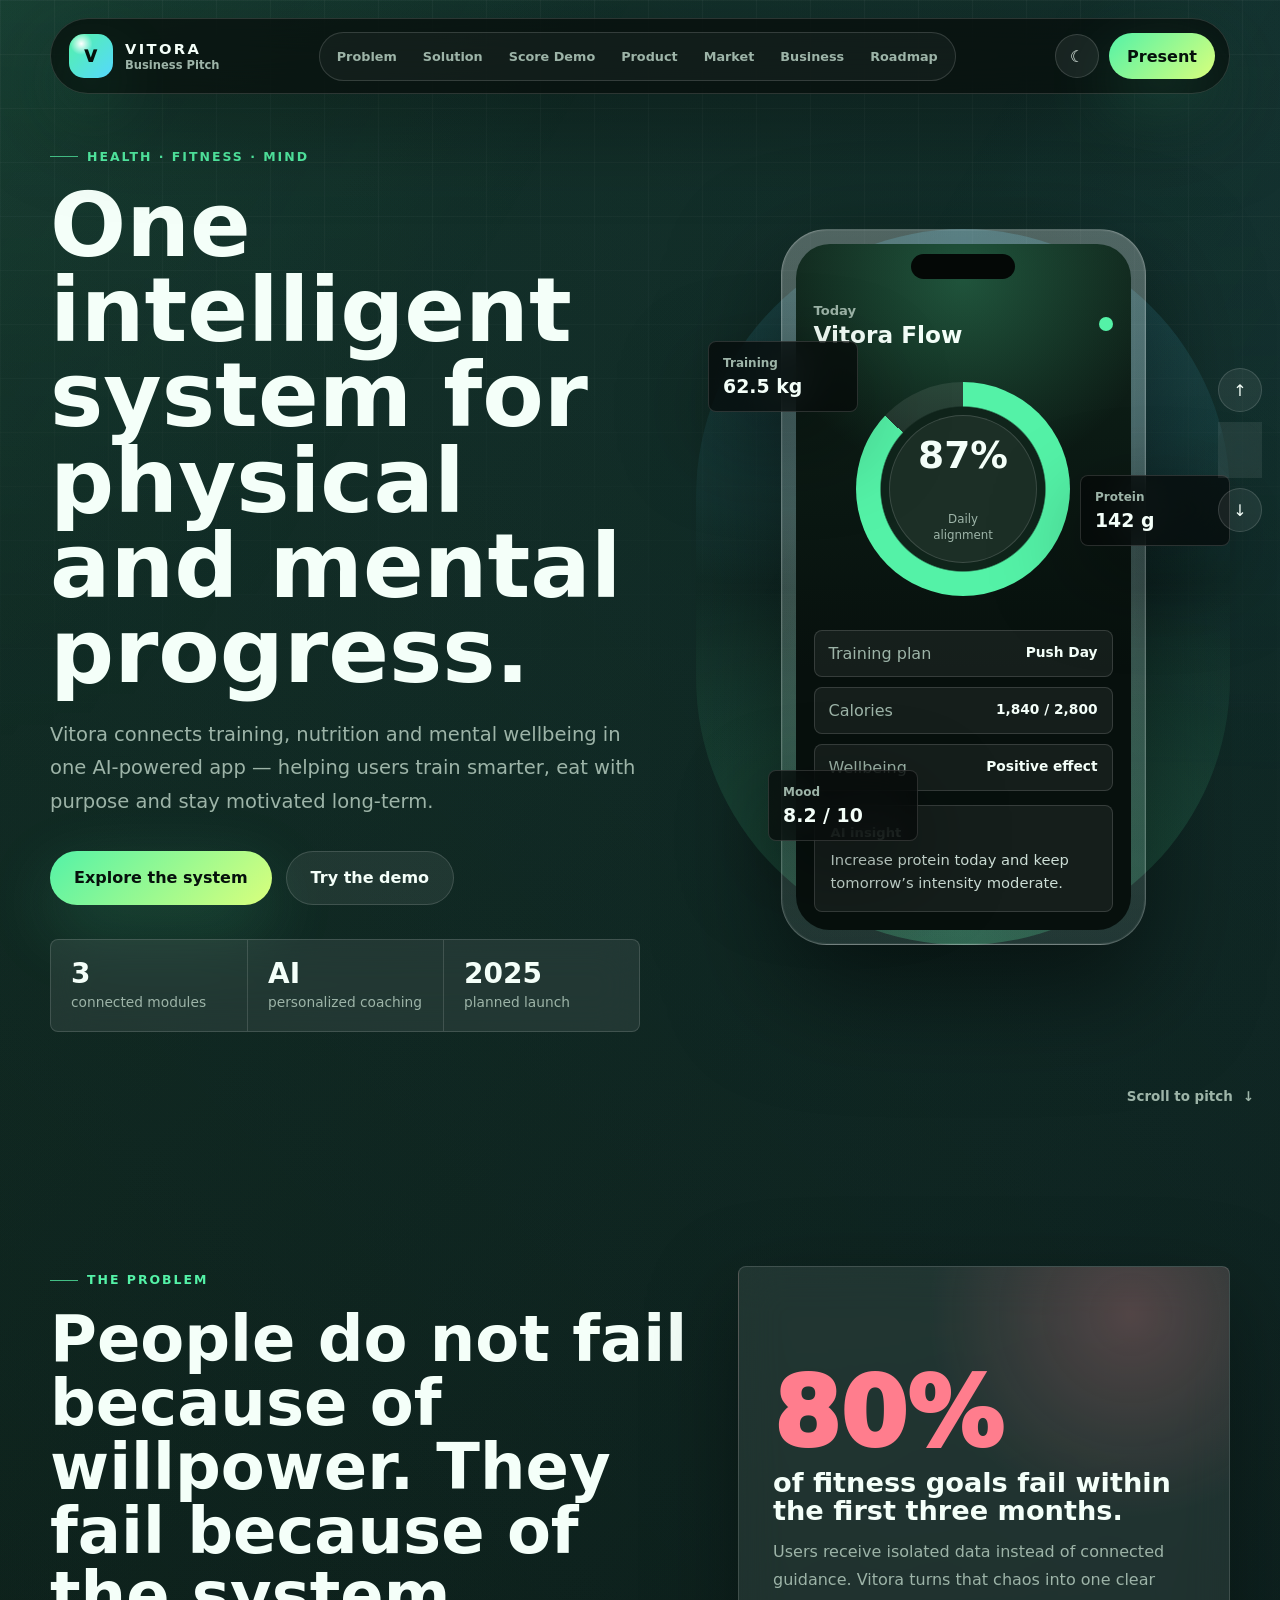
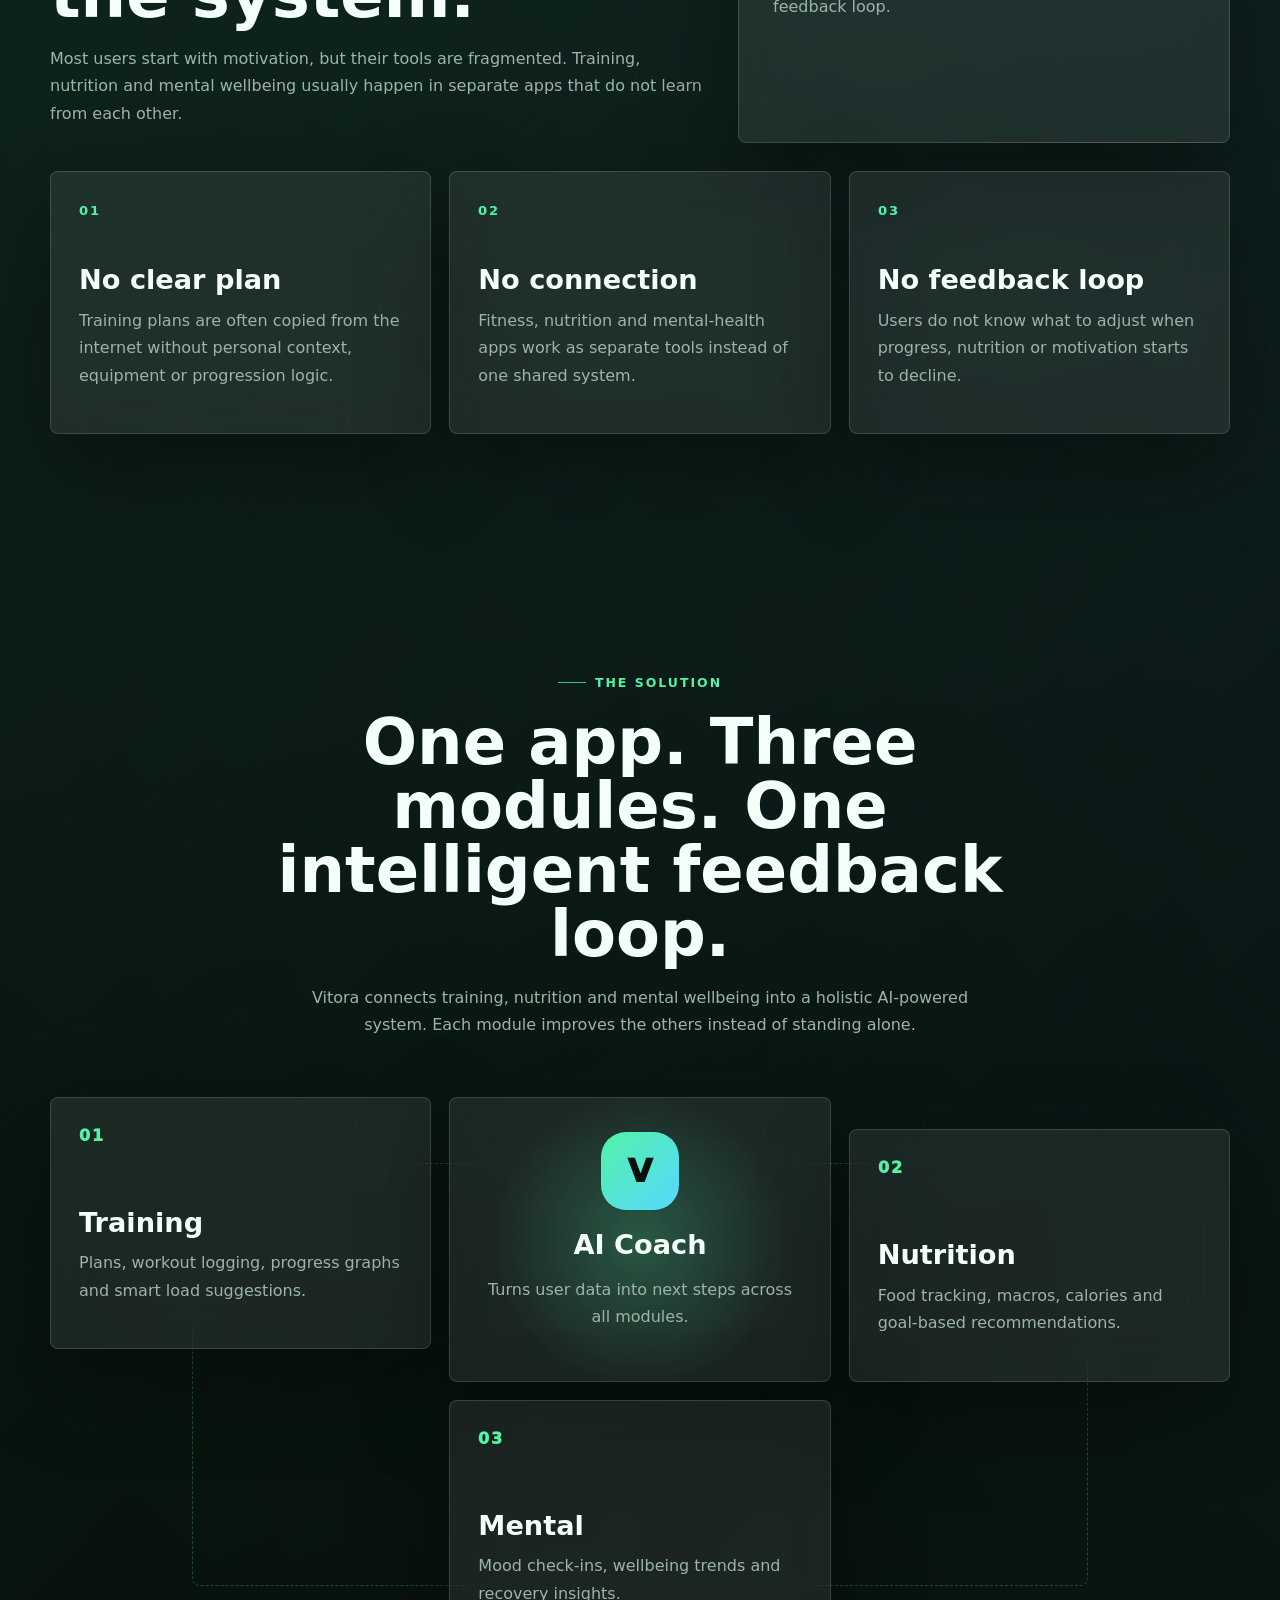
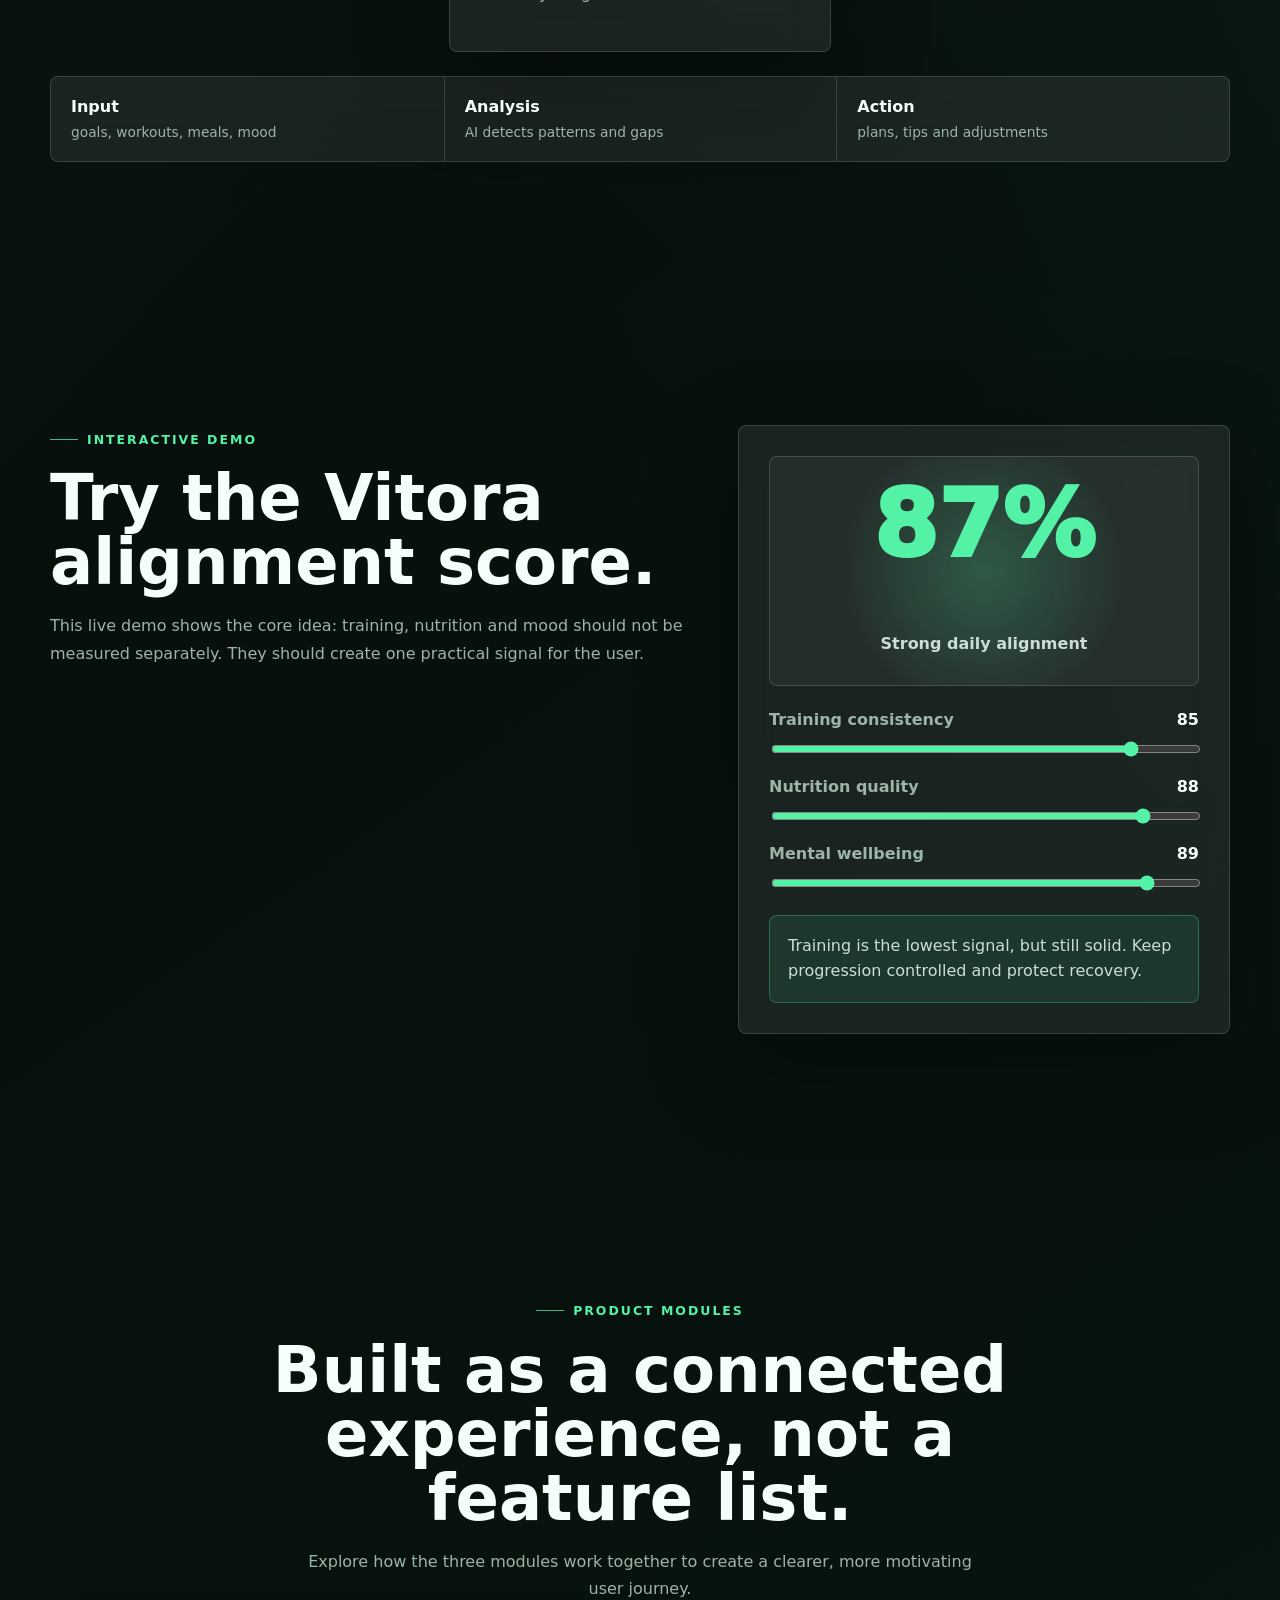
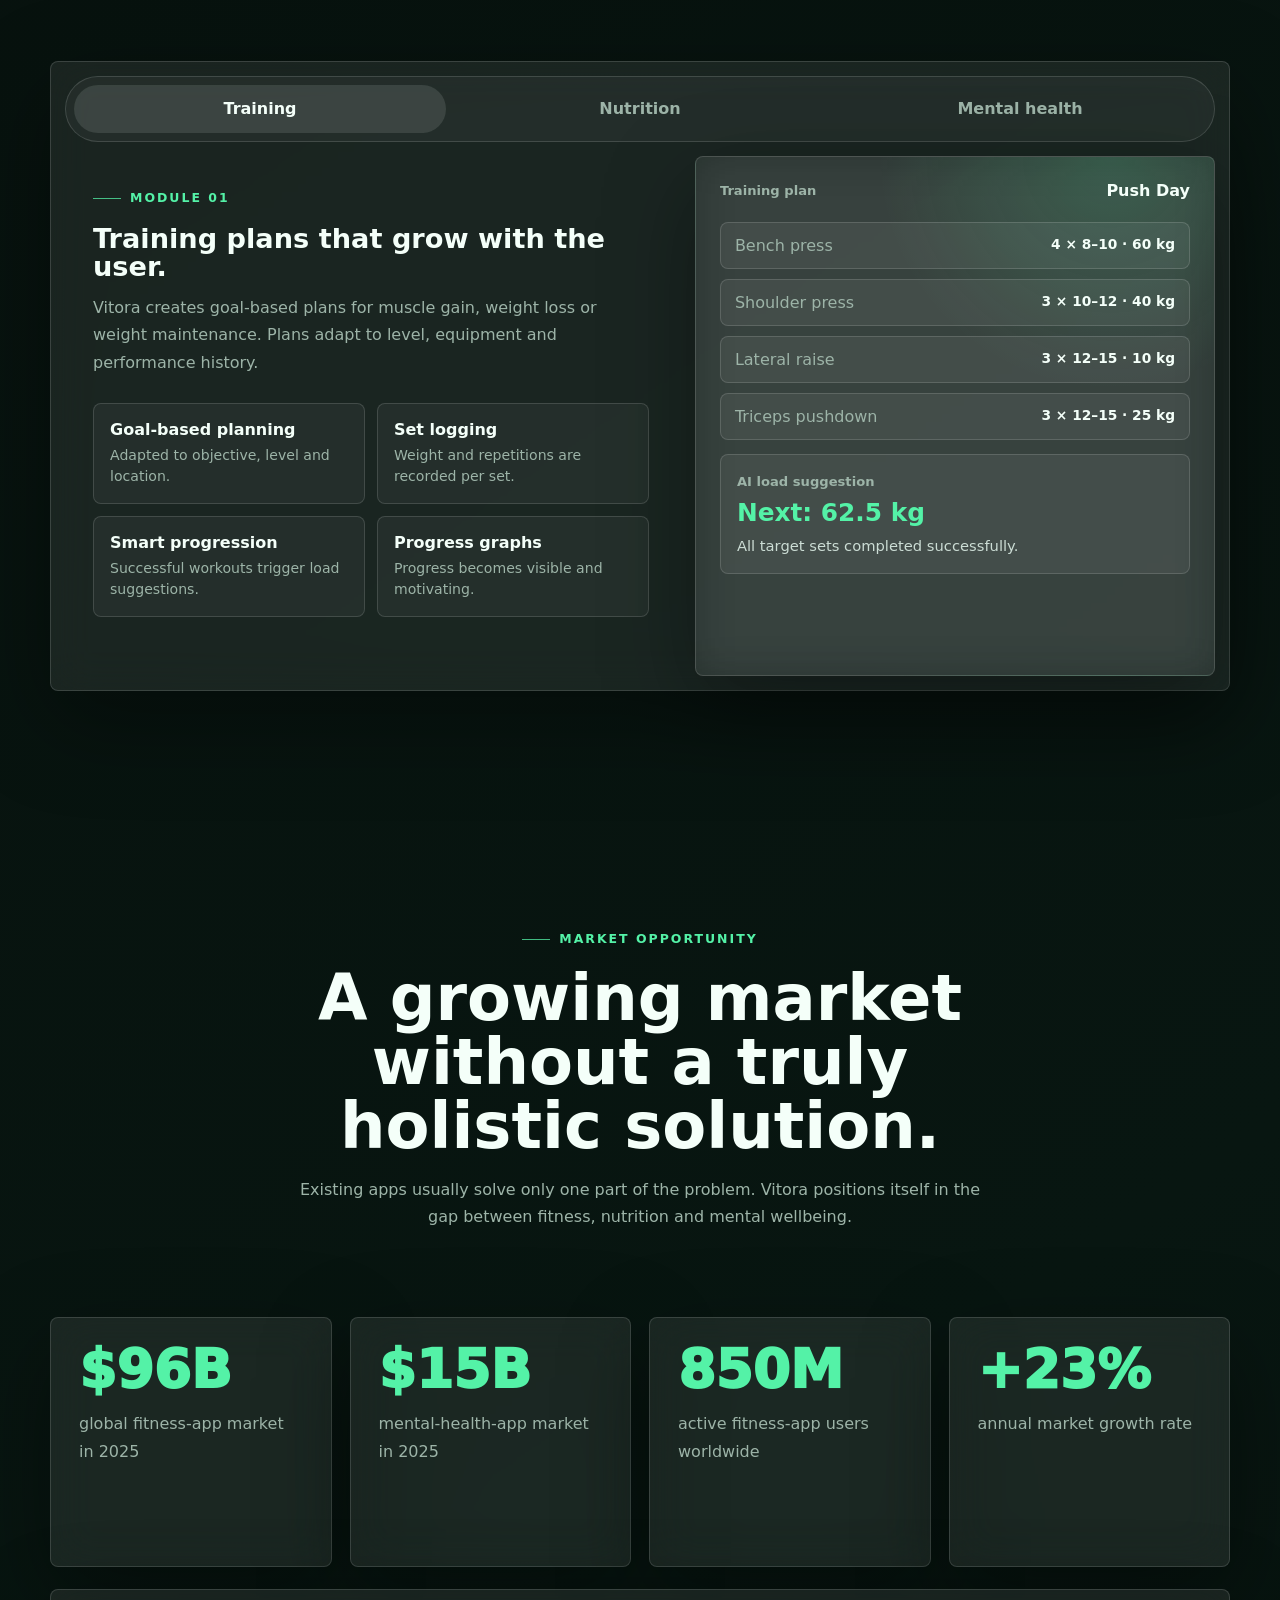
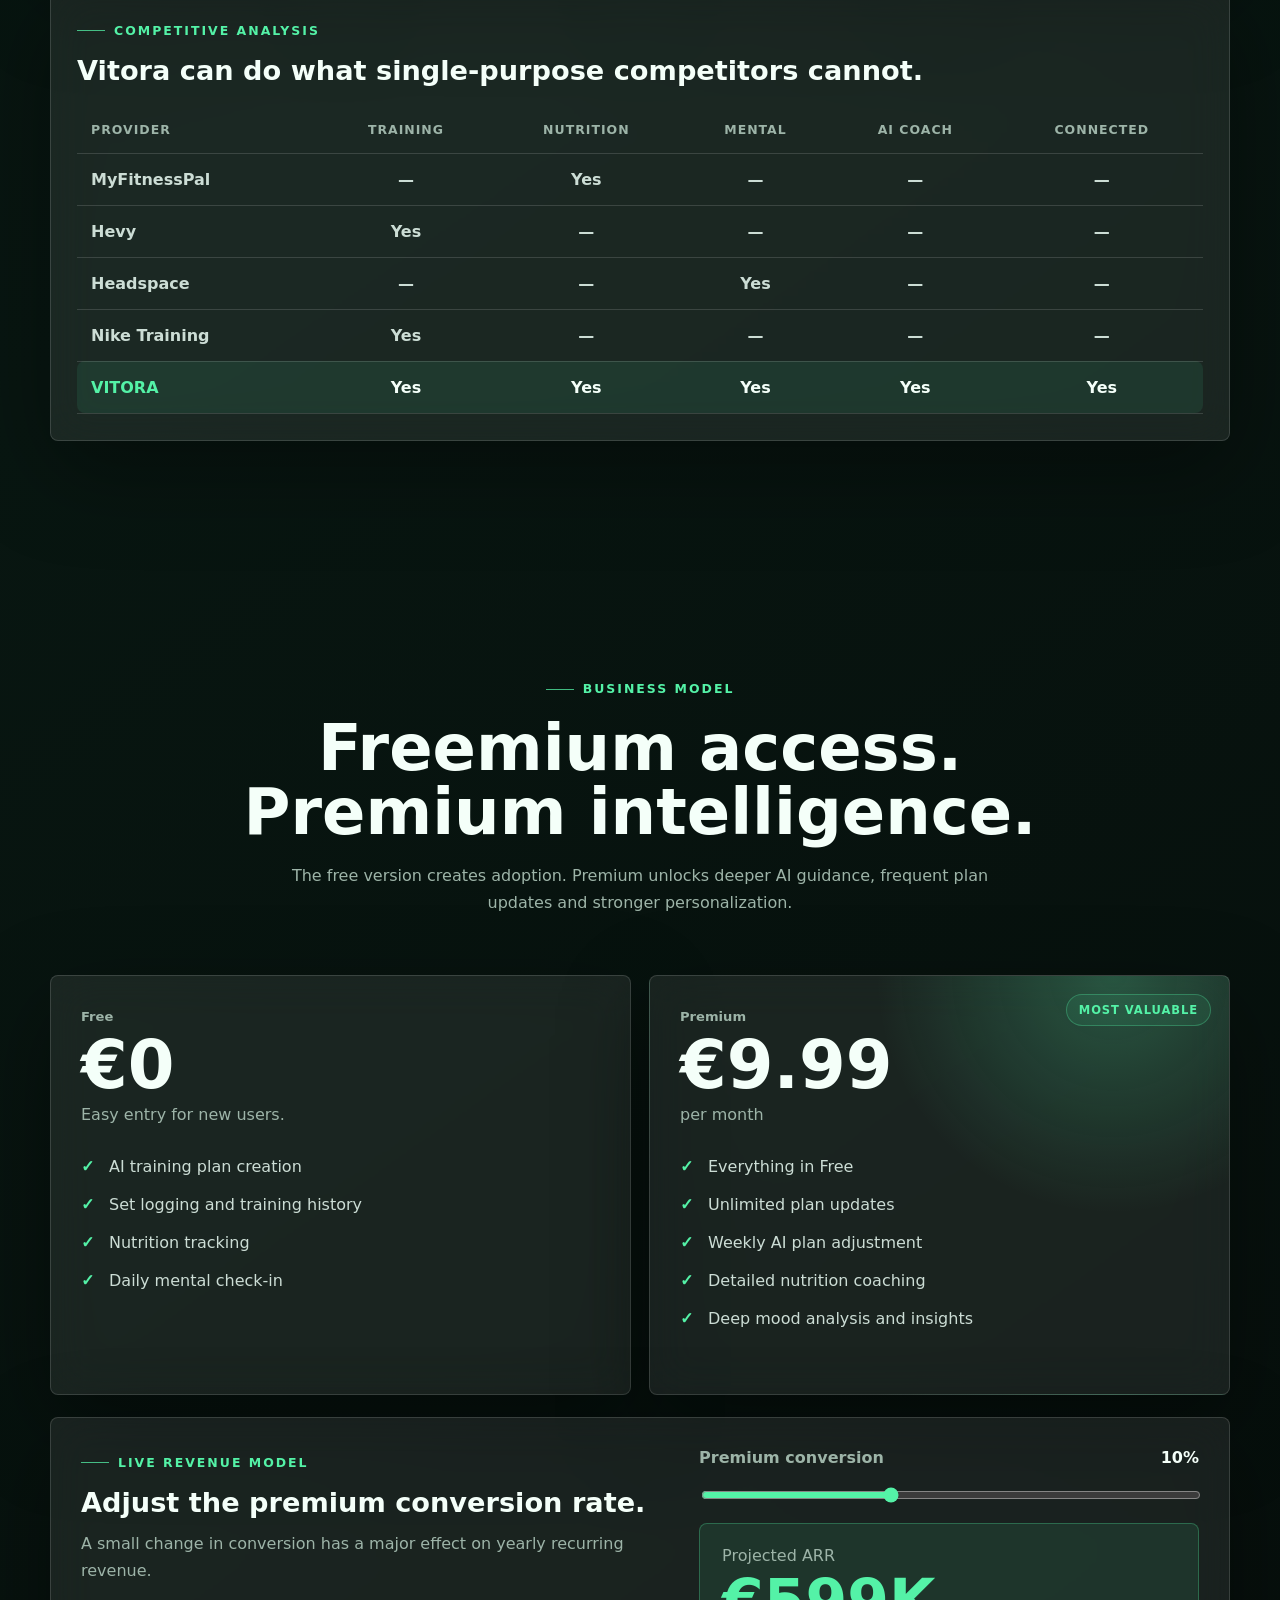
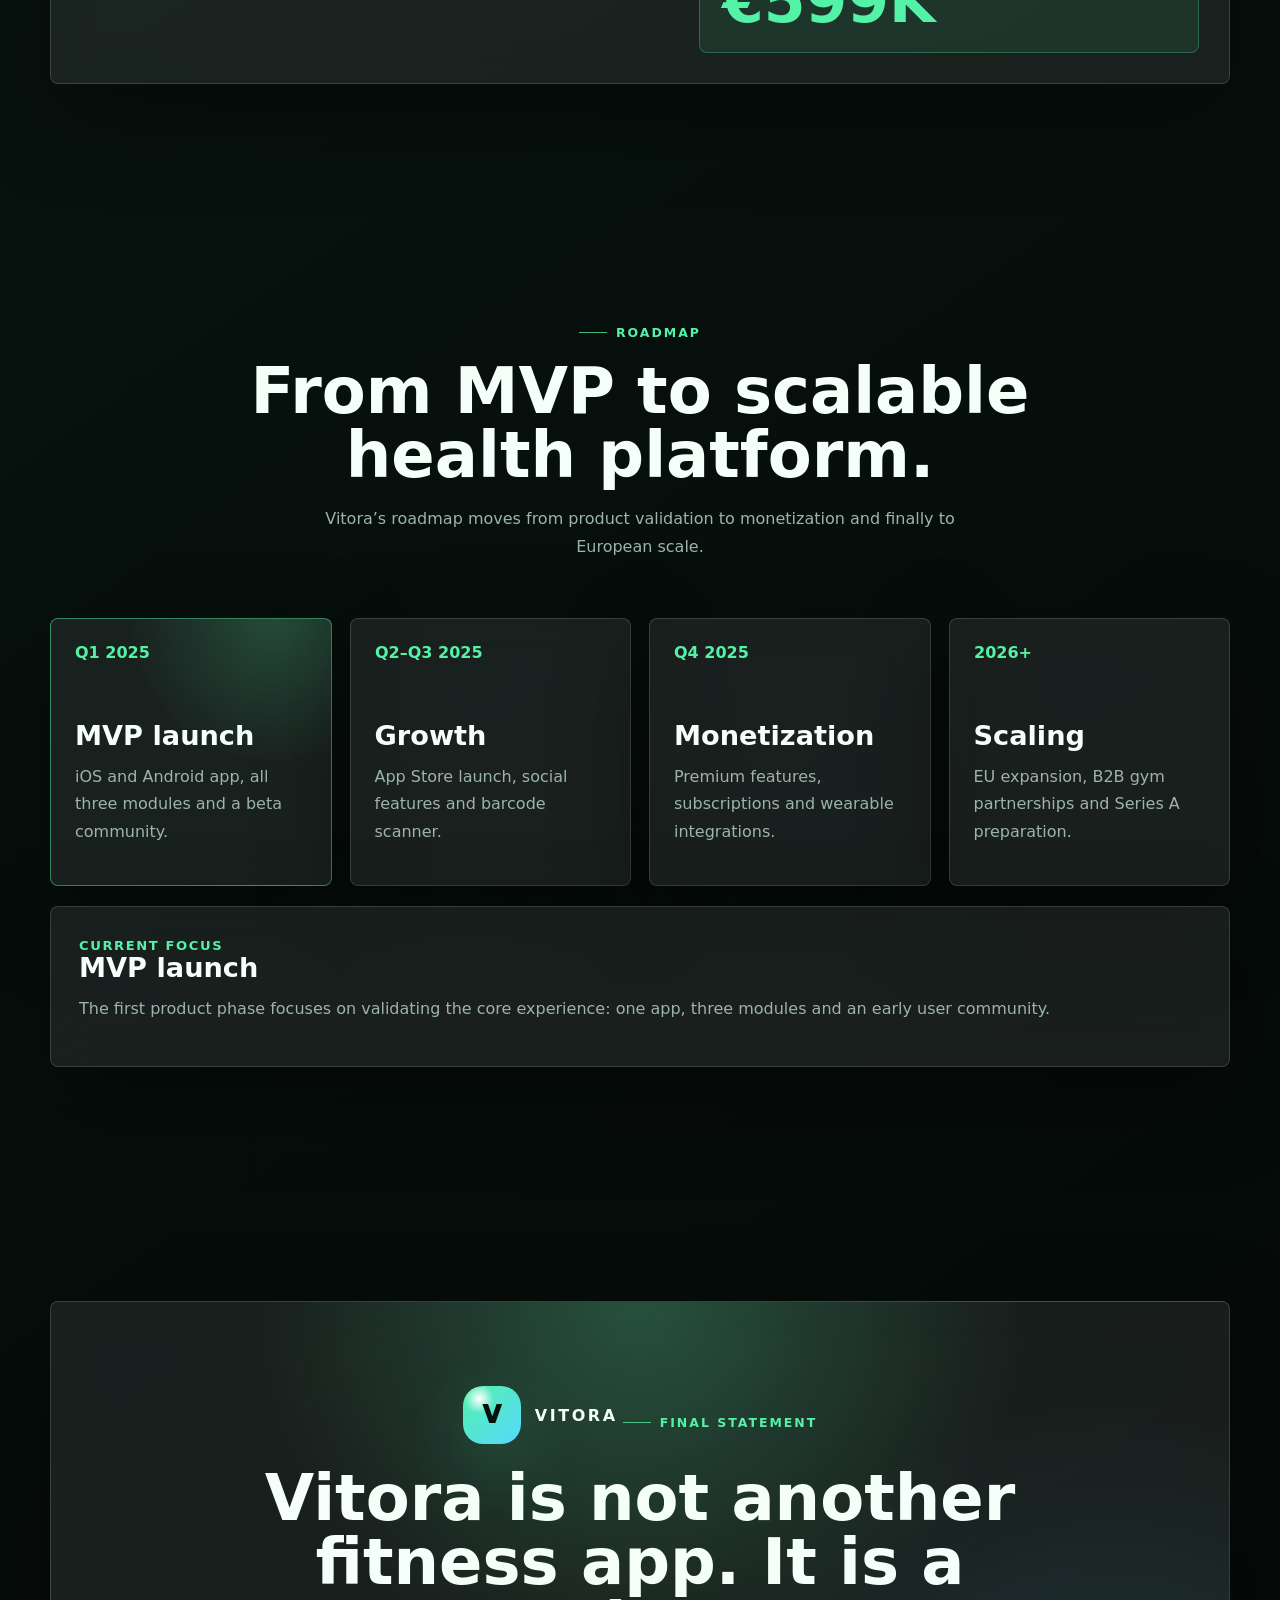
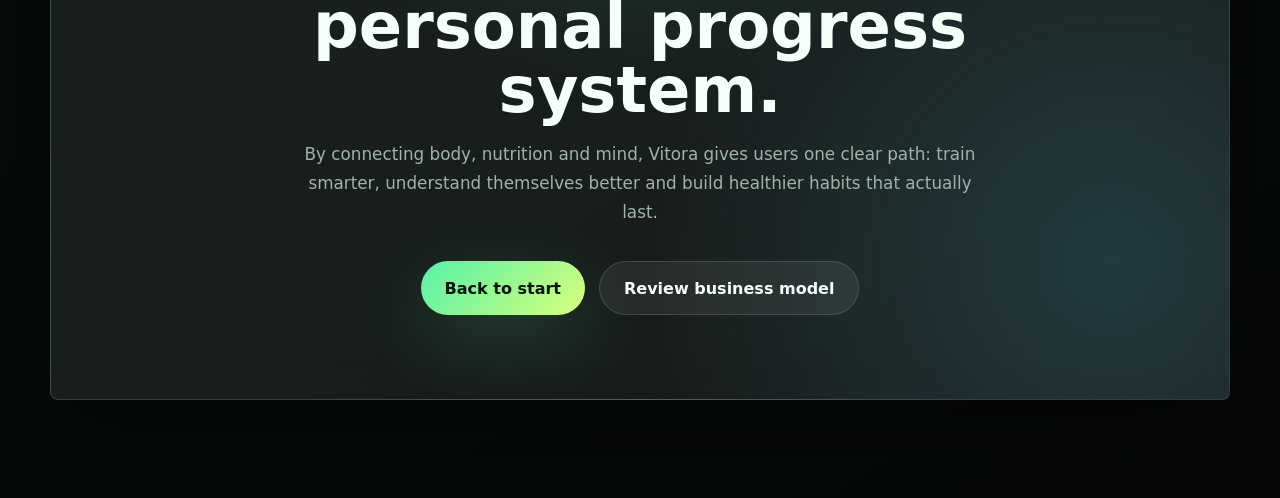
==== index.html @ c87c3556 "Merge pull request #2 from davidschultheiss3007-ship-it/Recactor-relume-AI Recactor relume ai" ====
<!DOCTYPE html>
<html lang="en" data-theme="dark">
<head>
  <meta charset="UTF-8" />
  <meta name="viewport" content="width=device-width, initial-scale=1.0" />
 
  <title>Vitora — Business English Pitch</title>
  <meta
    name="description"
    content="Vitora connects training, nutrition and mental wellbeing in one intelligent AI-powered health system."
  />

  <link rel="stylesheet" href="css/base.css" />
  <link rel="stylesheet" href="css/theme.css" />
  <link rel="stylesheet" href="css/layout.css" />
  <link rel="stylesheet" href="css/sections.css" />

  <script src="js/navigation.js" defer></script>
  <script src="js/interactions.js" defer></script>
  <script src="js/app.js" defer></script>
</head>

<body>
  <div class="scroll-progress" id="scrollProgress"></div>
  <div class="background-grid"></div>

  <header class="site-header" id="siteHeader">
    <a class="brand" href="#home" aria-label="Vitora home">
      <span class="brand-mark">V</span>
      <span class="brand-copy">
        <strong>VITORA</strong>
        <small>Business Pitch</small>
      </span>
    </a>

    <nav class="main-nav" aria-label="Main navigation">
      <a href="#problem">Problem</a>
      <a href="#solution">Solution</a>
      <a href="#simulator">Score Demo</a>
      <a href="#product">Product</a>
      <a href="#market">Market</a>
      <a href="#business">Business</a>
      <a href="#roadmap">Roadmap</a>
    </nav>
 
    <div class="header-actions">
      <button class="icon-button" id="themeToggle" type="button" aria-label="Toggle theme">☾</button>
      <button class="nav-cta" id="fullscreenToggle" type="button">Present</button>
    </div>
  </header>

  <main>
    <!-- SECTION: Home -->
    <section class="section hero-section active-section" id="home" data-section>
      <div class="section-inner hero-grid">
        <div class="hero-copy reveal">
          <p class="eyebrow">Health · Fitness · Mind</p>
          <h1>One intelligent system for physical and mental progress.</h1>
          <p class="lead">
            Vitora connects training, nutrition and mental wellbeing in one AI-powered app —
            helping users train smarter, eat with purpose and stay motivated long-term.
          </p>

          <div class="hero-actions">
            <a class="primary-button" href="#solution">Explore the system</a>
            <a class="secondary-button" href="#simulator">Try the demo</a>
          </div>

          <div class="stat-strip">
            <div><strong>3</strong><span>connected modules</span></div>
            <div><strong>AI</strong><span>personalized coaching</span></div>
            <div><strong>2025</strong><span>planned launch</span></div>
          </div>
        </div>

        <div class="hero-visual reveal delay-1">
          <div class="orbit-ring"></div>

          <div class="floating-chip chip-one">
            <span>Training</span>
            <strong>62.5 kg</strong>
          </div>

          <div class="floating-chip chip-two">
            <span>Protein</span>
            <strong>142 g</strong>
          </div>

          <div class="floating-chip chip-three">
            <span>Mood</span>
            <strong>8.2 / 10</strong>
          </div>

          <div class="phone-frame">
            <div class="phone-notch"></div>

            <div class="app-screen">
              <div class="app-header">
                <div>
                  <small>Today</small>
                  <strong>Vitora Flow</strong>
                </div>
                <span class="pulse-dot"></span>
              </div>

              <div class="score-ring">
                <div>
                  <strong id="heroScore">87%</strong>
                  <span>Daily alignment</span>
                </div>
              </div>

              <div class="mini-stack">
                <div><span>Training plan</span><strong>Push Day</strong></div>
                <div><span>Calories</span><strong>1,840 / 2,800</strong></div>
                <div><span>Wellbeing</span><strong>Positive effect</strong></div>
              </div>

              <div class="ai-card">
                <span>AI insight</span>
                <p>Increase protein today and keep tomorrow’s intensity moderate.</p>
              </div>
            </div>
          </div>
        </div>
      </div>

      <a class="next-section" href="#problem">Scroll to pitch <span>↓</span></a>
    </section>

    <!-- SECTION: Problem -->
    <section class="section problem-section" id="problem" data-section>
      <div class="section-inner split-layout">
        <div class="section-heading left reveal">
          <p class="eyebrow">The problem</p>
          <h2>People do not fail because of willpower. They fail because of the system.</h2>
          <p>
            Most users start with motivation, but their tools are fragmented.
            Training, nutrition and mental wellbeing usually happen in separate apps that do not learn from each other.
          </p>
        </div>

        <div class="impact-panel reveal delay-1">
          <span class="mega-number">80%</span>
          <h3>of fitness goals fail within the first three months.</h3>
          <p>
            Users receive isolated data instead of connected guidance. Vitora turns that chaos into one clear feedback loop.
          </p>
        </div>
      </div>

      <div class="section-inner card-grid three">
        <article class="glass-card reveal">
          <span class="card-number">01</span>
          <h3>No clear plan</h3>
          <p>Training plans are often copied from the internet without personal context, equipment or progression logic.</p>
        </article>

        <article class="glass-card reveal delay-1">
          <span class="card-number">02</span>
          <h3>No connection</h3>
          <p>Fitness, nutrition and mental-health apps work as separate tools instead of one shared system.</p>
        </article>

        <article class="glass-card reveal delay-2">
          <span class="card-number">03</span>
          <h3>No feedback loop</h3>
          <p>Users do not know what to adjust when progress, nutrition or motivation starts to decline.</p>
        </article>
      </div>
    </section>

    <!-- SECTION: Solution -->
    <section class="section solution-section" id="solution" data-section>
      <div class="section-heading reveal">
        <p class="eyebrow">The solution</p>
        <h2>One app. Three modules. One intelligent feedback loop.</h2>
        <p>
          Vitora connects training, nutrition and mental wellbeing into a holistic AI-powered system.
          Each module improves the others instead of standing alone.
        </p>
      </div>

      <div class="section-inner system-map reveal delay-1">
        <article class="system-node node-training">
          <span>01</span>
          <h3>Training</h3>
          <p>Plans, workout logging, progress graphs and smart load suggestions.</p>
        </article>

        <article class="system-core">
          <span>V</span>
          <h3>AI Coach</h3>
          <p>Turns user data into next steps across all modules.</p>
        </article>

        <article class="system-node node-nutrition">
          <span>02</span>
          <h3>Nutrition</h3>
          <p>Food tracking, macros, calories and goal-based recommendations.</p>
        </article>

        <article class="system-node node-mental">
          <span>03</span>
          <h3>Mental</h3>
          <p>Mood check-ins, wellbeing trends and recovery insights.</p>
        </article>
      </div>

      <div class="section-inner flow-strip reveal">
        <div><strong>Input</strong><span>goals, workouts, meals, mood</span></div>
        <div><strong>Analysis</strong><span>AI detects patterns and gaps</span></div>
        <div><strong>Action</strong><span>plans, tips and adjustments</span></div>
      </div>
    </section>

    <!-- SECTION: Interactive Score -->
    <section class="section simulator-section" id="simulator" data-section>
      <div class="section-inner split-layout">
        <div class="section-heading left reveal">
          <p class="eyebrow">Interactive demo</p>
          <h2>Try the Vitora alignment score.</h2>
          <p>
            This live demo shows the core idea: training, nutrition and mood should not be measured separately.
            They should create one practical signal for the user.
          </p>
        </div>

        <div class="simulator-card reveal delay-1">
          <div class="simulator-score">
            <span id="scoreValue">87%</span>
            <p id="scoreLabel">Strong daily alignment</p>
          </div>

          <div class="slider-group">
            <label for="trainingSlider">
              <span>Training consistency</span>
              <strong id="trainingValue">85</strong>
            </label>
            <input id="trainingSlider" type="range" min="0" max="100" value="85" />
          </div>

          <div class="slider-group">
            <label for="nutritionSlider">
              <span>Nutrition quality</span>
              <strong id="nutritionValue">88</strong>
            </label>
            <input id="nutritionSlider" type="range" min="0" max="100" value="88" />
          </div>

          <div class="slider-group">
            <label for="moodSlider">
              <span>Mental wellbeing</span>
              <strong id="moodValue">89</strong>
            </label>
            <input id="moodSlider" type="range" min="0" max="100" value="89" />
          </div>

          <div class="ai-recommendation" id="scoreRecommendation">
            Increase protein today and keep tomorrow’s training intensity moderate.
          </div>
        </div>
      </div>
    </section>

    <!-- SECTION: Product -->
    <section class="section product-section" id="product" data-section>
      <div class="section-heading reveal">
        <p class="eyebrow">Product modules</p>
        <h2>Built as a connected experience, not a feature list.</h2>
        <p>
          Explore how the three modules work together to create a clearer, more motivating user journey.
        </p>
      </div>

      <div class="section-inner tabs reveal delay-1">
        <div class="tab-buttons" role="tablist" aria-label="Vitora modules">
          <button class="tab-button active" type="button" data-tab="training">Training</button>
          <button class="tab-button" type="button" data-tab="nutrition">Nutrition</button>
          <button class="tab-button" type="button" data-tab="mental">Mental health</button>
        </div>

        <div class="tab-panel active" id="training">
          <div class="module-layout">
            <div class="module-copy">
              <p class="eyebrow">Module 01</p>
              <h3>Training plans that grow with the user.</h3>
              <p>
                Vitora creates goal-based plans for muscle gain, weight loss or weight maintenance.
                Plans adapt to level, equipment and performance history.
              </p>

              <div class="feature-list">
                <div><strong>Goal-based planning</strong><span>Adapted to objective, level and location.</span></div>
                <div><strong>Set logging</strong><span>Weight and repetitions are recorded per set.</span></div>
                <div><strong>Smart progression</strong><span>Successful workouts trigger load suggestions.</span></div>
                <div><strong>Progress graphs</strong><span>Progress becomes visible and motivating.</span></div>
              </div>
            </div>

            <div class="module-demo">
              <div class="demo-header"><span>Training plan</span><strong>Push Day</strong></div>
              <div class="workout-list">
                <div><span>Bench press</span><strong>4 × 8–10 · 60 kg</strong></div>
                <div><span>Shoulder press</span><strong>3 × 10–12 · 40 kg</strong></div>
                <div><span>Lateral raise</span><strong>3 × 12–15 · 10 kg</strong></div>
                <div><span>Triceps pushdown</span><strong>3 × 12–15 · 25 kg</strong></div>
              </div>
              <div class="suggestion-card">
                <span>AI load suggestion</span>
                <strong>Next: 62.5 kg</strong>
                <p>All target sets completed successfully.</p>
              </div>
            </div>
          </div>
        </div>

        <div class="tab-panel" id="nutrition">
          <div class="module-layout">
            <div class="module-copy">
              <p class="eyebrow">Module 02</p>
              <h3>Nutrition tracking that supports the training goal.</h3>
              <p>
                Users track food, calories and macros while Vitora gives AI feedback based on their body goal and training plan.
              </p>

              <div class="feature-list">
                <div><strong>Food search</strong><span>Nutrition values for selected amounts.</span></div>
                <div><strong>Macro tracking</strong><span>Calories, protein, carbs and fat against targets.</span></div>
                <div><strong>AI feedback</strong><span>Concrete recommendations aligned with user goals.</span></div>
                <div><strong>Training connection</strong><span>Targets adjust to workout intensity.</span></div>
              </div>
            </div>

            <div class="module-demo">
              <div class="demo-header"><span>Daily overview</span><strong>1,840 / 2,800 kcal</strong></div>

              <div class="macro-bars">
                <div>
                  <div class="macro-label"><span>Protein</span><strong>142g / 160g</strong></div>
                  <div class="bar"><span style="--value: 89%"></span></div>
                </div>
                <div>
                  <div class="macro-label"><span>Carbs</span><strong>198g / 250g</strong></div>
                  <div class="bar"><span style="--value: 79%"></span></div>
                </div>
                <div>
                  <div class="macro-label"><span>Fat</span><strong>55g / 70g</strong></div>
                  <div class="bar"><span style="--value: 78%"></span></div>
                </div>
              </div>

              <div class="suggestion-card">
                <span>AI nutrition tip</span>
                <strong>More protein</strong>
                <p>18g remaining to reach today’s target.</p>
              </div>
            </div>
          </div>
        </div>

        <div class="tab-panel" id="mental">
          <div class="module-layout">
            <div class="module-copy">
              <p class="eyebrow">Module 03</p>
              <h3>The underestimated key to long-term progress.</h3>
              <p>
                Vitora connects mood check-ins, workout history and recovery insights to show how movement affects wellbeing.
              </p>

              <div class="feature-list">
                <div><strong>Mood check-ins</strong><span>Users rate how they feel after training.</span></div>
                <div><strong>Mood history</strong><span>Weekly patterns become visible.</span></div>
                <div><strong>Training connection</strong><span>Sport and wellbeing are measured together.</span></div>
                <div><strong>Recovery insights</strong><span>AI recommends intensity, recovery and self-care.</span></div>
              </div>
            </div>

            <div class="module-demo">
              <div class="demo-header"><span>Mood trend</span><strong>Last 10 days</strong></div>
              <div class="mood-chart" aria-label="Mood trend from 1 to 10">
                <span style="--height: 60%">6</span>
                <span style="--height: 70%">7</span>
                <span style="--height: 50%">5</span>
                <span style="--height: 80%">8</span>
                <span style="--height: 80%">8</span>
                <span style="--height: 70%">7</span>
                <span style="--height: 90%">9</span>
                <span style="--height: 80%">8</span>
                <span style="--height: 70%">7</span>
                <span style="--height: 80%">8</span>
              </div>

              <div class="mental-stats">
                <div><strong>8.2</strong><span>average mood</span></div>
                <div><strong>78%</strong><span>positive effect</span></div>
              </div>
            </div>
          </div>
        </div>
      </div>
    </section>

    <!-- SECTION: Market -->
    <section class="section market-section" id="market" data-section>
      <div class="section-heading reveal">
        <p class="eyebrow">Market opportunity</p>
        <h2>A growing market without a truly holistic solution.</h2>
        <p>
          Existing apps usually solve only one part of the problem.
          Vitora positions itself in the gap between fitness, nutrition and mental wellbeing.
        </p>
      </div>

      <div class="section-inner card-grid four">
        <article class="metric-card reveal"><span>$96B</span><p>global fitness-app market in 2025</p></article>
        <article class="metric-card reveal delay-1"><span>$15B</span><p>mental-health-app market in 2025</p></article>
        <article class="metric-card reveal delay-2"><span>850M</span><p>active fitness-app users worldwide</p></article>
        <article class="metric-card reveal delay-3"><span>+23%</span><p>annual market growth rate</p></article>
      </div>

      <div class="section-inner comparison-card reveal">
        <div class="comparison-header">
          <p class="eyebrow">Competitive analysis</p>
          <h3>Vitora can do what single-purpose competitors cannot.</h3>
        </div>

        <div class="table-wrap">
          <table>
            <thead>
              <tr>
                <th>Provider</th>
                <th>Training</th>
                <th>Nutrition</th>
                <th>Mental</th>
                <th>AI Coach</th>
                <th>Connected</th>
              </tr>
            </thead>
            <tbody>
              <tr><td>MyFitnessPal</td><td>—</td><td>Yes</td><td>—</td><td>—</td><td>—</td></tr>
              <tr><td>Hevy</td><td>Yes</td><td>—</td><td>—</td><td>—</td><td>—</td></tr>
              <tr><td>Headspace</td><td>—</td><td>—</td><td>Yes</td><td>—</td><td>—</td></tr>
              <tr><td>Nike Training</td><td>Yes</td><td>—</td><td>—</td><td>—</td><td>—</td></tr>
              <tr class="vitora-row"><td>VITORA</td><td>Yes</td><td>Yes</td><td>Yes</td><td>Yes</td><td>Yes</td></tr>
            </tbody>
          </table>
        </div>
      </div>
    </section>

    <!-- SECTION: Business -->
    <section class="section business-section" id="business" data-section>
      <div class="section-heading reveal">
        <p class="eyebrow">Business model</p>
        <h2>Freemium access. Premium intelligence.</h2>
        <p>
          The free version creates adoption. Premium unlocks deeper AI guidance,
          frequent plan updates and stronger personalization.
        </p>
      </div>

      <div class="section-inner pricing-grid">
        <article class="pricing-card reveal">
          <div class="pricing-top">
            <span>Free</span>
            <strong>€0</strong>
            <p>Easy entry for new users.</p>
          </div>

          <ul>
            <li>AI training plan creation</li>
            <li>Set logging and training history</li>
            <li>Nutrition tracking</li>
            <li>Daily mental check-in</li>
          </ul>
        </article>

        <article class="pricing-card premium reveal delay-1">
          <div class="pricing-badge">Most valuable</div>
          <div class="pricing-top">
            <span>Premium</span>
            <strong>€9.99</strong>
            <p>per month</p>
          </div>

          <ul>
            <li>Everything in Free</li>
            <li>Unlimited plan updates</li>
            <li>Weekly AI plan adjustment</li>
            <li>Detailed nutrition coaching</li>
            <li>Deep mood analysis and insights</li>
          </ul>
        </article>
      </div>

      <div class="section-inner calculator-card reveal">
        <div>
          <p class="eyebrow">Live revenue model</p>
          <h3>Adjust the premium conversion rate.</h3>
          <p>
            A small change in conversion has a major effect on yearly recurring revenue.
          </p>
        </div>

        <div class="calculator-controls">
          <label for="conversionSlider">
            <span>Premium conversion</span>
            <strong id="conversionValue">10%</strong>
          </label>
          <input id="conversionSlider" type="range" min="1" max="25" value="10" />

          <div class="revenue-output">
            <span>Projected ARR</span>
            <strong id="revenueValue">€599K</strong>
          </div>
        </div>
      </div>
    </section>

    <!-- SECTION: Roadmap -->
    <section class="section roadmap-section" id="roadmap" data-section>
      <div class="section-heading reveal">
        <p class="eyebrow">Roadmap</p>
        <h2>From MVP to scalable health platform.</h2>
        <p>
          Vitora’s roadmap moves from product validation to monetization and finally to European scale.
        </p>
      </div>

      <div class="section-inner roadmap" id="roadmapCards">
        <article class="roadmap-card active reveal" data-roadmap="0">
          <span>Q1 2025</span>
          <h3>MVP launch</h3>
          <p>iOS and Android app, all three modules and a beta community.</p>
        </article>

        <article class="roadmap-card reveal delay-1" data-roadmap="1">
          <span>Q2–Q3 2025</span>
          <h3>Growth</h3>
          <p>App Store launch, social features and barcode scanner.</p>
        </article>

        <article class="roadmap-card reveal delay-2" data-roadmap="2">
          <span>Q4 2025</span>
          <h3>Monetization</h3>
          <p>Premium features, subscriptions and wearable integrations.</p>
        </article>

        <article class="roadmap-card reveal delay-3" data-roadmap="3">
          <span>2026+</span>
          <h3>Scaling</h3>
          <p>EU expansion, B2B gym partnerships and Series A preparation.</p>
        </article>
      </div>

      <div class="section-inner roadmap-detail reveal">
        <span id="roadmapStage">Current focus</span>
        <h3 id="roadmapTitle">MVP launch</h3>
        <p id="roadmapText">
          The first product phase focuses on validating the core experience:
          one app, three modules and an early user community.
        </p>
      </div>
    </section>

    <!-- SECTION: Finale -->
    <section class="section finale-section" id="finale" data-section>
      <div class="section-inner finale-card reveal">
        <div class="brand-large">
          <span>V</span>
          <strong>VITORA</strong>
        </div>

        <p class="eyebrow">Final statement</p>
        <h2>Vitora is not another fitness app. It is a personal progress system.</h2>
        <p>
          By connecting body, nutrition and mind, Vitora gives users one clear path:
          train smarter, understand themselves better and build healthier habits that actually last.
        </p>

        <div class="finale-actions">
          <a class="primary-button" href="#home">Back to start</a>
          <a class="secondary-button" href="#business">Review business model</a>
        </div>
      </div>
    </section>
  </main>

  <aside class="presentation-controls" aria-label="Presentation controls">
    <button id="prevSection" type="button" aria-label="Previous section">↑</button>
    <div>
      <strong id="sectionCounter">1</strong>
      <span id="sectionTotal">9</span>
    </div>
    <button id="nextSection" type="button" aria-label="Next section">↓</button>
  </aside>
</body>
</html>
---- css/base.css ----
*,
*::before,
*::after {
  box-sizing: border-box;
}

html {
  scroll-behavior: smooth;
  min-width: 320px;
  color-scheme: dark;
}

body {
  margin: 0;
  min-height: 100vh;
  font-family:
    Inter,
    ui-sans-serif,
    system-ui,
    -apple-system,
    BlinkMacSystemFont,
    "Segoe UI",
    sans-serif;
  color: var(--text);
  background:
    linear-gradient(135deg, rgba(84, 242, 167, 0.12), transparent 34%),
    linear-gradient(225deg, rgba(85, 216, 255, 0.1), transparent 38%),
    linear-gradient(145deg, var(--bg), var(--bg-soft) 62%, var(--bg));
  overflow-x: hidden;
}

html[data-theme="light"] {
  color-scheme: light;
}

::selection {
  color: #06110c;
  background: var(--primary);
}

a {
  color: inherit;
  text-decoration: none;
}

button,
input {
  font: inherit;
}

button {
  cursor: pointer;
}

img,
svg {
  display: block;
  max-width: 100%;
}

h1,
h2,
h3,
p {
  margin-top: 0;
}

h1 {
  margin-bottom: 24px;
  font-size: 5.6rem;
  line-height: 0.95;
  letter-spacing: 0;
}

h2 {
  margin-bottom: 18px;
  font-size: 4rem;
  line-height: 1;
  letter-spacing: 0;
}

h3 {
  margin-bottom: 12px;
  font-size: 1.7rem;
  line-height: 1.05;
  letter-spacing: 0;
}

p {
  color: var(--muted);
  line-height: 1.72;
}

table {
  width: 100%;
  min-width: 760px;
  border-collapse: collapse;
}

th,
td {
  padding: 16px 14px;
  border-bottom: 1px solid var(--line);
  text-align: center;
  white-space: nowrap;
}

th:first-child,
td:first-child {
  text-align: left;
}

th {
  color: var(--muted);
  font-size: 0.78rem;
  letter-spacing: 0.08em;
  text-transform: uppercase;
}

td {
  color: var(--muted-strong);
  font-weight: 720;
}

input[type="range"] {
  width: 100%;
  accent-color: var(--primary);
}

:focus-visible {
  outline: 2px solid var(--secondary);
  outline-offset: 4px;
}

@media (max-width: 1020px) {
  h1 {
    font-size: 4.5rem;
  }

  h2 {
    font-size: 3.2rem;
  }
}

@media (max-width: 720px) {
  h1 {
    font-size: 3.25rem;
  }

  h2 {
    font-size: 2.45rem;
  }

  h3 {
    font-size: 1.35rem;
  }
}
---- css/theme.css ----
:root {
  --bg: #050807;
  --bg-soft: #081611;
  --surface: rgba(255, 255, 255, 0.07);
  --surface-strong: rgba(255, 255, 255, 0.11);
  --glass: rgba(255, 255, 255, 0.08);
  --glass-strong: rgba(255, 255, 255, 0.14);

  --text: #f4fff9;
  --muted: #9db4a8;
  --muted-strong: #ccddd5;
  --line: rgba(255, 255, 255, 0.14);

  --primary: #54f2a7;
  --primary-strong: #20d17b;
  --secondary: #55d8ff;
  --accent: #d9ff7c;
  --danger: #ff7d8d;

  --shadow: 0 30px 90px rgba(0, 0, 0, 0.36);
  --shadow-bright: 0 24px 70px rgba(84, 242, 167, 0.18);

  --radius-xl: 8px;
  --radius-lg: 8px;
  --radius-md: 8px;
  --radius-sm: 8px;

  --max-width: 1180px;
  --header-height: 76px;
  --ease: cubic-bezier(0.22, 1, 0.36, 1);
  --panel-blur: 22px;
  --ring: rgba(84, 242, 167, 0.36);
}

html[data-theme="light"] {
  --bg: #f5fbf7;
  --bg-soft: #ffffff;
  --surface: rgba(5, 40, 26, 0.06);
  --surface-strong: rgba(5, 40, 26, 0.1);
  --glass: rgba(255, 255, 255, 0.72);
  --glass-strong: rgba(255, 255, 255, 0.88);

  --text: #07100d;
  --muted: #53675c;
  --muted-strong: #263c31;
  --line: rgba(8, 45, 29, 0.13);

  --primary: #09b96d;
  --primary-strong: #06884f;
  --secondary: #0587b5;
  --accent: #7c9d00;
  --danger: #d4485d;

  --shadow: 0 30px 80px rgba(17, 74, 48, 0.14);
  --shadow-bright: 0 24px 70px rgba(9, 185, 109, 0.13);
  --ring: rgba(9, 185, 109, 0.26);
}
---- css/layout.css ----
.scroll-progress {
  position: fixed;
  inset: 0 auto auto 0;
  z-index: 9999;
  width: 0%;
  height: 3px;
  background: linear-gradient(90deg, var(--primary), var(--secondary), var(--accent));
  box-shadow: 0 0 24px rgba(84, 242, 167, 0.75);
}

.background-grid {
  position: fixed;
  inset: 0;
  z-index: -3;
  pointer-events: none;
  background:
    linear-gradient(rgba(255, 255, 255, 0.035) 1px, transparent 1px),
    linear-gradient(90deg, rgba(255, 255, 255, 0.035) 1px, transparent 1px),
    linear-gradient(120deg, rgba(84, 242, 167, 0.08), transparent 36%),
    linear-gradient(300deg, rgba(85, 216, 255, 0.07), transparent 42%);
  background-size: 54px 54px, 54px 54px, 100% 100%, 100% 100%;
  mask-image: linear-gradient(to bottom, black, transparent 88%);
}

.site-header {
  position: fixed;
  top: 18px;
  left: 50%;
  z-index: 1000;
  display: flex;
  align-items: center;
  justify-content: space-between;
  width: min(calc(100% - 32px), var(--max-width));
  min-height: var(--header-height);
  padding: 12px 14px 12px 18px;
  border: 1px solid var(--line);
  border-radius: 999px;
  background: rgba(5, 8, 7, 0.68);
  backdrop-filter: blur(24px);
  box-shadow: var(--shadow);
  transform: translateX(-50%);
  transition:
    min-height 0.28s var(--ease),
    background 0.28s var(--ease),
    border-color 0.28s var(--ease);
}

html[data-theme="light"] .site-header {
  background: rgba(255, 255, 255, 0.78);
}

.site-header.compact {
  min-height: 64px;
  background: rgba(5, 8, 7, 0.82);
}

html[data-theme="light"] .site-header.compact {
  background: rgba(255, 255, 255, 0.88);
}

.brand {
  display: inline-flex;
  align-items: center;
  gap: 12px;
  min-width: max-content;
}

.brand-mark,
.brand-large span {
  display: grid;
  place-items: center;
  width: 44px;
  height: 44px;
  border-radius: 15px;
  color: #06110c;
  background:
    radial-gradient(circle at 28% 22%, #ffffff, transparent 24%),
    linear-gradient(135deg, var(--primary), var(--secondary));
  box-shadow: var(--shadow-bright);
  font-weight: 950;
  letter-spacing: 0;
}

.brand-copy {
  display: grid;
  gap: 1px;
}

.brand-copy strong {
  font-size: 0.92rem;
  letter-spacing: 0.16em;
}

.brand-copy small {
  color: var(--muted);
  font-size: 0.72rem;
  font-weight: 700;
}

.main-nav {
  display: flex;
  align-items: center;
  gap: 4px;
  padding: 6px;
  border: 1px solid var(--line);
  border-radius: 999px;
  background: rgba(255, 255, 255, 0.04);
}

.main-nav a {
  padding: 10px 11px;
  border-radius: 999px;
  color: var(--muted);
  font-size: 0.8rem;
  font-weight: 760;
  transition:
    color 0.2s var(--ease),
    background 0.2s var(--ease);
}

.main-nav a:hover,
.main-nav a.active {
  color: var(--text);
  background: var(--surface);
}

.header-actions {
  display: flex;
  align-items: center;
  gap: 10px;
}

.icon-button,
.presentation-controls button {
  display: grid;
  place-items: center;
  width: 44px;
  height: 44px;
  border: 1px solid var(--line);
  border-radius: 999px;
  color: var(--text);
  background: var(--surface);
  transition:
    transform 0.22s var(--ease),
    background 0.22s var(--ease);
}

.icon-button:hover,
.presentation-controls button:hover {
  transform: translateY(-2px);
  background: rgba(84, 242, 167, 0.14);
}

.nav-cta,
.primary-button,
.secondary-button {
  display: inline-flex;
  align-items: center;
  justify-content: center;
  min-height: 46px;
  border-radius: 999px;
  font-weight: 850;
  transition:
    transform 0.22s var(--ease),
    box-shadow 0.22s var(--ease),
    background 0.22s var(--ease);
}

.nav-cta {
  border: 0;
  padding: 0 18px;
  color: #06110c;
  background: linear-gradient(135deg, var(--primary), var(--accent));
  box-shadow: var(--shadow-bright);
}

.primary-button {
  min-height: 54px;
  padding: 0 24px;
  color: #06110c;
  background: linear-gradient(135deg, var(--primary), var(--accent));
  box-shadow: var(--shadow-bright);
}

.secondary-button {
  min-height: 54px;
  padding: 0 24px;
  border: 1px solid var(--line);
  color: var(--text);
  background: var(--surface);
}

.nav-cta:hover,
.primary-button:hover,
.secondary-button:hover {
  transform: translateY(-3px);
}

.section {
  position: relative;
  min-height: 100vh;
  padding: 136px 20px 98px;
  scroll-margin-top: 86px;
}

.section:not(.hero-section) {
  display: flex;
  flex-direction: column;
  justify-content: center;
}

.section-inner {
  width: min(var(--max-width), 100%);
  margin-inline: auto;
}

.section-heading {
  width: min(800px, 100%);
  margin: 0 auto 42px;
  text-align: center;
}

.section-heading.left {
  margin: 0;
  text-align: left;
}

.section-heading p {
  max-width: 700px;
  margin-inline: auto;
}

.section-heading.left p {
  margin-inline: 0;
}

.eyebrow {
  display: inline-flex;
  align-items: center;
  gap: 9px;
  margin-bottom: 16px;
  color: var(--primary);
  font-size: 0.78rem;
  font-weight: 900;
  letter-spacing: 0.16em;
  text-transform: uppercase;
}

.eyebrow::before {
  content: "";
  width: 28px;
  height: 1px;
  background: currentColor;
  opacity: 0.75;
}

.lead {
  max-width: 720px;
  margin-bottom: 32px;
  font-size: 1.22rem;
}

.reveal {
  opacity: 0;
  transform: translateY(28px);
  transition:
    opacity 0.8s var(--ease),
    transform 0.8s var(--ease);
}

.reveal.visible {
  opacity: 1;
  transform: translateY(0);
}

.delay-1 {
  transition-delay: 0.08s;
}

.delay-2 {
  transition-delay: 0.16s;
}

.delay-3 {
  transition-delay: 0.24s;
}

.presentation-controls {
  position: fixed;
  right: 18px;
  top: 50%;
  z-index: 900;
  display: grid;
  gap: 10px;
  transform: translateY(-50%);
}

.presentation-controls div {
  display: grid;
  place-items: center;
  width: 44px;
  min-height: 56px;
  border: 1px solid var(--line);
  border-radius: 999px;
  color: var(--text);
  background: var(--glass);
  backdrop-filter: blur(20px);
}

.presentation-controls strong {
  font-size: 0.95rem;
}

.presentation-controls span {
  color: var(--muted);
  font-size: 0.72rem;
}

.presentation-controls span::before {
  content: "/";
}

@media (max-width: 1160px) {
  .main-nav {
    display: none;
  }

  .site-header {
    width: min(calc(100% - 22px), var(--max-width));
  }
}

@media (max-width: 760px) {
  .section {
    min-height: auto;
    padding: 118px 16px 78px;
  }

  .brand-copy small {
    display: none;
  }

  .nav-cta {
    display: none;
  }

  .presentation-controls {
    right: 12px;
    bottom: 12px;
    top: auto;
    grid-template-columns: 44px 44px 44px;
    transform: none;
  }
}
---- css/sections.css ----
.hero-section {
  display: grid;
  align-items: center;
  padding-top: 142px;
}

.hero-grid {
  display: grid;
  grid-template-columns: minmax(0, 1.05fr) minmax(360px, 0.95fr);
  gap: 56px;
  align-items: center;
}

.hero-actions {
  display: flex;
  flex-wrap: wrap;
  gap: 14px;
  margin-bottom: 34px;
}

.stat-strip,
.flow-strip {
  display: grid;
  overflow: hidden;
  border: 1px solid var(--line);
  border-radius: var(--radius-lg);
  background: var(--glass);
  backdrop-filter: blur(20px);
}

.stat-strip {
  grid-template-columns: repeat(3, minmax(0, 1fr));
  width: min(640px, 100%);
}

.stat-strip div,
.flow-strip div {
  padding: 20px;
}

.stat-strip div + div,
.flow-strip div + div {
  border-left: 1px solid var(--line);
}

.stat-strip strong {
  display: block;
  margin-bottom: 4px;
  font-size: 1.75rem;
  line-height: 1;
  letter-spacing: 0;
}

.stat-strip span,
.flow-strip span {
  color: var(--muted);
  font-size: 0.86rem;
}

.hero-visual {
  position: relative;
  display: grid;
  place-items: center;
  min-height: 660px;
}

.orbit-ring {
  position: absolute;
  inset: 0;
  border-radius: 999px;
  background:
    radial-gradient(circle at center, rgba(84, 242, 167, 0.16), transparent 42%),
    conic-gradient(from 90deg, transparent, rgba(84, 242, 167, 0.26), transparent, rgba(85, 216, 255, 0.22), transparent);
  animation: slowSpin 18s linear infinite;
}

@keyframes slowSpin {
  to {
    transform: rotate(360deg);
  }
}

.floating-chip {
  position: absolute;
  z-index: 4;
  width: 150px;
  padding: 14px;
  border: 1px solid var(--line);
  border-radius: var(--radius-lg);
  background: rgba(5, 8, 7, 0.72);
  backdrop-filter: blur(20px);
  box-shadow: var(--shadow);
  animation: floatCard 4s var(--ease) infinite alternate;
}

html[data-theme="light"] .floating-chip {
  background: rgba(255, 255, 255, 0.8);
}

.floating-chip span {
  display: block;
  margin-bottom: 5px;
  color: var(--muted);
  font-size: 0.75rem;
  font-weight: 760;
}

.floating-chip strong {
  font-size: 1.18rem;
}

.chip-one {
  top: 112px;
  left: 12px;
}

.chip-two {
  right: 0;
  top: 246px;
  animation-delay: 0.7s;
}

.chip-three {
  left: 72px;
  bottom: 104px;
  animation-delay: 1.2s;
}

@keyframes floatCard {
  from {
    transform: translateY(0);
  }

  to {
    transform: translateY(-14px);
  }
}

.phone-frame {
  position: relative;
  z-index: 3;
  width: min(365px, 88vw);
  padding: 14px;
  border: 1px solid rgba(255, 255, 255, 0.22);
  border-radius: 46px;
  background:
    linear-gradient(180deg, rgba(255, 255, 255, 0.2), transparent),
    rgba(255, 255, 255, 0.08);
  box-shadow:
    inset 0 0 0 1px rgba(255, 255, 255, 0.06),
    0 42px 110px rgba(0, 0, 0, 0.52);
}

.phone-notch {
  position: absolute;
  top: 24px;
  left: 50%;
  z-index: 4;
  width: 104px;
  height: 25px;
  border-radius: 999px;
  background: #040806;
  transform: translateX(-50%);
}

.app-screen {
  min-height: 640px;
  padding: 56px 18px 18px;
  border-radius: 34px;
  background:
    radial-gradient(circle at 50% 5%, rgba(84, 242, 167, 0.24), transparent 30%),
    linear-gradient(180deg, #10241b, #07100d 62%);
  overflow: hidden;
}

.app-header,
.demo-header,
.macro-label {
  display: flex;
  align-items: center;
  justify-content: space-between;
  gap: 16px;
}

.app-header small,
.demo-header span,
.suggestion-card span,
.ai-card span {
  color: var(--muted);
  font-size: 0.82rem;
  font-weight: 760;
}

.app-header strong {
  display: block;
  margin-top: 2px;
  font-size: 1.45rem;
}

.pulse-dot {
  width: 14px;
  height: 14px;
  border-radius: 999px;
  background: var(--primary);
  box-shadow: 0 0 0 0 rgba(84, 242, 167, 0.6);
  animation: pulse 2s infinite;
}

@keyframes pulse {
  70% {
    box-shadow: 0 0 0 18px rgba(84, 242, 167, 0);
  }
}

.score-ring {
  display: grid;
  place-items: center;
  width: 214px;
  height: 214px;
  margin: 34px auto;
  border-radius: 50%;
  background:
    radial-gradient(circle at center, #10241b 0 54%, transparent 55%),
    conic-gradient(var(--primary) 0 var(--score-percent, 87%), rgba(255, 255, 255, 0.09) var(--score-percent, 87%) 100%);
}

.score-ring div {
  display: grid;
  place-items: center;
  width: 148px;
  height: 148px;
  border: 1px solid var(--line);
  border-radius: 50%;
  background: rgba(255, 255, 255, 0.05);
  text-align: center;
}

.score-ring strong {
  font-size: 2.35rem;
  letter-spacing: 0;
}

.score-ring span {
  width: min-content;
  color: var(--muted);
  font-size: 0.74rem;
  line-height: 1.35;
}

.mini-stack {
  display: grid;
  gap: 10px;
}

.mini-stack div,
.workout-list div {
  display: flex;
  justify-content: space-between;
  gap: 16px;
  padding: 13px 14px;
  border: 1px solid var(--line);
  border-radius: var(--radius-md);
  background: rgba(255, 255, 255, 0.06);
}

.mini-stack span,
.workout-list span {
  color: var(--muted);
}

.mini-stack strong,
.workout-list strong {
  text-align: right;
  font-size: 0.86rem;
}

.ai-card,
.suggestion-card {
  margin-top: 14px;
  padding: 16px;
  border: 1px solid var(--line);
  border-radius: var(--radius-md);
  background: rgba(255, 255, 255, 0.06);
}

.ai-card p,
.suggestion-card p {
  margin: 8px 0 0;
  color: var(--muted-strong);
  font-size: 0.92rem;
  line-height: 1.55;
}

.next-section {
  position: absolute;
  right: 26px;
  bottom: 26px;
  display: inline-flex;
  gap: 10px;
  color: var(--muted);
  font-size: 0.84rem;
  font-weight: 780;
}

.split-layout {
  display: grid;
  grid-template-columns: 1fr 0.75fr;
  gap: 32px;
  align-items: stretch;
}

.impact-panel,
.glass-card,
.system-node,
.system-core,
.simulator-card,
.tabs,
.module-demo,
.metric-card,
.comparison-card,
.pricing-card,
.calculator-card,
.roadmap-card,
.roadmap-detail,
.finale-card {
  border: 1px solid var(--line);
  background: var(--glass);
  backdrop-filter: blur(22px);
  box-shadow: var(--shadow);
}

.impact-panel {
  display: flex;
  flex-direction: column;
  justify-content: center;
  min-height: 330px;
  padding: 34px;
  border-radius: var(--radius-xl);
  background:
    radial-gradient(circle at 80% 10%, rgba(255, 125, 141, 0.22), transparent 35%),
    var(--glass);
}

.mega-number {
  display: block;
  margin-bottom: 12px;
  color: var(--danger);
  font-size: 6rem;
  font-weight: 950;
  line-height: 0.88;
  letter-spacing: 0;
}

.card-grid {
  display: grid;
  gap: 18px;
  margin-top: 28px;
}

.card-grid.three {
  grid-template-columns: repeat(3, minmax(0, 1fr));
}

.card-grid.four {
  grid-template-columns: repeat(4, minmax(0, 1fr));
}

.glass-card,
.metric-card {
  position: relative;
  overflow: hidden;
  min-height: 250px;
  padding: 28px;
  border-radius: var(--radius-lg);
  transition:
    transform 0.25s var(--ease),
    border-color 0.25s var(--ease);
}

.glass-card::after,
.metric-card::after,
.pricing-card::after {
  content: "";
  position: absolute;
  inset: auto -30% -60% -30%;
  height: 190px;
  background: radial-gradient(circle, rgba(84, 242, 167, 0.18), transparent 70%);
  opacity: 0;
  transition: opacity 0.3s var(--ease);
}

.glass-card:hover,
.metric-card:hover,
.pricing-card:hover,
.roadmap-card:hover {
  transform: translateY(-6px);
  border-color: rgba(84, 242, 167, 0.36);
}

.glass-card:hover::after,
.metric-card:hover::after,
.pricing-card:hover::after {
  opacity: 1;
}

.card-number {
  display: inline-flex;
  margin-bottom: 48px;
  color: var(--primary);
  font-size: 0.82rem;
  font-weight: 900;
  letter-spacing: 0.14em;
}

.system-map {
  position: relative;
  display: grid;
  grid-template-columns: repeat(3, minmax(0, 1fr));
  min-height: 520px;
  gap: 18px;
  align-items: center;
}

.system-map::before {
  content: "";
  position: absolute;
  inset: 12%;
  border: 1px dashed rgba(84, 242, 167, 0.26);
  border-radius: var(--radius-xl);
}

.system-node,
.system-core {
  position: relative;
  z-index: 1;
  border-radius: var(--radius-xl);
}

.system-node {
  padding: 28px;
}

.system-node span {
  display: inline-flex;
  margin-bottom: 64px;
  color: var(--primary);
  font-weight: 950;
  letter-spacing: 0.12em;
}

.system-core {
  display: grid;
  place-items: center;
  min-height: 285px;
  padding: 32px;
  text-align: center;
  background:
    radial-gradient(circle at center, rgba(84, 242, 167, 0.24), transparent 62%),
    var(--glass);
}

.system-core span {
  display: grid;
  place-items: center;
  width: 78px;
  height: 78px;
  margin-bottom: 18px;
  border-radius: 25px;
  color: #06110c;
  background: linear-gradient(135deg, var(--primary), var(--secondary));
  font-size: 2rem;
  font-weight: 950;
  letter-spacing: 0;
}

.node-training {
  align-self: start;
}

.node-nutrition {
  align-self: end;
}

.node-mental {
  grid-column: 2 / 3;
  align-self: start;
}

.flow-strip {
  grid-template-columns: repeat(3, minmax(0, 1fr));
  margin-top: 24px;
}

.flow-strip strong {
  display: block;
  margin-bottom: 6px;
}

.simulator-card {
  padding: 30px;
  border-radius: var(--radius-xl);
}

.simulator-score {
  display: grid;
  place-items: center;
  min-height: 230px;
  margin-bottom: 24px;
  border: 1px solid var(--line);
  border-radius: var(--radius-xl);
  background:
    radial-gradient(circle at center, rgba(84, 242, 167, 0.22), transparent 58%),
    rgba(255, 255, 255, 0.05);
  text-align: center;
}

.simulator-score span {
  color: var(--primary);
  font-size: 5.8rem;
  font-weight: 950;
  line-height: 0.9;
  letter-spacing: 0;
}

.simulator-score p {
  margin: 8px 0 0;
  color: var(--muted-strong);
  font-weight: 800;
}

.slider-group {
  display: grid;
  gap: 10px;
  margin-top: 18px;
}

.slider-group label,
.calculator-controls label {
  display: flex;
  justify-content: space-between;
  gap: 18px;
  color: var(--muted);
  font-weight: 780;
}

.slider-group strong,
.calculator-controls strong {
  color: var(--text);
}

.ai-recommendation {
  margin-top: 22px;
  padding: 18px;
  border: 1px solid rgba(84, 242, 167, 0.28);
  border-radius: var(--radius-lg);
  color: var(--muted-strong);
  background: rgba(84, 242, 167, 0.09);
  line-height: 1.55;
}

.tabs {
  padding: 14px;
  border-radius: var(--radius-xl);
}

.tab-buttons {
  display: grid;
  grid-template-columns: repeat(3, 1fr);
  gap: 8px;
  margin-bottom: 14px;
  padding: 8px;
  border: 1px solid var(--line);
  border-radius: 999px;
  background: rgba(255, 255, 255, 0.04);
}

.tab-button {
  min-height: 48px;
  border: 0;
  border-radius: 999px;
  color: var(--muted);
  background: transparent;
  font-weight: 850;
  transition:
    color 0.2s var(--ease),
    background 0.2s var(--ease);
}

.tab-button:hover,
.tab-button.active {
  color: var(--text);
  background: var(--surface-strong);
}

.tab-panel {
  display: none;
}

.tab-panel.active {
  display: block;
  animation: panelIn 0.45s var(--ease);
}

@keyframes panelIn {
  from {
    opacity: 0;
    transform: translateY(12px);
  }

  to {
    opacity: 1;
    transform: translateY(0);
  }
}

.module-layout {
  display: grid;
  grid-template-columns: minmax(0, 1fr) minmax(360px, 0.85fr);
  gap: 18px;
}

.module-copy {
  padding: 28px;
}

.feature-list {
  display: grid;
  grid-template-columns: repeat(2, minmax(0, 1fr));
  gap: 12px;
  margin-top: 26px;
}

.feature-list div {
  padding: 16px;
  border: 1px solid var(--line);
  border-radius: var(--radius-md);
  background: rgba(255, 255, 255, 0.045);
}

.feature-list strong,
.feature-list span {
  display: block;
}

.feature-list strong {
  margin-bottom: 6px;
}

.feature-list span {
  color: var(--muted);
  font-size: 0.88rem;
  line-height: 1.5;
}

.module-demo {
  min-height: 520px;
  padding: 24px;
  border-radius: var(--radius-xl);
  background:
    radial-gradient(circle at 80% 0%, rgba(84, 242, 167, 0.16), transparent 35%),
    rgba(255, 255, 255, 0.06);
}

.workout-list {
  display: grid;
  gap: 10px;
  margin-top: 22px;
}

.suggestion-card strong {
  display: block;
  margin: 8px 0;
  color: var(--primary);
  font-size: 1.55rem;
  letter-spacing: 0;
}

.macro-bars {
  display: grid;
  gap: 22px;
  margin-top: 34px;
}

.bar {
  height: 12px;
  overflow: hidden;
  border-radius: 999px;
  background: rgba(255, 255, 255, 0.09);
}

.bar span {
  display: block;
  width: var(--value);
  height: 100%;
  border-radius: inherit;
  background: linear-gradient(90deg, var(--primary), var(--secondary));
  animation: growBar 1.1s var(--ease) both;
}

@keyframes growBar {
  from {
    width: 0;
  }
}

.mood-chart {
  display: grid;
  grid-template-columns: repeat(10, 1fr);
  align-items: end;
  gap: 8px;
  height: 260px;
  margin: 34px 0;
  padding: 18px;
  border: 1px solid var(--line);
  border-radius: var(--radius-xl);
  background: rgba(255, 255, 255, 0.045);
}

.mood-chart span {
  display: flex;
  align-items: flex-start;
  justify-content: center;
  height: var(--height);
  min-height: 28px;
  padding-top: 8px;
  border-radius: 999px 999px 8px 8px;
  color: #06110c;
  background: linear-gradient(180deg, var(--primary), var(--secondary));
  font-size: 0.72rem;
  font-weight: 950;
}

.mental-stats {
  display: grid;
  grid-template-columns: repeat(2, 1fr);
  gap: 12px;
}

.mental-stats div {
  padding: 18px;
  border: 1px solid var(--line);
  border-radius: var(--radius-md);
  background: rgba(255, 255, 255, 0.045);
}

.mental-stats strong {
  display: block;
  margin-bottom: 5px;
  color: var(--primary);
  font-size: 2rem;
  letter-spacing: 0;
}

.metric-card span {
  display: block;
  margin-bottom: 16px;
  color: var(--primary);
  font-size: 3.35rem;
  font-weight: 950;
  line-height: 0.9;
  letter-spacing: 0;
}

.comparison-card {
  margin-top: 22px;
  padding: 26px;
  border-radius: var(--radius-xl);
}

.comparison-header h3 {
  margin-bottom: 20px;
}

.table-wrap {
  overflow-x: auto;
}

.vitora-row td {
  color: var(--text);
  background: rgba(84, 242, 167, 0.09);
}

.vitora-row td:first-child {
  border-radius: var(--radius-md) 0 0 var(--radius-md);
  color: var(--primary);
}

.vitora-row td:last-child {
  border-radius: 0 var(--radius-md) var(--radius-md) 0;
}

.pricing-grid {
  display: grid;
  grid-template-columns: repeat(2, minmax(0, 1fr));
  gap: 18px;
}

.pricing-card {
  position: relative;
  overflow: hidden;
  min-height: 420px;
  padding: 30px;
  border-radius: var(--radius-lg);
  transition:
    transform 0.25s var(--ease),
    border-color 0.25s var(--ease);
}

.pricing-card.premium {
  background:
    radial-gradient(circle at 80% 0%, rgba(84, 242, 167, 0.24), transparent 38%),
    var(--glass);
}

.pricing-badge {
  position: absolute;
  top: 18px;
  right: 18px;
  padding: 8px 12px;
  border: 1px solid rgba(84, 242, 167, 0.3);
  border-radius: 999px;
  color: var(--primary);
  background: rgba(84, 242, 167, 0.08);
  font-size: 0.72rem;
  font-weight: 850;
  letter-spacing: 0.08em;
  text-transform: uppercase;
}

.pricing-top {
  margin-bottom: 26px;
}

.pricing-top span {
  color: var(--muted);
  font-size: 0.82rem;
  font-weight: 760;
}

.pricing-top strong {
  display: block;
  margin: 10px 0 6px;
  font-size: 4.2rem;
  line-height: 0.9;
  letter-spacing: 0;
}

.pricing-card ul {
  display: grid;
  gap: 14px;
  margin: 0;
  padding: 0;
  list-style: none;
}

.pricing-card li {
  position: relative;
  padding-left: 28px;
  color: var(--muted-strong);
  line-height: 1.5;
}

.pricing-card li::before {
  content: "\2713";
  position: absolute;
  left: 0;
  color: var(--primary);
  font-weight: 950;
}

.calculator-card {
  display: grid;
  grid-template-columns: 1fr 0.85fr;
  gap: 30px;
  margin-top: 22px;
  padding: 30px;
  border-radius: var(--radius-xl);
}

.calculator-controls {
  display: grid;
  align-content: center;
  gap: 18px;
}

.revenue-output {
  padding: 22px;
  border: 1px solid rgba(84, 242, 167, 0.28);
  border-radius: var(--radius-xl);
  background: rgba(84, 242, 167, 0.09);
}

.revenue-output span {
  display: block;
  margin-bottom: 8px;
  color: var(--muted);
}

.revenue-output strong {
  color: var(--primary);
  font-size: 3.75rem;
  line-height: 0.95;
  letter-spacing: 0;
}

.roadmap {
  display: grid;
  grid-template-columns: repeat(4, minmax(0, 1fr));
  gap: 18px;
}

.roadmap-card {
  min-height: 250px;
  padding: 24px;
  border-radius: var(--radius-lg);
  transition:
    transform 0.25s var(--ease),
    border-color 0.25s var(--ease),
    background 0.25s var(--ease);
  cursor: pointer;
}

.roadmap-card.active {
  border-color: rgba(84, 242, 167, 0.48);
  background:
    radial-gradient(circle at 80% 0%, rgba(84, 242, 167, 0.2), transparent 42%),
    var(--glass);
}

.roadmap-card span {
  display: inline-flex;
  margin-bottom: 60px;
  color: var(--primary);
  font-weight: 800;
}

.roadmap-detail {
  margin-top: 20px;
  padding: 28px;
  border-radius: var(--radius-xl);
}

.roadmap-detail span {
  color: var(--primary);
  font-size: 0.82rem;
  font-weight: 850;
  letter-spacing: 0.12em;
  text-transform: uppercase;
}

.finale-section {
  min-height: 92vh;
}

.finale-card {
  margin: auto;
  padding: clamp(34px, 7vw, 84px);
  border-radius: var(--radius-xl);
  text-align: center;
  background:
    radial-gradient(circle at 50% 0%, rgba(84, 242, 167, 0.24), transparent 42%),
    radial-gradient(circle at 90% 80%, rgba(85, 216, 255, 0.16), transparent 38%),
    var(--glass);
}

.brand-large {
  display: inline-flex;
  align-items: center;
  gap: 14px;
  margin-bottom: 22px;
}

.brand-large span {
  width: 58px;
  height: 58px;
  border-radius: 20px;
  font-size: 1.5rem;
}

.brand-large strong {
  letter-spacing: 0.16em;
}

.finale-card h2 {
  max-width: 840px;
  margin-inline: auto;
}

.finale-card p:not(.eyebrow) {
  max-width: 680px;
  margin-inline: auto;
  font-size: 1.05rem;
}

.finale-actions {
  display: flex;
  flex-wrap: wrap;
  justify-content: center;
  gap: 14px;
  margin-top: 34px;
}

@media (max-width: 1020px) {
  .hero-grid,
  .split-layout,
  .module-layout,
  .calculator-card {
    grid-template-columns: 1fr;
  }

  .hero-visual {
    min-height: 600px;
  }

  .card-grid.three,
  .card-grid.four,
  .roadmap,
  .pricing-grid {
    grid-template-columns: repeat(2, minmax(0, 1fr));
  }

  .system-map {
    grid-template-columns: 1fr;
    min-height: auto;
  }

  .system-map::before {
    display: none;
  }

  .node-training,
  .node-nutrition,
  .node-mental {
    grid-column: auto;
    align-self: auto;
  }
}

@media (max-width: 720px) {
  .hero-visual {
    min-height: 540px;
  }

  .floating-chip {
    display: none;
  }

  .app-screen {
    min-height: 590px;
  }

  .stat-strip,
  .flow-strip,
  .tab-buttons,
  .feature-list,
  .card-grid.three,
  .card-grid.four,
  .roadmap,
  .pricing-grid {
    grid-template-columns: 1fr;
  }

  .stat-strip div + div,
  .flow-strip div + div {
    border-left: 0;
    border-top: 1px solid var(--line);
  }

  .impact-panel,
  .simulator-card,
  .tabs,
  .comparison-card,
  .calculator-card,
  .roadmap-detail {
    padding: 22px;
    border-radius: var(--radius-xl);
  }

  .mega-number {
    font-size: 4.25rem;
  }

  .simulator-score span {
    font-size: 4rem;
  }

  .metric-card span,
  .pricing-top strong,
  .revenue-output strong {
    font-size: 2.9rem;
  }

  .roadmap-card {
    min-height: auto;
  }

  .roadmap-card span {
    margin-bottom: 28px;
  }
}
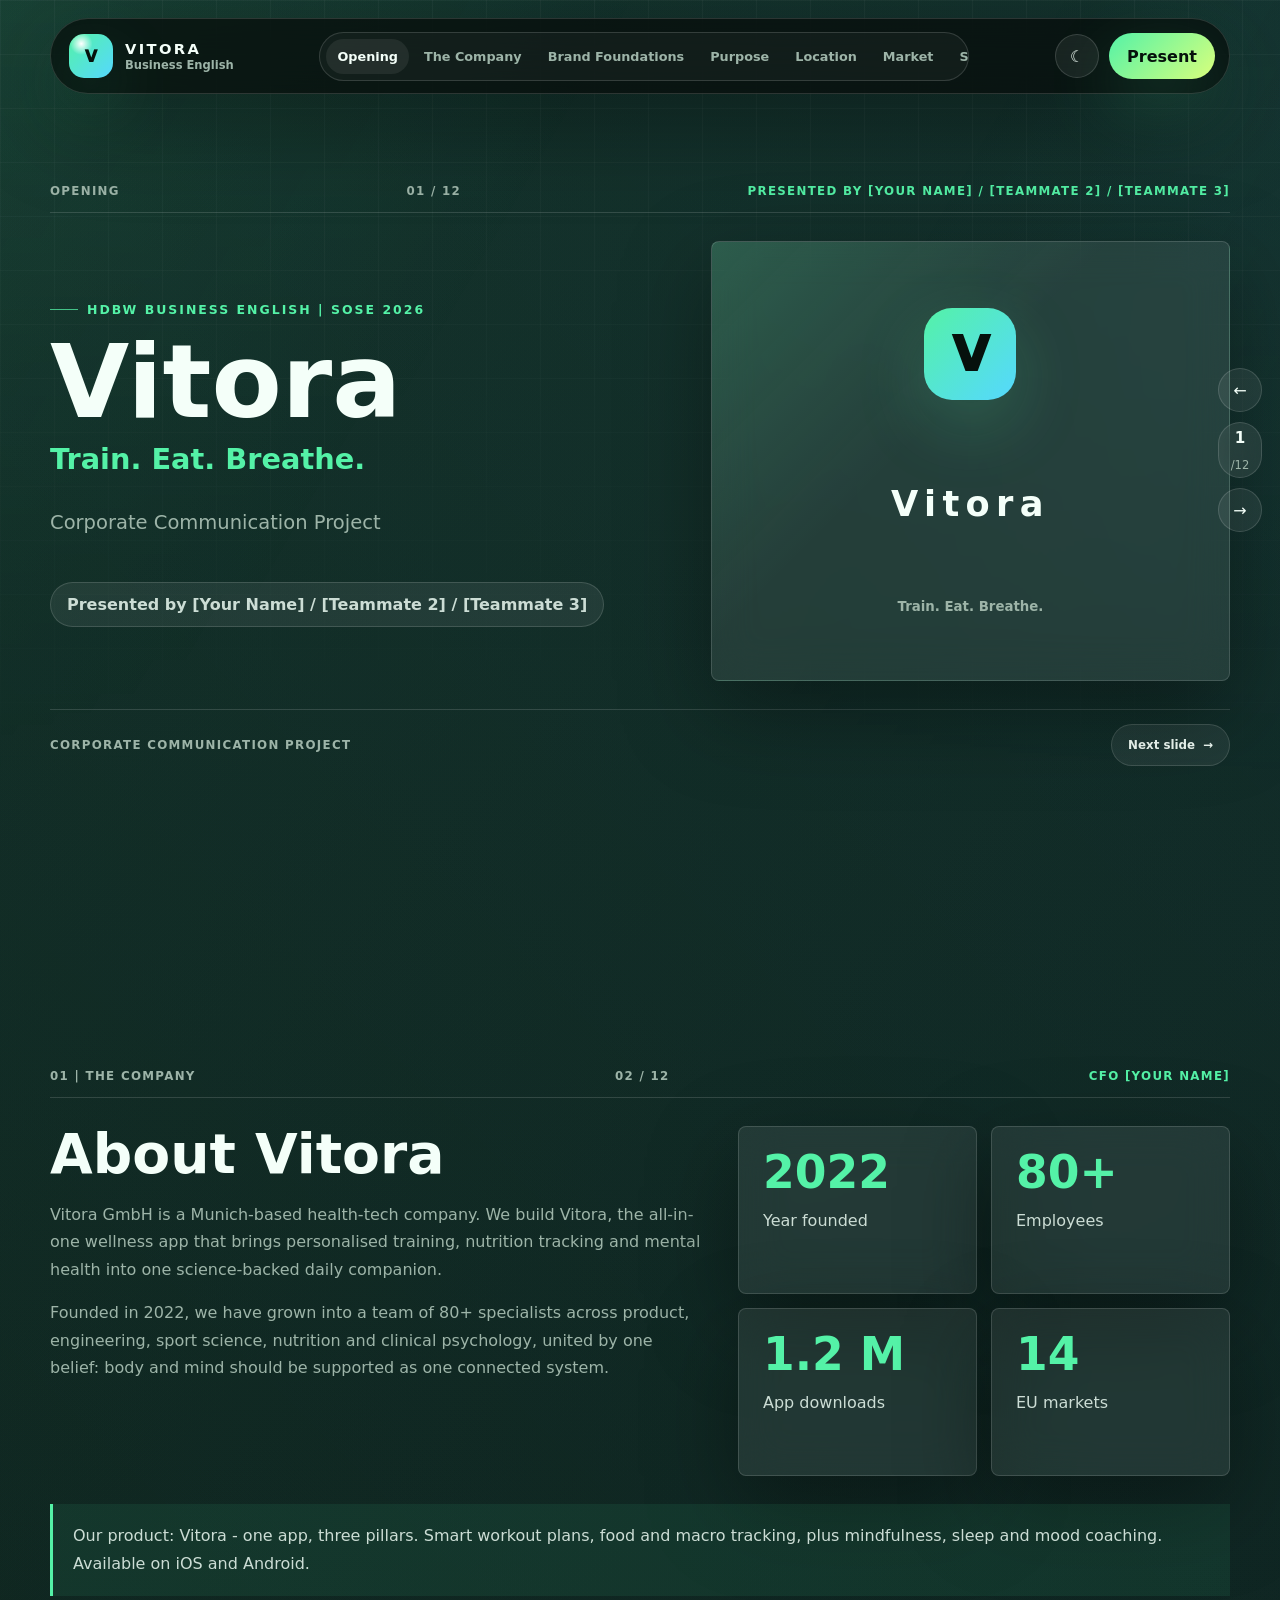
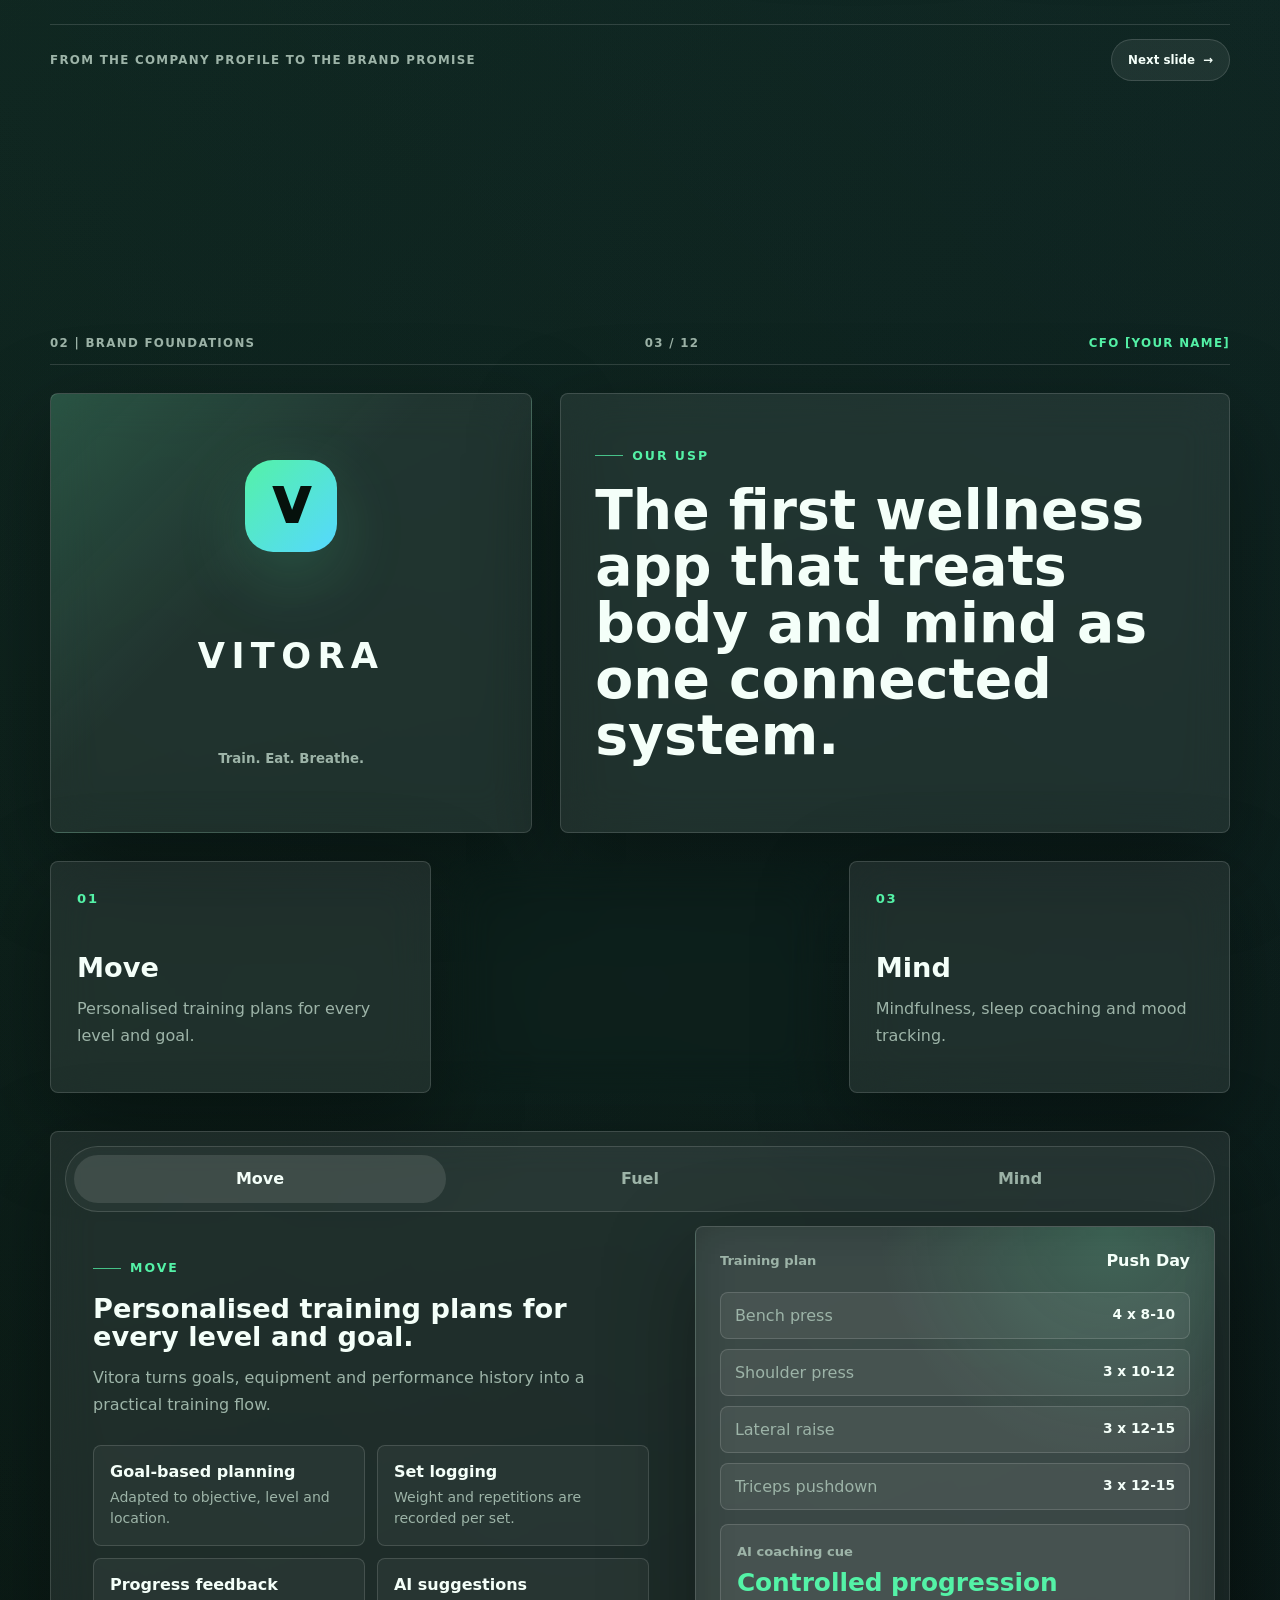
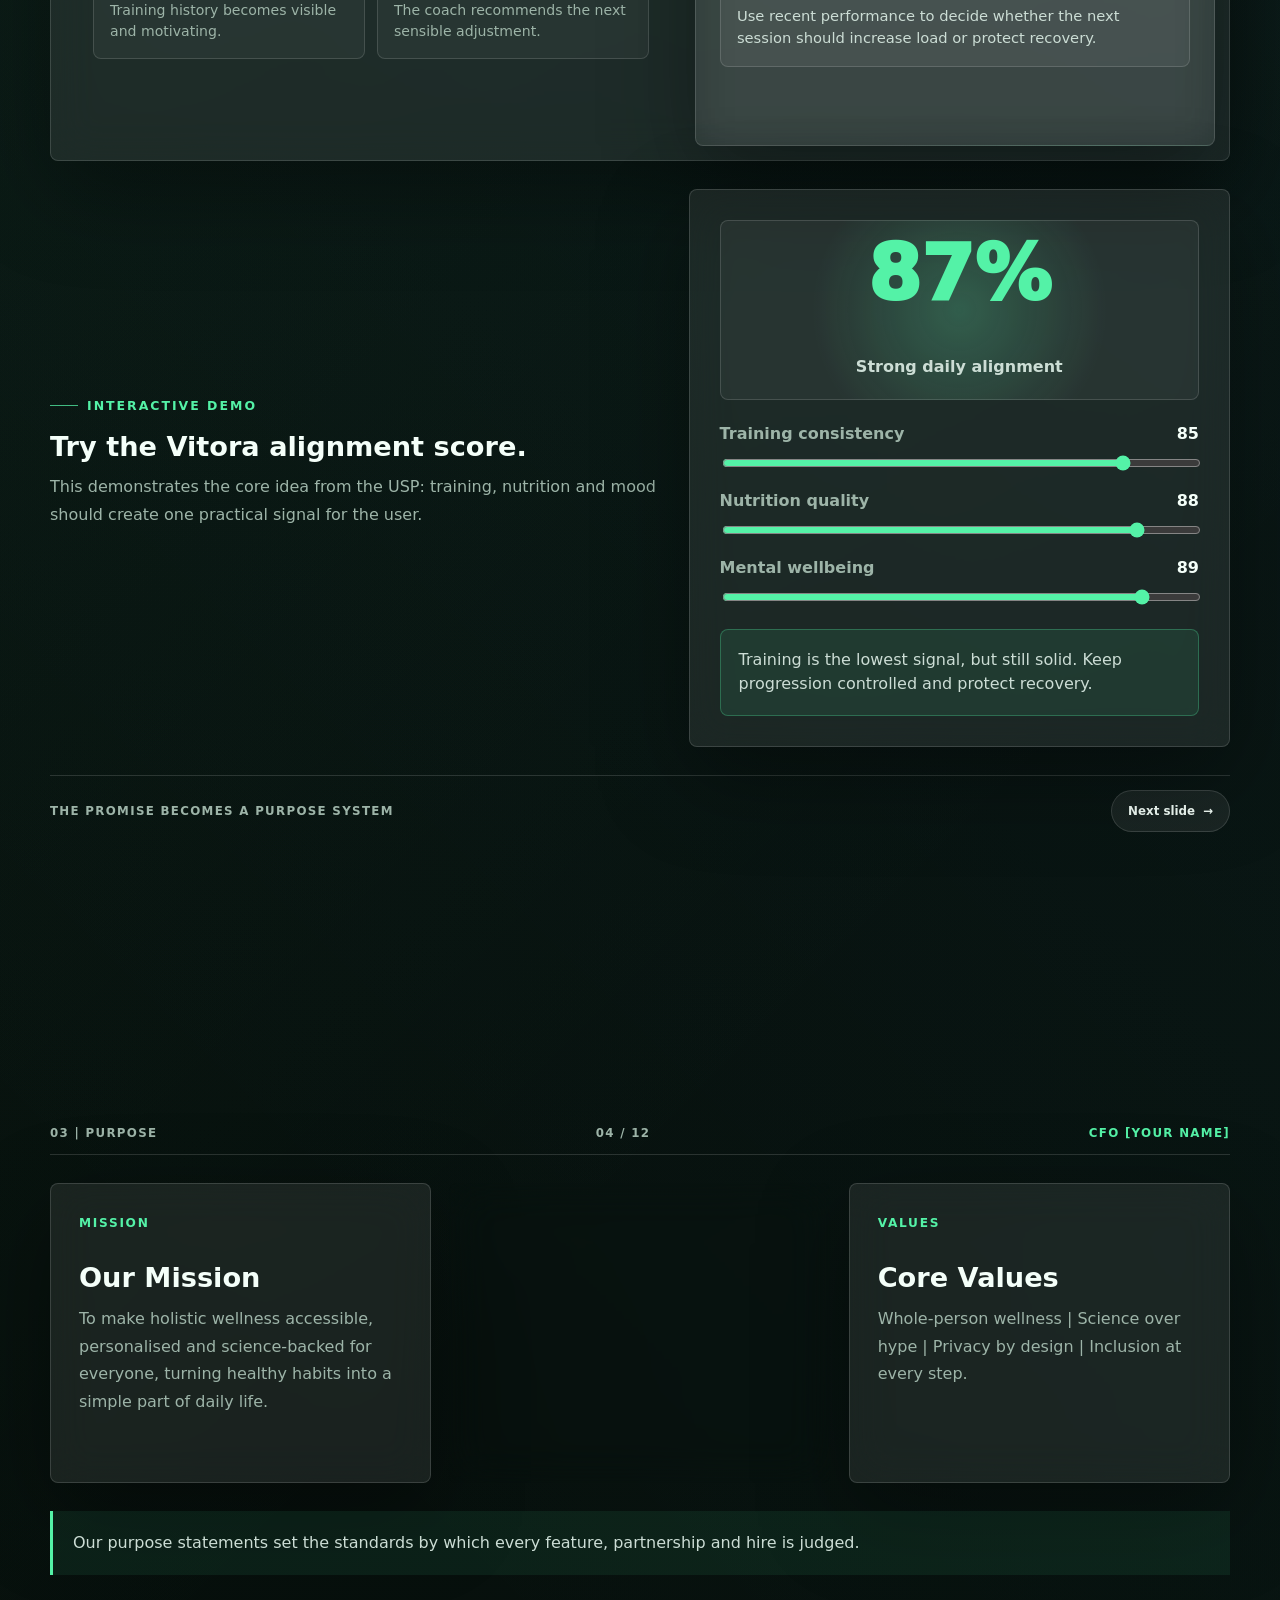
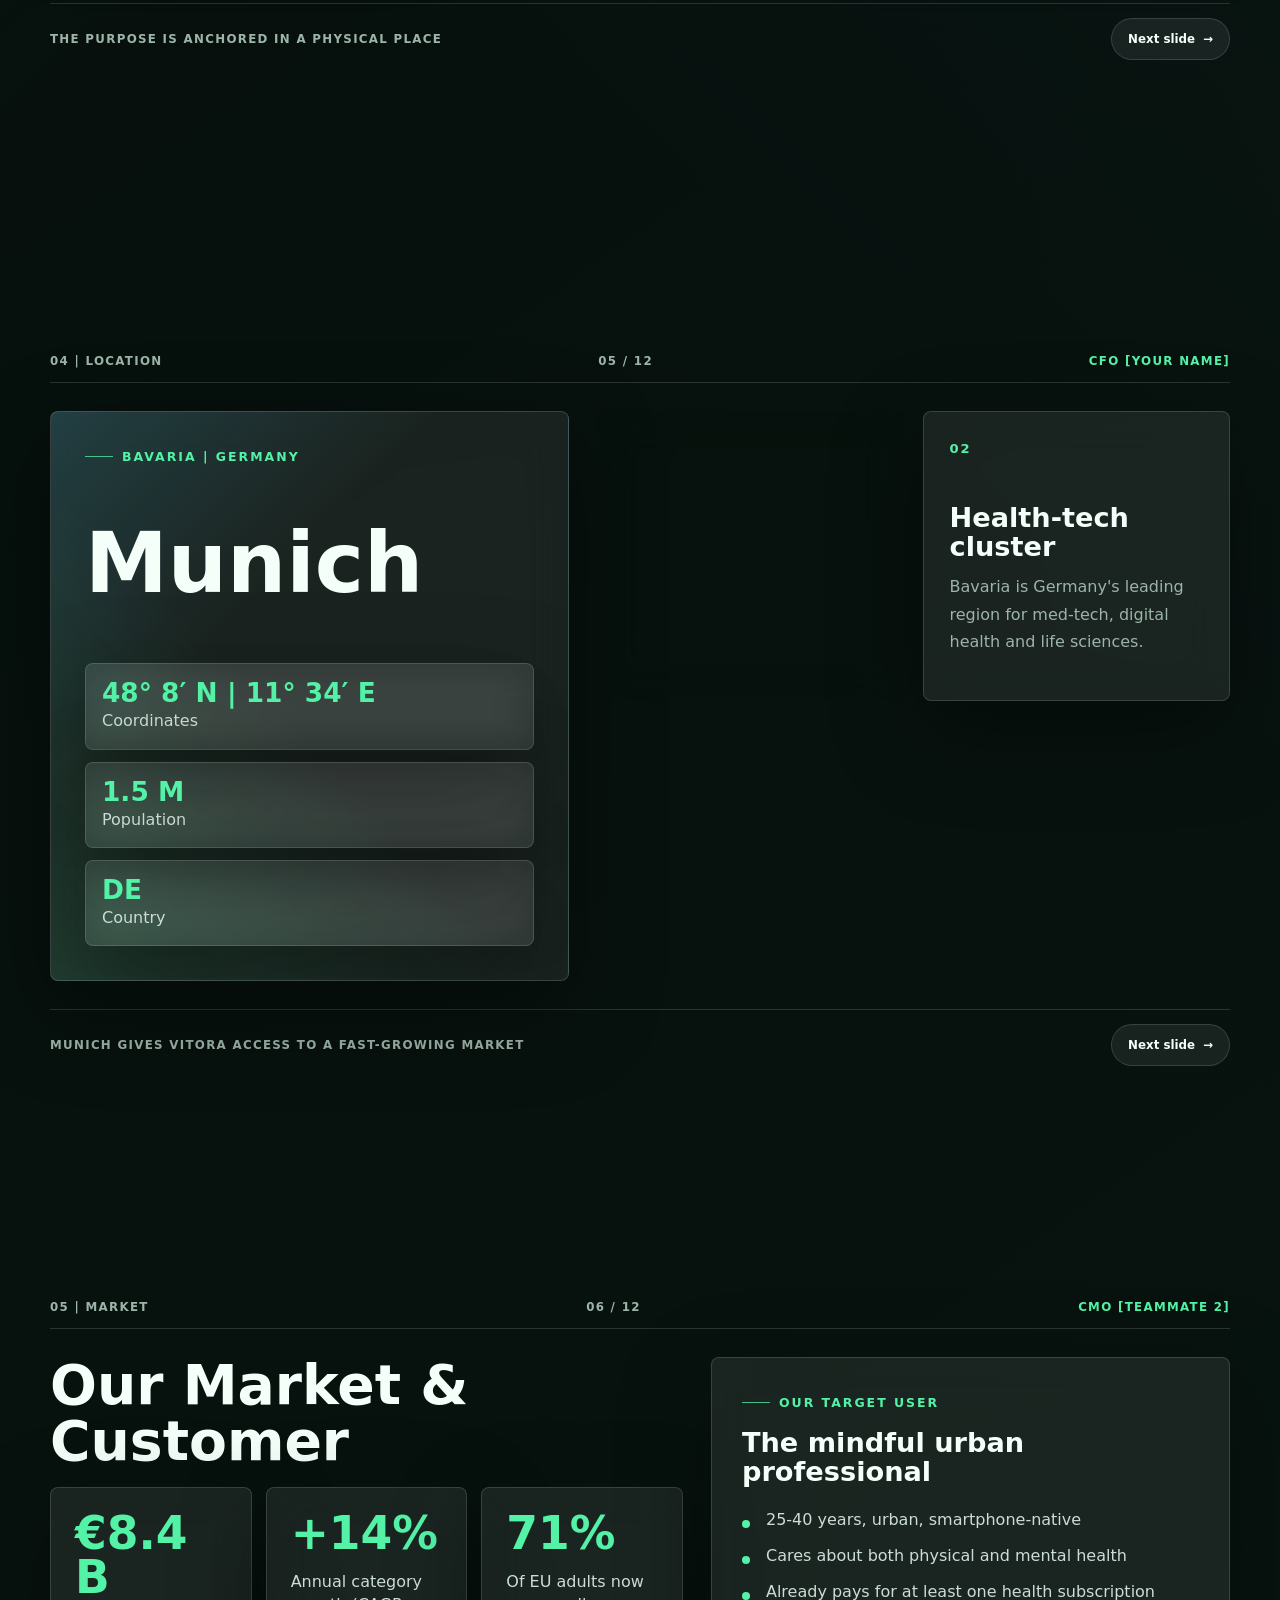
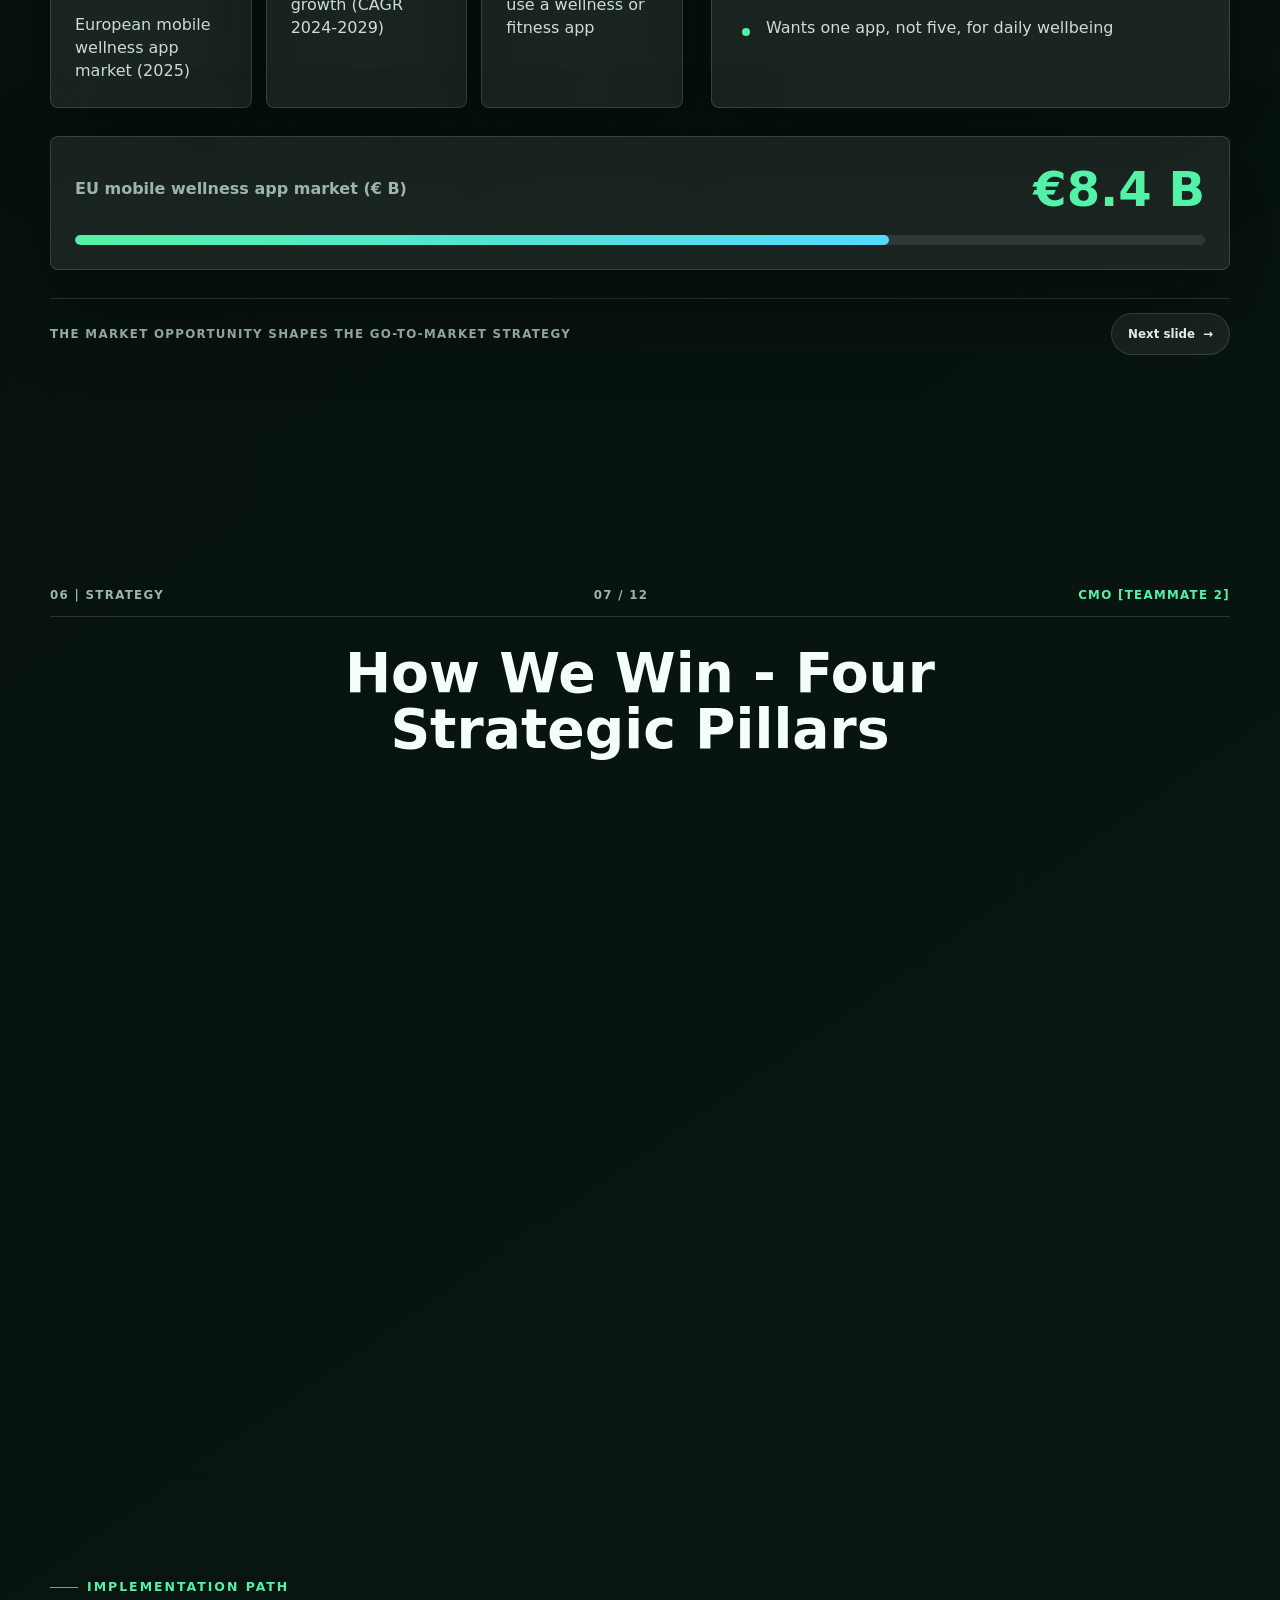
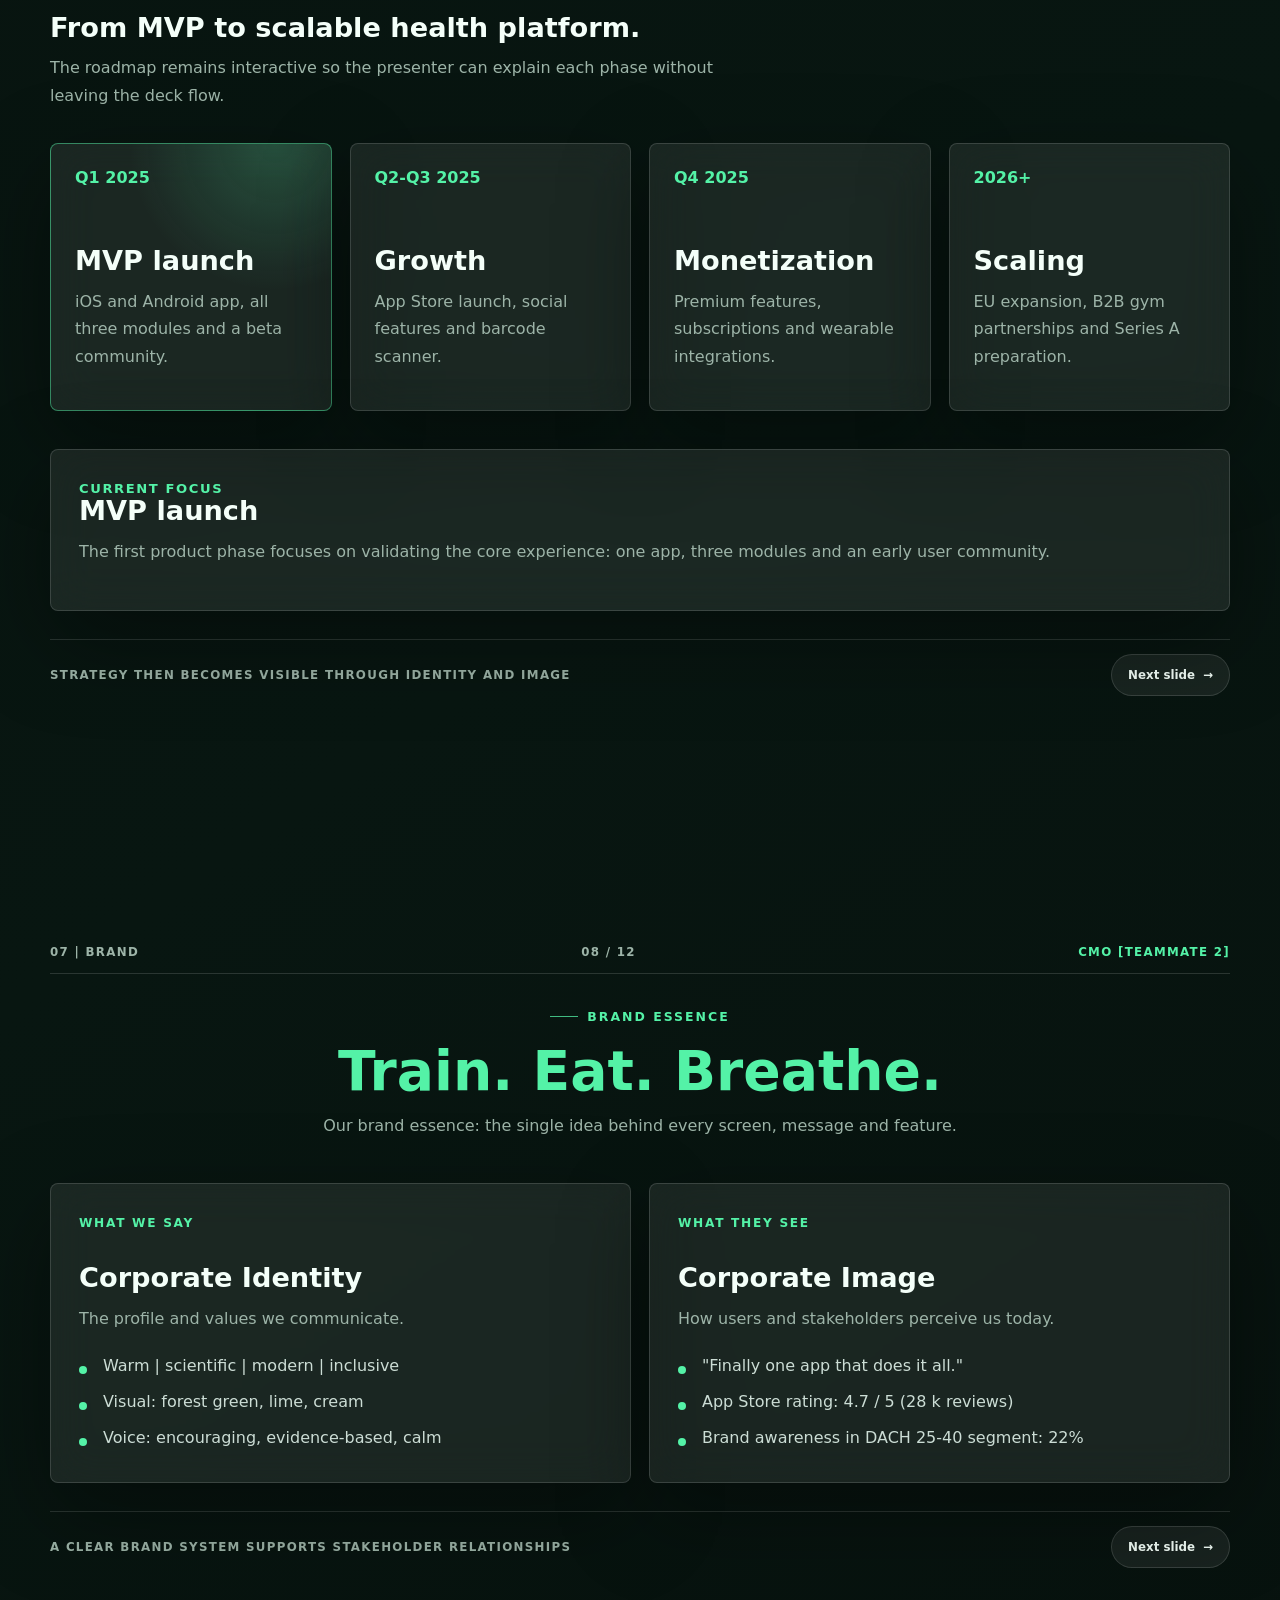
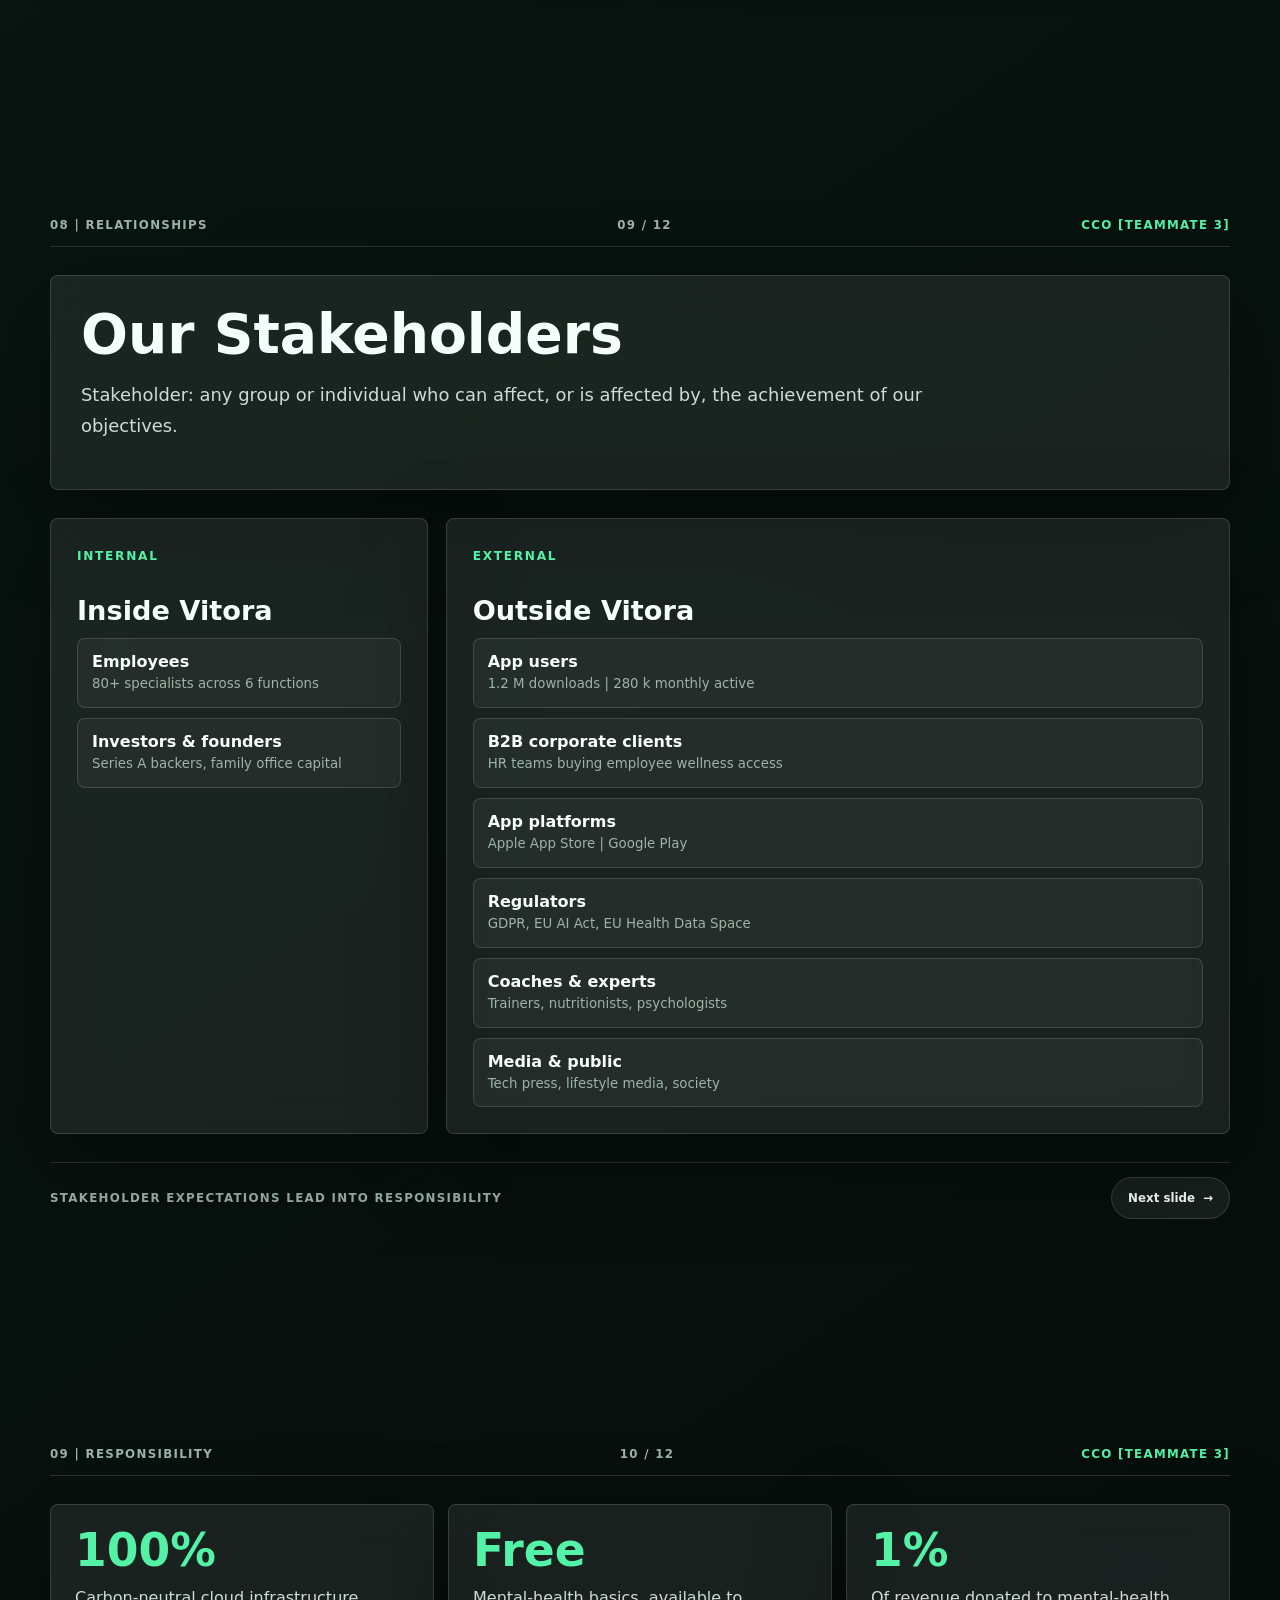
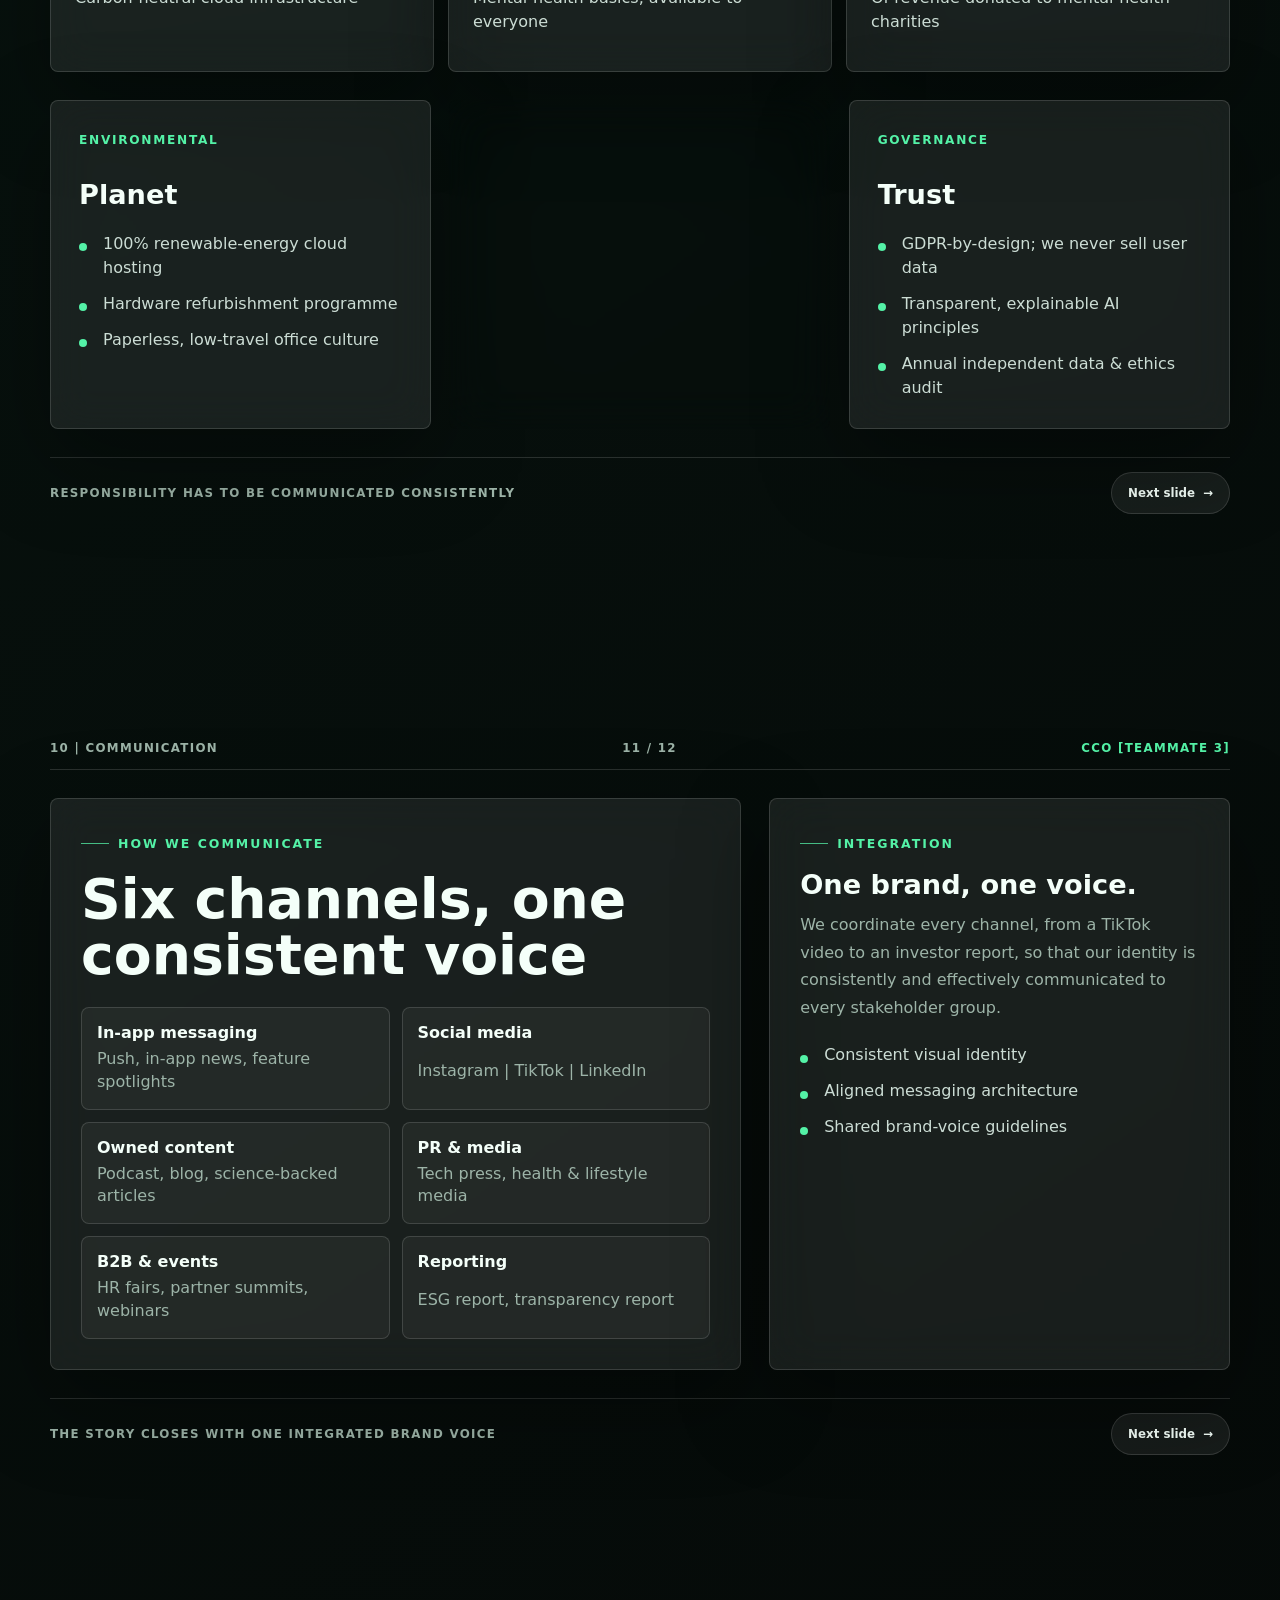
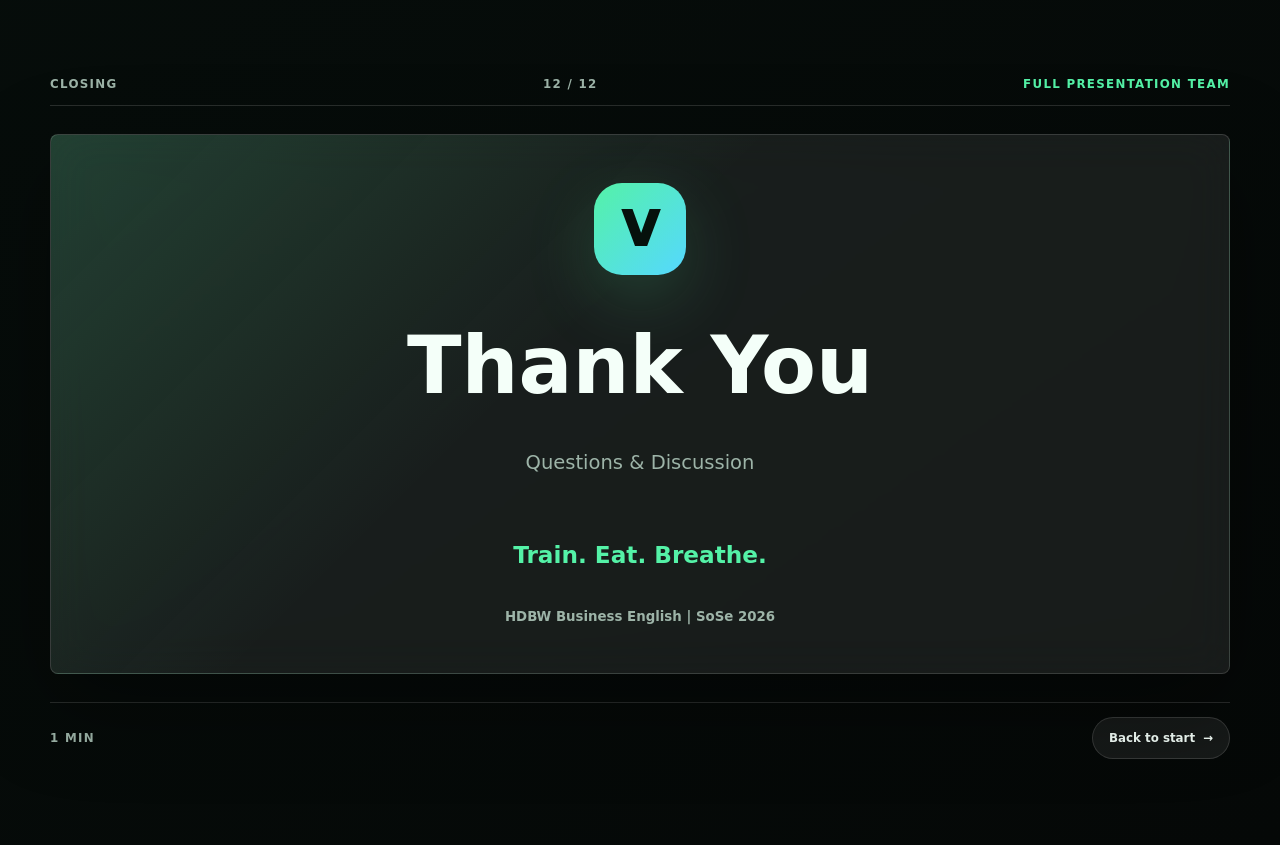
==== commit 676f7726: "Refine presentation deck and restore interactive features" ====
--- a/index.html
+++ b/index.html
@@ -3,11 +3,11 @@
 <head>
   <meta charset="UTF-8" />
   <meta name="viewport" content="width=device-width, initial-scale=1.0" />
- 
-  <title>Vitora — Business English Pitch</title>
+
+  <title>Vitora - Business English Presentation</title>
   <meta
     name="description"
-    content="Vitora connects training, nutrition and mental wellbeing in one intelligent AI-powered health system."
+    content="Vitora corporate communication presentation rebuilt as an interactive web deck."
   />
 
   <link rel="stylesheet" href="css/base.css" />
@@ -15,6 +15,8 @@
   <link rel="stylesheet" href="css/layout.css" />
   <link rel="stylesheet" href="css/sections.css" />
 
+  <script src="data/slides.js" defer></script>
+  <script src="js/presentation.js" defer></script>
   <script src="js/navigation.js" defer></script>
   <script src="js/interactions.js" defer></script>
   <script src="js/app.js" defer></script>
@@ -25,575 +27,40 @@
   <div class="background-grid"></div>
 
   <header class="site-header" id="siteHeader">
-    <a class="brand" href="#home" aria-label="Vitora home">
+    <a class="brand" href="#slide-01" aria-label="Vitora home">
       <span class="brand-mark">V</span>
       <span class="brand-copy">
         <strong>VITORA</strong>
-        <small>Business Pitch</small>
+        <small>Business English</small>
       </span>
     </a>
 
-    <nav class="main-nav" aria-label="Main navigation">
-      <a href="#problem">Problem</a>
-      <a href="#solution">Solution</a>
-      <a href="#simulator">Score Demo</a>
-      <a href="#product">Product</a>
-      <a href="#market">Market</a>
-      <a href="#business">Business</a>
-      <a href="#roadmap">Roadmap</a>
-    </nav>
- 
+    <nav class="main-nav" id="mainNav" aria-label="Presentation navigation"></nav>
+
     <div class="header-actions">
-      <button class="icon-button" id="themeToggle" type="button" aria-label="Toggle theme">☾</button>
+      <button class="icon-button" id="themeToggle" type="button" aria-label="Toggle theme">&#9790;</button>
       <button class="nav-cta" id="fullscreenToggle" type="button">Present</button>
     </div>
   </header>
 
-  <main>
-    <!-- SECTION: Home -->
-    <section class="section hero-section active-section" id="home" data-section>
-      <div class="section-inner hero-grid">
-        <div class="hero-copy reveal">
-          <p class="eyebrow">Health · Fitness · Mind</p>
-          <h1>One intelligent system for physical and mental progress.</h1>
-          <p class="lead">
-            Vitora connects training, nutrition and mental wellbeing in one AI-powered app —
-            helping users train smarter, eat with purpose and stay motivated long-term.
-          </p>
-
-          <div class="hero-actions">
-            <a class="primary-button" href="#solution">Explore the system</a>
-            <a class="secondary-button" href="#simulator">Try the demo</a>
-          </div>
-
-          <div class="stat-strip">
-            <div><strong>3</strong><span>connected modules</span></div>
-            <div><strong>AI</strong><span>personalized coaching</span></div>
-            <div><strong>2025</strong><span>planned launch</span></div>
-          </div>
+  <main class="slide-deck" id="slideDeck" aria-label="Vitora presentation">
+    <noscript>
+      <section class="section">
+        <div class="section-inner">
+          <h1>Vitora</h1>
+          <p>This interactive presentation requires JavaScript.</p>
         </div>
-
-        <div class="hero-visual reveal delay-1">
-          <div class="orbit-ring"></div>
-
-          <div class="floating-chip chip-one">
-            <span>Training</span>
-            <strong>62.5 kg</strong>
-          </div>
-
-          <div class="floating-chip chip-two">
-            <span>Protein</span>
-            <strong>142 g</strong>
-          </div>
-
-          <div class="floating-chip chip-three">
-            <span>Mood</span>
-            <strong>8.2 / 10</strong>
-          </div>
-
-          <div class="phone-frame">
-            <div class="phone-notch"></div>
-
-            <div class="app-screen">
-              <div class="app-header">
-                <div>
-                  <small>Today</small>
-                  <strong>Vitora Flow</strong>
-                </div>
-                <span class="pulse-dot"></span>
-              </div>
-
-              <div class="score-ring">
-                <div>
-                  <strong id="heroScore">87%</strong>
-                  <span>Daily alignment</span>
-                </div>
-              </div>
-
-              <div class="mini-stack">
-                <div><span>Training plan</span><strong>Push Day</strong></div>
-                <div><span>Calories</span><strong>1,840 / 2,800</strong></div>
-                <div><span>Wellbeing</span><strong>Positive effect</strong></div>
-              </div>
-
-              <div class="ai-card">
-                <span>AI insight</span>
-                <p>Increase protein today and keep tomorrow’s intensity moderate.</p>
-              </div>
-            </div>
-          </div>
-        </div>
-      </div>
-
-      <a class="next-section" href="#problem">Scroll to pitch <span>↓</span></a>
-    </section>
-
-    <!-- SECTION: Problem -->
-    <section class="section problem-section" id="problem" data-section>
-      <div class="section-inner split-layout">
-        <div class="section-heading left reveal">
-          <p class="eyebrow">The problem</p>
-          <h2>People do not fail because of willpower. They fail because of the system.</h2>
-          <p>
-            Most users start with motivation, but their tools are fragmented.
-            Training, nutrition and mental wellbeing usually happen in separate apps that do not learn from each other.
-          </p>
-        </div>
-
-        <div class="impact-panel reveal delay-1">
-          <span class="mega-number">80%</span>
-          <h3>of fitness goals fail within the first three months.</h3>
-          <p>
-            Users receive isolated data instead of connected guidance. Vitora turns that chaos into one clear feedback loop.
-          </p>
-        </div>
-      </div>
-
-      <div class="section-inner card-grid three">
-        <article class="glass-card reveal">
-          <span class="card-number">01</span>
-          <h3>No clear plan</h3>
-          <p>Training plans are often copied from the internet without personal context, equipment or progression logic.</p>
-        </article>
-
-        <article class="glass-card reveal delay-1">
-          <span class="card-number">02</span>
-          <h3>No connection</h3>
-          <p>Fitness, nutrition and mental-health apps work as separate tools instead of one shared system.</p>
-        </article>
-
-        <article class="glass-card reveal delay-2">
-          <span class="card-number">03</span>
-          <h3>No feedback loop</h3>
-          <p>Users do not know what to adjust when progress, nutrition or motivation starts to decline.</p>
-        </article>
-      </div>
-    </section>
-
-    <!-- SECTION: Solution -->
-    <section class="section solution-section" id="solution" data-section>
-      <div class="section-heading reveal">
-        <p class="eyebrow">The solution</p>
-        <h2>One app. Three modules. One intelligent feedback loop.</h2>
-        <p>
-          Vitora connects training, nutrition and mental wellbeing into a holistic AI-powered system.
-          Each module improves the others instead of standing alone.
-        </p>
-      </div>
-
-      <div class="section-inner system-map reveal delay-1">
-        <article class="system-node node-training">
-          <span>01</span>
-          <h3>Training</h3>
-          <p>Plans, workout logging, progress graphs and smart load suggestions.</p>
-        </article>
-
-        <article class="system-core">
-          <span>V</span>
-          <h3>AI Coach</h3>
-          <p>Turns user data into next steps across all modules.</p>
-        </article>
-
-        <article class="system-node node-nutrition">
-          <span>02</span>
-          <h3>Nutrition</h3>
-          <p>Food tracking, macros, calories and goal-based recommendations.</p>
-        </article>
-
-        <article class="system-node node-mental">
-          <span>03</span>
-          <h3>Mental</h3>
-          <p>Mood check-ins, wellbeing trends and recovery insights.</p>
-        </article>
-      </div>
-
-      <div class="section-inner flow-strip reveal">
-        <div><strong>Input</strong><span>goals, workouts, meals, mood</span></div>
-        <div><strong>Analysis</strong><span>AI detects patterns and gaps</span></div>
-        <div><strong>Action</strong><span>plans, tips and adjustments</span></div>
-      </div>
-    </section>
-
-    <!-- SECTION: Interactive Score -->
-    <section class="section simulator-section" id="simulator" data-section>
-      <div class="section-inner split-layout">
-        <div class="section-heading left reveal">
-          <p class="eyebrow">Interactive demo</p>
-          <h2>Try the Vitora alignment score.</h2>
-          <p>
-            This live demo shows the core idea: training, nutrition and mood should not be measured separately.
-            They should create one practical signal for the user.
-          </p>
-        </div>
-
-        <div class="simulator-card reveal delay-1">
-          <div class="simulator-score">
-            <span id="scoreValue">87%</span>
-            <p id="scoreLabel">Strong daily alignment</p>
-          </div>
-
-          <div class="slider-group">
-            <label for="trainingSlider">
-              <span>Training consistency</span>
-              <strong id="trainingValue">85</strong>
-            </label>
-            <input id="trainingSlider" type="range" min="0" max="100" value="85" />
-          </div>
-
-          <div class="slider-group">
-            <label for="nutritionSlider">
-              <span>Nutrition quality</span>
-              <strong id="nutritionValue">88</strong>
-            </label>
-            <input id="nutritionSlider" type="range" min="0" max="100" value="88" />
-          </div>
-
-          <div class="slider-group">
-            <label for="moodSlider">
-              <span>Mental wellbeing</span>
-              <strong id="moodValue">89</strong>
-            </label>
-            <input id="moodSlider" type="range" min="0" max="100" value="89" />
-          </div>
-
-          <div class="ai-recommendation" id="scoreRecommendation">
-            Increase protein today and keep tomorrow’s training intensity moderate.
-          </div>
-        </div>
-      </div>
-    </section>
-
-    <!-- SECTION: Product -->
-    <section class="section product-section" id="product" data-section>
-      <div class="section-heading reveal">
-        <p class="eyebrow">Product modules</p>
-        <h2>Built as a connected experience, not a feature list.</h2>
-        <p>
-          Explore how the three modules work together to create a clearer, more motivating user journey.
-        </p>
-      </div>
-
-      <div class="section-inner tabs reveal delay-1">
-        <div class="tab-buttons" role="tablist" aria-label="Vitora modules">
-          <button class="tab-button active" type="button" data-tab="training">Training</button>
-          <button class="tab-button" type="button" data-tab="nutrition">Nutrition</button>
-          <button class="tab-button" type="button" data-tab="mental">Mental health</button>
-        </div>
-
-        <div class="tab-panel active" id="training">
-          <div class="module-layout">
-            <div class="module-copy">
-              <p class="eyebrow">Module 01</p>
-              <h3>Training plans that grow with the user.</h3>
-              <p>
-                Vitora creates goal-based plans for muscle gain, weight loss or weight maintenance.
-                Plans adapt to level, equipment and performance history.
-              </p>
-
-              <div class="feature-list">
-                <div><strong>Goal-based planning</strong><span>Adapted to objective, level and location.</span></div>
-                <div><strong>Set logging</strong><span>Weight and repetitions are recorded per set.</span></div>
-                <div><strong>Smart progression</strong><span>Successful workouts trigger load suggestions.</span></div>
-                <div><strong>Progress graphs</strong><span>Progress becomes visible and motivating.</span></div>
-              </div>
-            </div>
-
-            <div class="module-demo">
-              <div class="demo-header"><span>Training plan</span><strong>Push Day</strong></div>
-              <div class="workout-list">
-                <div><span>Bench press</span><strong>4 × 8–10 · 60 kg</strong></div>
-                <div><span>Shoulder press</span><strong>3 × 10–12 · 40 kg</strong></div>
-                <div><span>Lateral raise</span><strong>3 × 12–15 · 10 kg</strong></div>
-                <div><span>Triceps pushdown</span><strong>3 × 12–15 · 25 kg</strong></div>
-              </div>
-              <div class="suggestion-card">
-                <span>AI load suggestion</span>
-                <strong>Next: 62.5 kg</strong>
-                <p>All target sets completed successfully.</p>
-              </div>
-            </div>
-          </div>
-        </div>
-
-        <div class="tab-panel" id="nutrition">
-          <div class="module-layout">
-            <div class="module-copy">
-              <p class="eyebrow">Module 02</p>
-              <h3>Nutrition tracking that supports the training goal.</h3>
-              <p>
-                Users track food, calories and macros while Vitora gives AI feedback based on their body goal and training plan.
-              </p>
-
-              <div class="feature-list">
-                <div><strong>Food search</strong><span>Nutrition values for selected amounts.</span></div>
-                <div><strong>Macro tracking</strong><span>Calories, protein, carbs and fat against targets.</span></div>
-                <div><strong>AI feedback</strong><span>Concrete recommendations aligned with user goals.</span></div>
-                <div><strong>Training connection</strong><span>Targets adjust to workout intensity.</span></div>
-              </div>
-            </div>
-
-            <div class="module-demo">
-              <div class="demo-header"><span>Daily overview</span><strong>1,840 / 2,800 kcal</strong></div>
-
-              <div class="macro-bars">
-                <div>
-                  <div class="macro-label"><span>Protein</span><strong>142g / 160g</strong></div>
-                  <div class="bar"><span style="--value: 89%"></span></div>
-                </div>
-                <div>
-                  <div class="macro-label"><span>Carbs</span><strong>198g / 250g</strong></div>
-                  <div class="bar"><span style="--value: 79%"></span></div>
-                </div>
-                <div>
-                  <div class="macro-label"><span>Fat</span><strong>55g / 70g</strong></div>
-                  <div class="bar"><span style="--value: 78%"></span></div>
-                </div>
-              </div>
-
-              <div class="suggestion-card">
-                <span>AI nutrition tip</span>
-                <strong>More protein</strong>
-                <p>18g remaining to reach today’s target.</p>
-              </div>
-            </div>
-          </div>
-        </div>
-
-        <div class="tab-panel" id="mental">
-          <div class="module-layout">
-            <div class="module-copy">
-              <p class="eyebrow">Module 03</p>
-              <h3>The underestimated key to long-term progress.</h3>
-              <p>
-                Vitora connects mood check-ins, workout history and recovery insights to show how movement affects wellbeing.
-              </p>
-
-              <div class="feature-list">
-                <div><strong>Mood check-ins</strong><span>Users rate how they feel after training.</span></div>
-                <div><strong>Mood history</strong><span>Weekly patterns become visible.</span></div>
-                <div><strong>Training connection</strong><span>Sport and wellbeing are measured together.</span></div>
-                <div><strong>Recovery insights</strong><span>AI recommends intensity, recovery and self-care.</span></div>
-              </div>
-            </div>
-
-            <div class="module-demo">
-              <div class="demo-header"><span>Mood trend</span><strong>Last 10 days</strong></div>
-              <div class="mood-chart" aria-label="Mood trend from 1 to 10">
-                <span style="--height: 60%">6</span>
-                <span style="--height: 70%">7</span>
-                <span style="--height: 50%">5</span>
-                <span style="--height: 80%">8</span>
-                <span style="--height: 80%">8</span>
-                <span style="--height: 70%">7</span>
-                <span style="--height: 90%">9</span>
-                <span style="--height: 80%">8</span>
-                <span style="--height: 70%">7</span>
-                <span style="--height: 80%">8</span>
-              </div>
-
-              <div class="mental-stats">
-                <div><strong>8.2</strong><span>average mood</span></div>
-                <div><strong>78%</strong><span>positive effect</span></div>
-              </div>
-            </div>
-          </div>
-        </div>
-      </div>
-    </section>
-
-    <!-- SECTION: Market -->
-    <section class="section market-section" id="market" data-section>
-      <div class="section-heading reveal">
-        <p class="eyebrow">Market opportunity</p>
-        <h2>A growing market without a truly holistic solution.</h2>
-        <p>
-          Existing apps usually solve only one part of the problem.
-          Vitora positions itself in the gap between fitness, nutrition and mental wellbeing.
-        </p>
-      </div>
-
-      <div class="section-inner card-grid four">
-        <article class="metric-card reveal"><span>$96B</span><p>global fitness-app market in 2025</p></article>
-        <article class="metric-card reveal delay-1"><span>$15B</span><p>mental-health-app market in 2025</p></article>
-        <article class="metric-card reveal delay-2"><span>850M</span><p>active fitness-app users worldwide</p></article>
-        <article class="metric-card reveal delay-3"><span>+23%</span><p>annual market growth rate</p></article>
-      </div>
-
-      <div class="section-inner comparison-card reveal">
-        <div class="comparison-header">
-          <p class="eyebrow">Competitive analysis</p>
-          <h3>Vitora can do what single-purpose competitors cannot.</h3>
-        </div>
-
-        <div class="table-wrap">
-          <table>
-            <thead>
-              <tr>
-                <th>Provider</th>
-                <th>Training</th>
-                <th>Nutrition</th>
-                <th>Mental</th>
-                <th>AI Coach</th>
-                <th>Connected</th>
-              </tr>
-            </thead>
-            <tbody>
-              <tr><td>MyFitnessPal</td><td>—</td><td>Yes</td><td>—</td><td>—</td><td>—</td></tr>
-              <tr><td>Hevy</td><td>Yes</td><td>—</td><td>—</td><td>—</td><td>—</td></tr>
-              <tr><td>Headspace</td><td>—</td><td>—</td><td>Yes</td><td>—</td><td>—</td></tr>
-              <tr><td>Nike Training</td><td>Yes</td><td>—</td><td>—</td><td>—</td><td>—</td></tr>
-              <tr class="vitora-row"><td>VITORA</td><td>Yes</td><td>Yes</td><td>Yes</td><td>Yes</td><td>Yes</td></tr>
-            </tbody>
-          </table>
-        </div>
-      </div>
-    </section>
-
-    <!-- SECTION: Business -->
-    <section class="section business-section" id="business" data-section>
-      <div class="section-heading reveal">
-        <p class="eyebrow">Business model</p>
-        <h2>Freemium access. Premium intelligence.</h2>
-        <p>
-          The free version creates adoption. Premium unlocks deeper AI guidance,
-          frequent plan updates and stronger personalization.
-        </p>
-      </div>
-
-      <div class="section-inner pricing-grid">
-        <article class="pricing-card reveal">
-          <div class="pricing-top">
-            <span>Free</span>
-            <strong>€0</strong>
-            <p>Easy entry for new users.</p>
-          </div>
-
-          <ul>
-            <li>AI training plan creation</li>
-            <li>Set logging and training history</li>
-            <li>Nutrition tracking</li>
-            <li>Daily mental check-in</li>
-          </ul>
-        </article>
-
-        <article class="pricing-card premium reveal delay-1">
-          <div class="pricing-badge">Most valuable</div>
-          <div class="pricing-top">
-            <span>Premium</span>
-            <strong>€9.99</strong>
-            <p>per month</p>
-          </div>
-
-          <ul>
-            <li>Everything in Free</li>
-            <li>Unlimited plan updates</li>
-            <li>Weekly AI plan adjustment</li>
-            <li>Detailed nutrition coaching</li>
-            <li>Deep mood analysis and insights</li>
-          </ul>
-        </article>
-      </div>
-
-      <div class="section-inner calculator-card reveal">
-        <div>
-          <p class="eyebrow">Live revenue model</p>
-          <h3>Adjust the premium conversion rate.</h3>
-          <p>
-            A small change in conversion has a major effect on yearly recurring revenue.
-          </p>
-        </div>
-
-        <div class="calculator-controls">
-          <label for="conversionSlider">
-            <span>Premium conversion</span>
-            <strong id="conversionValue">10%</strong>
-          </label>
-          <input id="conversionSlider" type="range" min="1" max="25" value="10" />
-
-          <div class="revenue-output">
-            <span>Projected ARR</span>
-            <strong id="revenueValue">€599K</strong>
-          </div>
-        </div>
-      </div>
-    </section>
-
-    <!-- SECTION: Roadmap -->
-    <section class="section roadmap-section" id="roadmap" data-section>
-      <div class="section-heading reveal">
-        <p class="eyebrow">Roadmap</p>
-        <h2>From MVP to scalable health platform.</h2>
-        <p>
-          Vitora’s roadmap moves from product validation to monetization and finally to European scale.
-        </p>
-      </div>
-
-      <div class="section-inner roadmap" id="roadmapCards">
-        <article class="roadmap-card active reveal" data-roadmap="0">
-          <span>Q1 2025</span>
-          <h3>MVP launch</h3>
-          <p>iOS and Android app, all three modules and a beta community.</p>
-        </article>
-
-        <article class="roadmap-card reveal delay-1" data-roadmap="1">
-          <span>Q2–Q3 2025</span>
-          <h3>Growth</h3>
-          <p>App Store launch, social features and barcode scanner.</p>
-        </article>
-
-        <article class="roadmap-card reveal delay-2" data-roadmap="2">
-          <span>Q4 2025</span>
-          <h3>Monetization</h3>
-          <p>Premium features, subscriptions and wearable integrations.</p>
-        </article>
-
-        <article class="roadmap-card reveal delay-3" data-roadmap="3">
-          <span>2026+</span>
-          <h3>Scaling</h3>
-          <p>EU expansion, B2B gym partnerships and Series A preparation.</p>
-        </article>
-      </div>
-
-      <div class="section-inner roadmap-detail reveal">
-        <span id="roadmapStage">Current focus</span>
-        <h3 id="roadmapTitle">MVP launch</h3>
-        <p id="roadmapText">
-          The first product phase focuses on validating the core experience:
-          one app, three modules and an early user community.
-        </p>
-      </div>
-    </section>
-
-    <!-- SECTION: Finale -->
-    <section class="section finale-section" id="finale" data-section>
-      <div class="section-inner finale-card reveal">
-        <div class="brand-large">
-          <span>V</span>
-          <strong>VITORA</strong>
-        </div>
-
-        <p class="eyebrow">Final statement</p>
-        <h2>Vitora is not another fitness app. It is a personal progress system.</h2>
-        <p>
-          By connecting body, nutrition and mind, Vitora gives users one clear path:
-          train smarter, understand themselves better and build healthier habits that actually last.
-        </p>
-
-        <div class="finale-actions">
-          <a class="primary-button" href="#home">Back to start</a>
-          <a class="secondary-button" href="#business">Review business model</a>
-        </div>
-      </div>
-    </section>
+      </section>
+    </noscript>
   </main>
 
   <aside class="presentation-controls" aria-label="Presentation controls">
-    <button id="prevSection" type="button" aria-label="Previous section">↑</button>
+    <button id="prevSection" type="button" aria-label="Previous slide">&#8592;</button>
     <div>
       <strong id="sectionCounter">1</strong>
-      <span id="sectionTotal">9</span>
+      <span id="sectionTotal">12</span>
     </div>
-    <button id="nextSection" type="button" aria-label="Next section">↓</button>
+    <button id="nextSection" type="button" aria-label="Next slide">&#8594;</button>
   </aside>
 </body>
 </html>
--- a/css/layout.css
+++ b/css/layout.css
@@ -101,13 +101,21 @@
   display: flex;
   align-items: center;
   gap: 4px;
+  max-width: min(650px, 56vw);
+  overflow-x: auto;
   padding: 6px;
   border: 1px solid var(--line);
   border-radius: 999px;
   background: rgba(255, 255, 255, 0.04);
+  scrollbar-width: none;
+}
+
+.main-nav::-webkit-scrollbar {
+  display: none;
 }
 
 .main-nav a {
+  flex: 0 0 auto;
   padding: 10px 11px;
   border-radius: 999px;
   color: var(--muted);
--- a/css/sections.css
+++ b/css/sections.css
@@ -1098,3 +1098,594 @@
     margin-bottom: 28px;
   }
 }
+
+/* Interactive web-presentation layer generated from data/slides.js. */
+.web-slide {
+  display: flex;
+  min-height: 100vh;
+  padding-bottom: 86px;
+}
+
+.web-slide > .section-inner {
+  display: grid;
+  align-content: center;
+  gap: 28px;
+}
+
+.web-slide h1,
+.web-slide h2,
+.web-slide h3 {
+  letter-spacing: 0;
+}
+
+.web-slide h2 {
+  font-size: 3.45rem;
+  line-height: 1.02;
+}
+
+.slide-meta,
+.slide-footer {
+  display: flex;
+  align-items: center;
+  justify-content: space-between;
+  gap: 14px;
+  color: var(--muted);
+  font-size: 0.74rem;
+  font-weight: 850;
+  letter-spacing: 0.11em;
+  text-transform: uppercase;
+}
+
+.slide-meta {
+  padding-bottom: 14px;
+  border-bottom: 1px solid var(--line);
+}
+
+.slide-meta span:last-child {
+  color: var(--primary);
+}
+
+.slide-footer {
+  padding-top: 14px;
+  border-top: 1px solid var(--line);
+}
+
+.slide-footer a {
+  display: inline-flex;
+  align-items: center;
+  gap: 8px;
+  min-height: 42px;
+  padding: 0 16px;
+  border: 1px solid var(--line);
+  border-radius: 999px;
+  color: var(--text);
+  background: var(--surface);
+  letter-spacing: 0;
+  text-transform: none;
+  transition:
+    transform 0.22s var(--ease),
+    background 0.22s var(--ease);
+}
+
+.slide-footer a:hover {
+  transform: translateY(-2px);
+  background: rgba(84, 242, 167, 0.14);
+}
+
+.presentation-card,
+.purpose-panel,
+.identity-panel,
+.stakeholder-panel,
+.responsibility-lane,
+.channel-panel,
+.integration-panel,
+.definition-panel,
+.persona-panel,
+.market-signal,
+.brand-stage,
+.brand-lockup,
+.usp-panel,
+.location-map,
+.thanks-panel,
+.strategy-card {
+  border: 1px solid var(--line);
+  border-radius: var(--radius-lg);
+  background: var(--glass);
+  backdrop-filter: blur(22px);
+  box-shadow: var(--shadow);
+}
+
+.cover-layout,
+.brand-foundation,
+.market-layout,
+.communication-layout,
+.location-layout {
+  display: grid;
+  grid-template-columns: minmax(0, 1fr) minmax(360px, 0.82fr);
+  gap: 28px;
+  align-items: stretch;
+}
+
+.cover-copy {
+  align-self: center;
+}
+
+.cover-copy h1 {
+  margin-bottom: 8px;
+  font-size: 6.4rem;
+  line-height: 0.88;
+}
+
+.tagline {
+  margin-bottom: 22px;
+  color: var(--primary);
+  font-size: 1.8rem;
+  font-weight: 900;
+}
+
+.presenter-line {
+  display: inline-flex;
+  margin-top: 10px;
+  padding: 12px 16px;
+  border: 1px solid var(--line);
+  border-radius: 999px;
+  color: var(--muted-strong);
+  background: var(--surface);
+  font-weight: 760;
+}
+
+.brand-stage,
+.brand-lockup,
+.thanks-panel {
+  display: grid;
+  place-items: center;
+  min-height: 440px;
+  padding: 34px;
+  text-align: center;
+  background:
+    linear-gradient(135deg, rgba(84, 242, 167, 0.16), transparent 42%),
+    var(--glass);
+}
+
+.stage-mark {
+  display: grid;
+  place-items: center;
+  width: 92px;
+  height: 92px;
+  margin-bottom: 20px;
+  border-radius: 28px;
+  color: #06110c;
+  background: linear-gradient(135deg, var(--primary), var(--secondary));
+  box-shadow: var(--shadow-bright);
+  font-size: 3rem;
+  font-weight: 950;
+}
+
+.brand-stage strong,
+.brand-lockup strong {
+  font-size: 2.2rem;
+  letter-spacing: 0.18em;
+}
+
+.brand-stage small,
+.brand-lockup small,
+.thanks-panel small {
+  margin-top: 12px;
+  color: var(--muted);
+  font-weight: 760;
+}
+
+.metric-grid {
+  display: grid;
+  grid-template-columns: repeat(3, minmax(0, 1fr));
+  gap: 14px;
+}
+
+.metric-grid.two {
+  grid-template-columns: repeat(2, minmax(0, 1fr));
+}
+
+.metric-tile {
+  min-height: 168px;
+  padding: 24px;
+}
+
+.metric-tile strong {
+  display: block;
+  margin-bottom: 14px;
+  color: var(--primary);
+  font-size: 2.85rem;
+  line-height: 0.95;
+}
+
+.metric-tile span {
+  color: var(--muted-strong);
+  line-height: 1.45;
+}
+
+.slide-note {
+  margin: 0;
+  padding: 18px 20px;
+  border-left: 3px solid var(--primary);
+  color: var(--muted-strong);
+  background: rgba(84, 242, 167, 0.08);
+}
+
+.brand-foundation {
+  grid-template-columns: 0.72fr 1fr;
+}
+
+.usp-panel {
+  display: grid;
+  align-content: center;
+  padding: 34px;
+}
+
+.pillar-row,
+.statement-grid,
+.strategy-grid,
+.identity-grid,
+.responsibility-grid {
+  display: grid;
+  grid-template-columns: repeat(3, minmax(0, 1fr));
+  gap: 18px;
+}
+
+.presentation-tabs,
+.presentation-calculator,
+.presentation-roadmap {
+  margin-top: 10px;
+}
+
+.presentation-roadmap {
+  display: grid;
+  gap: 18px;
+}
+
+.presentation-demo-grid {
+  display: grid;
+  grid-template-columns: minmax(0, 0.82fr) minmax(360px, 0.72fr);
+  gap: 22px;
+  align-items: center;
+}
+
+.presentation-demo-grid .section-heading {
+  margin: 0;
+}
+
+.presentation-demo-grid .simulator-score {
+  min-height: 180px;
+}
+
+.presentation-demo-grid .simulator-score span {
+  font-size: 4.8rem;
+}
+
+.pillar-row .presentation-card,
+.reason-grid .presentation-card,
+.strategy-card {
+  min-height: 230px;
+  padding: 26px;
+}
+
+.purpose-panel,
+.identity-panel,
+.responsibility-lane {
+  min-height: 300px;
+  padding: 28px;
+}
+
+.purpose-panel span,
+.identity-panel > span,
+.responsibility-lane > span,
+.stakeholder-panel > span,
+.strategy-card span {
+  display: inline-flex;
+  margin-bottom: 34px;
+  color: var(--primary);
+  font-size: 0.76rem;
+  font-weight: 900;
+  letter-spacing: 0.14em;
+  text-transform: uppercase;
+}
+
+.location-layout {
+  grid-template-columns: 0.82fr 1fr;
+}
+
+.location-map {
+  display: grid;
+  align-content: space-between;
+  min-height: 570px;
+  padding: 34px;
+  overflow: hidden;
+  background:
+    linear-gradient(135deg, rgba(85, 216, 255, 0.16), transparent 36%),
+    linear-gradient(45deg, rgba(84, 242, 167, 0.12), transparent 46%),
+    var(--glass);
+}
+
+.location-map h2 {
+  font-size: 5.2rem;
+}
+
+.location-facts {
+  display: grid;
+  gap: 12px;
+}
+
+.location-facts .metric-tile {
+  min-height: auto;
+  padding: 16px;
+}
+
+.location-facts .metric-tile strong {
+  margin-bottom: 4px;
+  font-size: 1.65rem;
+}
+
+.reason-grid {
+  display: grid;
+  grid-template-columns: repeat(2, minmax(0, 1fr));
+  gap: 18px;
+}
+
+.persona-panel {
+  padding: 30px;
+}
+
+.clean-list {
+  display: grid;
+  gap: 12px;
+  margin: 22px 0 0;
+  padding: 0;
+  list-style: none;
+}
+
+.clean-list li {
+  position: relative;
+  padding-left: 24px;
+  color: var(--muted-strong);
+  line-height: 1.5;
+}
+
+.clean-list li::before {
+  content: "";
+  position: absolute;
+  top: 0.72em;
+  left: 0;
+  width: 8px;
+  height: 8px;
+  border-radius: 999px;
+  background: var(--primary);
+}
+
+.market-signal {
+  display: grid;
+  grid-template-columns: 1fr auto;
+  gap: 18px;
+  align-items: center;
+  padding: 24px;
+}
+
+.market-signal span {
+  color: var(--muted);
+  font-weight: 780;
+}
+
+.market-signal strong {
+  color: var(--primary);
+  font-size: 3rem;
+}
+
+.market-line {
+  grid-column: 1 / -1;
+  height: 10px;
+  overflow: hidden;
+  border-radius: 999px;
+  background: rgba(255, 255, 255, 0.09);
+}
+
+.market-line span {
+  display: block;
+  width: 72%;
+  height: 100%;
+  border-radius: inherit;
+  background: linear-gradient(90deg, var(--primary), var(--secondary));
+}
+
+.strategy-grid {
+  grid-template-columns: repeat(4, minmax(0, 1fr));
+}
+
+.identity-hero {
+  width: min(860px, 100%);
+  margin-inline: auto;
+  text-align: center;
+}
+
+.identity-hero h2 {
+  margin-bottom: 12px;
+  color: var(--primary);
+}
+
+.identity-grid {
+  grid-template-columns: repeat(2, minmax(0, 1fr));
+}
+
+.definition-panel {
+  padding: 30px;
+}
+
+.definition-panel p {
+  max-width: 880px;
+  color: var(--muted-strong);
+  font-size: 1.12rem;
+}
+
+.stakeholder-grid {
+  display: grid;
+  grid-template-columns: 0.65fr 1.35fr;
+  gap: 18px;
+}
+
+.stakeholder-panel {
+  padding: 26px;
+}
+
+.stakeholder-list {
+  display: grid;
+  gap: 10px;
+}
+
+.stakeholder-list div {
+  display: grid;
+  gap: 4px;
+  padding: 13px 14px;
+  border: 1px solid var(--line);
+  border-radius: var(--radius-md);
+  background: rgba(255, 255, 255, 0.045);
+}
+
+.stakeholder-list small,
+.channel-grid span {
+  color: var(--muted);
+  line-height: 1.42;
+}
+
+.three-wide {
+  grid-template-columns: repeat(3, minmax(0, 1fr));
+}
+
+.communication-layout {
+  grid-template-columns: 1.2fr 0.8fr;
+}
+
+.channel-panel,
+.integration-panel {
+  padding: 30px;
+}
+
+.channel-grid {
+  display: grid;
+  grid-template-columns: repeat(2, minmax(0, 1fr));
+  gap: 12px;
+  margin-top: 24px;
+}
+
+.channel-grid div {
+  display: grid;
+  gap: 6px;
+  padding: 15px;
+  border: 1px solid var(--line);
+  border-radius: var(--radius-md);
+  background: rgba(255, 255, 255, 0.045);
+}
+
+.thanks-panel {
+  min-height: 540px;
+}
+
+.thanks-panel h2 {
+  margin-bottom: 10px;
+  font-size: 5rem;
+}
+
+.thanks-panel strong {
+  color: var(--primary);
+  font-size: 1.45rem;
+}
+
+@media (max-width: 1020px) {
+  .cover-layout,
+  .brand-foundation,
+  .market-layout,
+  .communication-layout,
+  .location-layout,
+  .stakeholder-grid {
+    grid-template-columns: 1fr;
+  }
+
+  .metric-grid,
+  .metric-grid.two,
+  .pillar-row,
+  .statement-grid,
+  .strategy-grid,
+  .responsibility-grid,
+  .presentation-demo-grid {
+    grid-template-columns: repeat(2, minmax(0, 1fr));
+  }
+
+  .brand-stage,
+  .brand-lockup,
+  .location-map,
+  .thanks-panel {
+    min-height: 360px;
+  }
+
+  .location-map h2 {
+    font-size: 4rem;
+  }
+}
+
+@media (max-width: 720px) {
+  .web-slide {
+    padding-bottom: 92px;
+  }
+
+  .web-slide h2 {
+    font-size: 2.25rem;
+  }
+
+  .slide-meta,
+  .slide-footer {
+    align-items: flex-start;
+    flex-direction: column;
+  }
+
+  .market-signal {
+    grid-template-columns: 1fr;
+  }
+
+  .cover-copy h1,
+  .thanks-panel h2 {
+    font-size: 3.45rem;
+  }
+
+  .tagline {
+    font-size: 1.35rem;
+  }
+
+  .metric-grid,
+  .metric-grid.two,
+  .three-wide,
+  .pillar-row,
+  .statement-grid,
+  .strategy-grid,
+  .identity-grid,
+  .responsibility-grid,
+  .presentation-demo-grid,
+  .reason-grid,
+  .channel-grid {
+    grid-template-columns: 1fr;
+  }
+
+  .metric-tile,
+  .purpose-panel,
+  .identity-panel,
+  .responsibility-lane,
+  .pillar-row .presentation-card,
+  .reason-grid .presentation-card,
+  .strategy-card {
+    min-height: auto;
+  }
+
+  .metric-tile strong,
+  .market-signal strong {
+    font-size: 2.35rem;
+  }
+
+  .location-map h2 {
+    font-size: 3rem;
+  }
+}
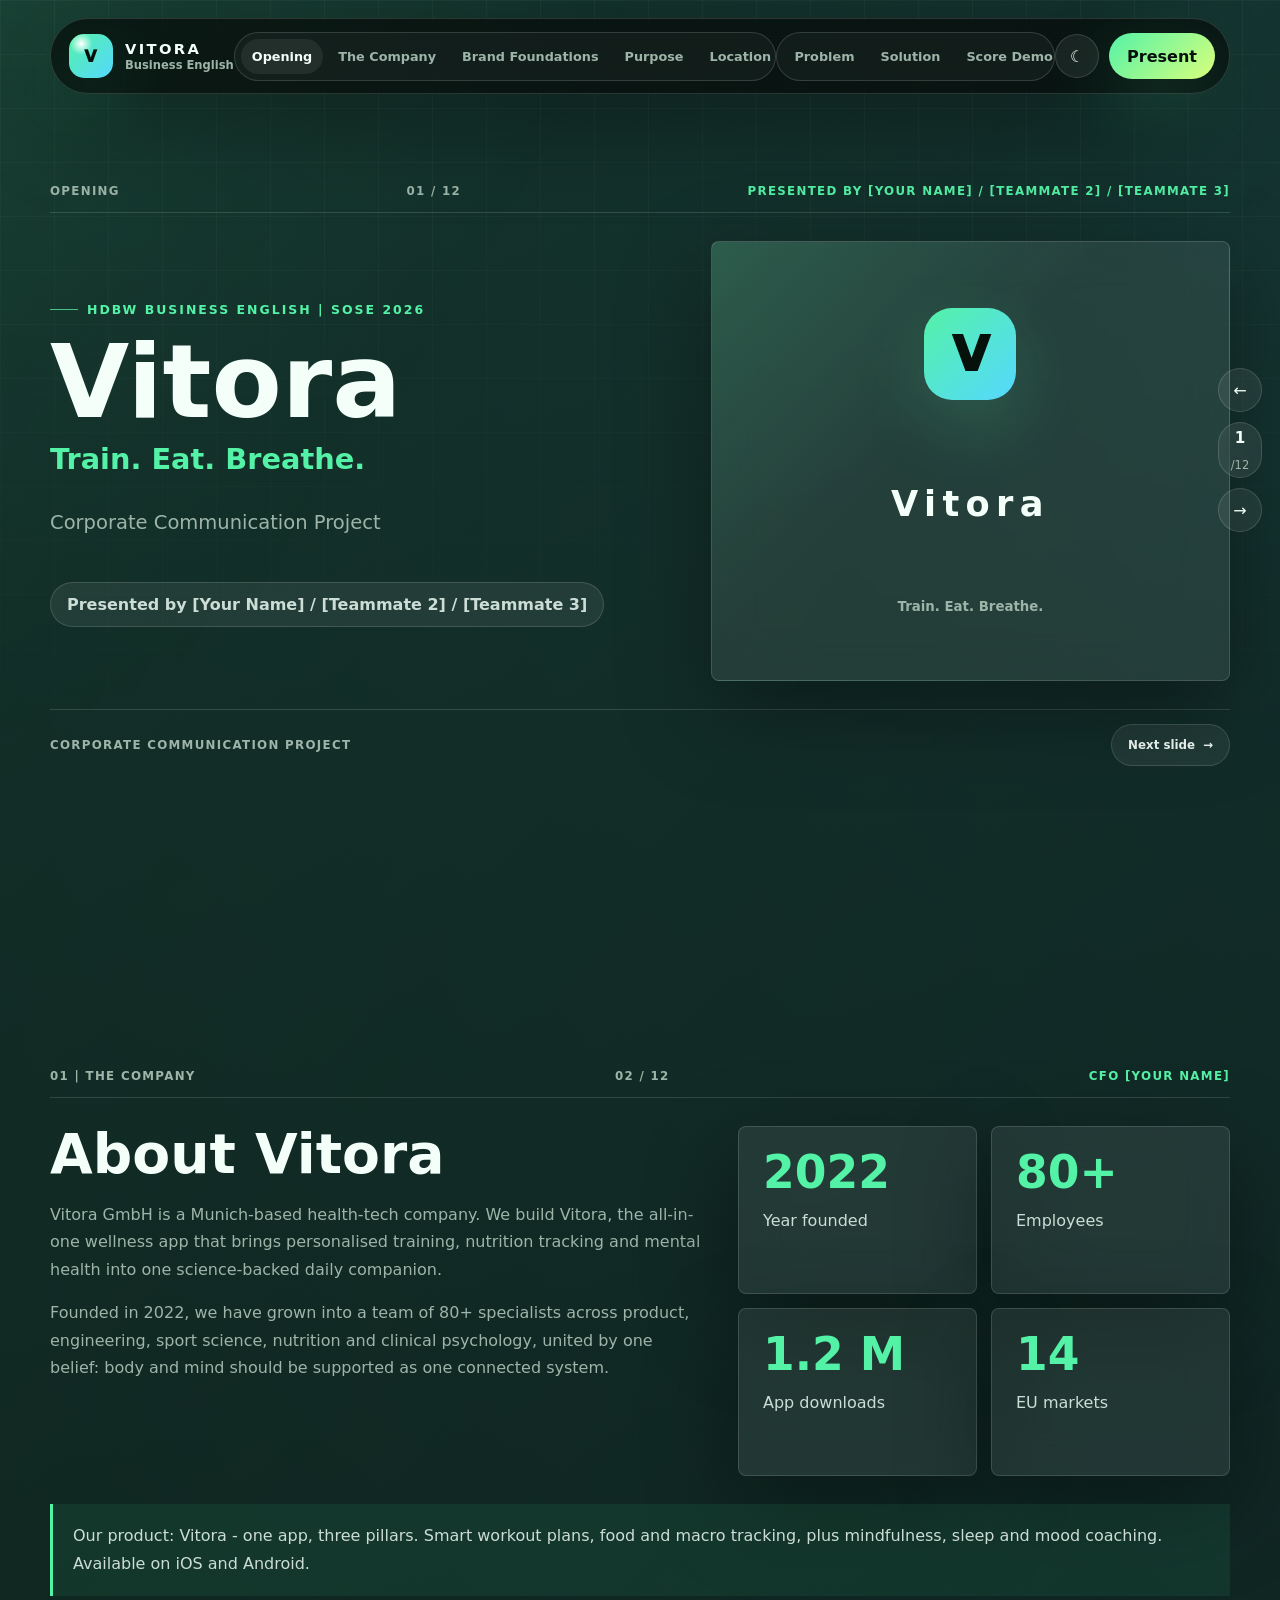
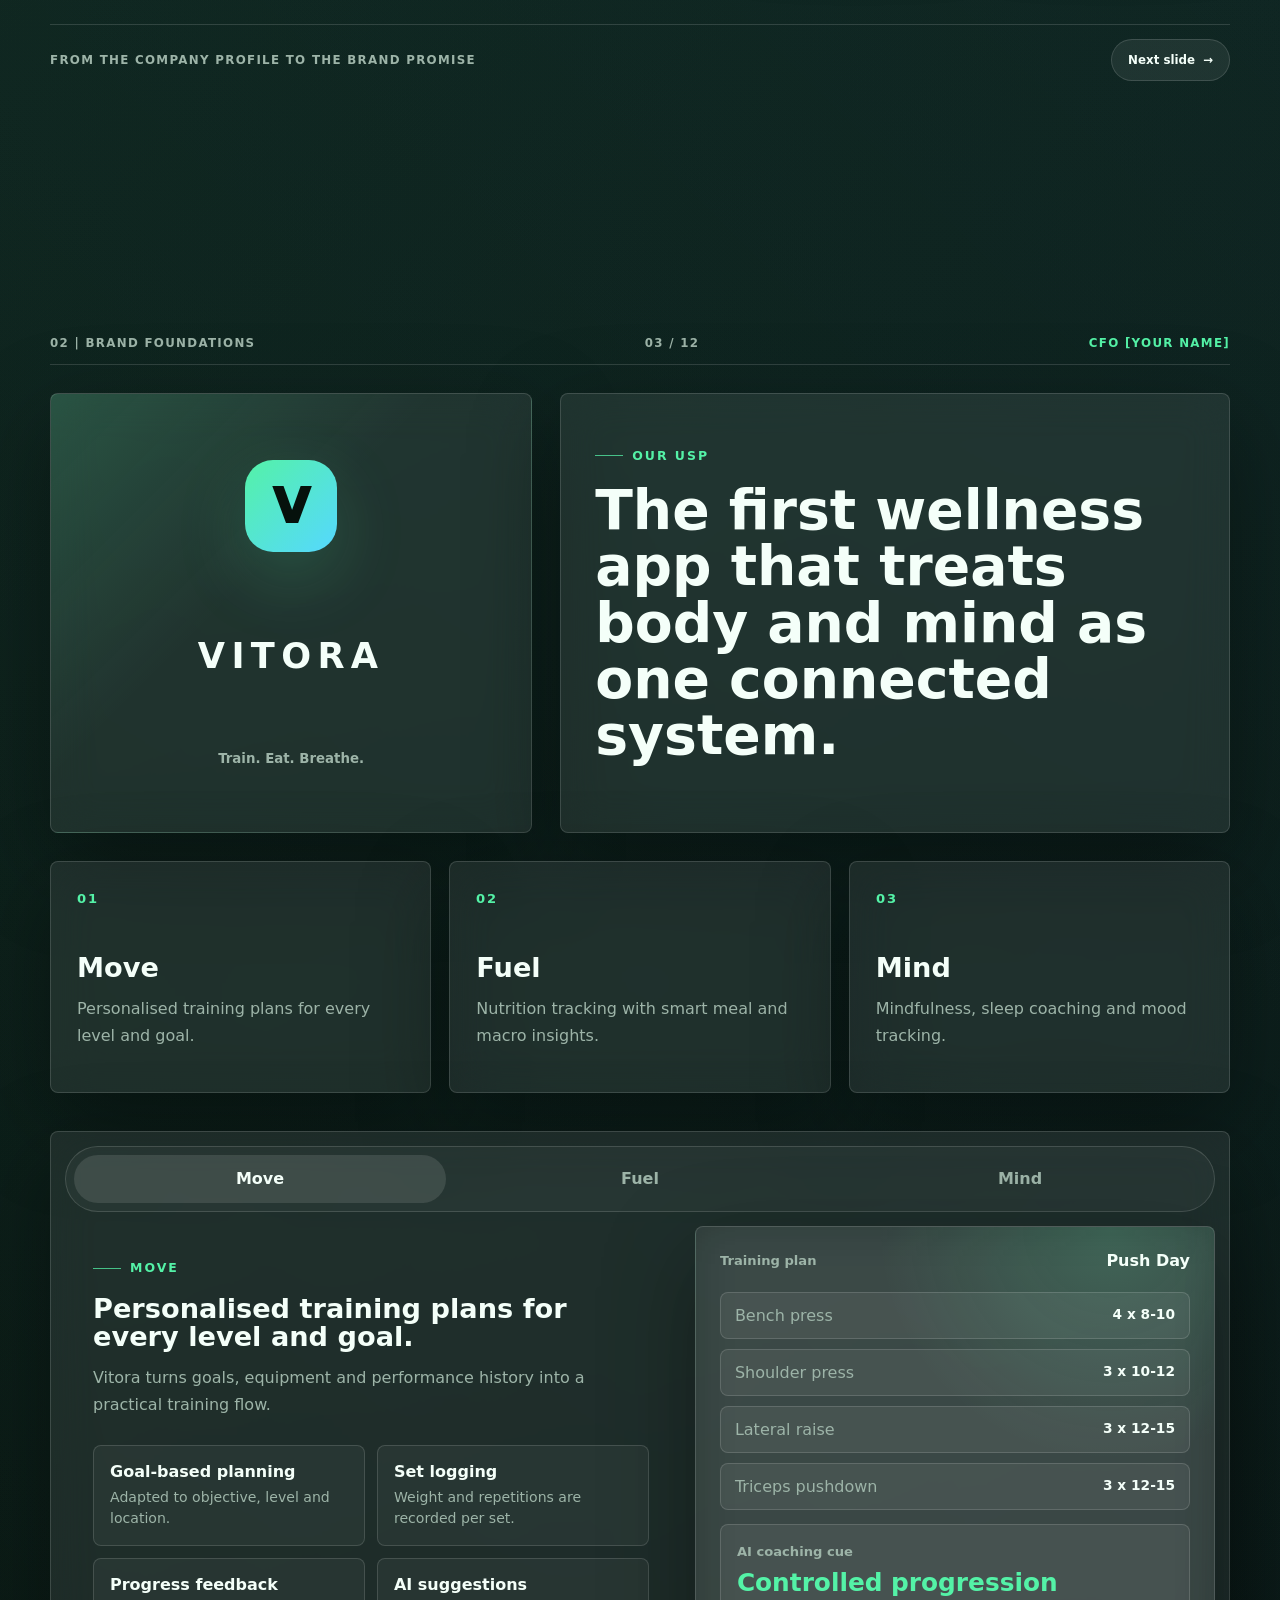
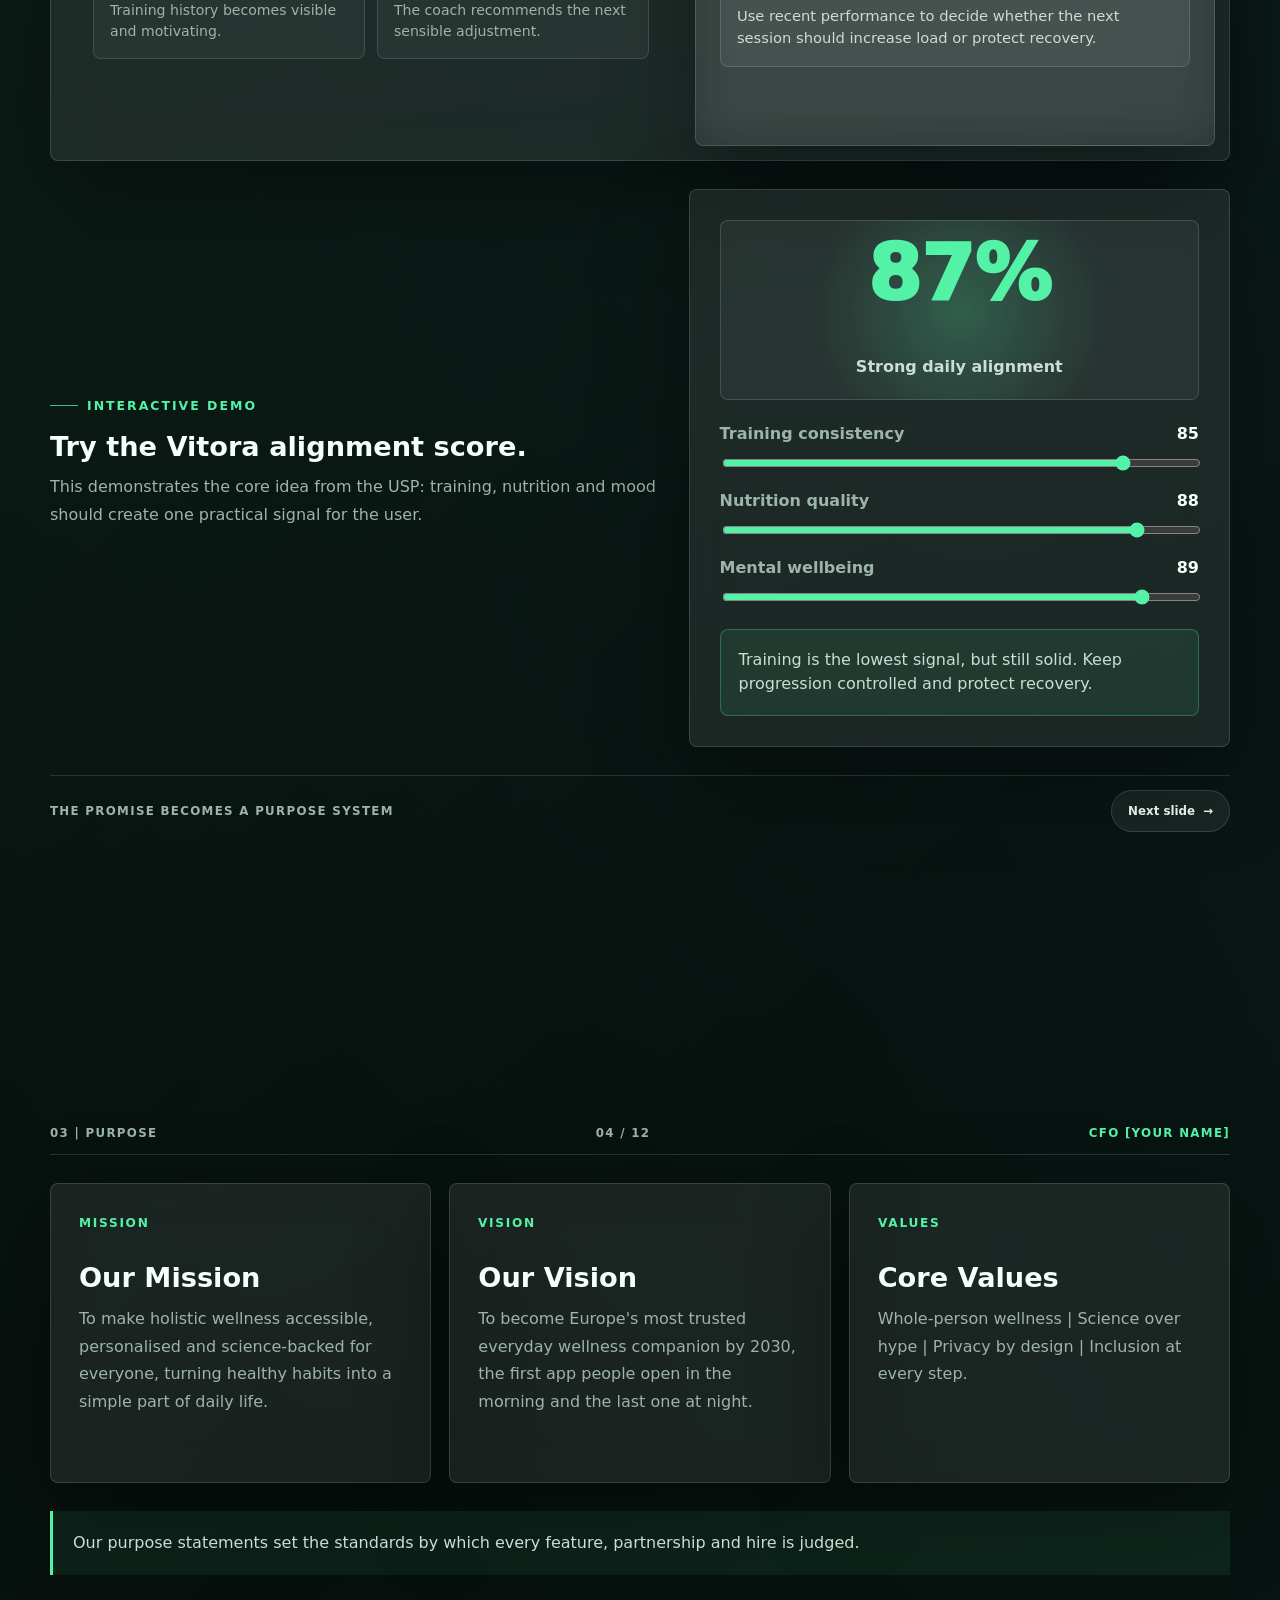
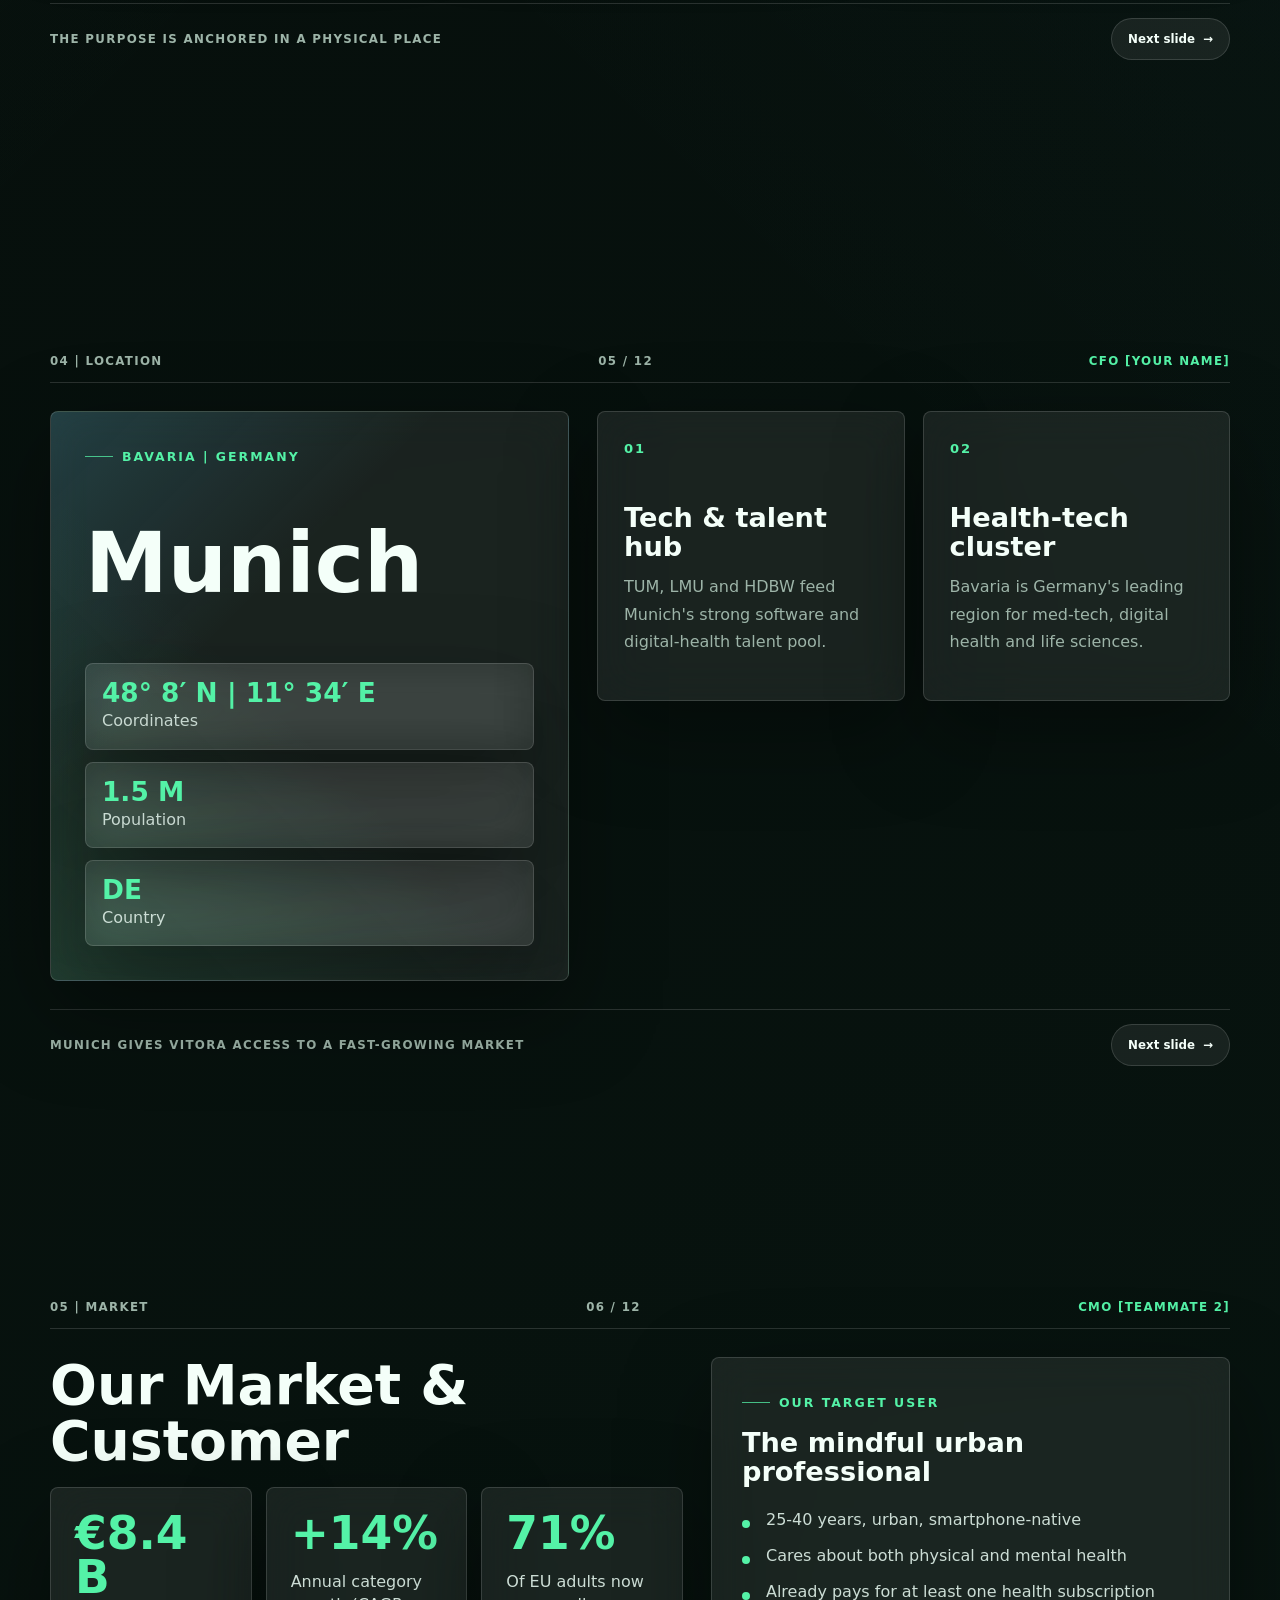
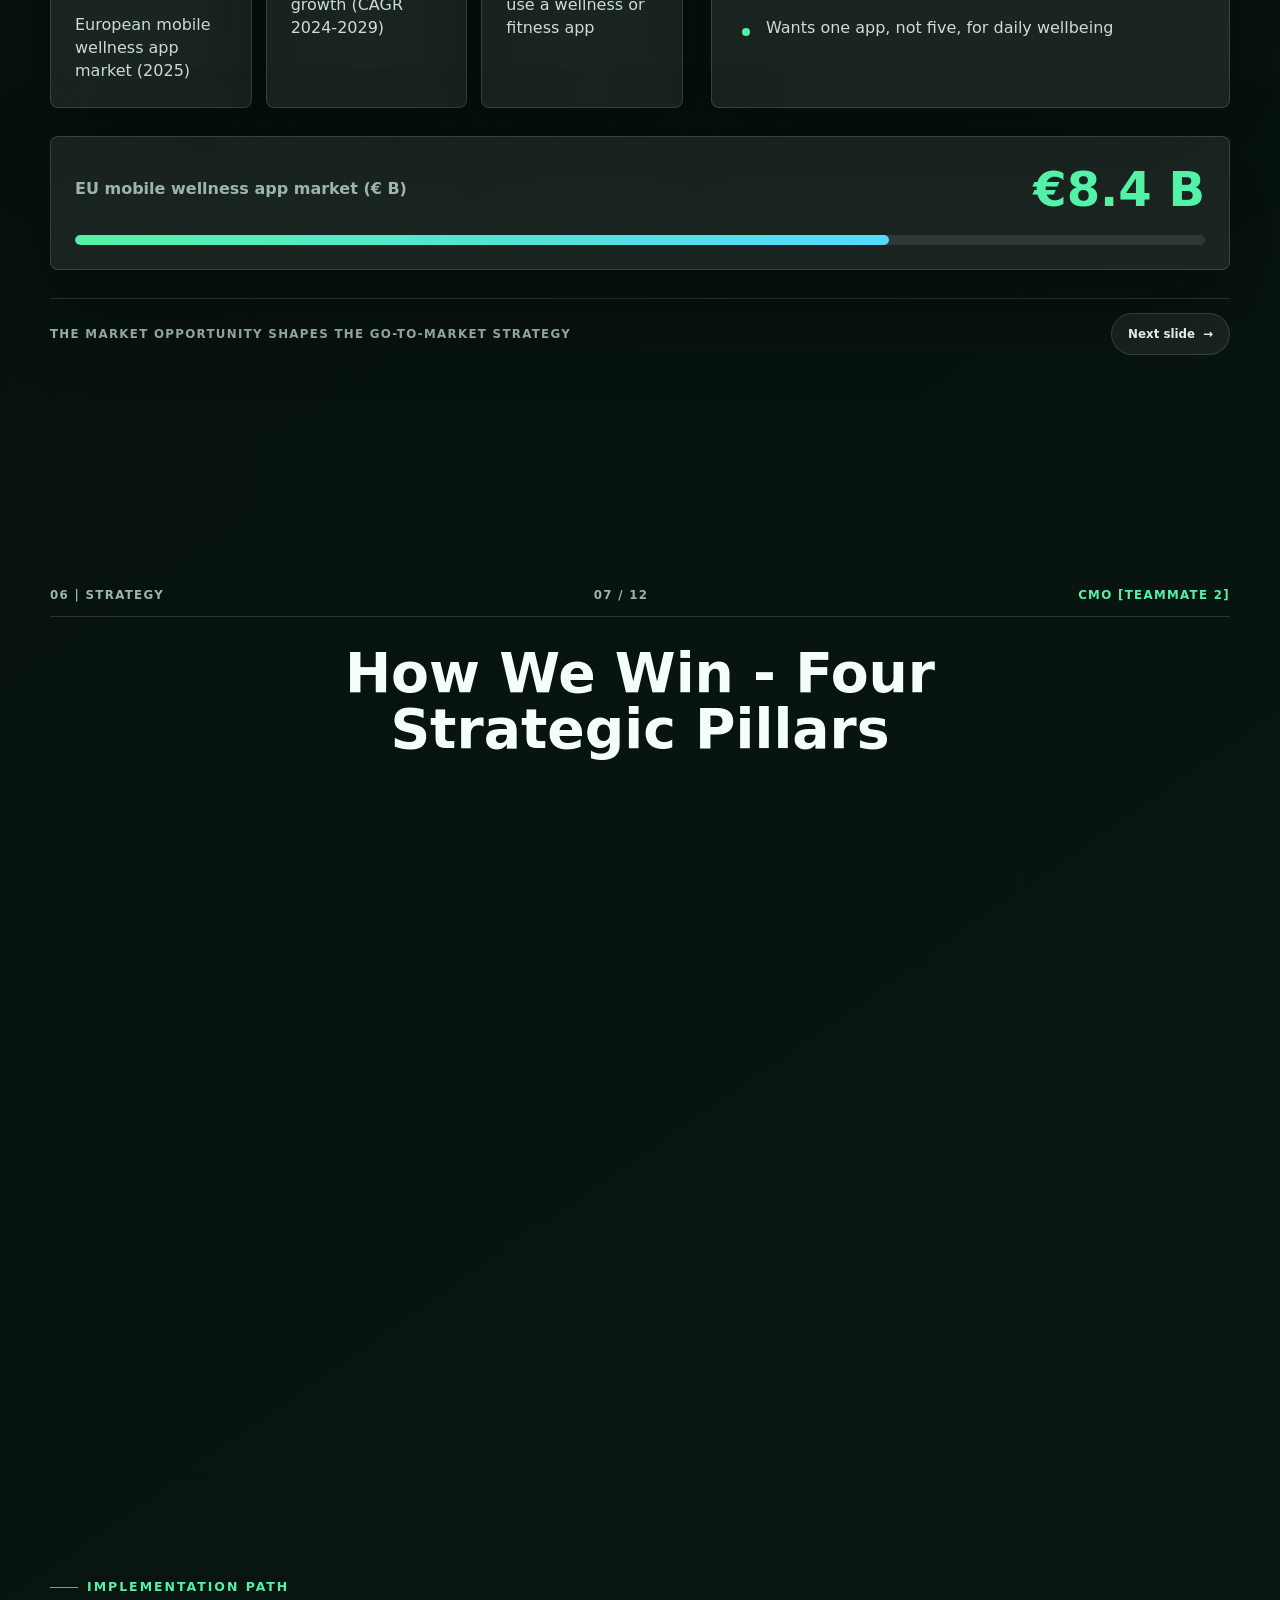
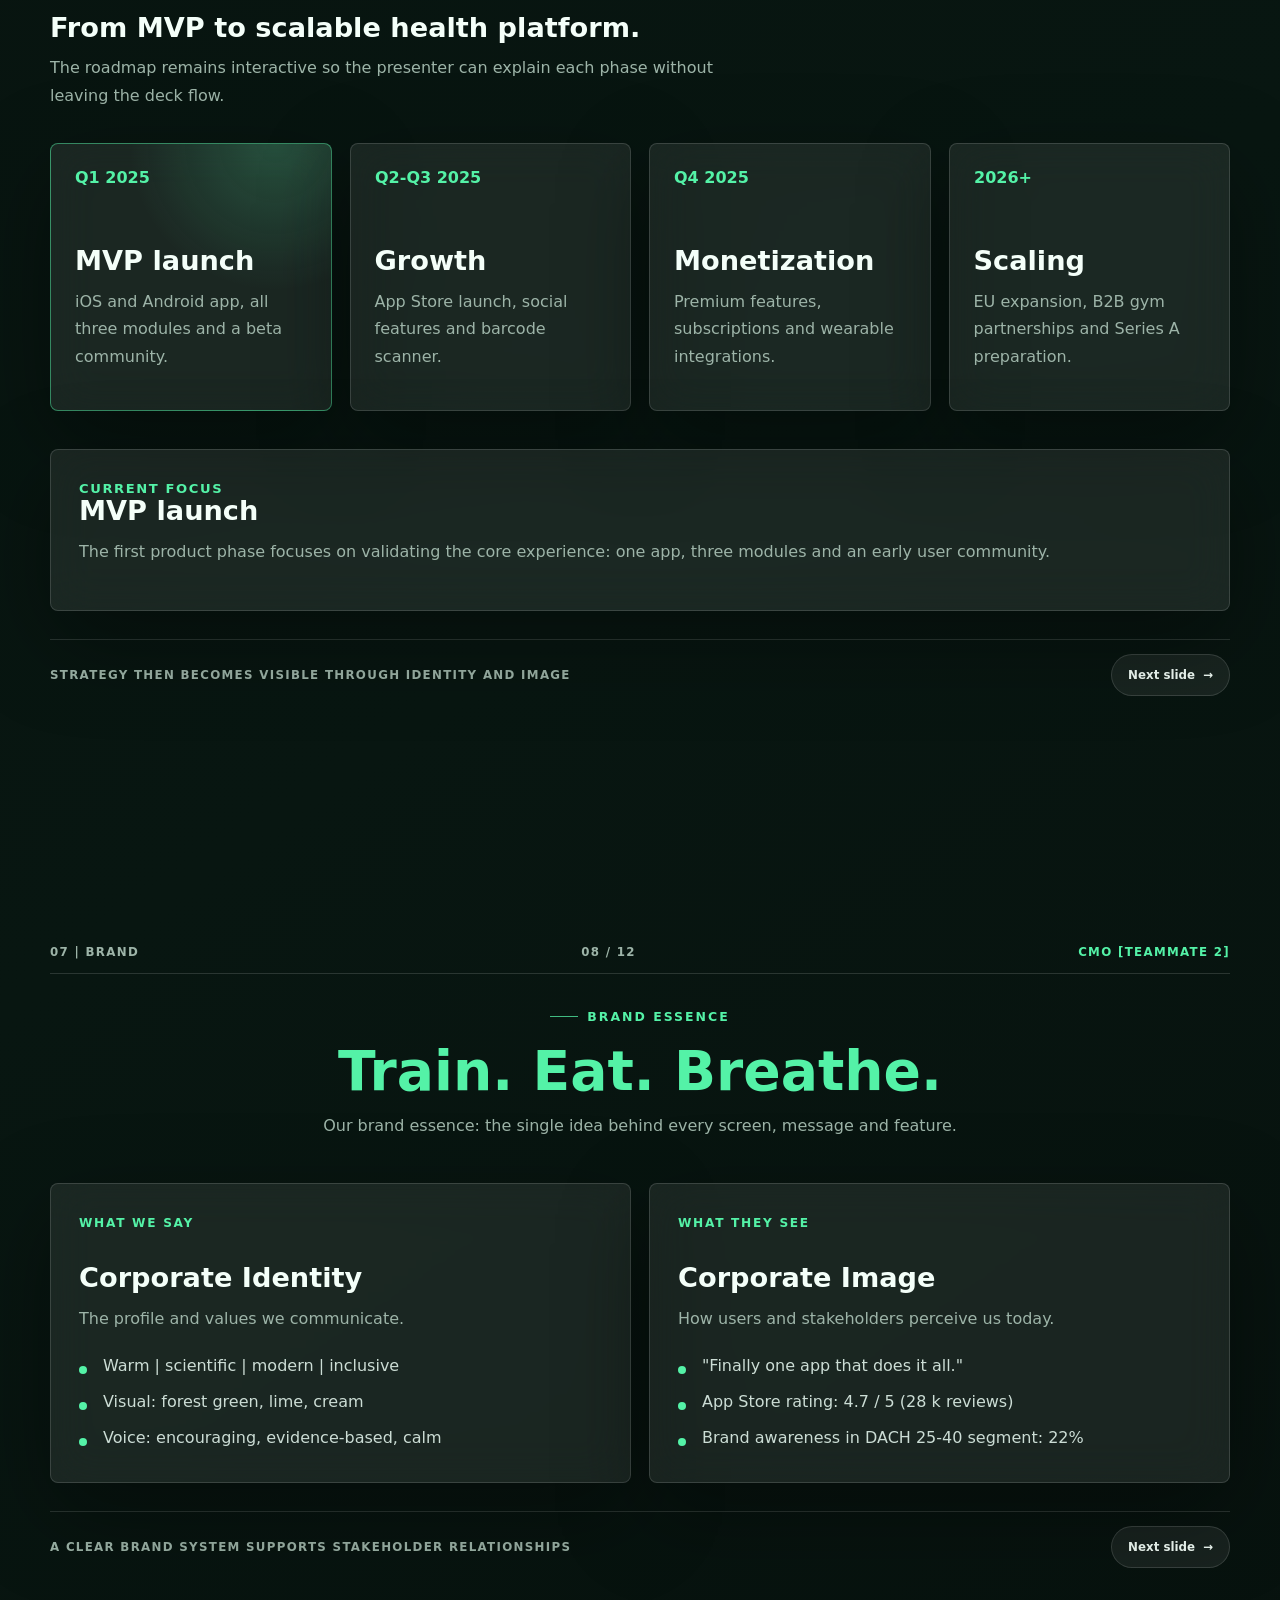
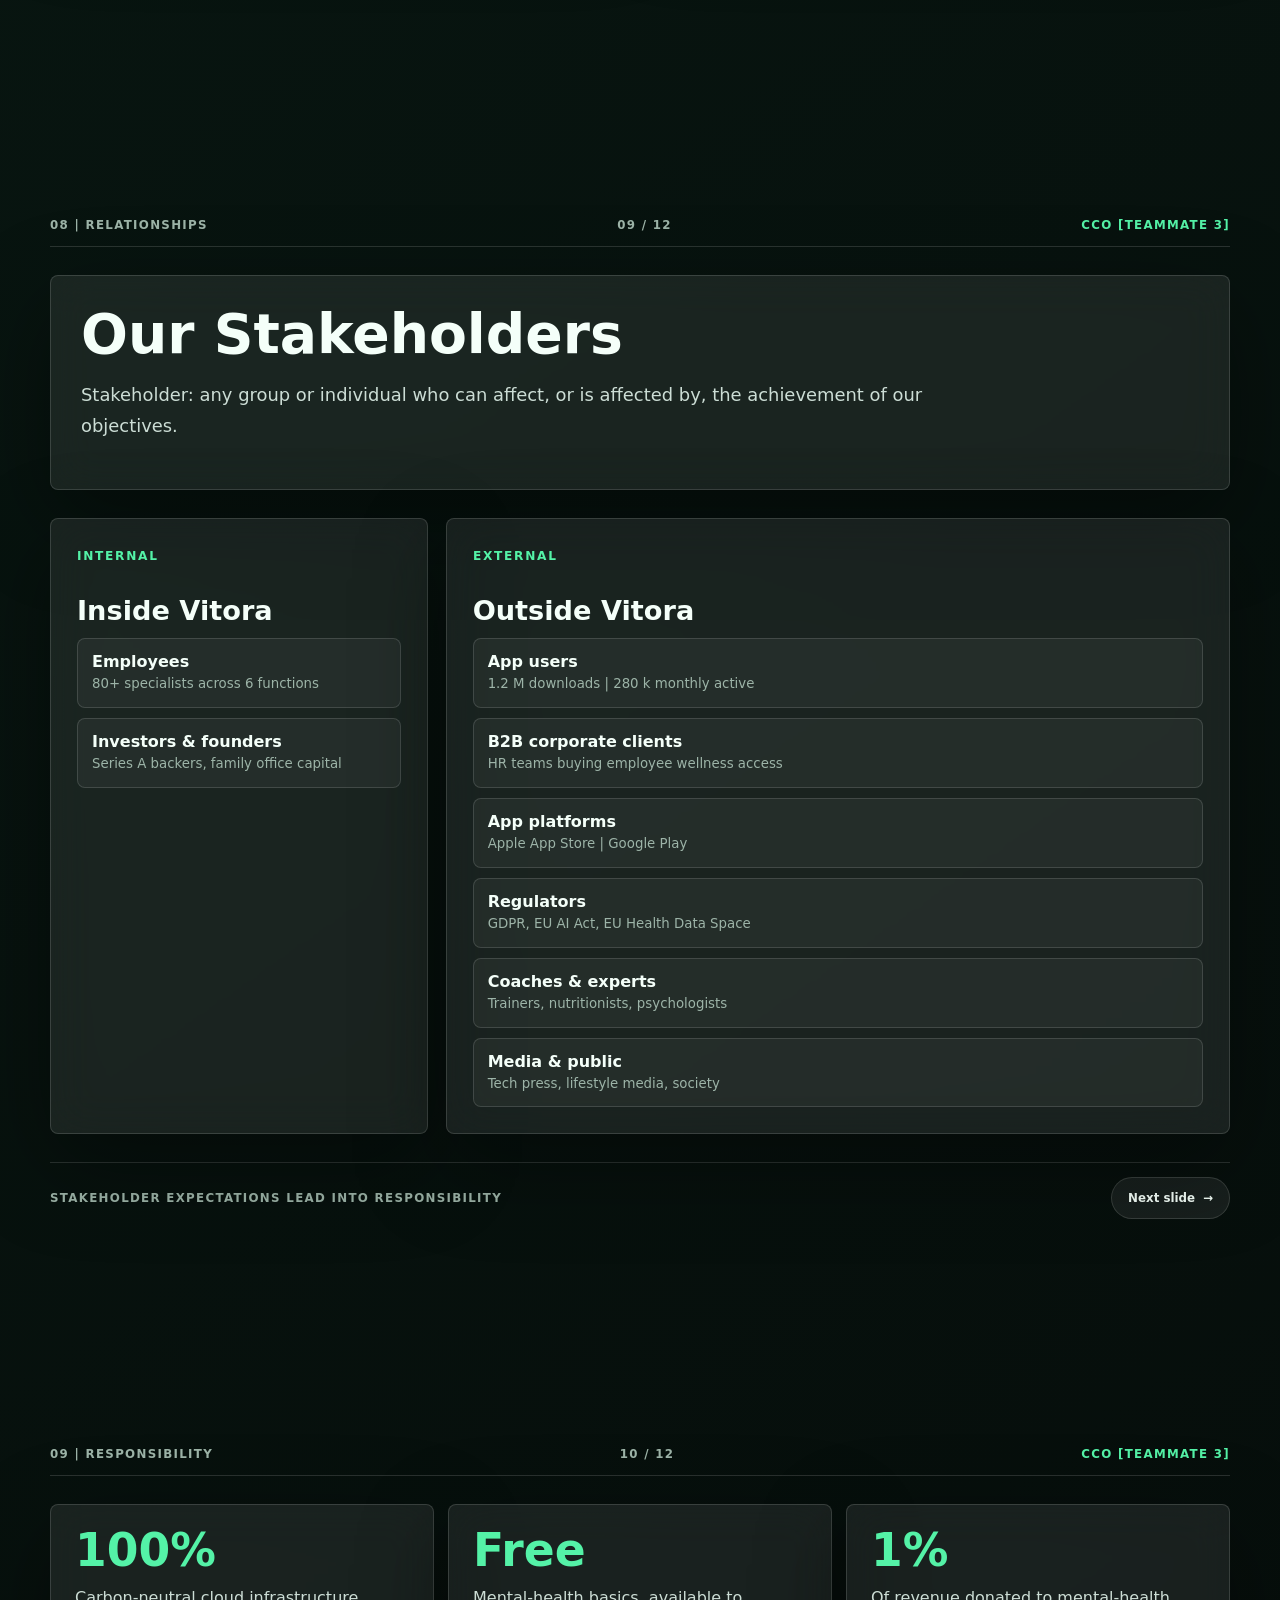
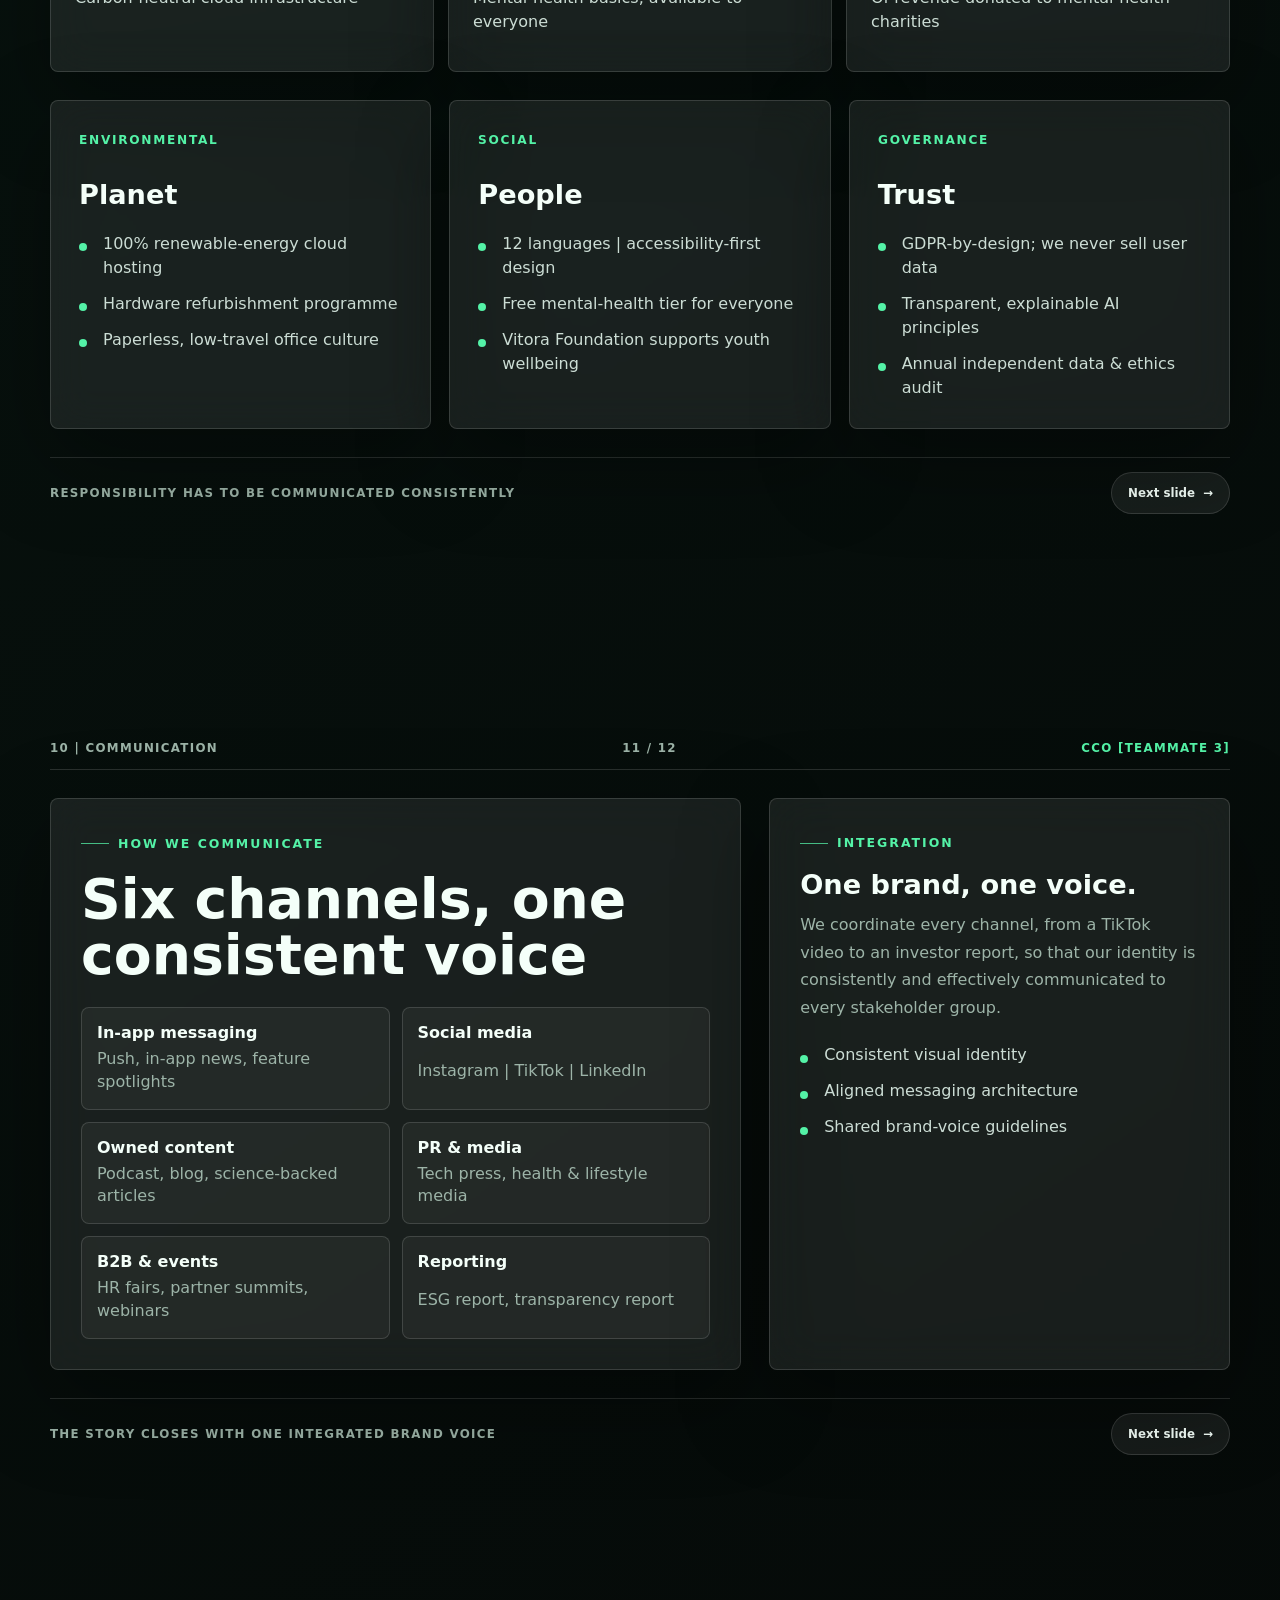
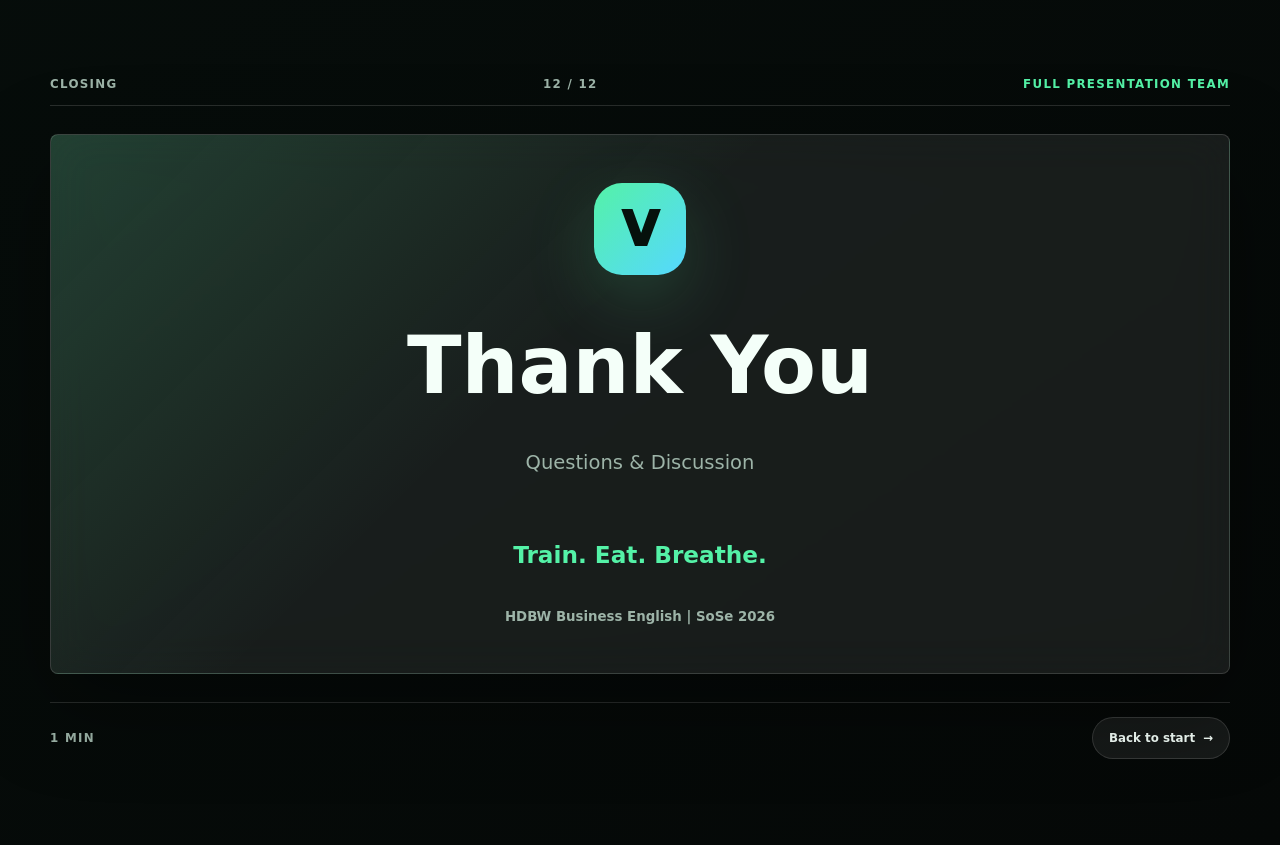
==== commit 5f88ab85: "Merge branch 'main' into Recactor-relume-AI" ====
--- a/index.html
+++ b/index.html
@@ -37,6 +37,16 @@
 
     <nav class="main-nav" id="mainNav" aria-label="Presentation navigation"></nav>
 
+    <nav class="main-nav" aria-label="Main navigation">
+      <a href="#problem">Problem</a>
+      <a href="#solution">Solution</a>
+      <a href="#simulator">Score Demo</a>
+      <a href="#product">Product</a>
+      <a href="#market">Market</a>
+      <a href="#business">Business</a>
+      <a href="#roadmap">Roadmap</a>
+    </nav>
+ 
     <div class="header-actions">
       <button class="icon-button" id="themeToggle" type="button" aria-label="Toggle theme">&#9790;</button>
       <button class="nav-cta" id="fullscreenToggle" type="button">Present</button>
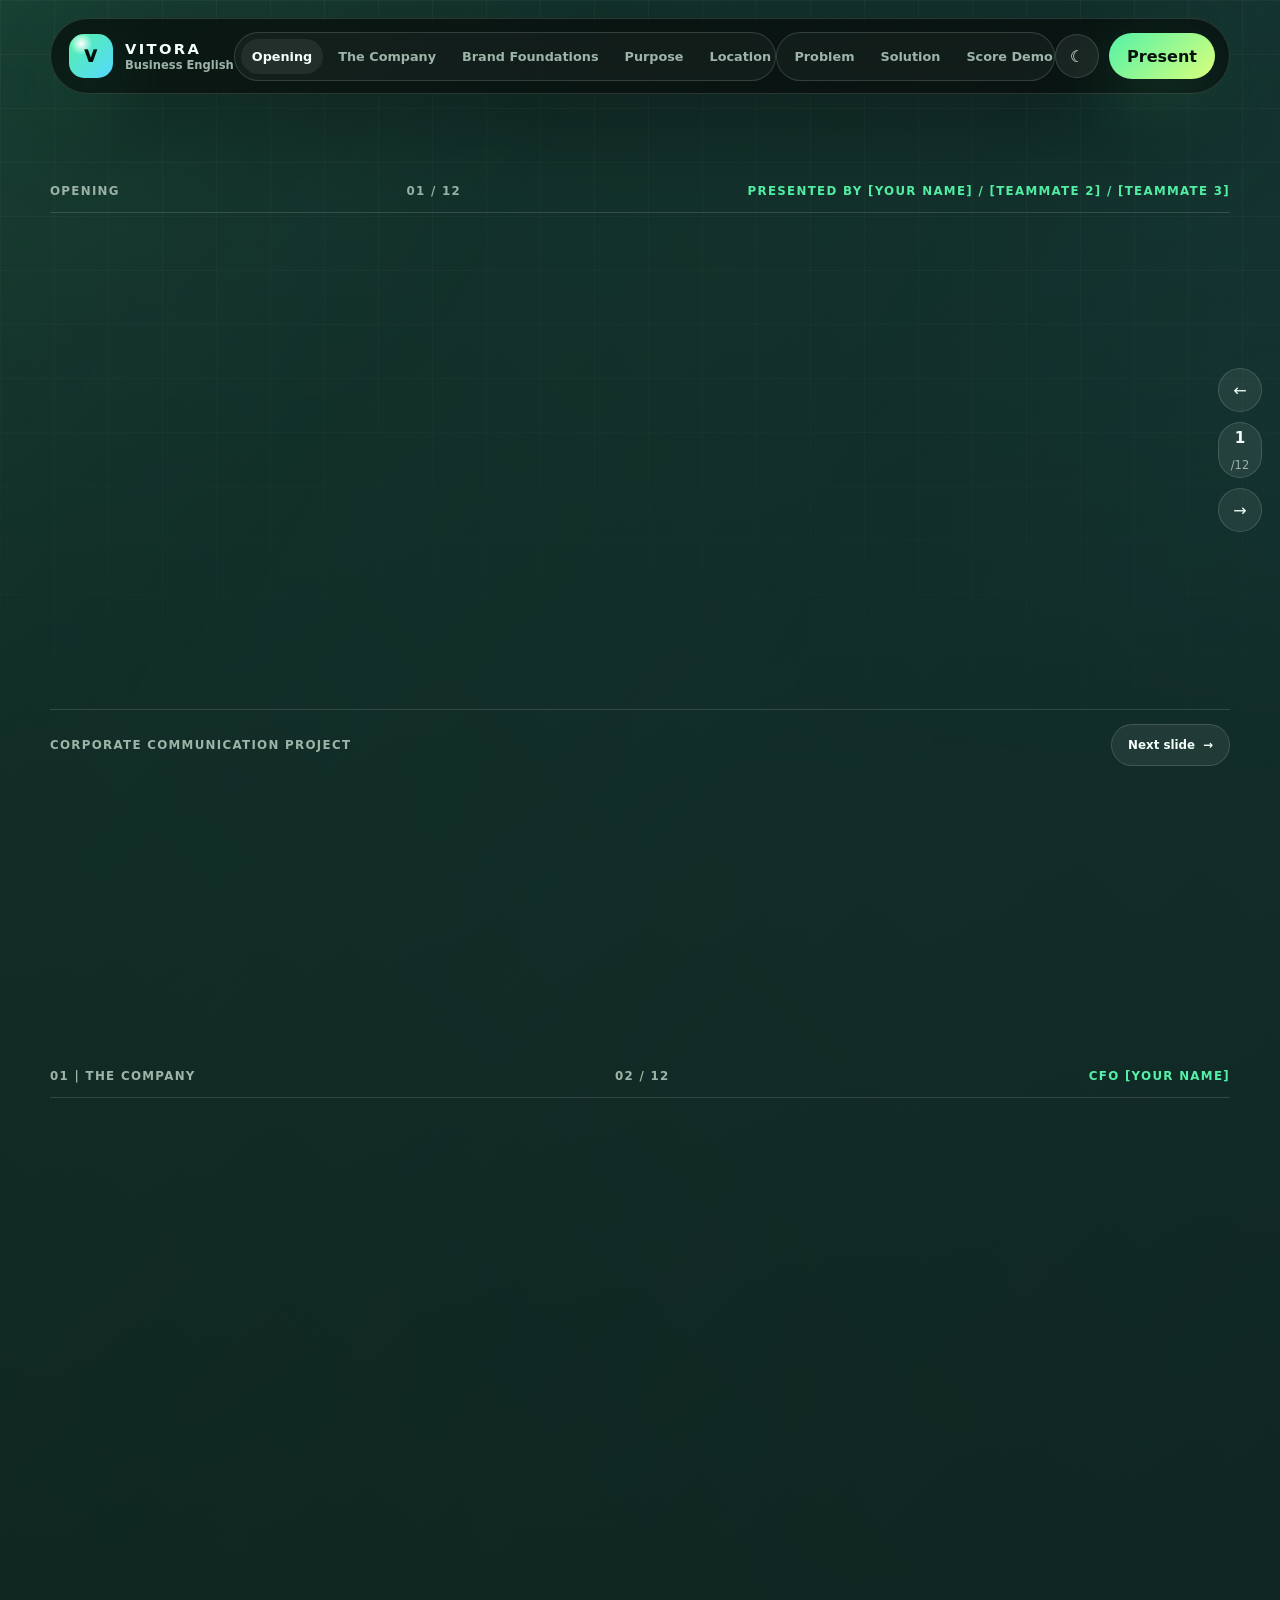
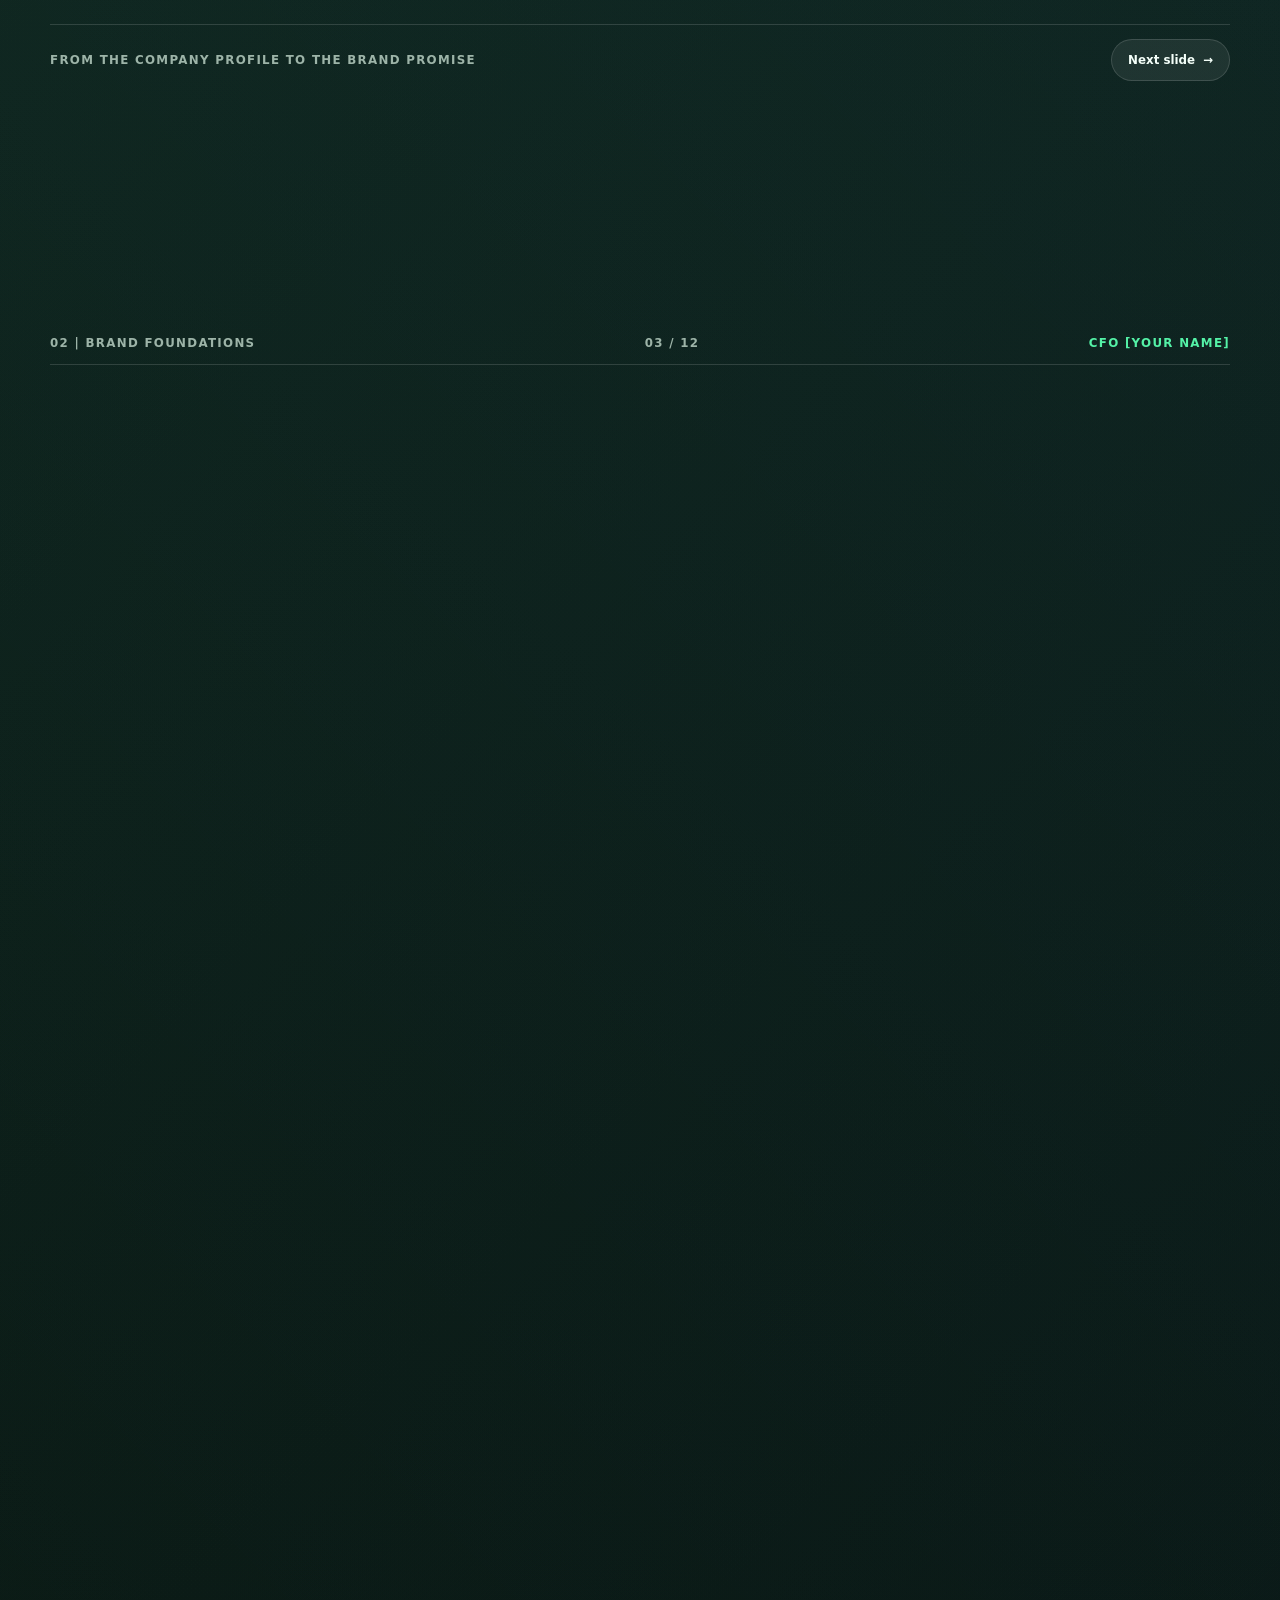
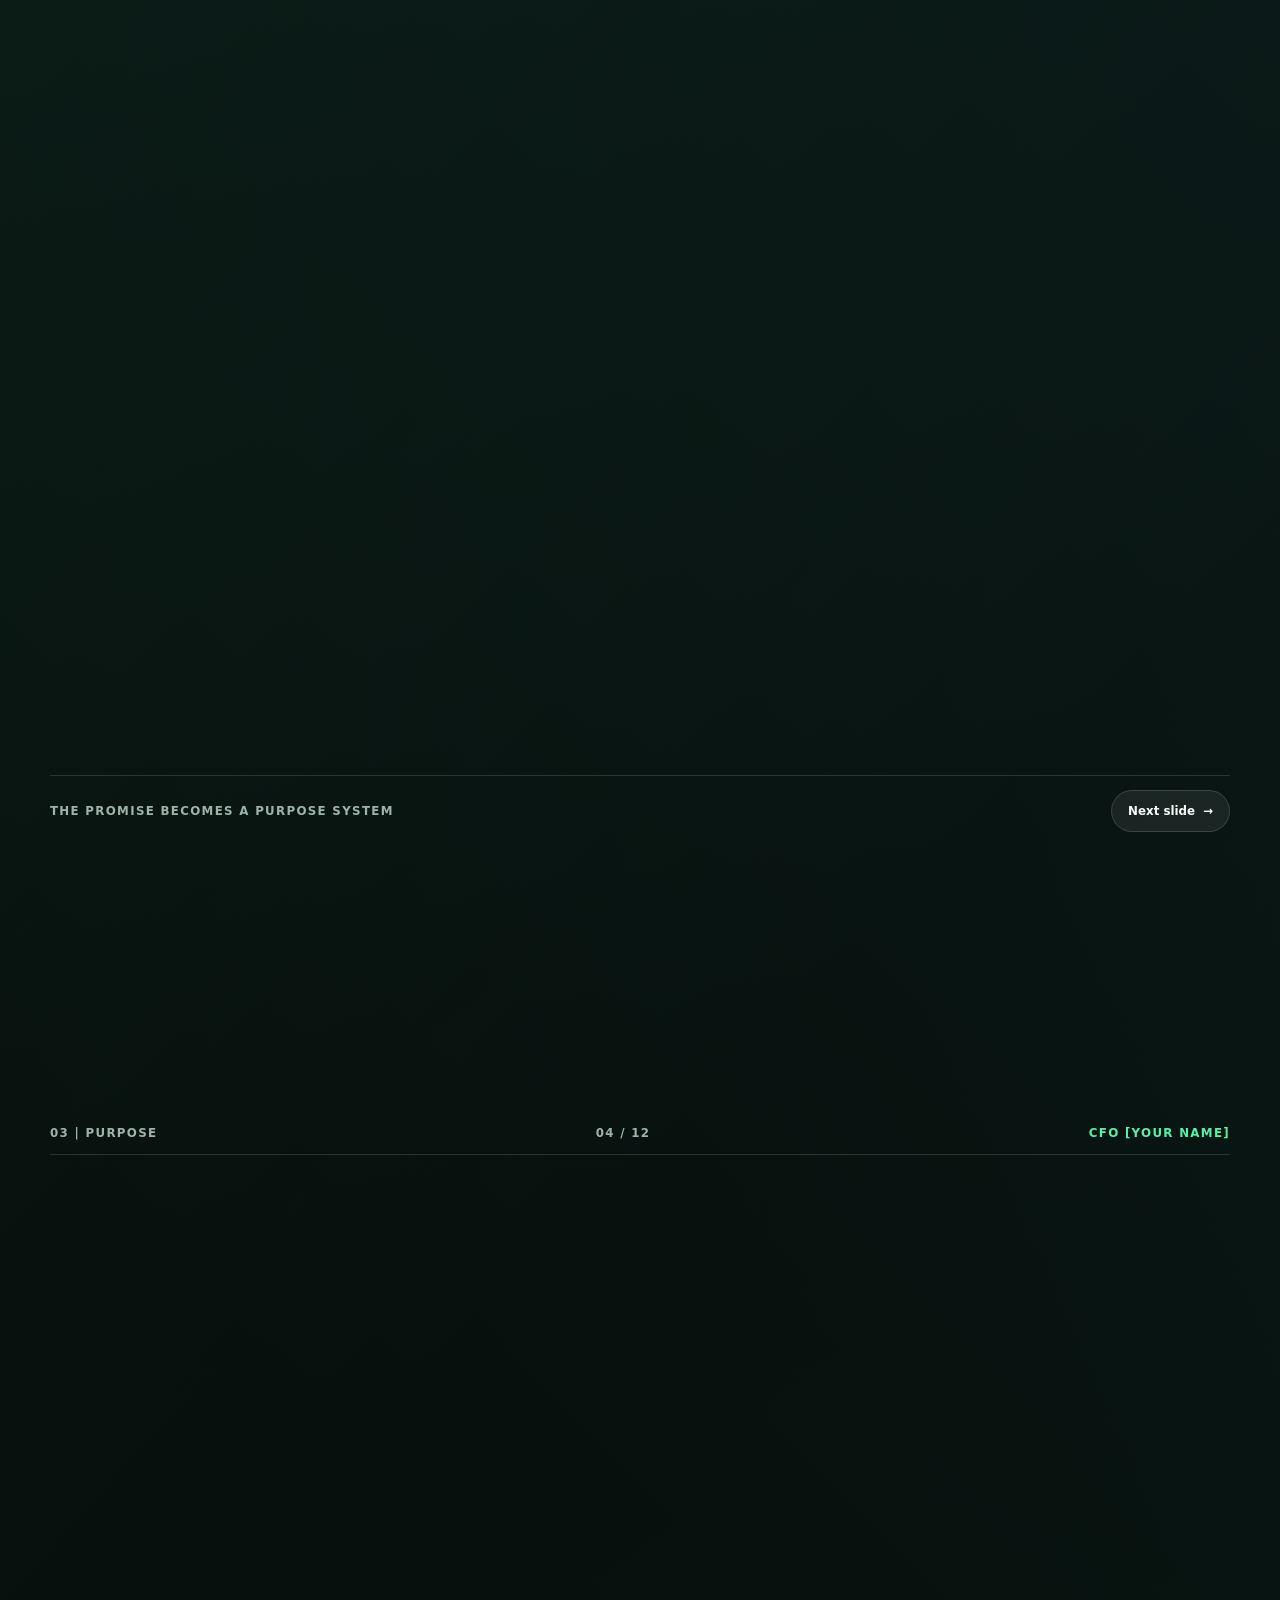
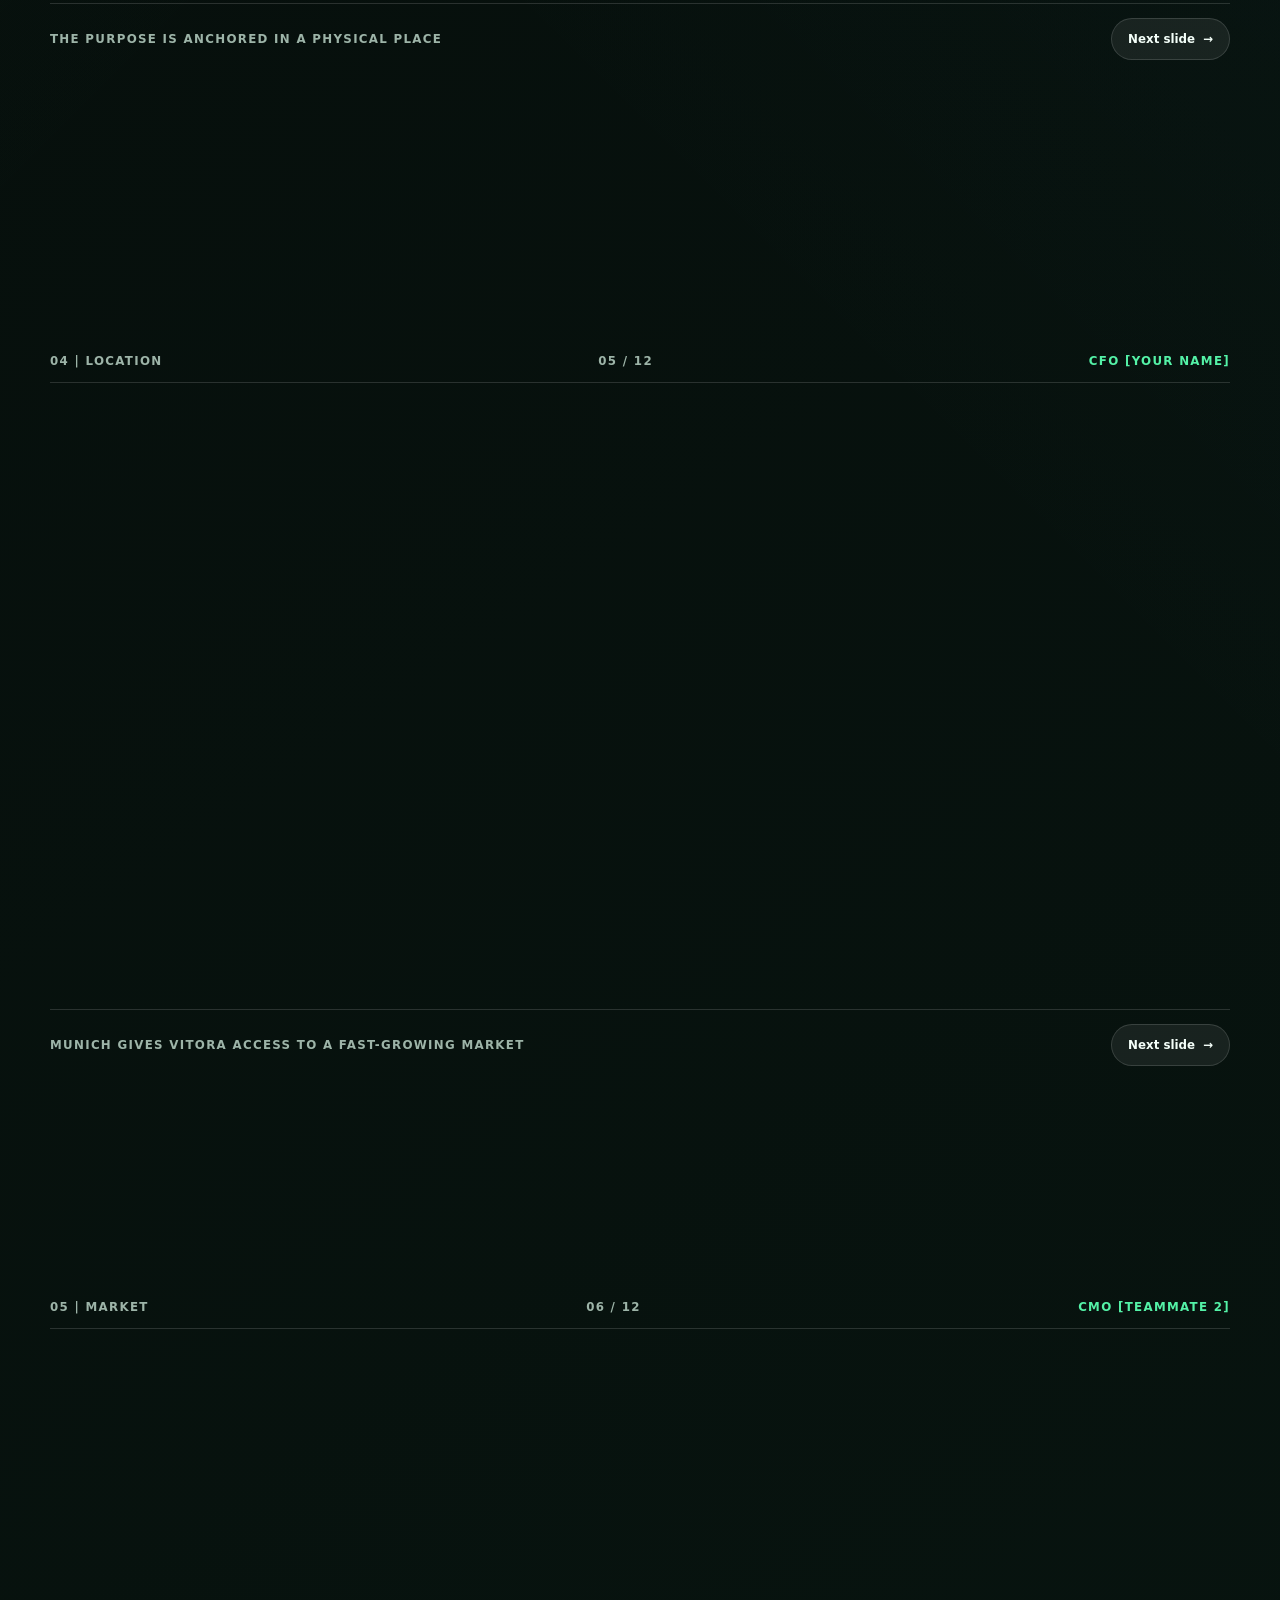
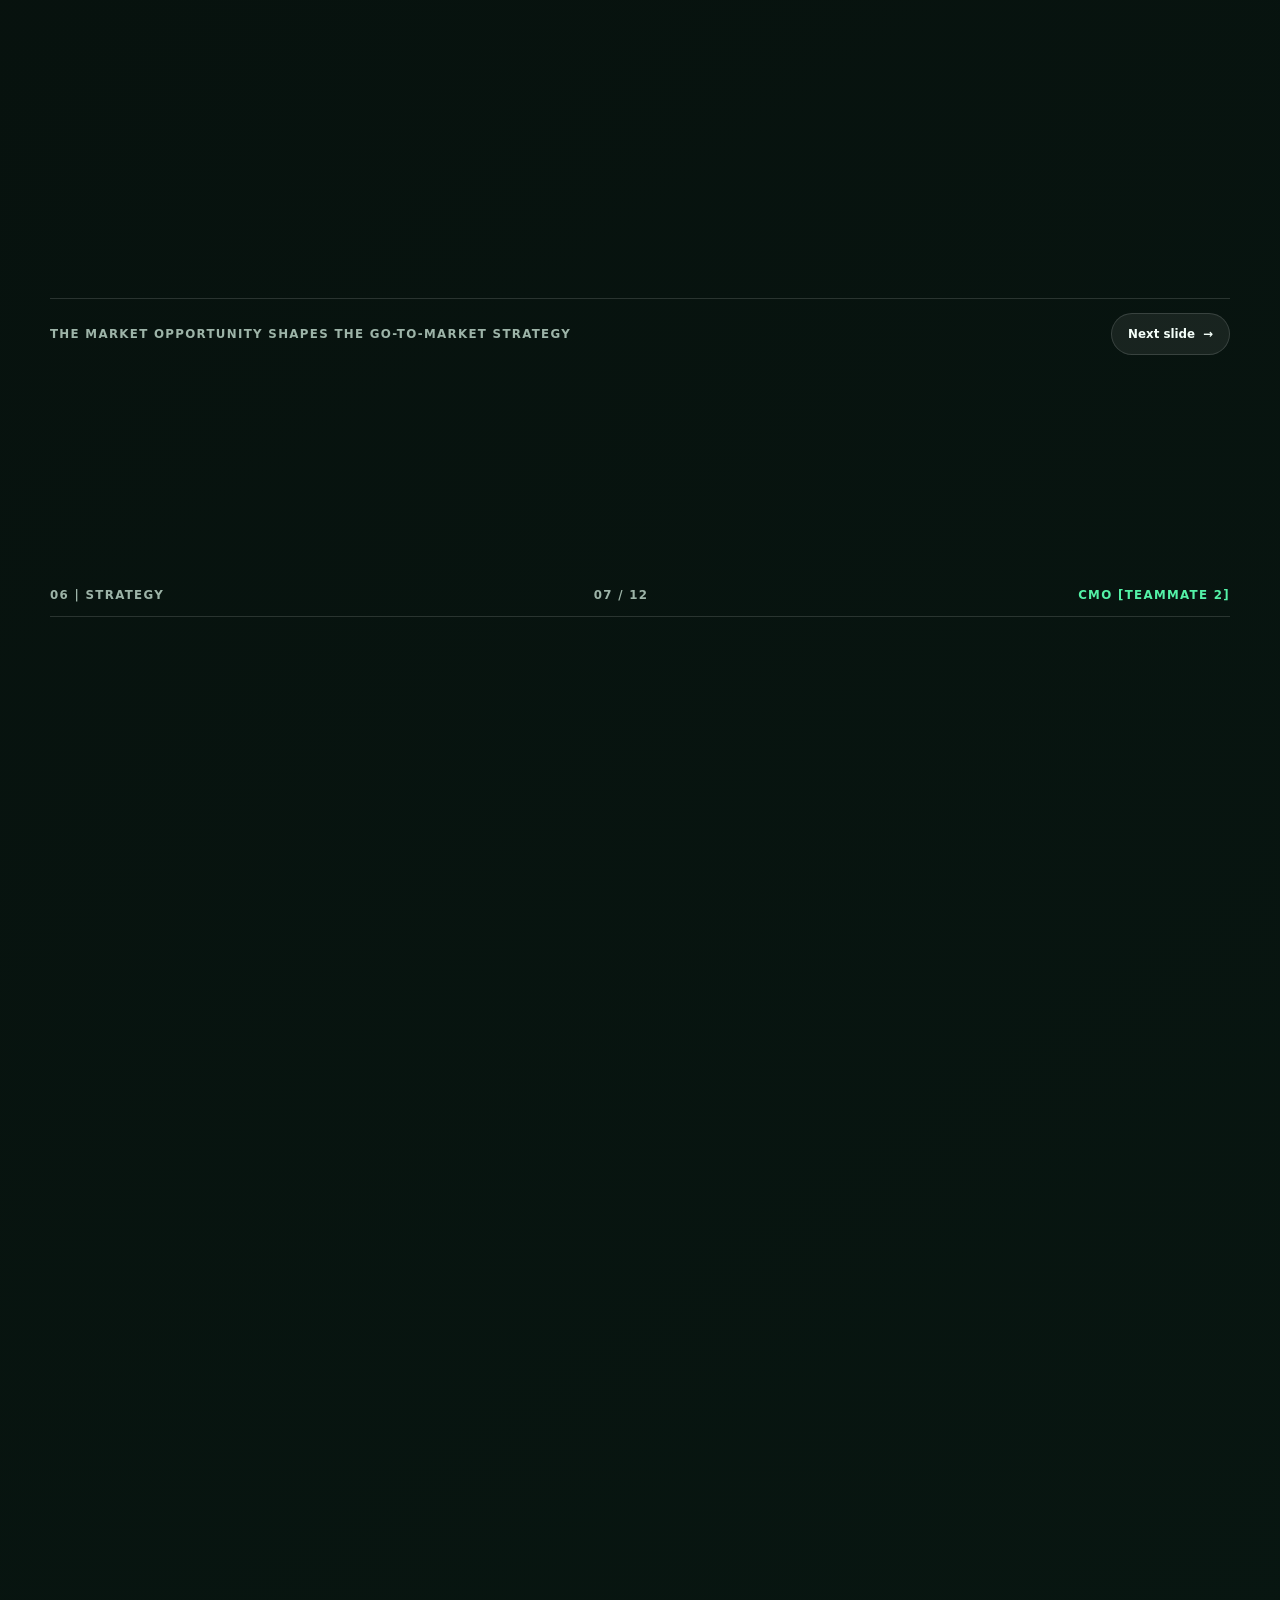
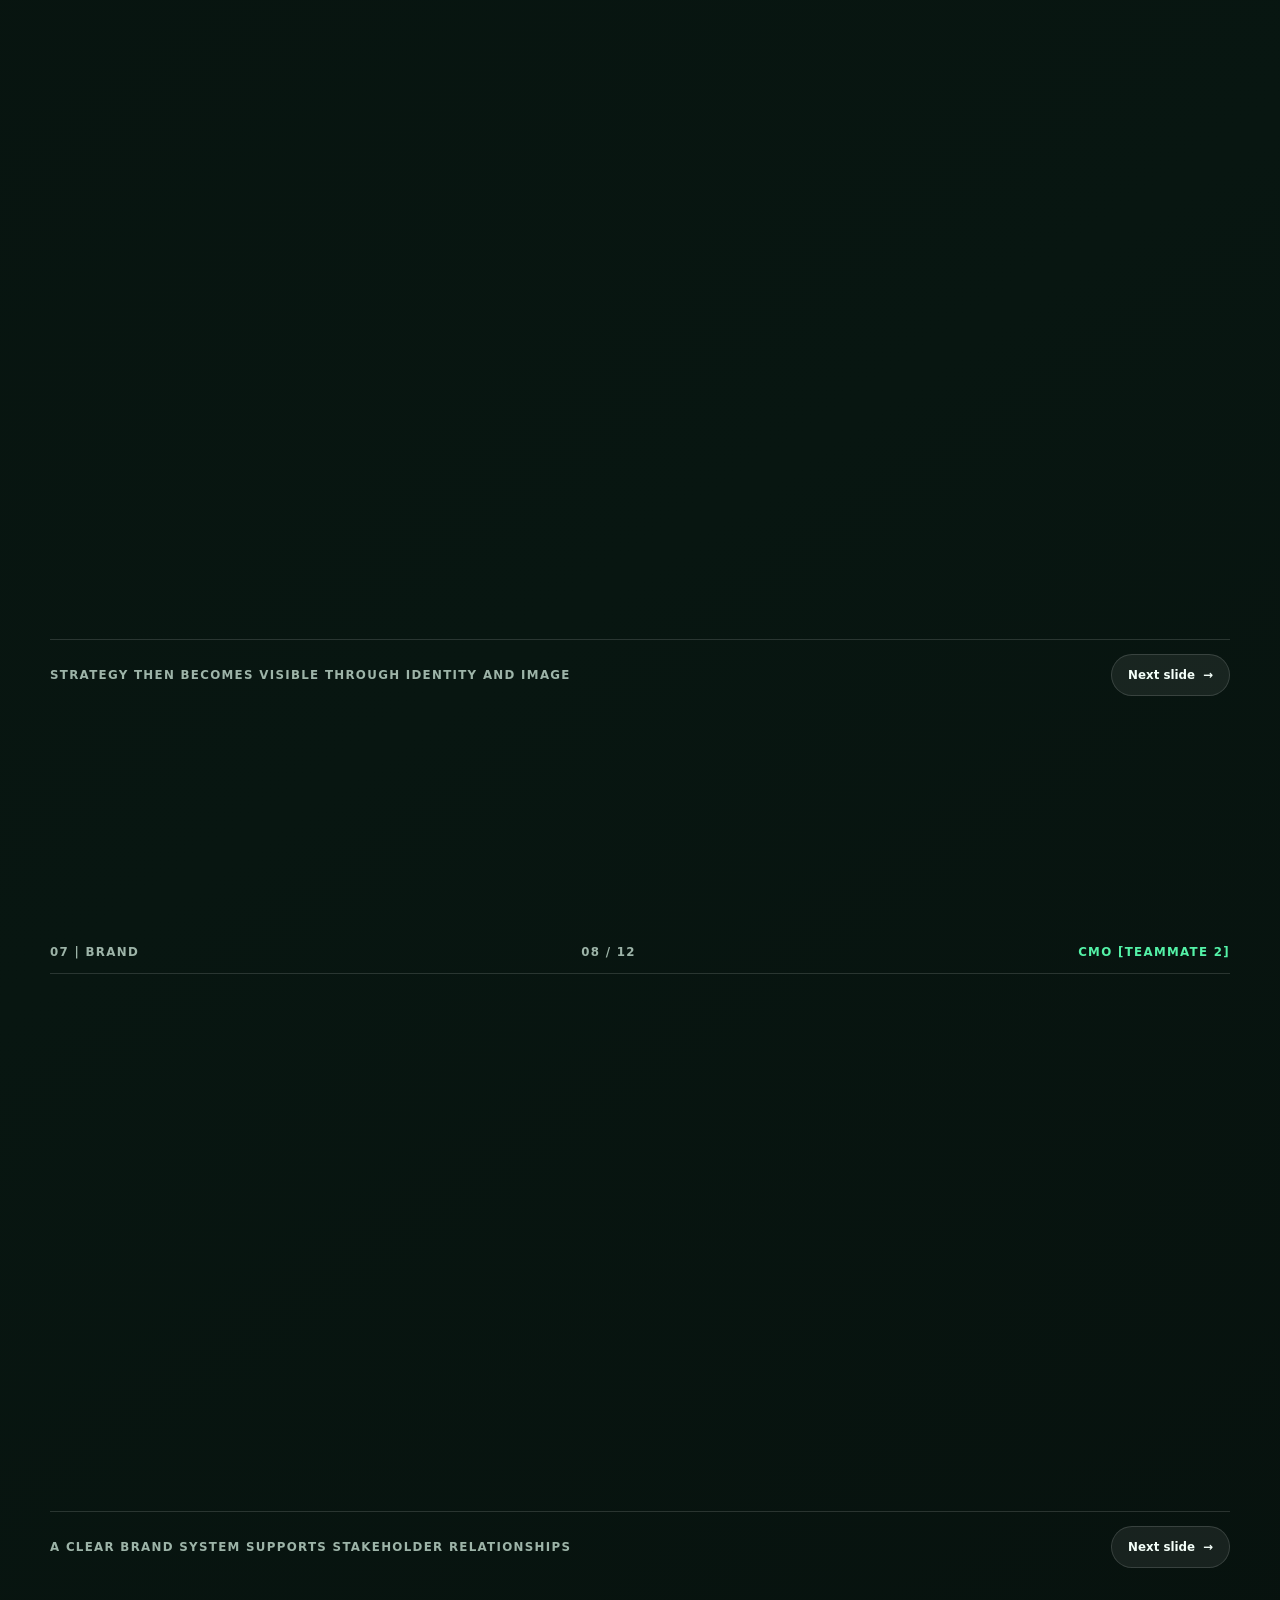
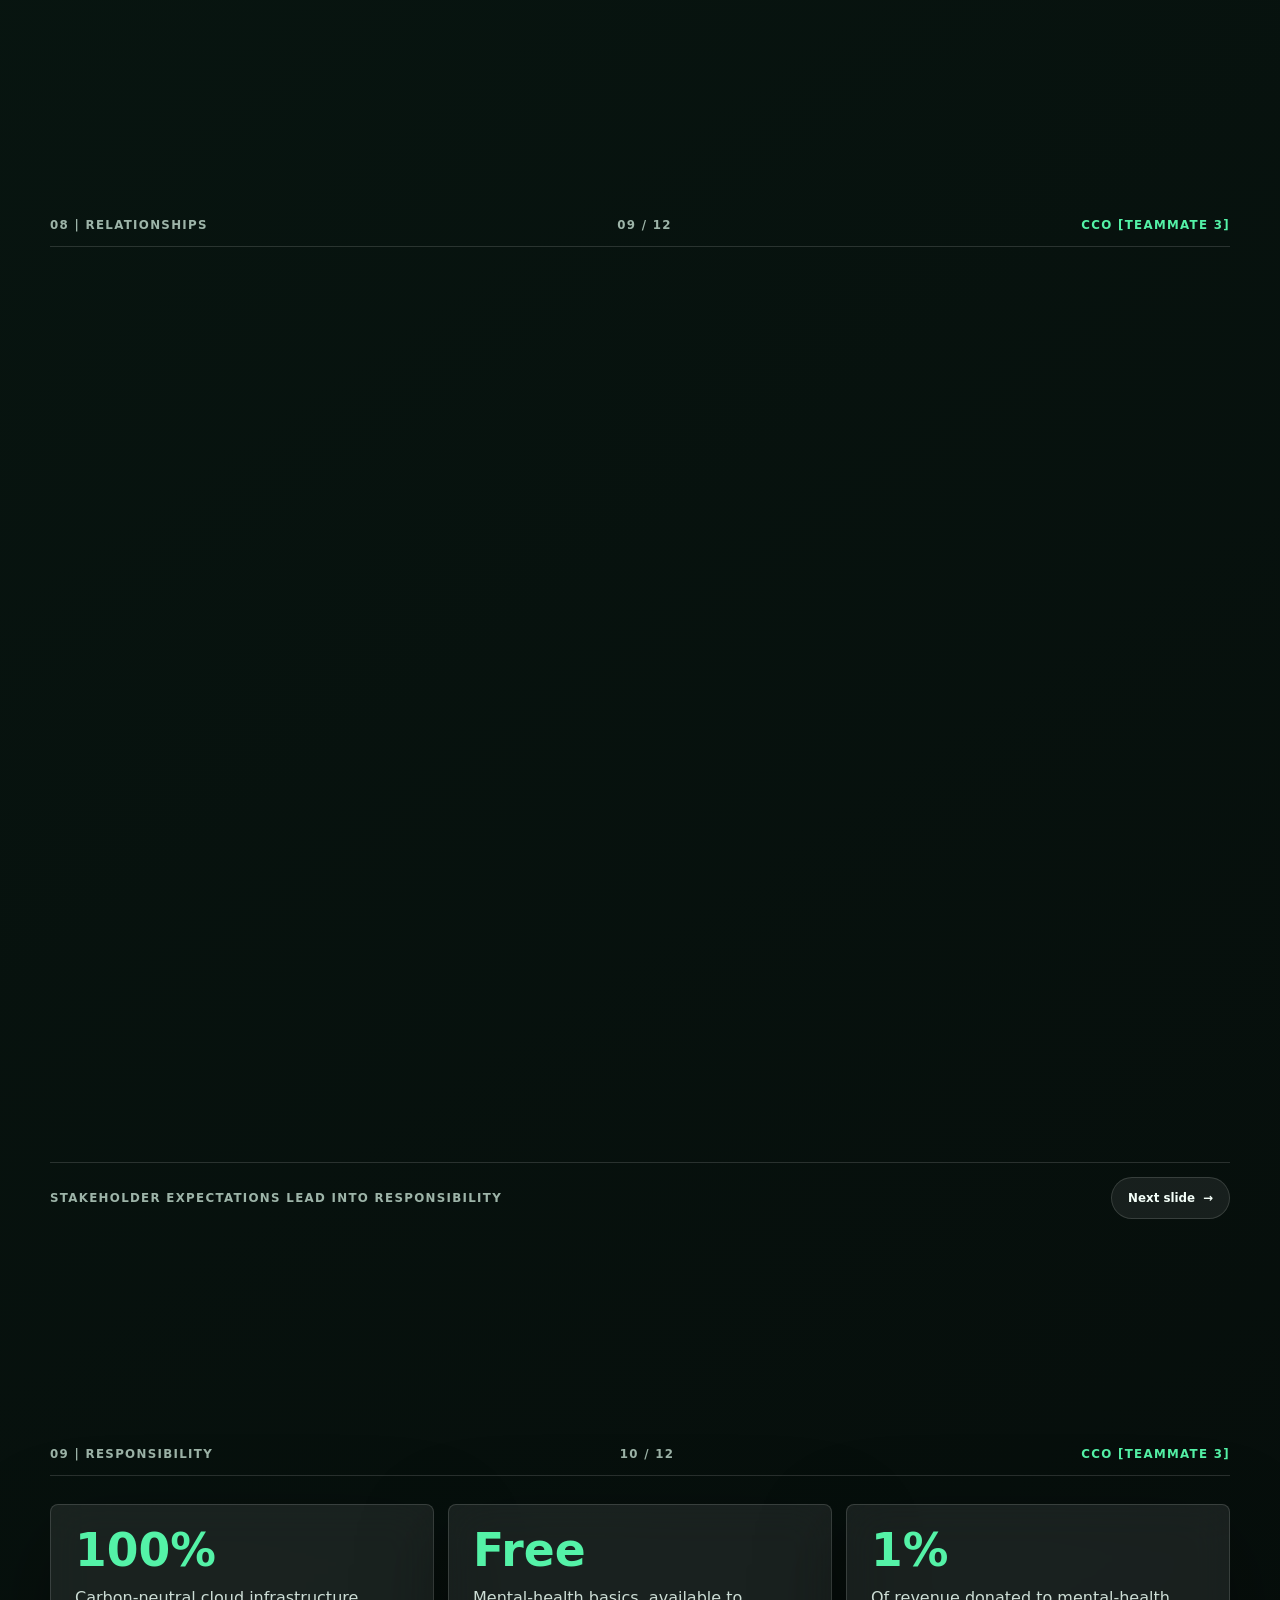
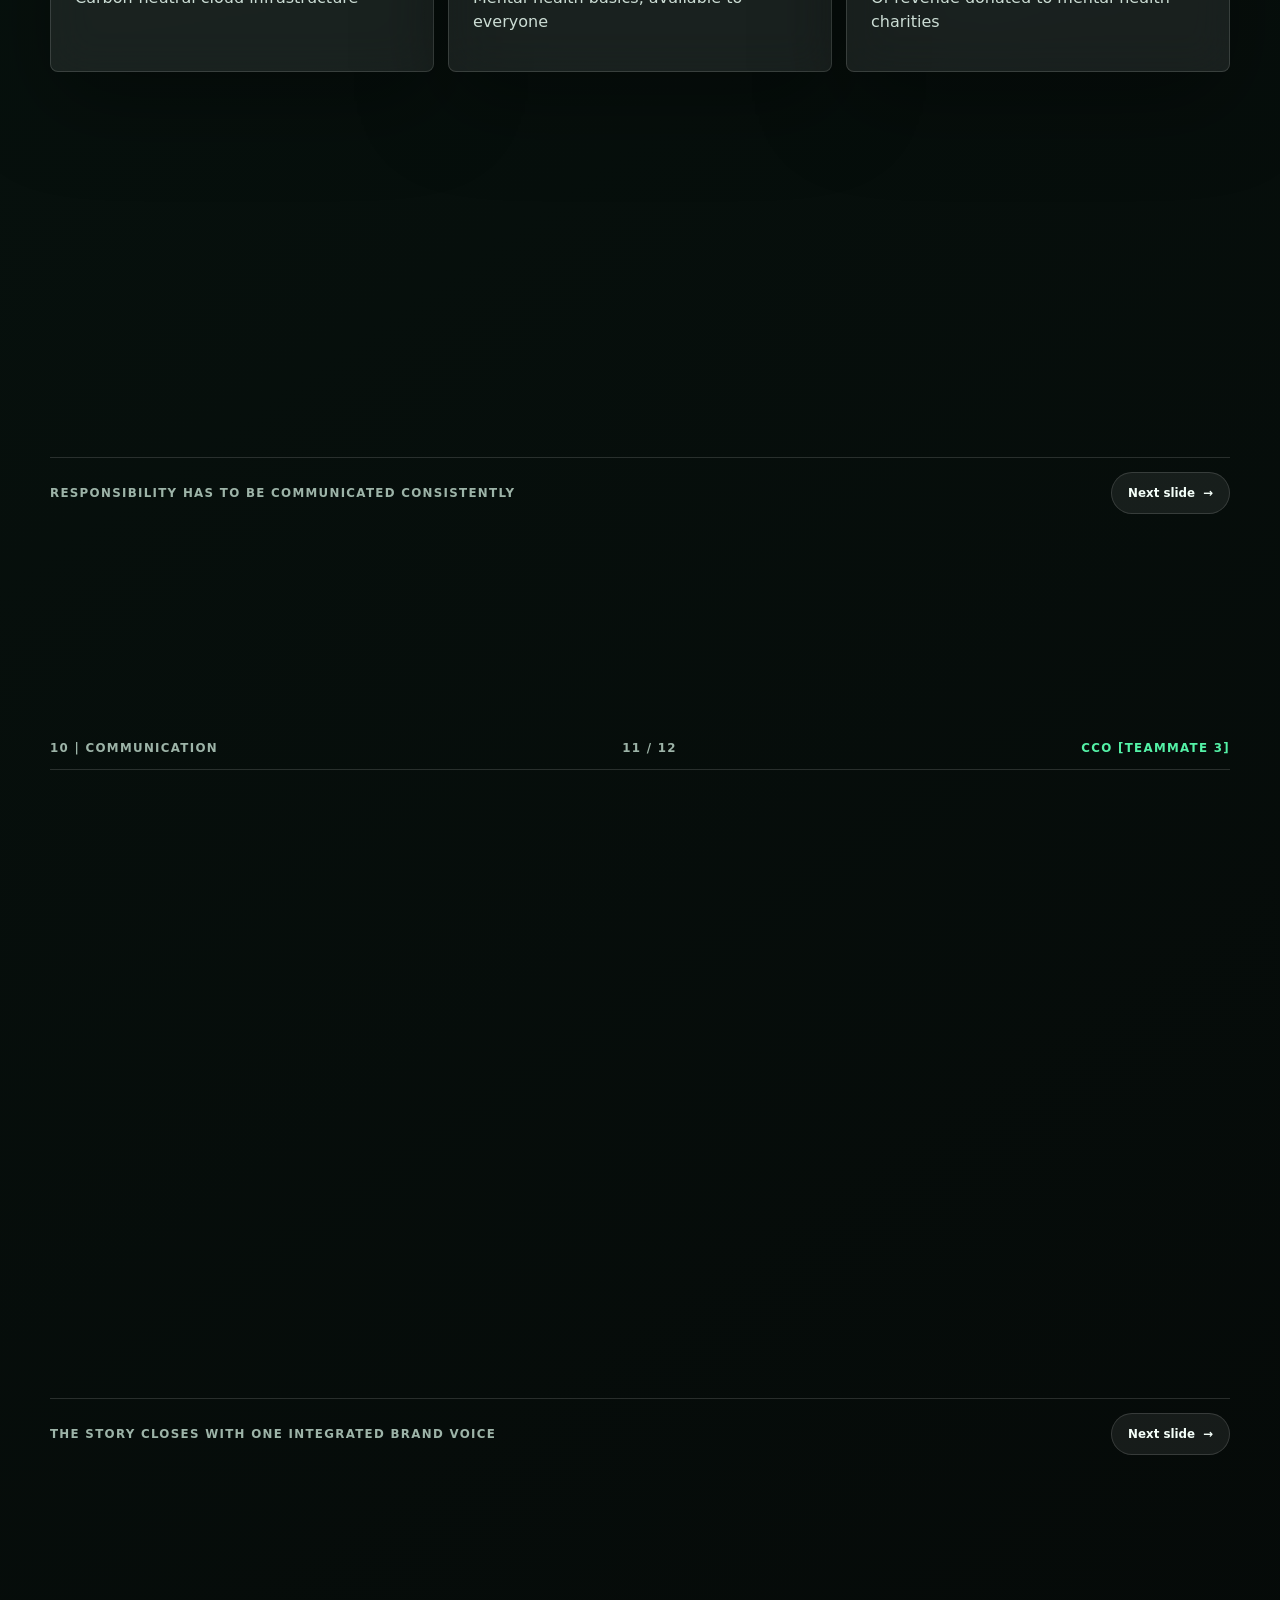
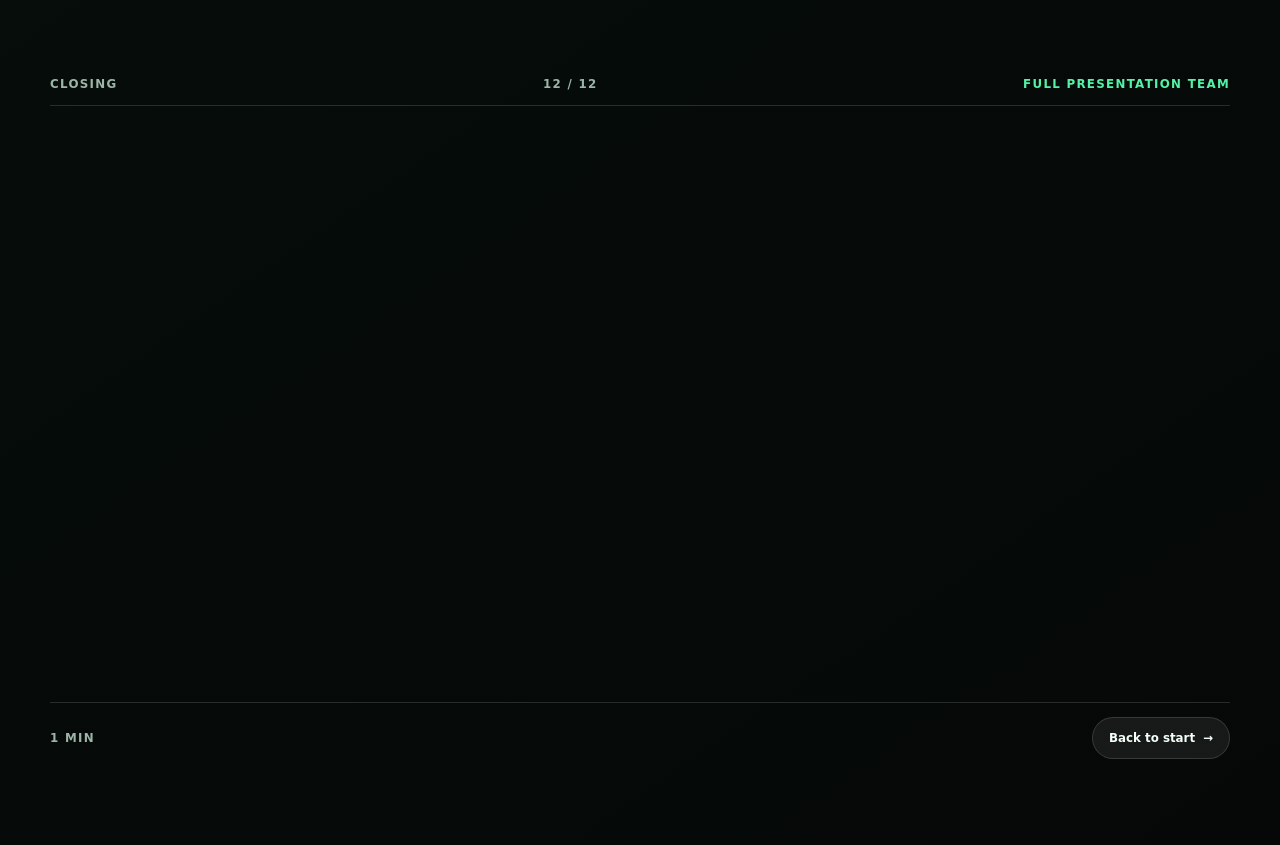
==== commit c6f5ef22: "Update index.html" ====
--- a/index.html
+++ b/index.html
@@ -18,7 +18,7 @@
   <script src="data/slides.js" defer></script>
   <script src="js/presentation.js" defer></script>
   <script src="js/navigation.js" defer></script>
-  <script src="js/interactions.js" defer></script>
+  <script src="js/website-interactions.js" defer></script>
   <script src="js/app.js" defer></script>
 </head>
 
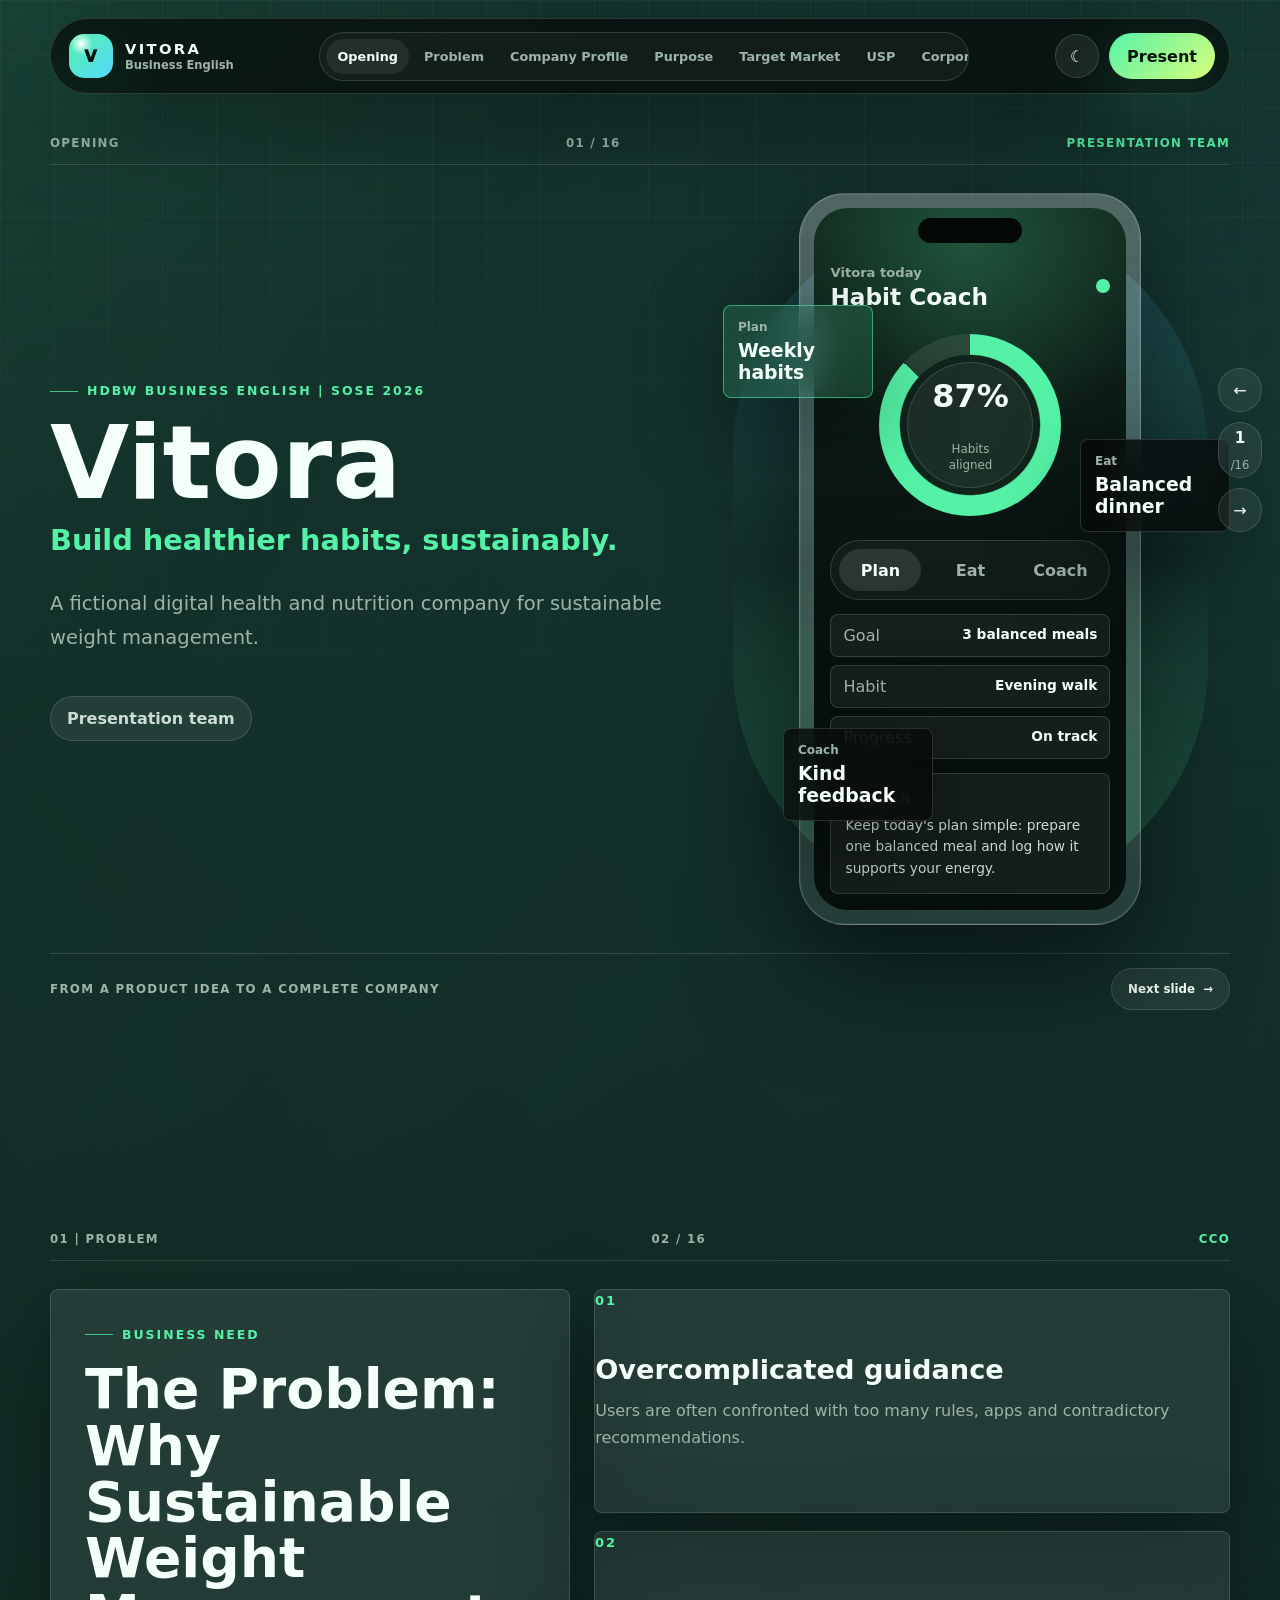
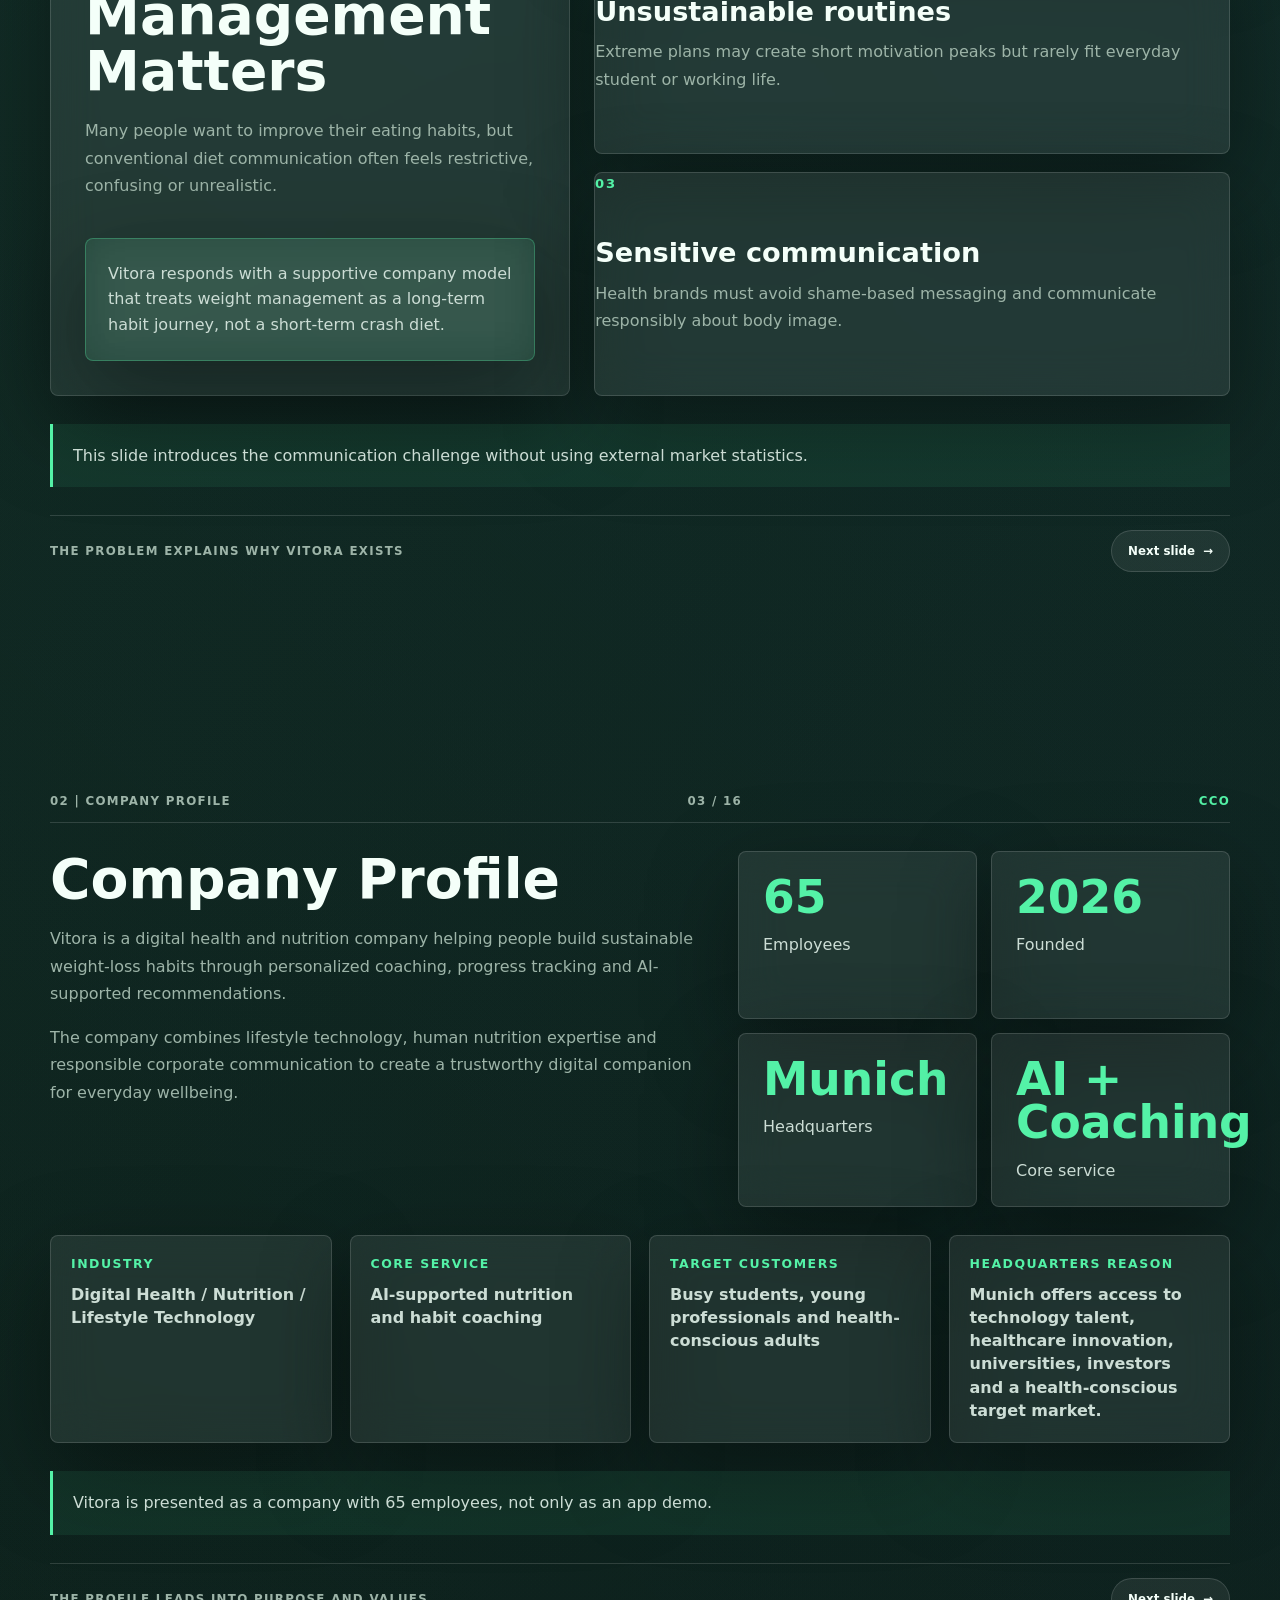
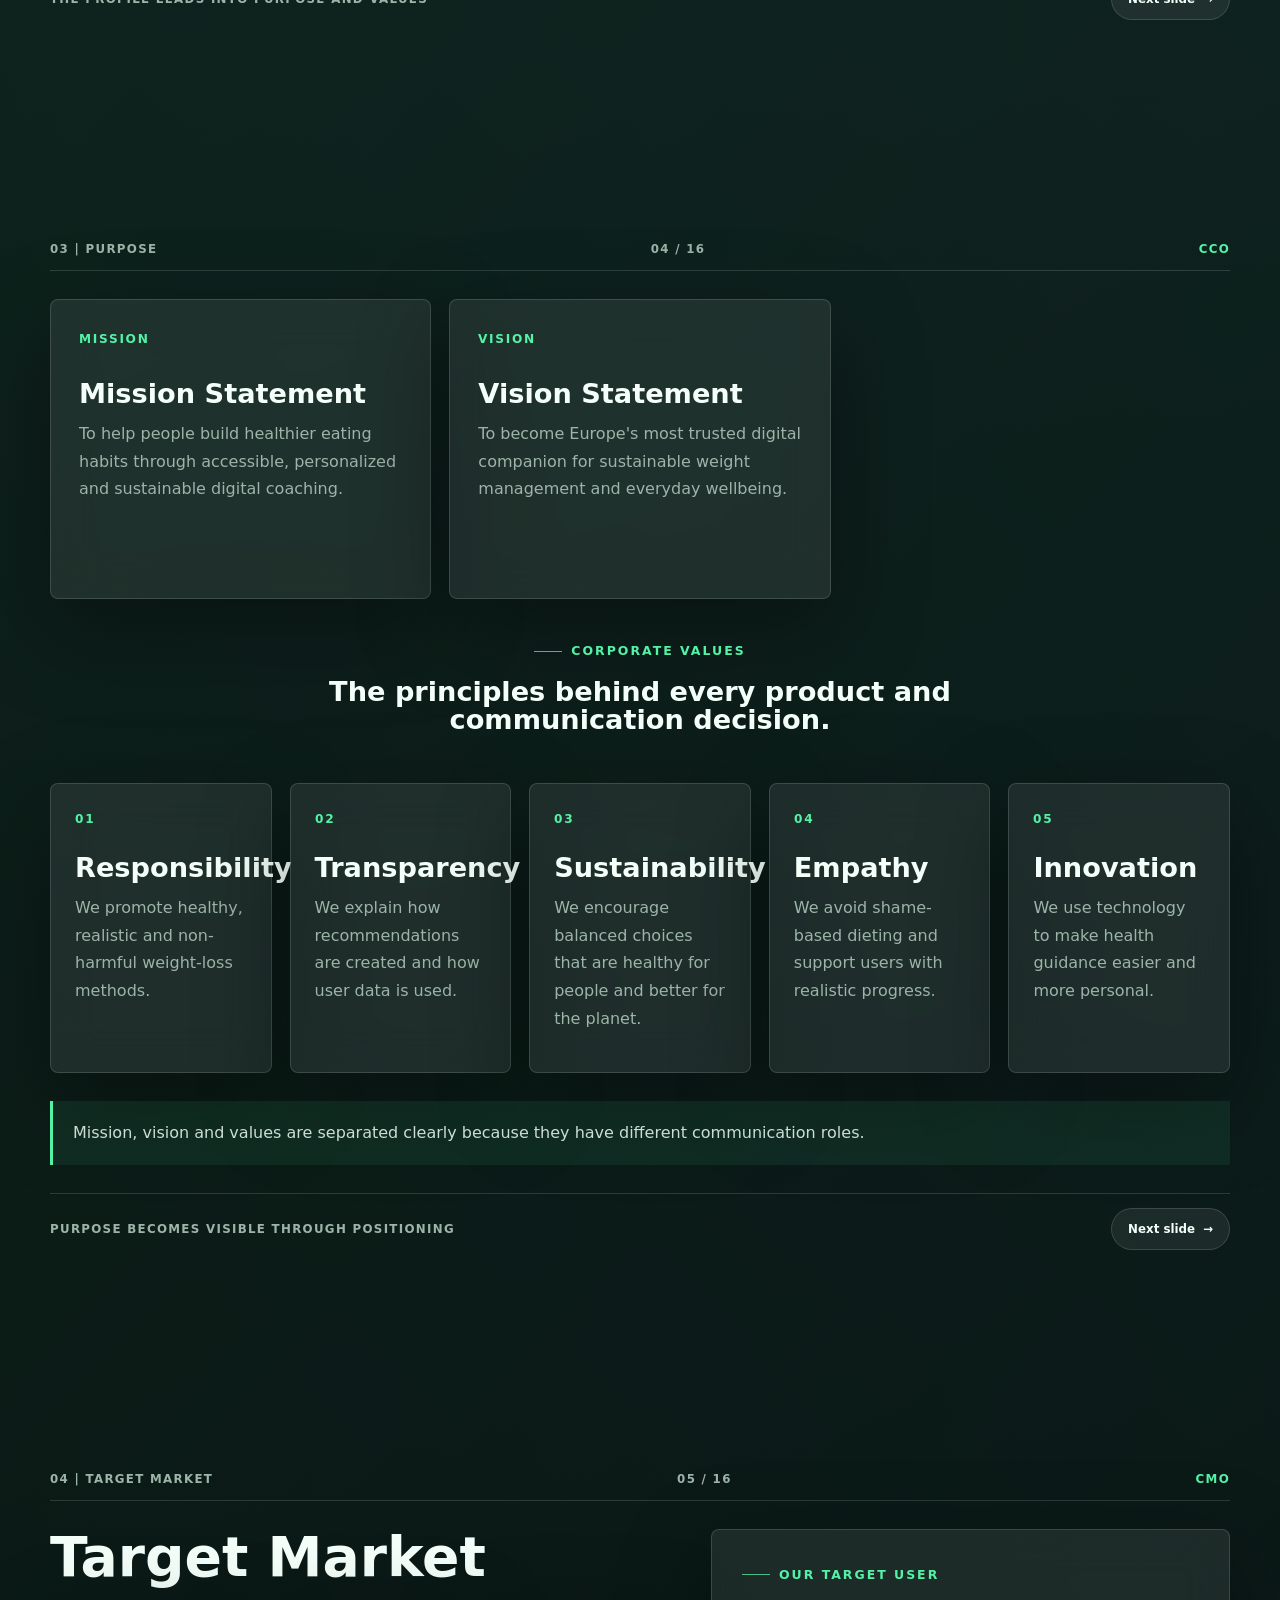
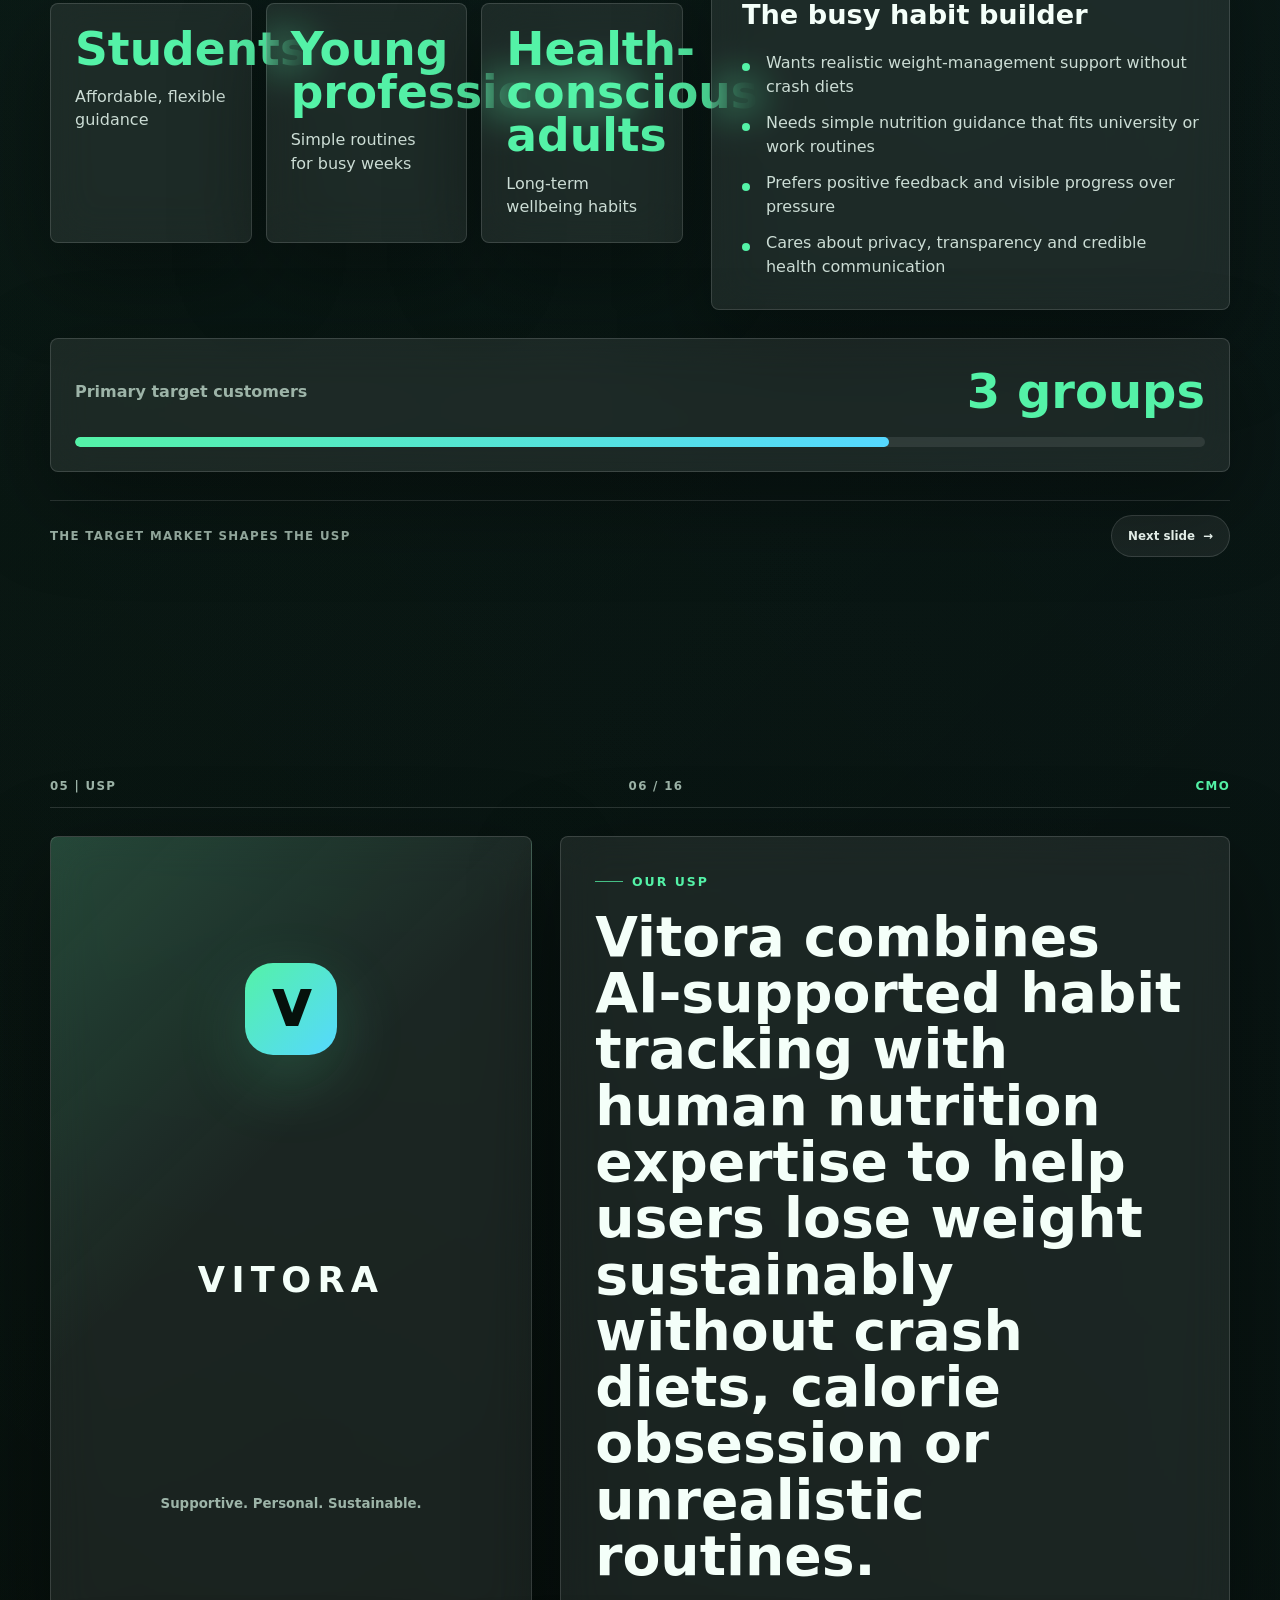
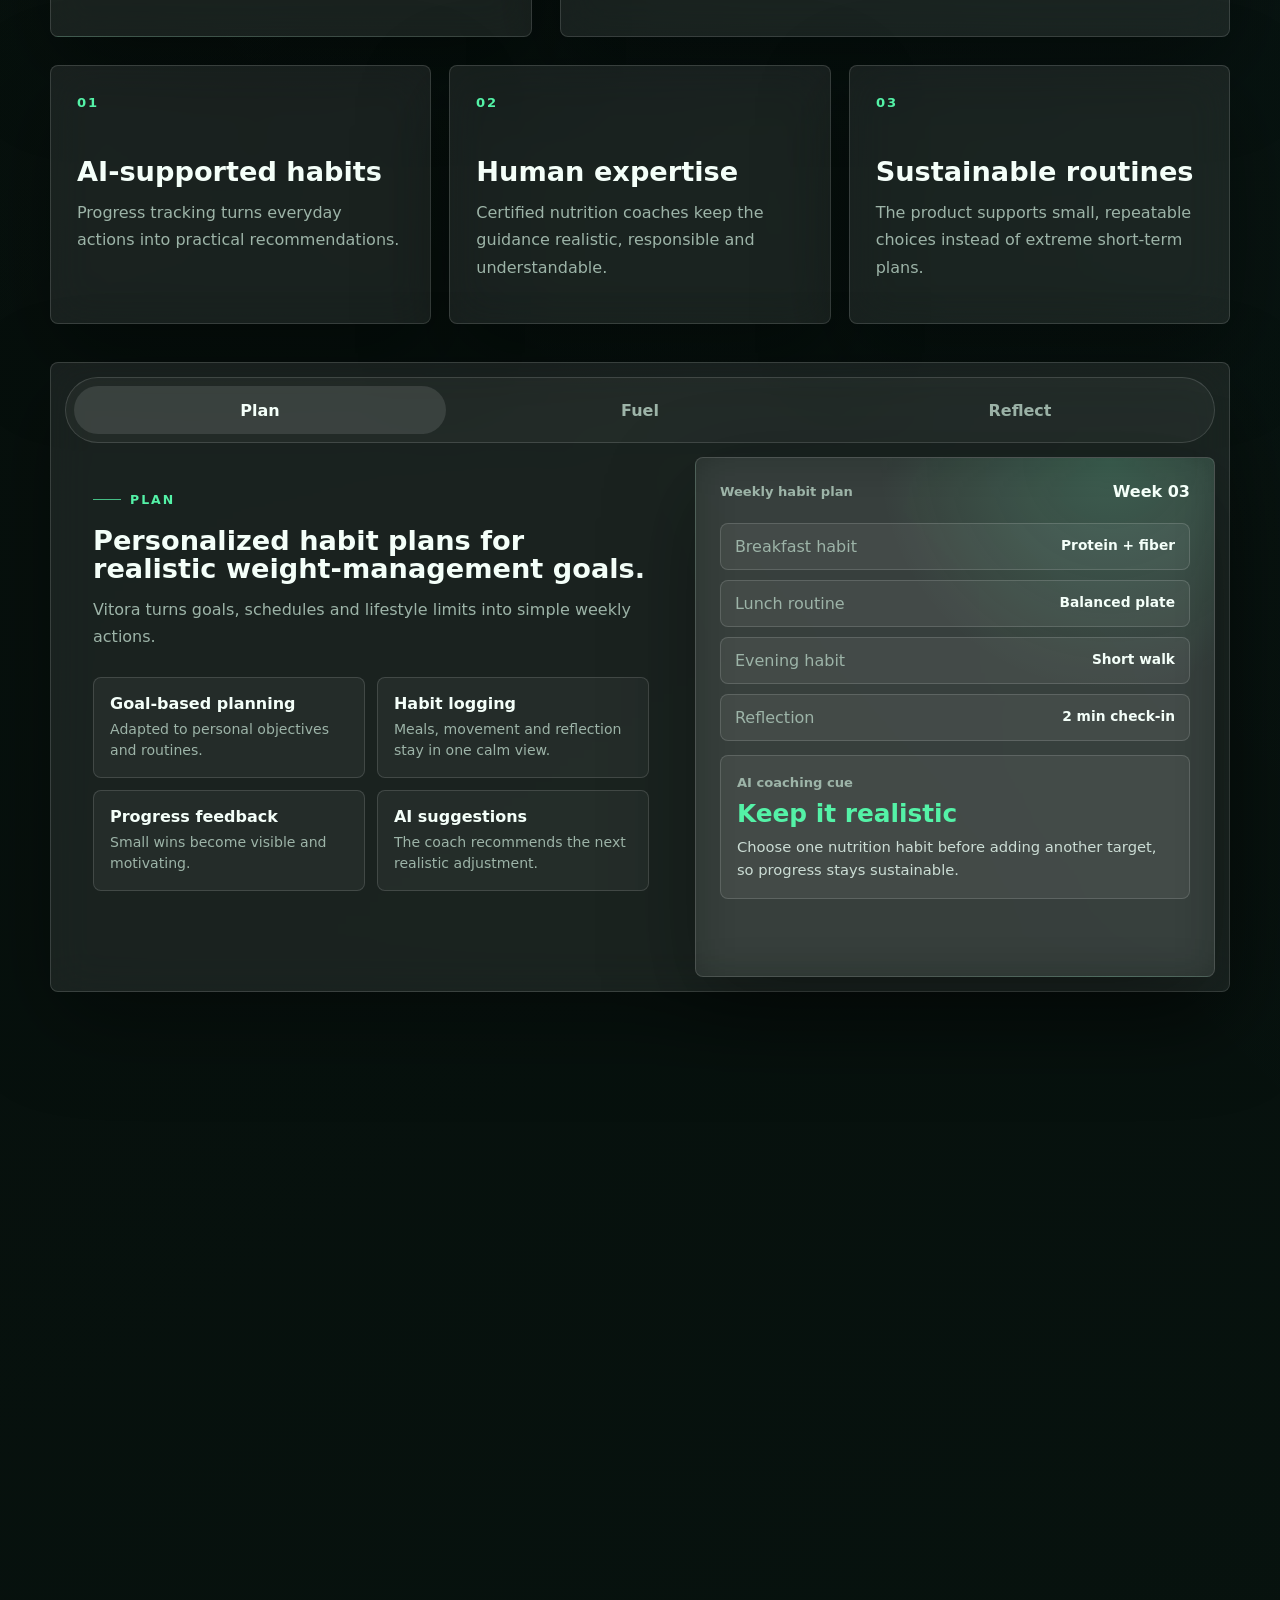
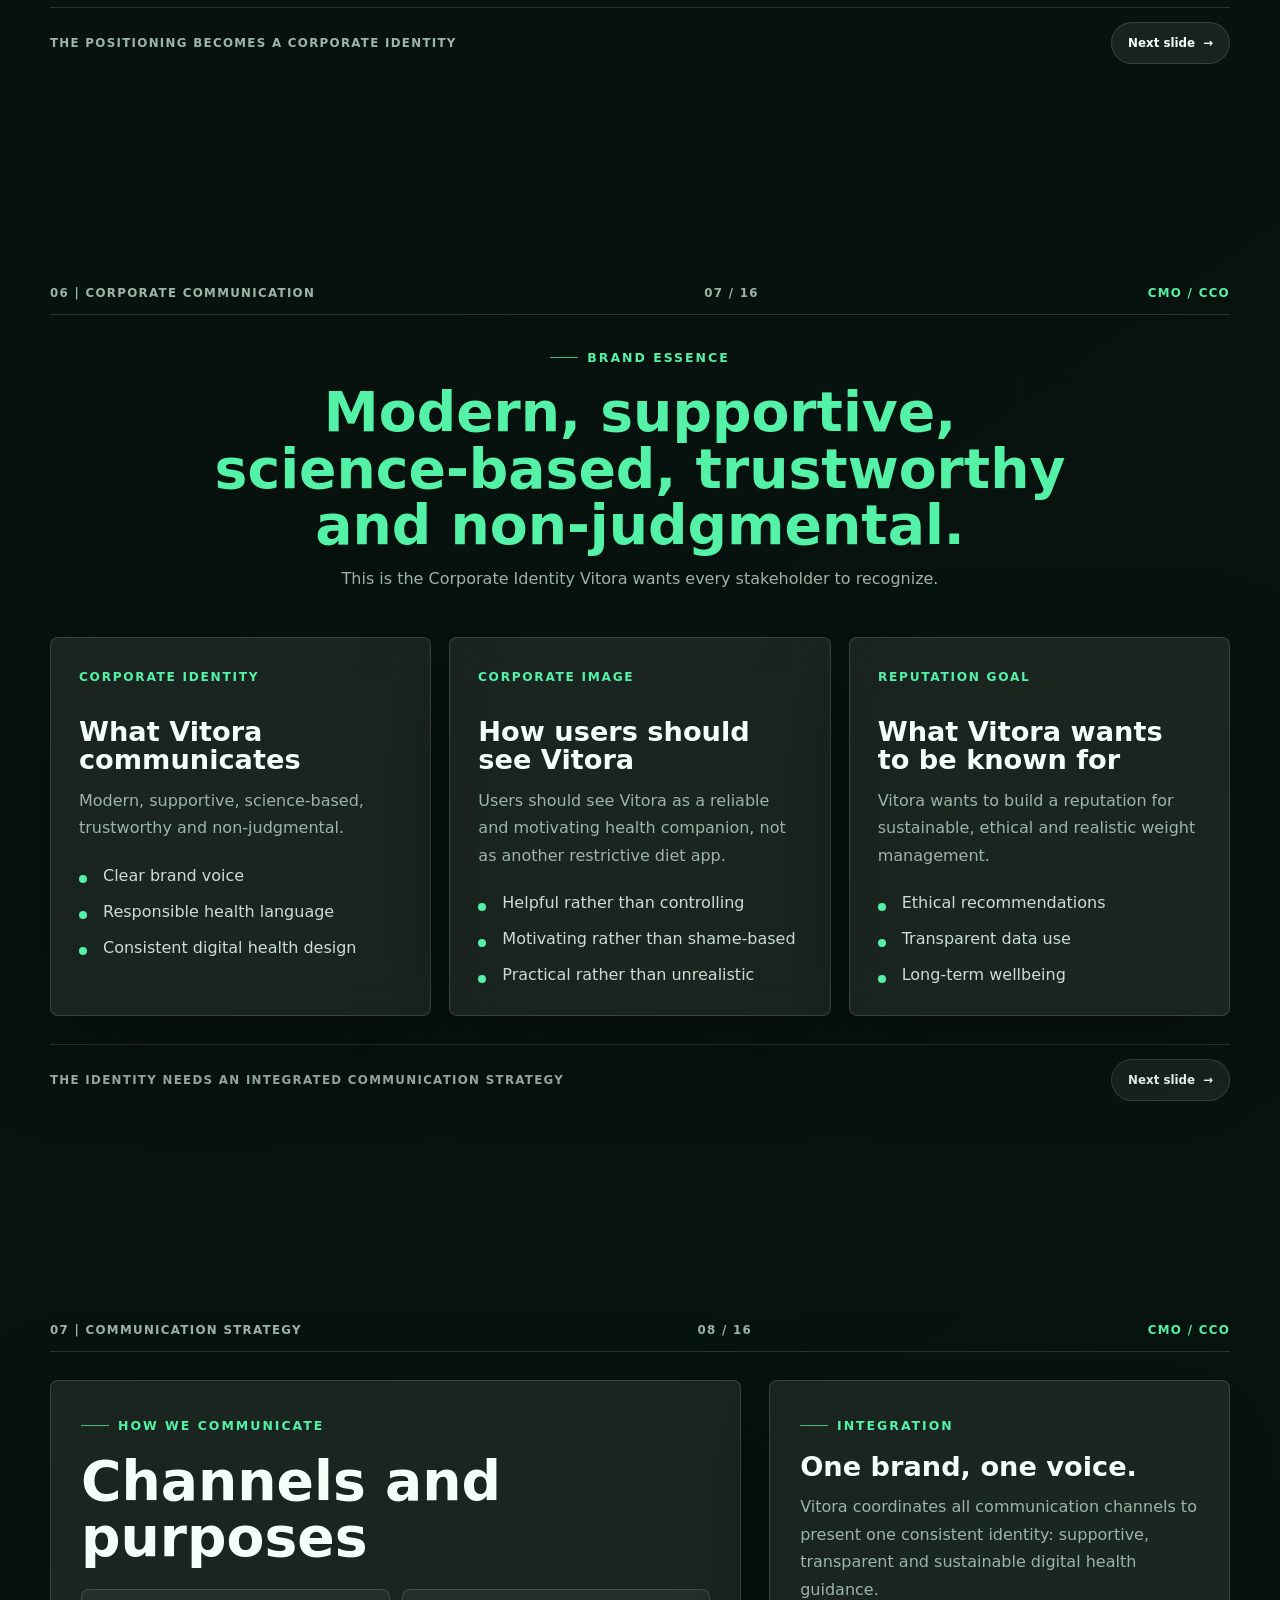
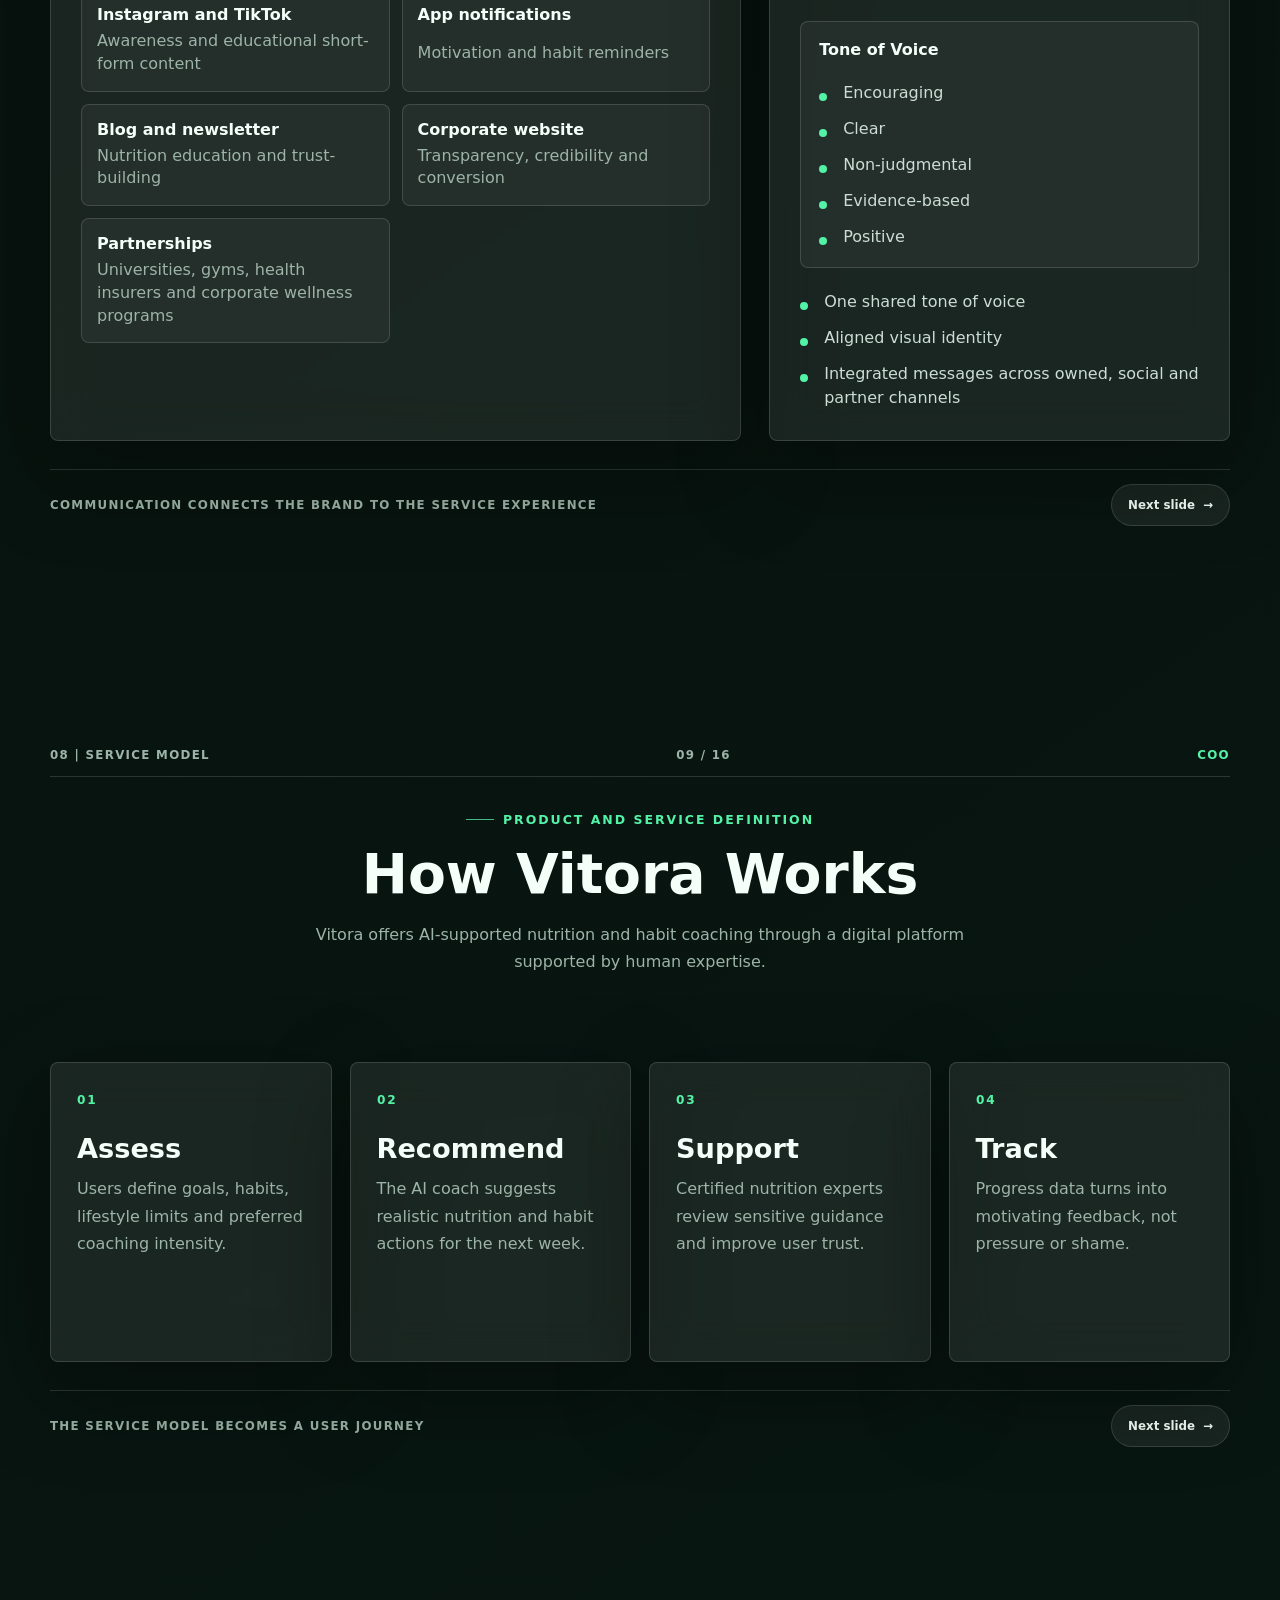
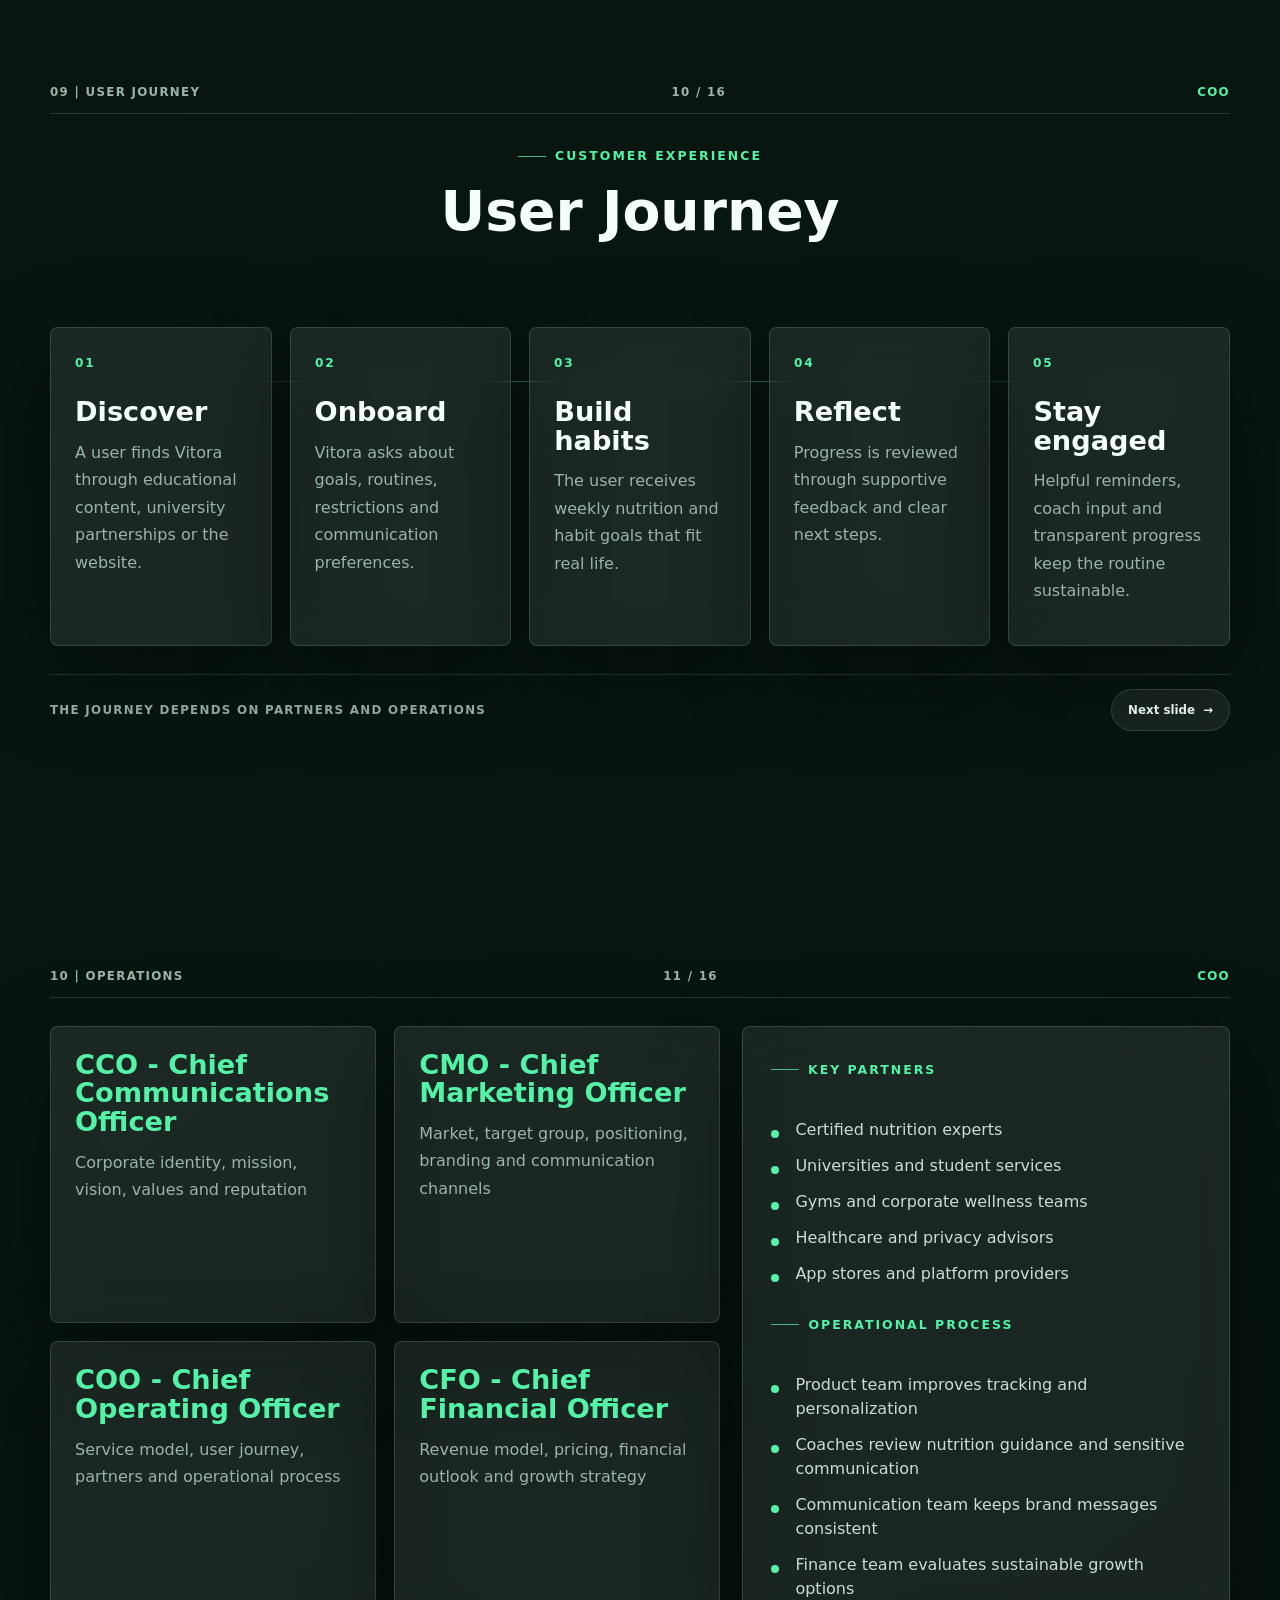
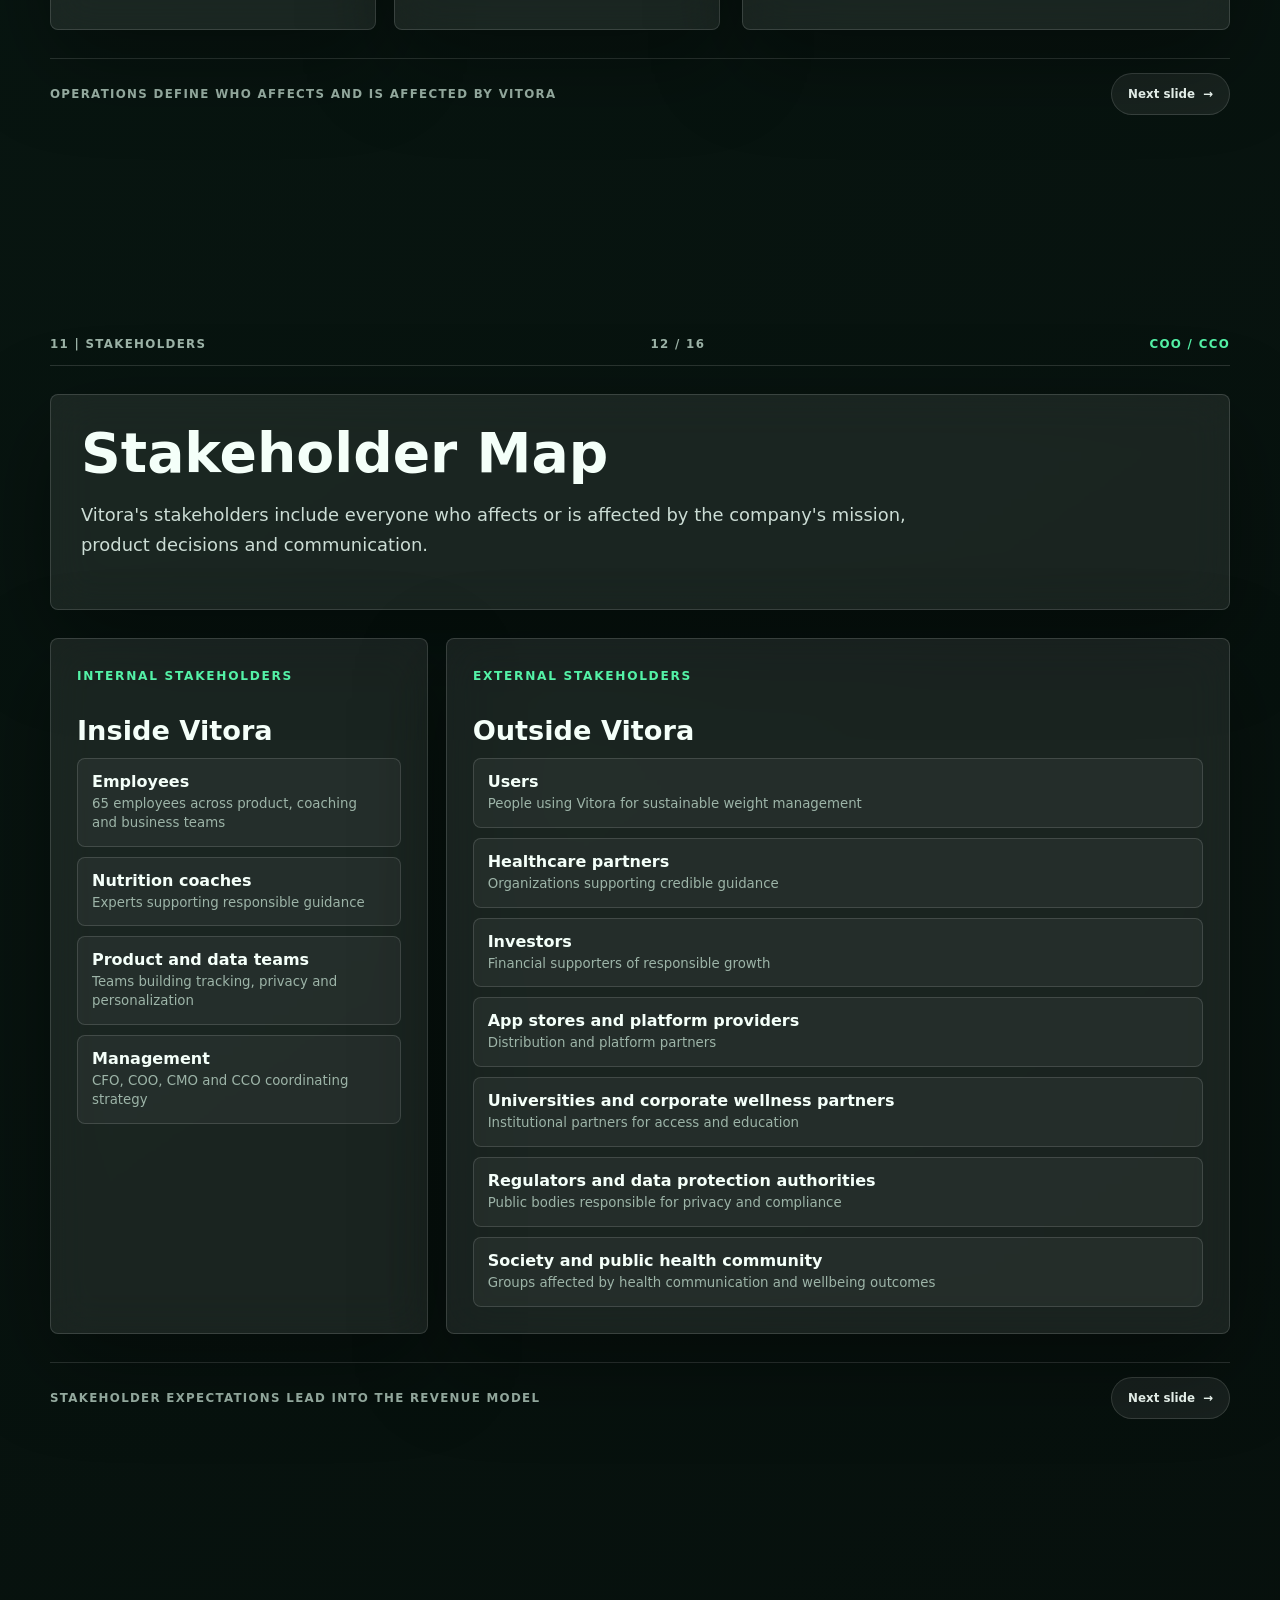
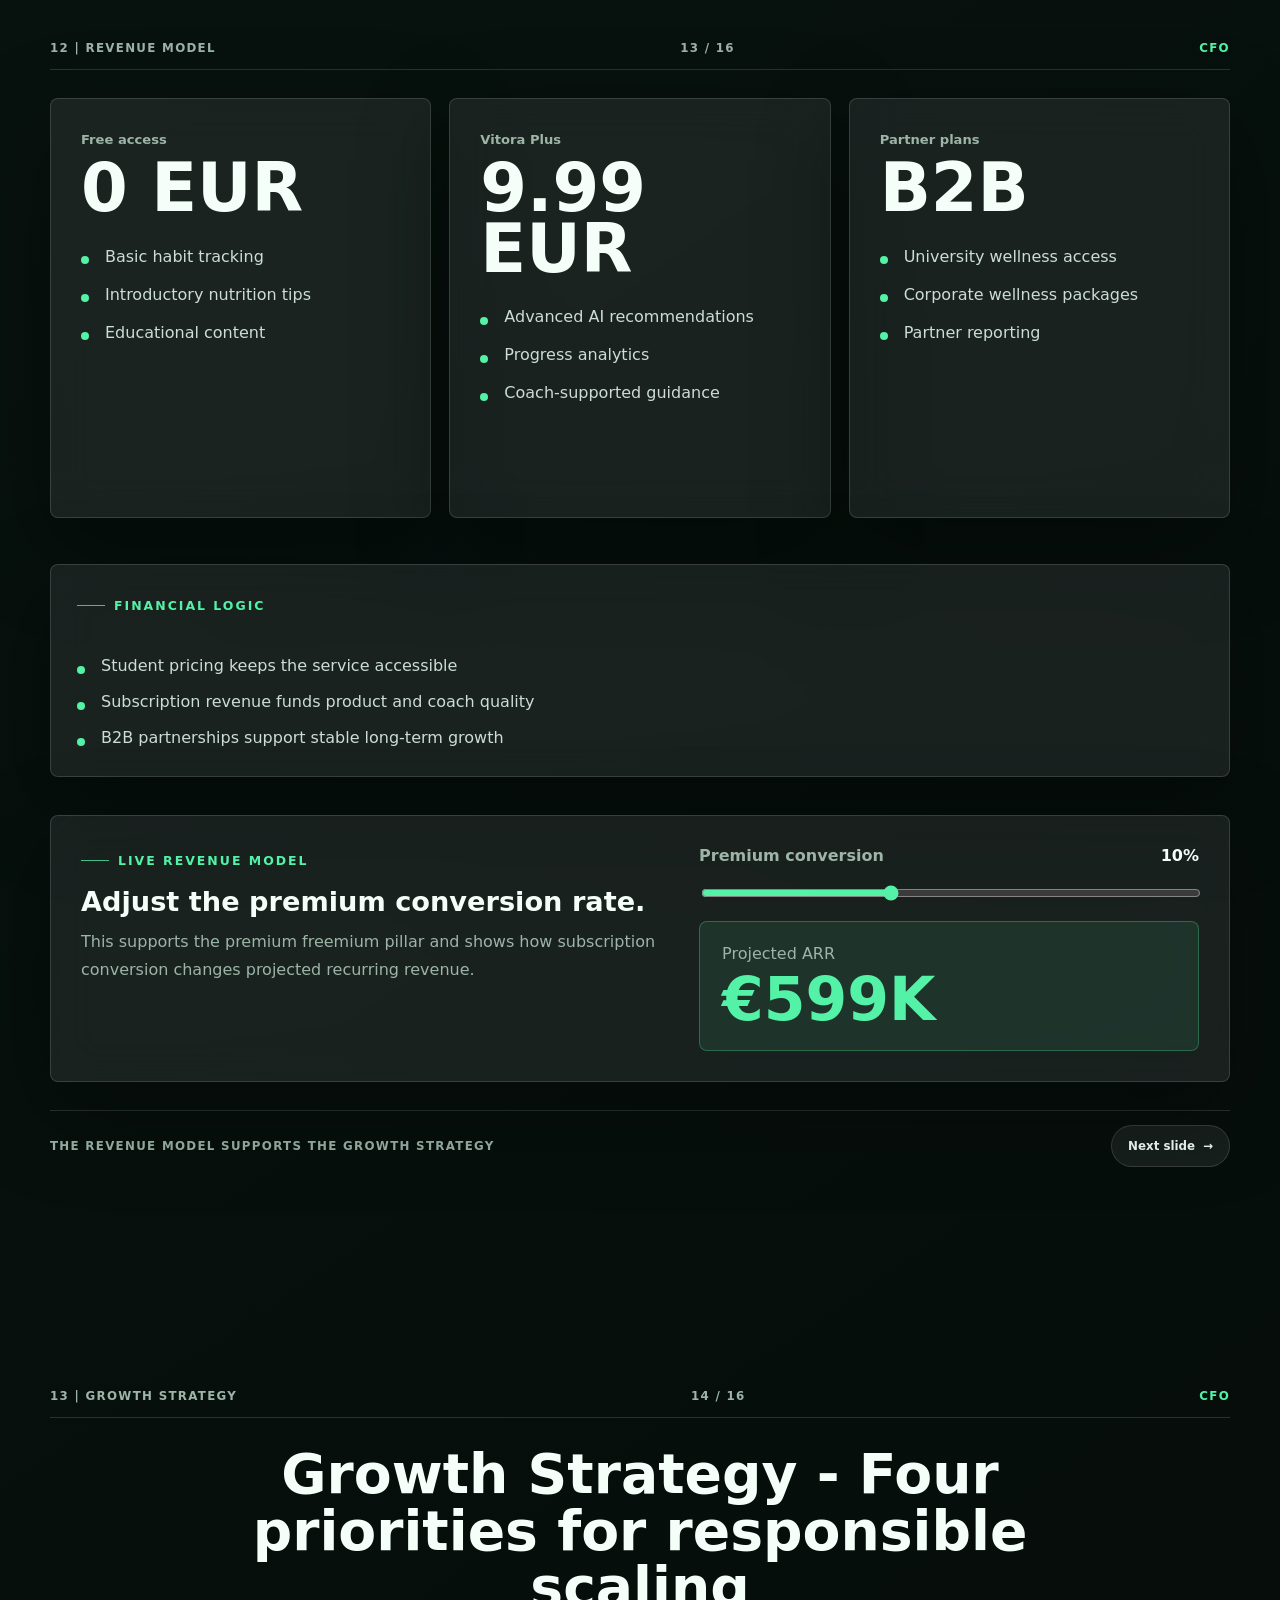
==== commit 233ab0d5: "Update Vitora business presentation content and navigation" ====
--- a/index.html
+++ b/index.html
@@ -12,12 +12,16 @@
 
   <link rel="stylesheet" href="css/base.css" />
   <link rel="stylesheet" href="css/theme.css" />
-  <link rel="stylesheet" href="css/layout.css" />
+  <link rel="stylesheet" href="css/layout.css?v=3" />
   <link rel="stylesheet" href="css/sections.css" />
+  <link
+    rel="icon"
+    href="data:image/svg+xml,%3Csvg xmlns='http://www.w3.org/2000/svg' viewBox='0 0 64 64'%3E%3Crect width='64' height='64' rx='18' fill='%2354f2a7'/%3E%3Ctext x='50%25' y='56%25' text-anchor='middle' font-family='Arial,sans-serif' font-size='36' font-weight='800' fill='%2306110c'%3EV%3C/text%3E%3C/svg%3E"
+  />
 
   <script src="data/slides.js" defer></script>
   <script src="js/presentation.js" defer></script>
-  <script src="js/navigation.js" defer></script>
+  <script src="js/navigation.js?v=3" defer></script>
   <script src="js/website-interactions.js" defer></script>
   <script src="js/app.js" defer></script>
 </head>
@@ -37,16 +41,6 @@
 
     <nav class="main-nav" id="mainNav" aria-label="Presentation navigation"></nav>
 
-    <nav class="main-nav" aria-label="Main navigation">
-      <a href="#problem">Problem</a>
-      <a href="#solution">Solution</a>
-      <a href="#simulator">Score Demo</a>
-      <a href="#product">Product</a>
-      <a href="#market">Market</a>
-      <a href="#business">Business</a>
-      <a href="#roadmap">Roadmap</a>
-    </nav>
- 
     <div class="header-actions">
       <button class="icon-button" id="themeToggle" type="button" aria-label="Toggle theme">&#9790;</button>
       <button class="nav-cta" id="fullscreenToggle" type="button">Present</button>
@@ -68,7 +62,7 @@
     <button id="prevSection" type="button" aria-label="Previous slide">&#8592;</button>
     <div>
       <strong id="sectionCounter">1</strong>
-      <span id="sectionTotal">12</span>
+      <span id="sectionTotal">16</span>
     </div>
     <button id="nextSection" type="button" aria-label="Next slide">&#8594;</button>
   </aside>
--- a/css/layout.css
+++ b/css/layout.css
@@ -49,13 +49,60 @@
   background: rgba(255, 255, 255, 0.78);
 }
 
-.site-header.compact {
-  min-height: 64px;
-  background: rgba(5, 8, 7, 0.82);
-}
-
-html[data-theme="light"] .site-header.compact {
-  background: rgba(255, 255, 255, 0.88);
+.site-header.compact,
+body.is-scrolled .site-header {
+  top: 8px;
+  justify-content: center;
+  width: min(920px, calc(100% - 30px));
+  min-height: 42px;
+  padding: 4px;
+  border-color: transparent;
+  background: transparent;
+  box-shadow: none;
+}
+
+html[data-theme="light"] .site-header.compact,
+html[data-theme="light"] body.is-scrolled .site-header {
+  background: transparent;
+}
+
+.site-header.compact .brand,
+.site-header.compact .header-actions,
+body.is-scrolled .site-header .brand,
+body.is-scrolled .site-header .header-actions {
+  width: 0;
+  min-width: 0;
+  height: 0;
+  overflow: hidden;
+  opacity: 0;
+  pointer-events: none;
+}
+
+.site-header.compact .main-nav,
+body.is-scrolled .site-header .main-nav {
+  display: flex;
+  max-width: min(900px, calc(100vw - 40px));
+  border-color: transparent;
+  background: rgba(5, 8, 7, 0.22);
+  backdrop-filter: blur(12px);
+}
+
+html[data-theme="light"] .site-header.compact .main-nav,
+html[data-theme="light"] body.is-scrolled .site-header .main-nav {
+  background: rgba(255, 255, 255, 0.34);
+}
+
+.site-header.compact .main-nav a,
+body.is-scrolled .site-header .main-nav a {
+  padding: 7px 10px;
+  background: transparent;
+  font-size: 0.76rem;
+}
+
+.site-header.compact .main-nav a.active,
+body.is-scrolled .site-header .main-nav a.active {
+  color: var(--primary);
+  background: rgba(84, 242, 167, 0.1);
 }
 
 .brand {
@@ -336,6 +383,11 @@
   .site-header {
     width: min(calc(100% - 22px), var(--max-width));
   }
+
+  .site-header.compact .main-nav,
+  body.is-scrolled .site-header .main-nav {
+    display: flex;
+  }
 }
 
 @media (max-width: 760px) {
--- a/css/sections.css
+++ b/css/sections.css
@@ -90,11 +90,23 @@
   background: rgba(5, 8, 7, 0.72);
   backdrop-filter: blur(20px);
   box-shadow: var(--shadow);
+  color: var(--text);
+  text-align: left;
   animation: floatCard 4s var(--ease) infinite alternate;
+  transition:
+    border-color 0.2s var(--ease),
+    background 0.2s var(--ease),
+    transform 0.2s var(--ease);
 }
 
 html[data-theme="light"] .floating-chip {
   background: rgba(255, 255, 255, 0.8);
+}
+
+.floating-chip:hover,
+.floating-chip.active {
+  border-color: rgba(84, 242, 167, 0.55);
+  background: rgba(84, 242, 167, 0.14);
 }
 
 .floating-chip span {
@@ -171,6 +183,62 @@
     radial-gradient(circle at 50% 5%, rgba(84, 242, 167, 0.24), transparent 30%),
     linear-gradient(180deg, #10241b, #07100d 62%);
   overflow: hidden;
+}
+
+.app-preview {
+  min-height: 660px;
+}
+
+.app-preview .orbit-ring {
+  inset: 22px;
+}
+
+.app-preview .phone-frame {
+  width: min(342px, 88vw);
+}
+
+.app-preview .app-screen {
+  min-height: 0;
+  padding: 54px 16px 16px;
+}
+
+.app-preview .score-ring {
+  width: 182px;
+  height: 182px;
+  margin: 24px auto;
+}
+
+.app-preview .score-ring div {
+  width: 126px;
+  height: 126px;
+}
+
+.app-preview .score-ring strong {
+  font-size: 2rem;
+}
+
+.app-mode-tabs {
+  margin-bottom: 12px;
+}
+
+.app-preview .tab-button {
+  min-height: 42px;
+}
+
+.app-preview .mini-stack {
+  gap: 8px;
+}
+
+.app-preview .mini-stack div {
+  padding: 11px 12px;
+}
+
+.app-preview .ai-card {
+  padding: 14px;
+}
+
+.app-preview .ai-card p {
+  font-size: 0.86rem;
 }
 
 .app-header,
@@ -1174,6 +1242,8 @@
 
 .presentation-card,
 .purpose-panel,
+.profile-card,
+.value-card,
 .identity-panel,
 .stakeholder-panel,
 .responsibility-lane,
@@ -1182,6 +1252,14 @@
 .definition-panel,
 .persona-panel,
 .market-signal,
+.problem-lead,
+.problem-highlight,
+.service-card,
+.journey-stage,
+.role-card,
+.operations-side,
+.assumption-panel,
+.conclusion-panel,
 .brand-stage,
 .brand-lockup,
 .usp-panel,
@@ -1323,12 +1401,226 @@
 
 .pillar-row,
 .statement-grid,
+.profile-grid,
+.value-grid,
+.problem-grid,
+.service-grid,
+.journey-track,
+.role-grid,
 .strategy-grid,
 .identity-grid,
 .responsibility-grid {
   display: grid;
   grid-template-columns: repeat(3, minmax(0, 1fr));
   gap: 18px;
+}
+
+.problem-layout {
+  display: grid;
+  grid-template-columns: minmax(0, 0.9fr) minmax(360px, 1.1fr);
+  gap: 24px;
+  align-items: stretch;
+}
+
+.problem-lead {
+  display: grid;
+  align-content: center;
+  min-height: 500px;
+  padding: 34px;
+}
+
+.problem-highlight {
+  margin-top: 22px;
+  padding: 22px;
+  border-color: rgba(84, 242, 167, 0.3);
+  color: var(--muted-strong);
+  background: rgba(84, 242, 167, 0.09);
+  line-height: 1.6;
+}
+
+.problem-grid {
+  grid-template-columns: 1fr;
+}
+
+.profile-grid {
+  grid-template-columns: repeat(4, minmax(0, 1fr));
+}
+
+.profile-card {
+  min-height: 150px;
+  padding: 20px;
+}
+
+.profile-card span,
+.assumption-panel .eyebrow {
+  color: var(--primary);
+}
+
+.profile-card span {
+  display: block;
+  margin-bottom: 12px;
+  font-size: 0.78rem;
+  font-weight: 900;
+  letter-spacing: 0.12em;
+  text-transform: uppercase;
+}
+
+.profile-card strong {
+  color: var(--muted-strong);
+  font-size: 1rem;
+  line-height: 1.45;
+}
+
+.values-heading {
+  margin-top: 10px;
+  margin-bottom: 8px;
+}
+
+.value-grid {
+  grid-template-columns: repeat(5, minmax(0, 1fr));
+}
+
+.value-card {
+  min-height: 245px;
+  padding: 24px;
+}
+
+.value-card span,
+.service-card span,
+.journey-stage span {
+  display: inline-flex;
+  margin-bottom: 28px;
+  color: var(--primary);
+  font-size: 0.76rem;
+  font-weight: 900;
+  letter-spacing: 0.14em;
+  text-transform: uppercase;
+}
+
+.service-grid {
+  grid-template-columns: repeat(4, minmax(0, 1fr));
+}
+
+.service-card {
+  min-height: 300px;
+  padding: 26px;
+}
+
+.journey-track {
+  grid-template-columns: repeat(5, minmax(0, 1fr));
+  position: relative;
+}
+
+.journey-track::before {
+  content: "";
+  position: absolute;
+  top: 54px;
+  right: 8%;
+  left: 8%;
+  height: 1px;
+  background: linear-gradient(90deg, transparent, rgba(84, 242, 167, 0.55), transparent);
+}
+
+.journey-stage {
+  position: relative;
+  min-height: 310px;
+  padding: 24px;
+}
+
+.operations-layout {
+  display: grid;
+  grid-template-columns: minmax(0, 1.1fr) minmax(330px, 0.8fr);
+  gap: 22px;
+  align-items: stretch;
+}
+
+.role-grid {
+  grid-template-columns: repeat(2, minmax(0, 1fr));
+}
+
+.role-card {
+  min-height: 210px;
+  padding: 24px;
+}
+
+.role-card h3 {
+  color: var(--primary);
+}
+
+.operations-side {
+  display: grid;
+  gap: 24px;
+  padding: 28px;
+}
+
+.revenue-grid {
+  grid-template-columns: repeat(3, minmax(0, 1fr));
+}
+
+.assumption-panel {
+  margin-top: 18px;
+  padding: 26px;
+}
+
+.tone-panel {
+  margin-top: 18px;
+  padding: 18px;
+  border: 1px solid var(--line);
+  border-radius: var(--radius-md);
+  background: rgba(255, 255, 255, 0.045);
+}
+
+.tone-panel > strong {
+  display: block;
+  margin-bottom: 4px;
+  color: var(--text);
+}
+
+.conclusion-panel {
+  display: grid;
+  justify-items: center;
+  min-height: 560px;
+  padding: clamp(34px, 6vw, 76px);
+  text-align: center;
+  background:
+    radial-gradient(circle at 50% 0%, rgba(84, 242, 167, 0.24), transparent 42%),
+    linear-gradient(135deg, rgba(85, 216, 255, 0.12), transparent 46%),
+    var(--glass);
+}
+
+.conclusion-panel h2 {
+  max-width: 980px;
+  margin-inline: auto;
+}
+
+.conclusion-panel strong {
+  margin-top: 20px;
+  color: var(--primary);
+  font-size: 1.35rem;
+}
+
+.conclusion-panel small {
+  margin-top: 10px;
+  color: var(--muted);
+  font-weight: 760;
+}
+
+.takeaway-list {
+  display: grid;
+  grid-template-columns: repeat(2, minmax(0, 1fr));
+  gap: 12px;
+  width: min(820px, 100%);
+  margin: 10px auto 0;
+  padding: 0;
+  list-style: none;
+}
+
+.takeaway-list li {
+  padding: 15px;
+  border: 1px solid var(--line);
+  border-radius: var(--radius-md);
+  color: var(--muted-strong);
+  background: rgba(255, 255, 255, 0.045);
 }
 
 .presentation-tabs,
@@ -1510,7 +1802,7 @@
 }
 
 .identity-grid {
-  grid-template-columns: repeat(2, minmax(0, 1fr));
+  grid-template-columns: repeat(3, minmax(0, 1fr));
 }
 
 .definition-panel {
@@ -1599,9 +1891,11 @@
 @media (max-width: 1020px) {
   .cover-layout,
   .brand-foundation,
+  .problem-layout,
   .market-layout,
   .communication-layout,
   .location-layout,
+  .operations-layout,
   .stakeholder-grid {
     grid-template-columns: 1fr;
   }
@@ -1610,15 +1904,28 @@
   .metric-grid.two,
   .pillar-row,
   .statement-grid,
+  .profile-grid,
+  .value-grid,
+  .problem-grid,
+  .service-grid,
+  .journey-track,
+  .role-grid,
   .strategy-grid,
+  .identity-grid,
   .responsibility-grid,
-  .presentation-demo-grid {
+  .presentation-demo-grid,
+  .revenue-grid {
     grid-template-columns: repeat(2, minmax(0, 1fr));
+  }
+
+  .journey-track::before {
+    display: none;
   }
 
   .brand-stage,
   .brand-lockup,
   .location-map,
+  .problem-lead,
   .thanks-panel {
     min-height: 360px;
   }
@@ -1658,20 +1965,32 @@
 
   .metric-grid,
   .metric-grid.two,
-  .three-wide,
-  .pillar-row,
-  .statement-grid,
-  .strategy-grid,
-  .identity-grid,
-  .responsibility-grid,
-  .presentation-demo-grid,
-  .reason-grid,
-  .channel-grid {
+    .three-wide,
+    .pillar-row,
+    .statement-grid,
+    .profile-grid,
+    .value-grid,
+    .problem-grid,
+    .service-grid,
+    .journey-track,
+    .role-grid,
+    .strategy-grid,
+    .identity-grid,
+    .responsibility-grid,
+    .presentation-demo-grid,
+    .reason-grid,
+    .channel-grid,
+    .revenue-grid,
+    .takeaway-list {
     grid-template-columns: 1fr;
   }
 
   .metric-tile,
   .purpose-panel,
+  .value-card,
+  .service-card,
+  .journey-stage,
+  .role-card,
   .identity-panel,
   .responsibility-lane,
   .pillar-row .presentation-card,
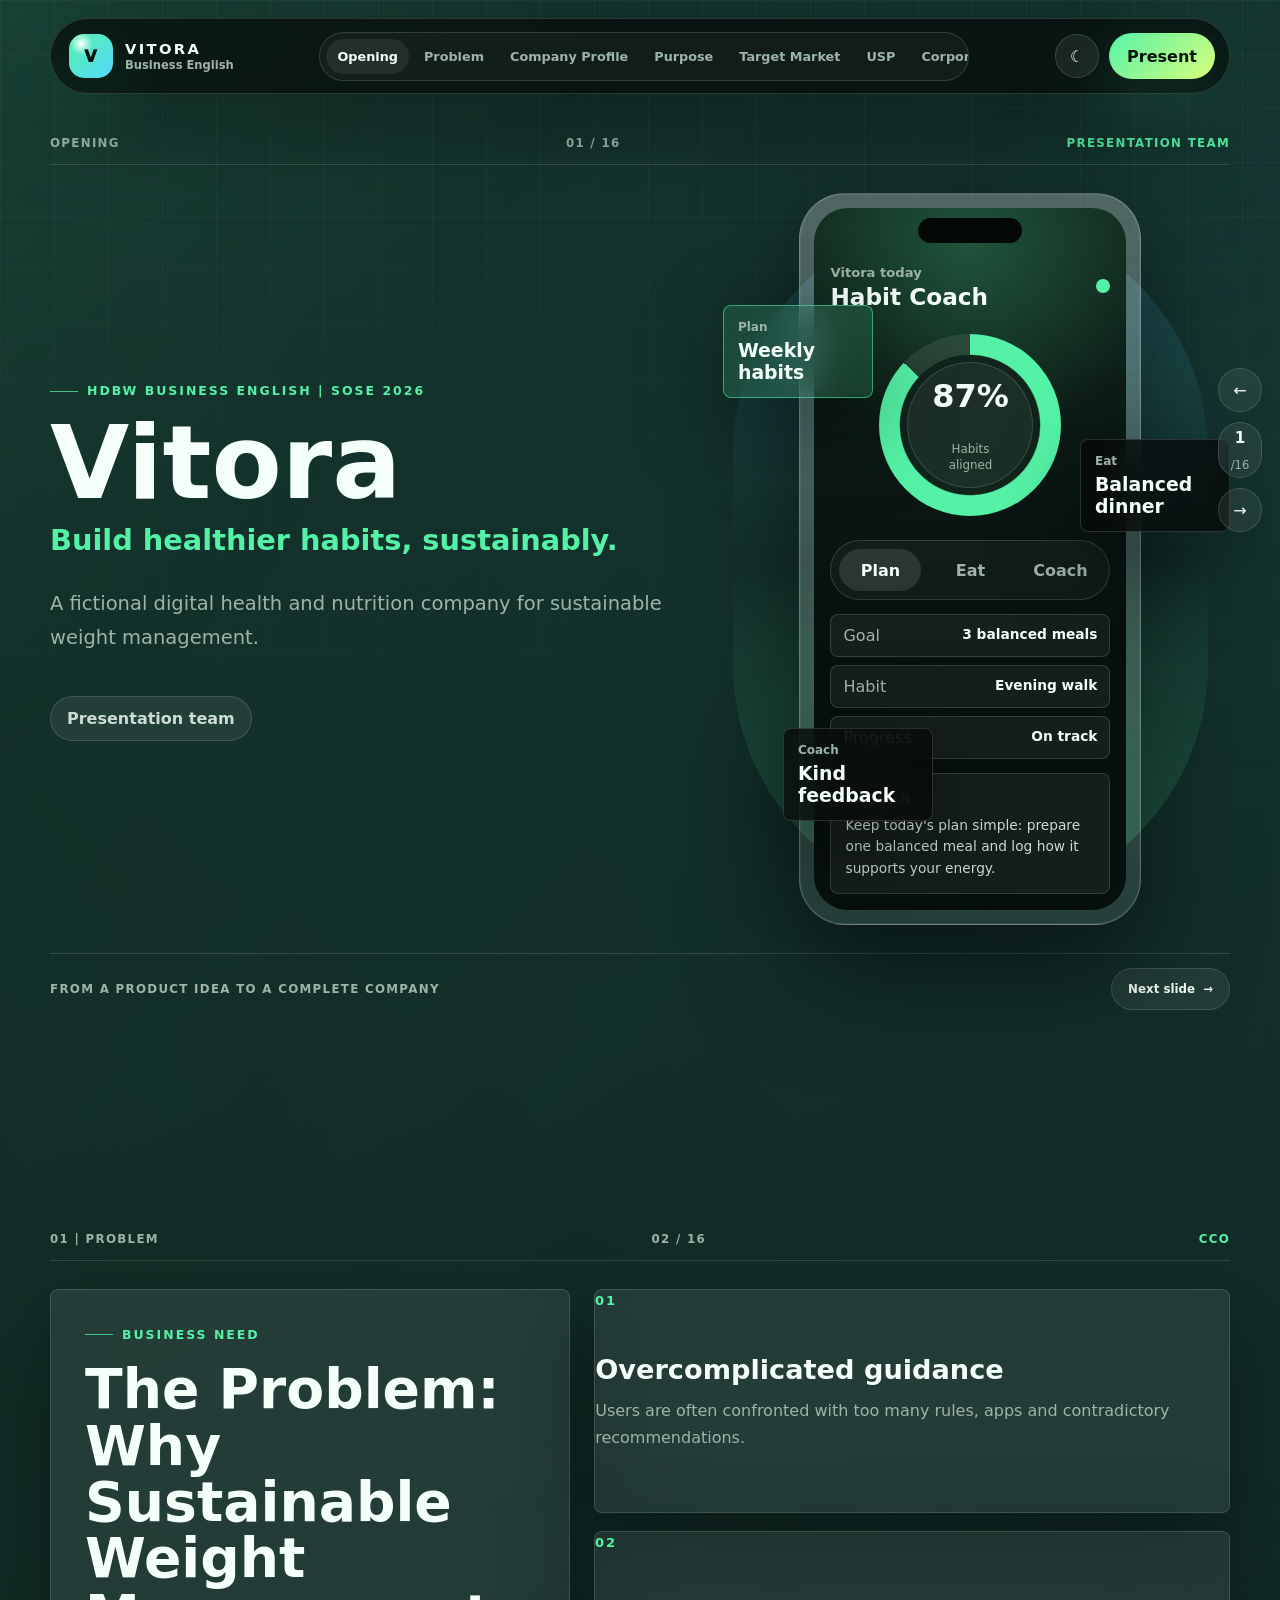
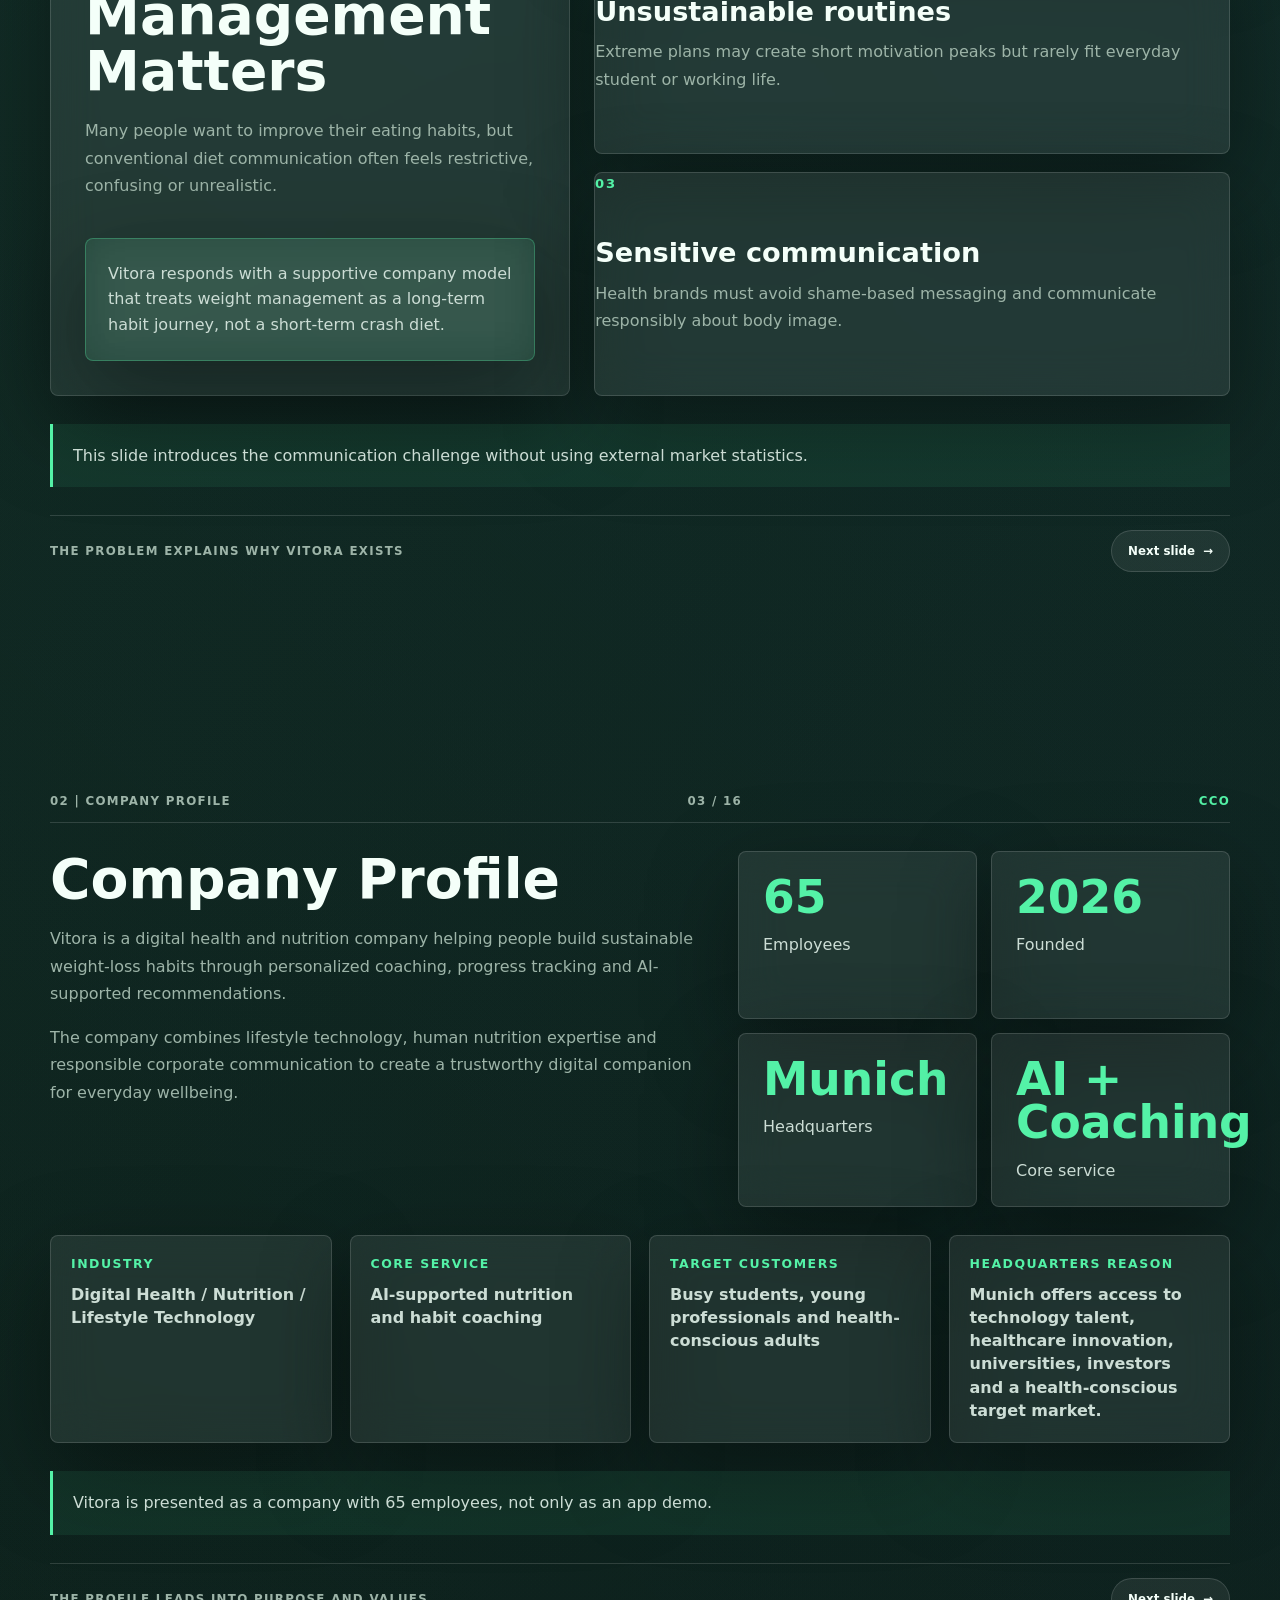
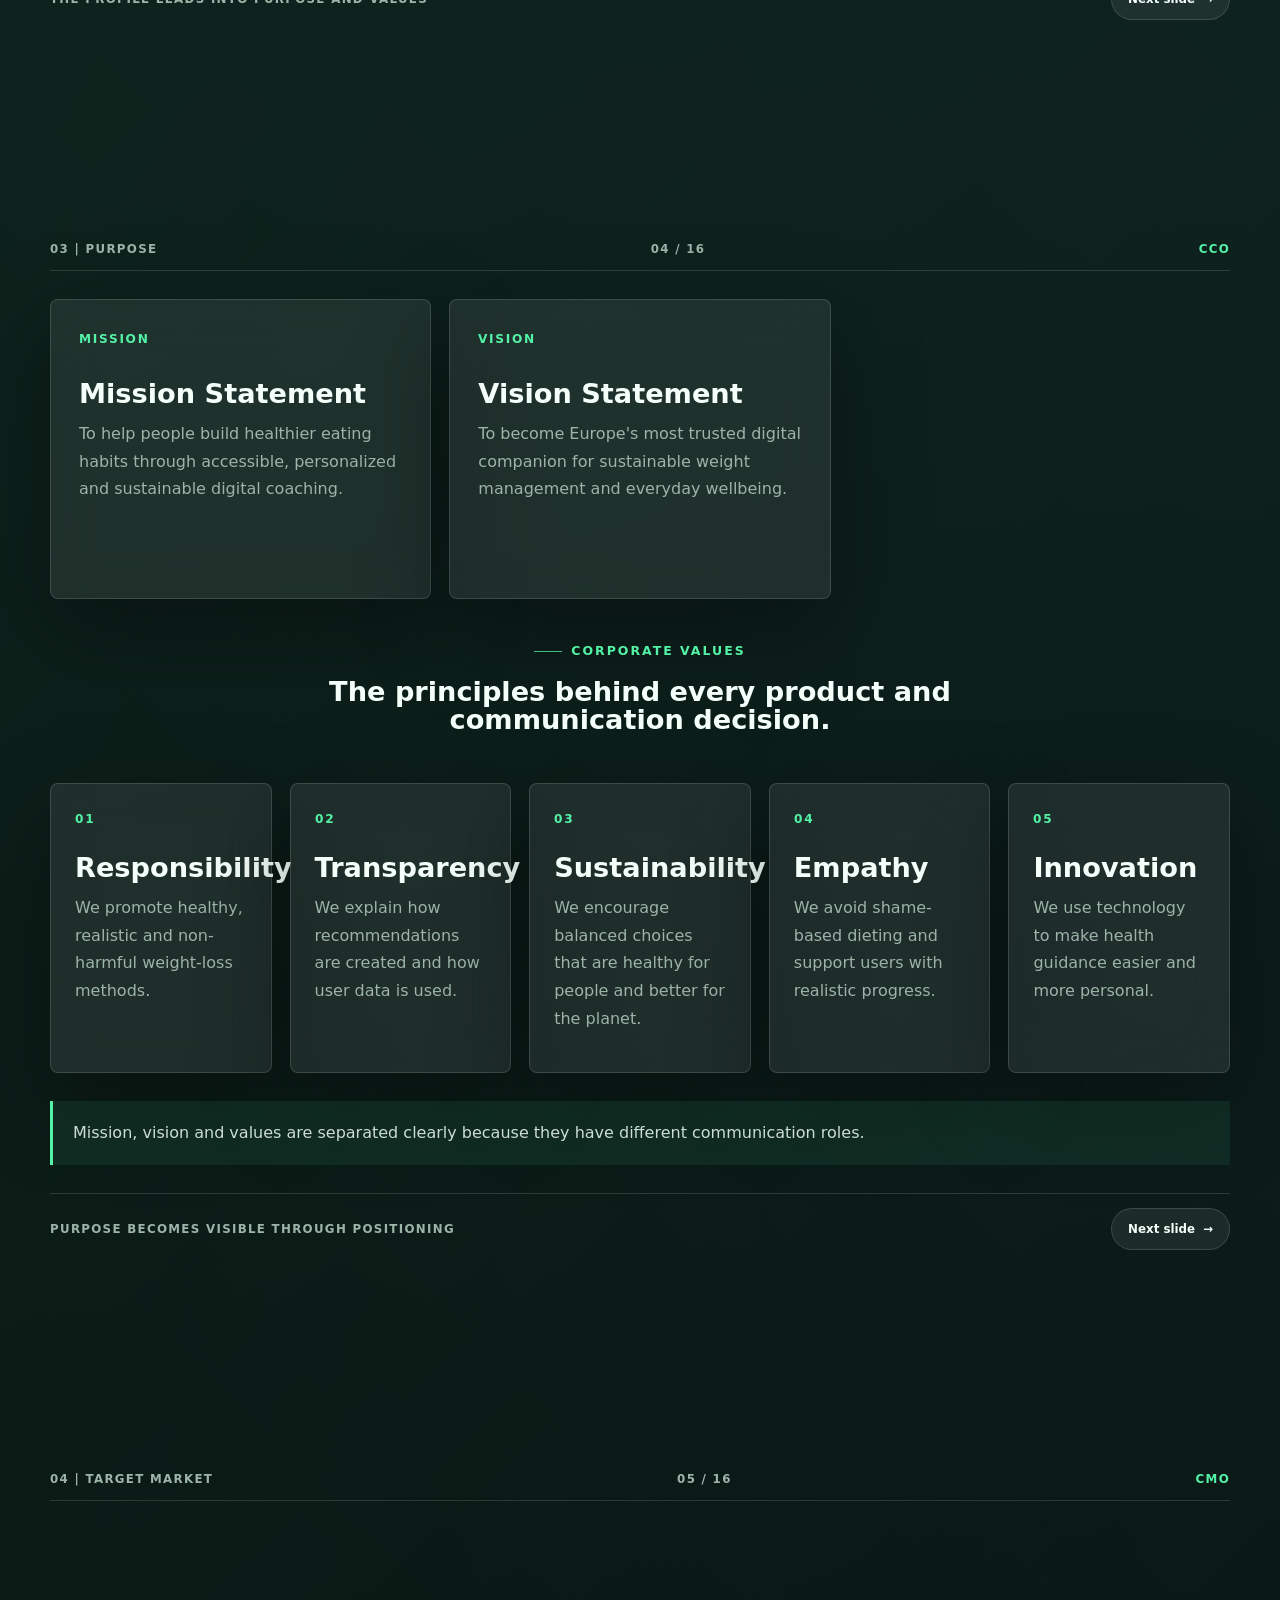
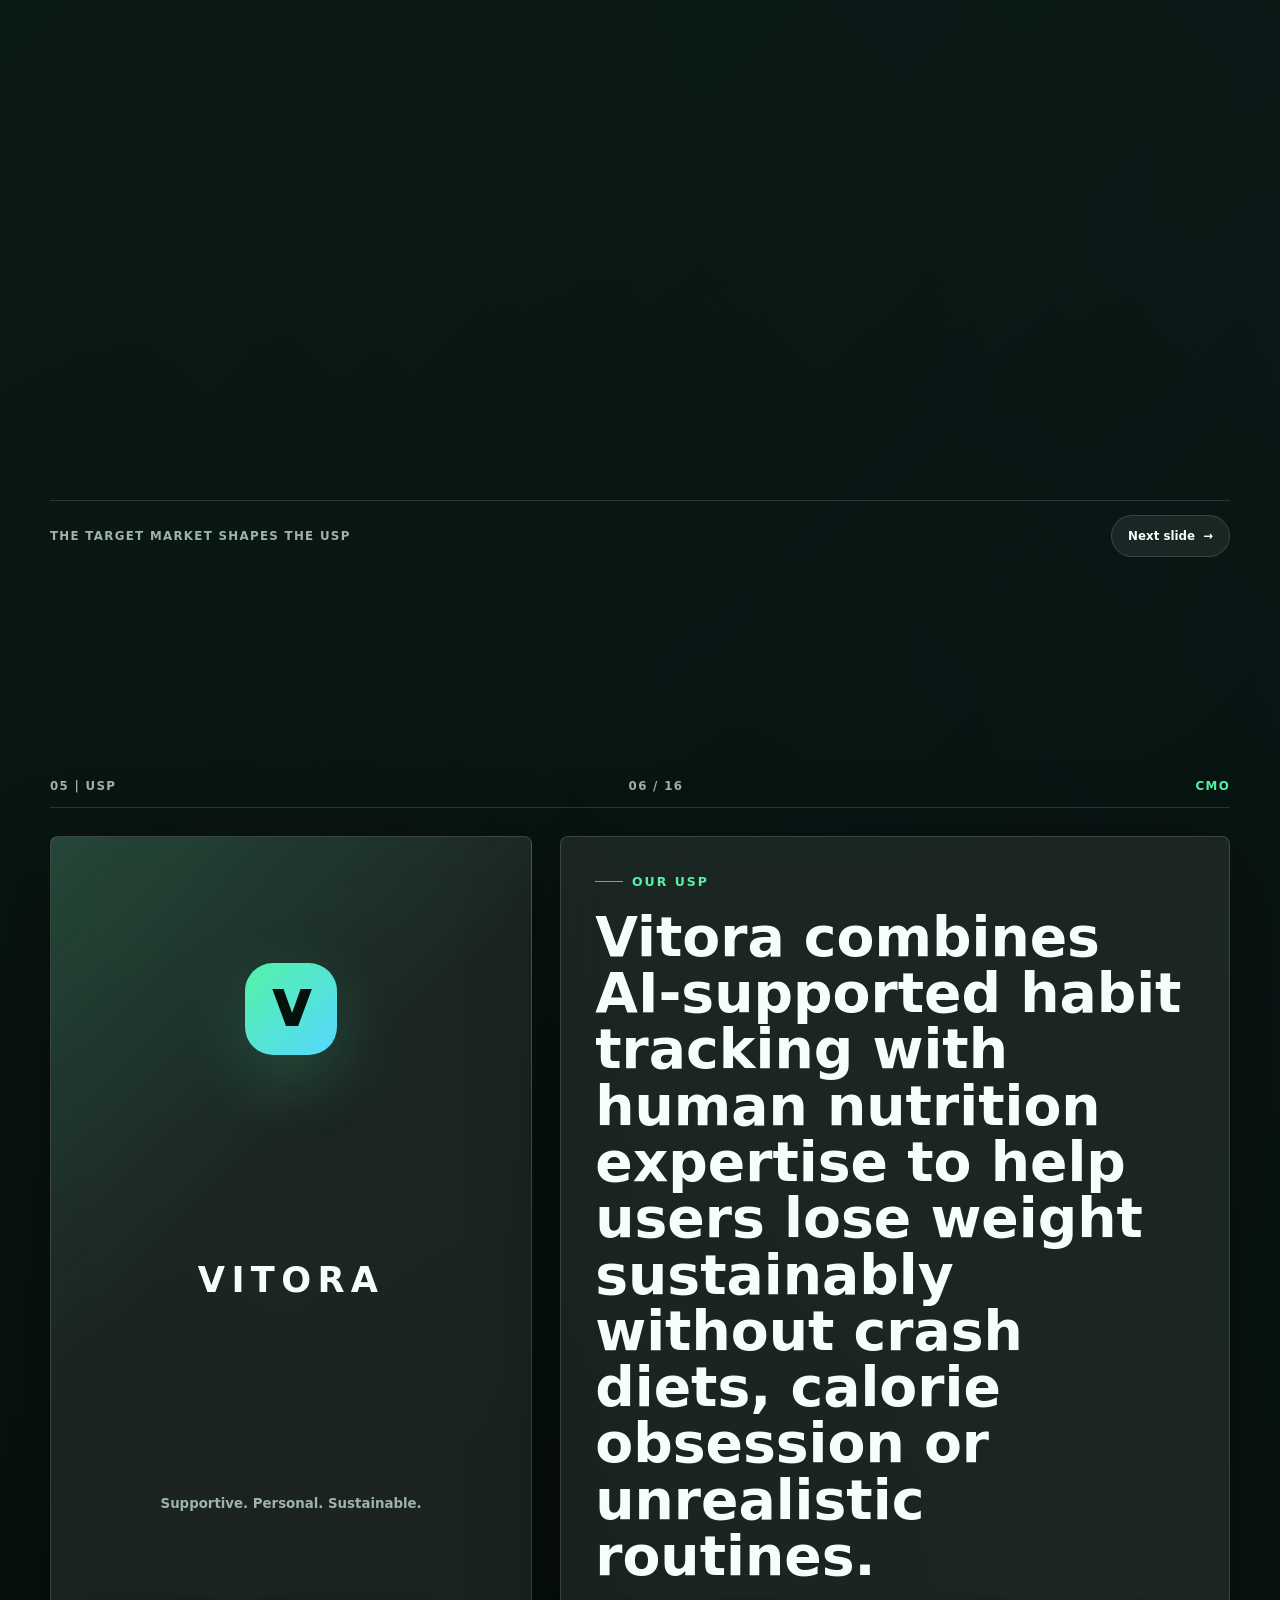
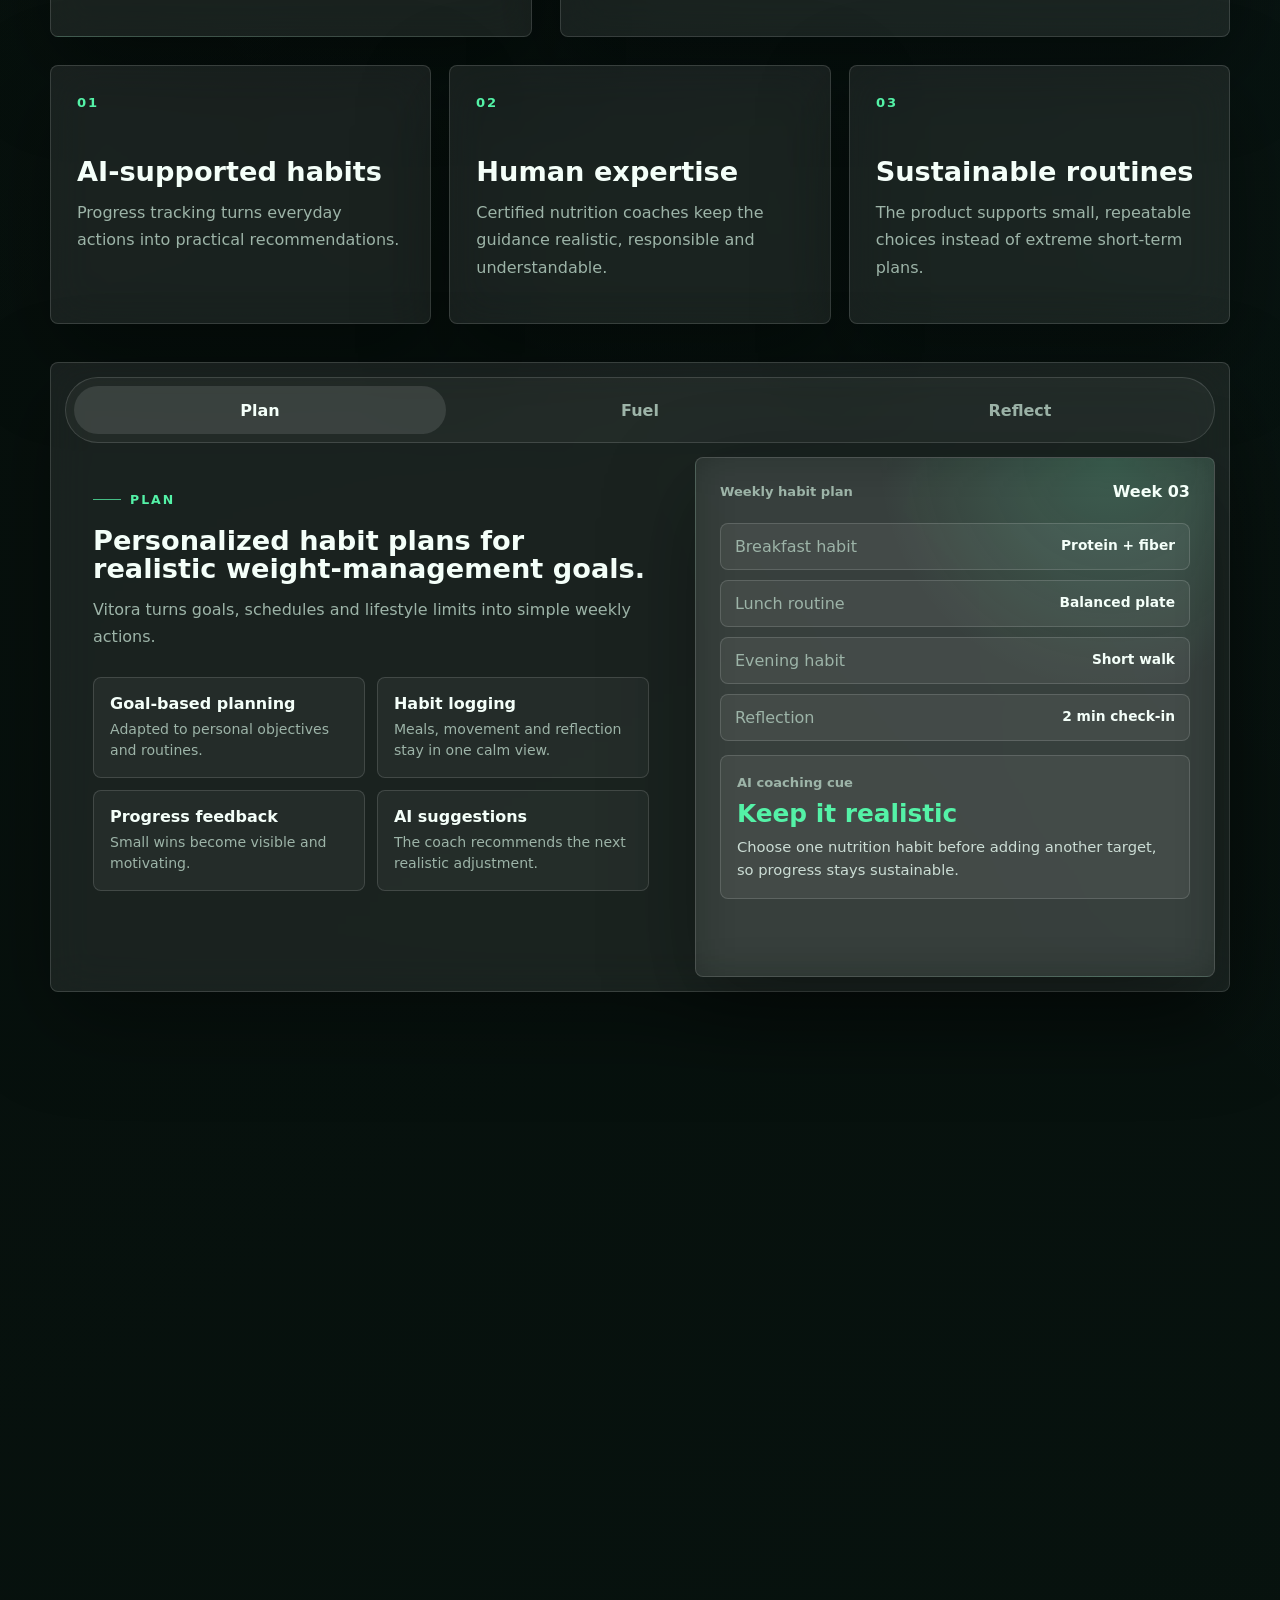
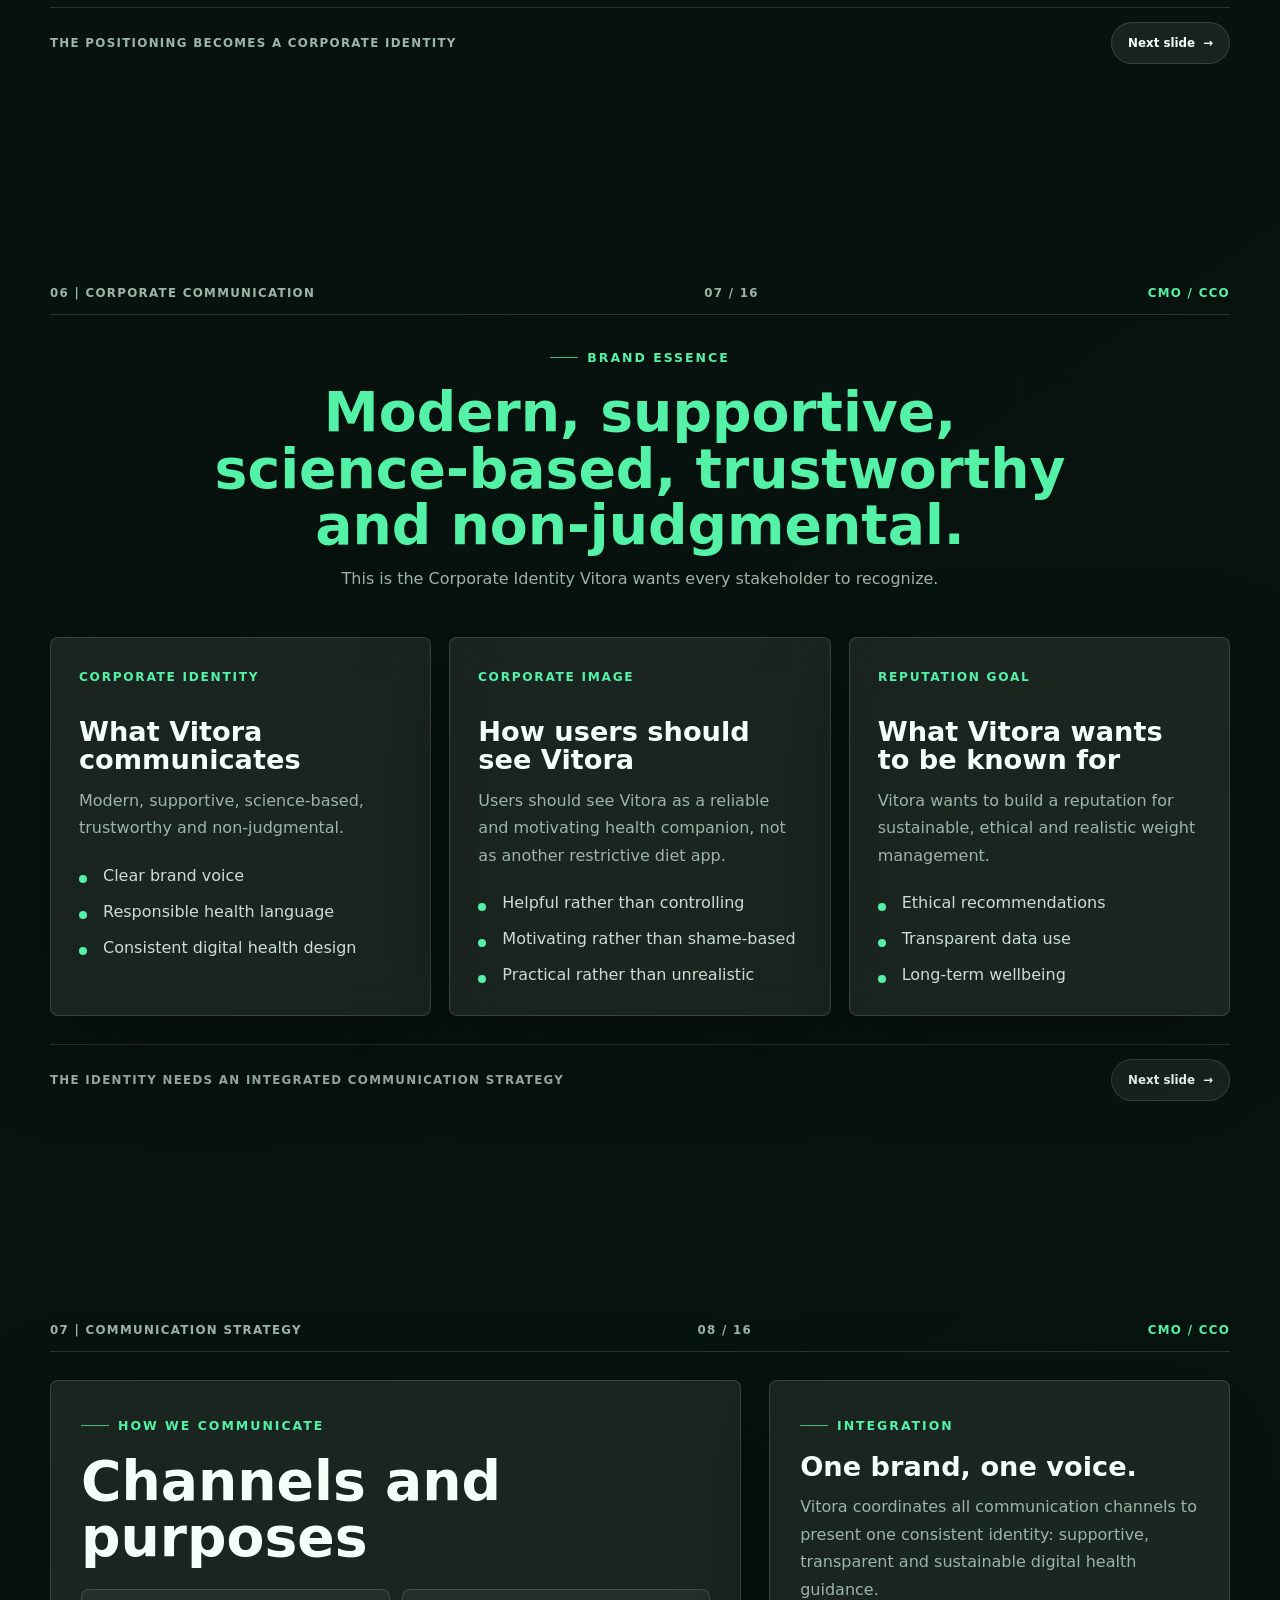
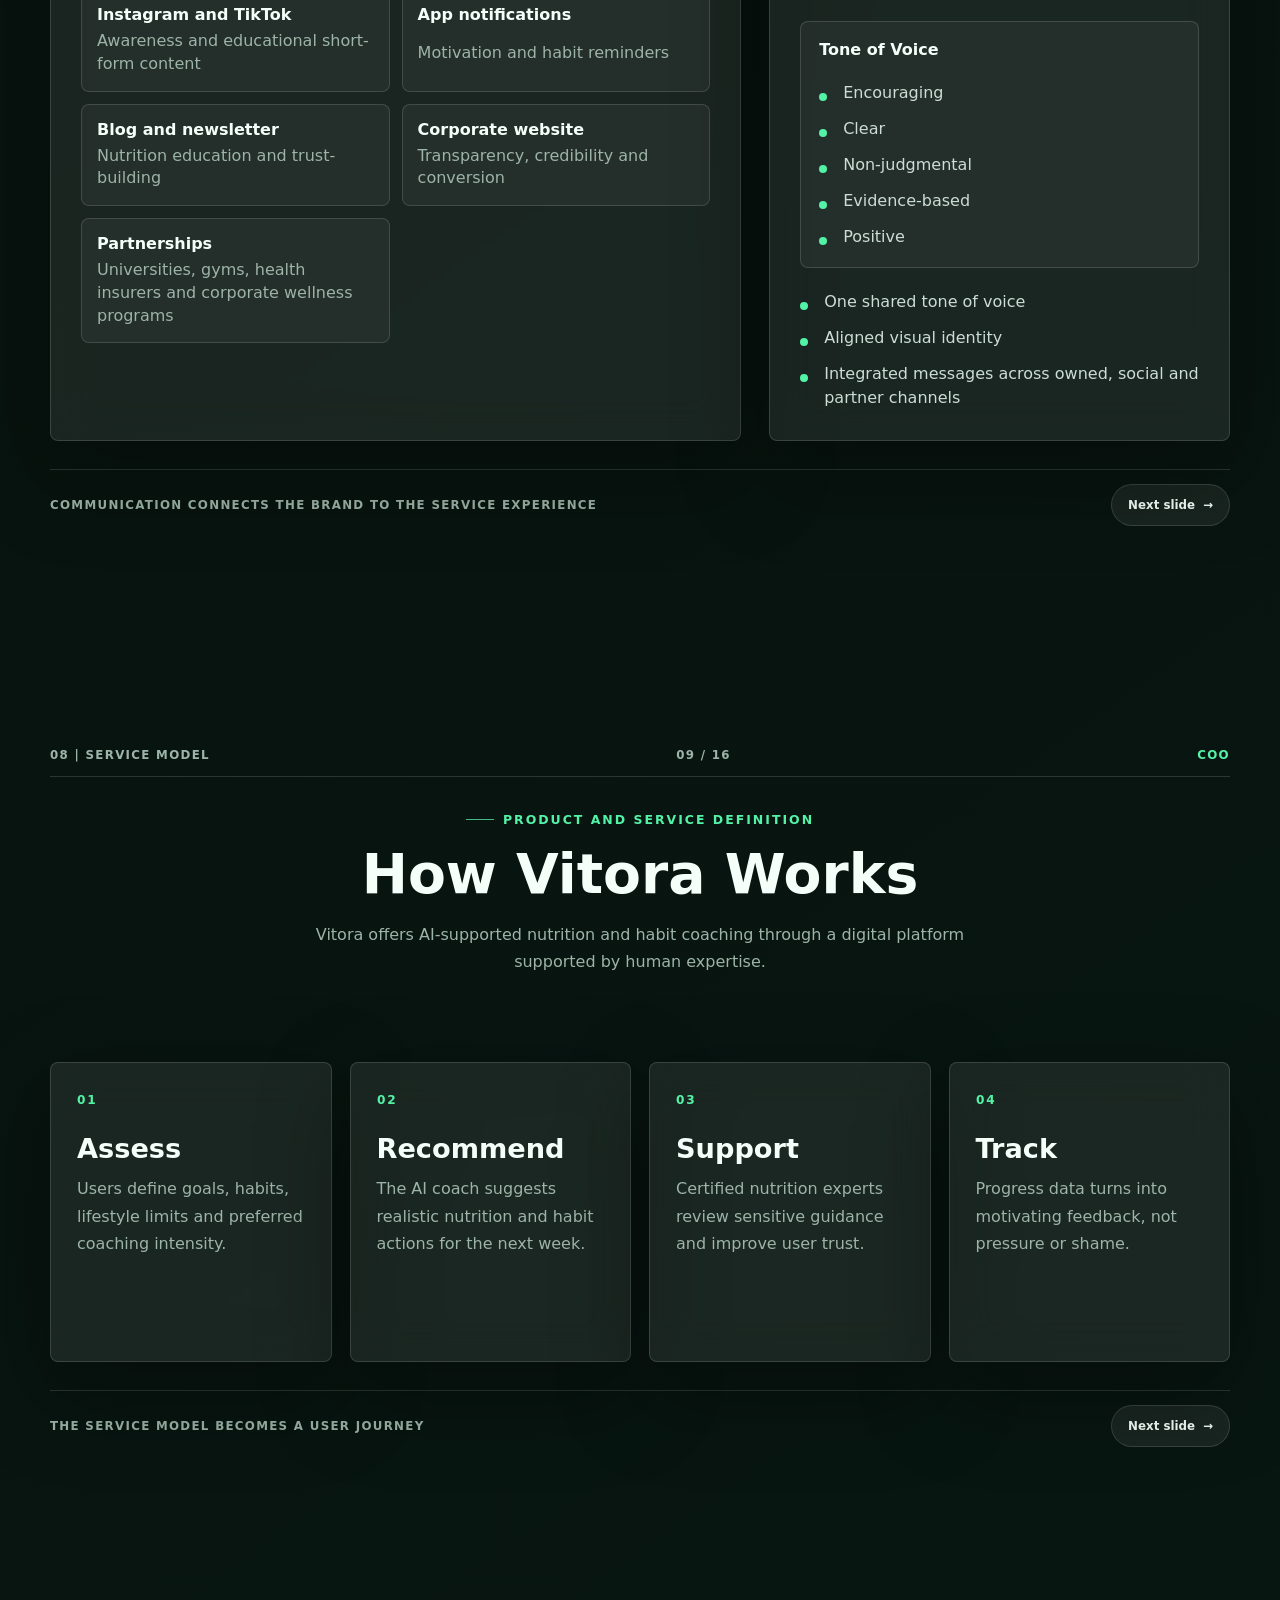
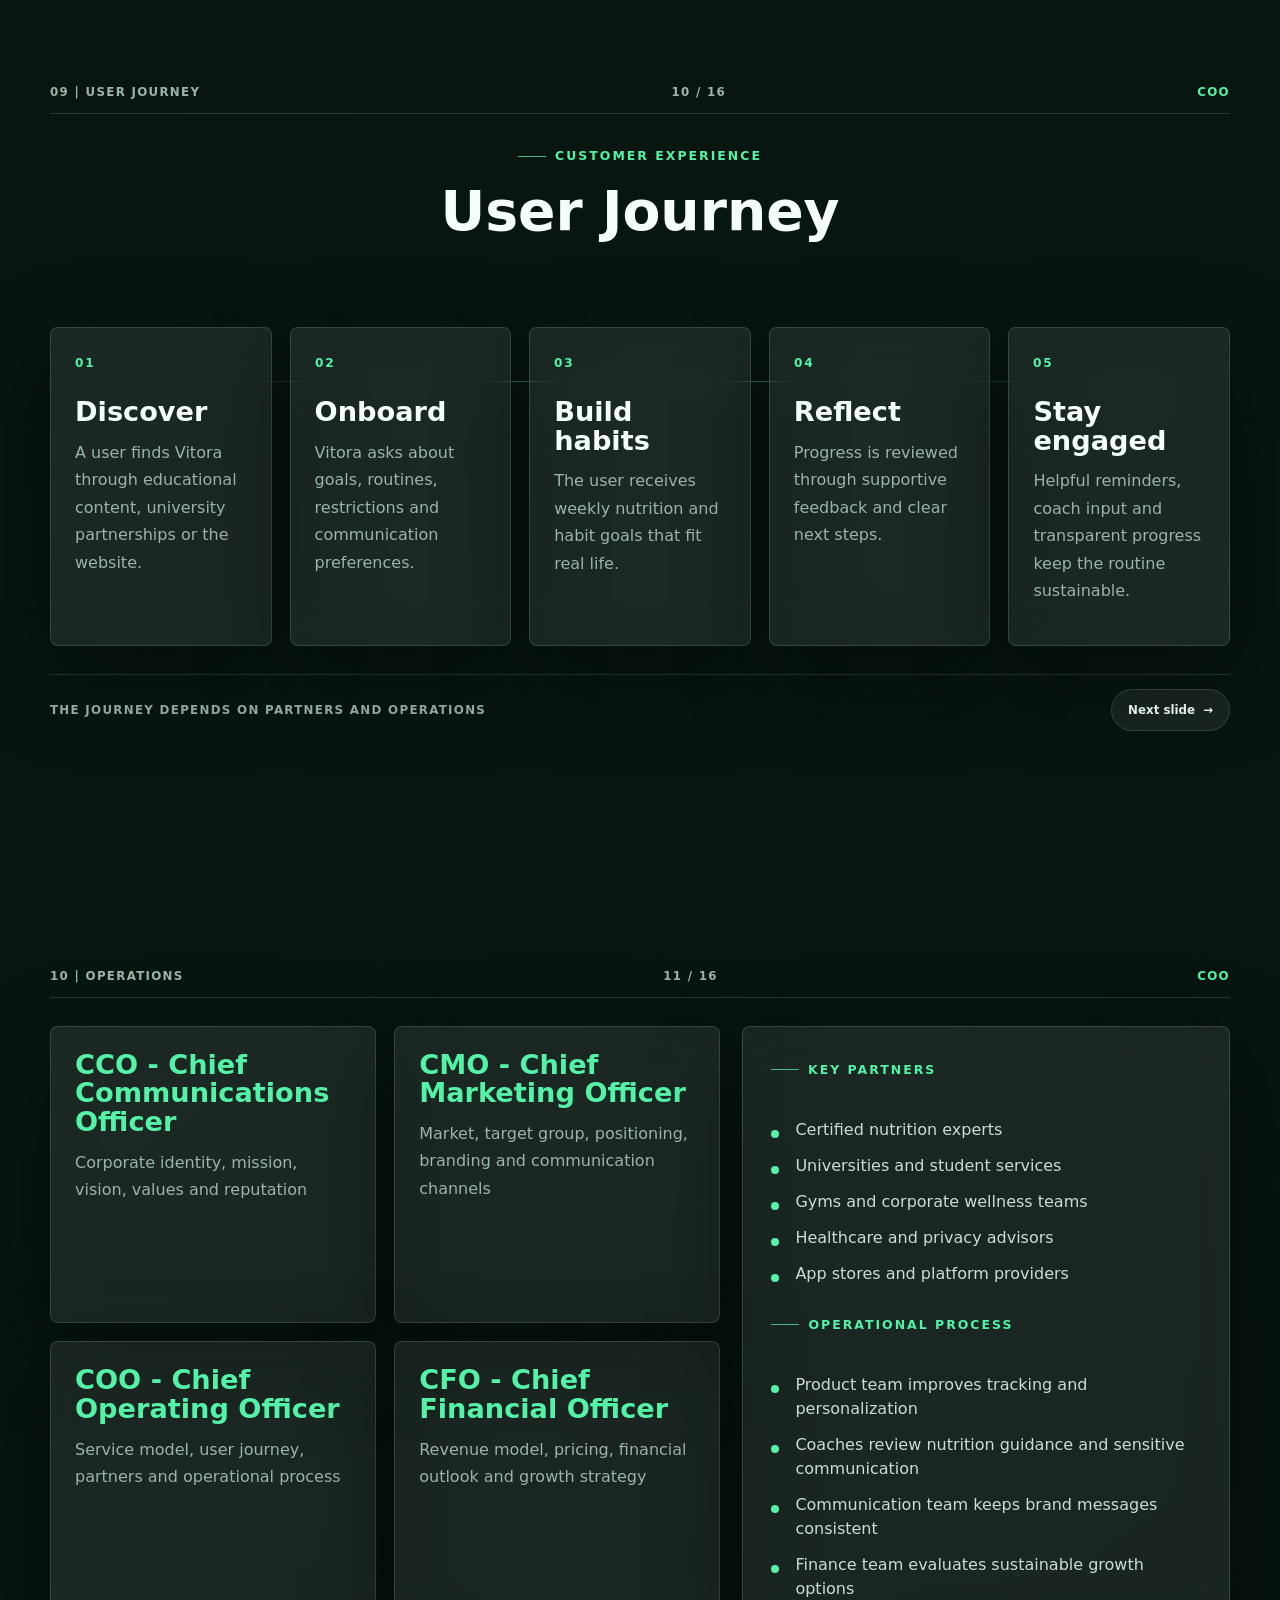
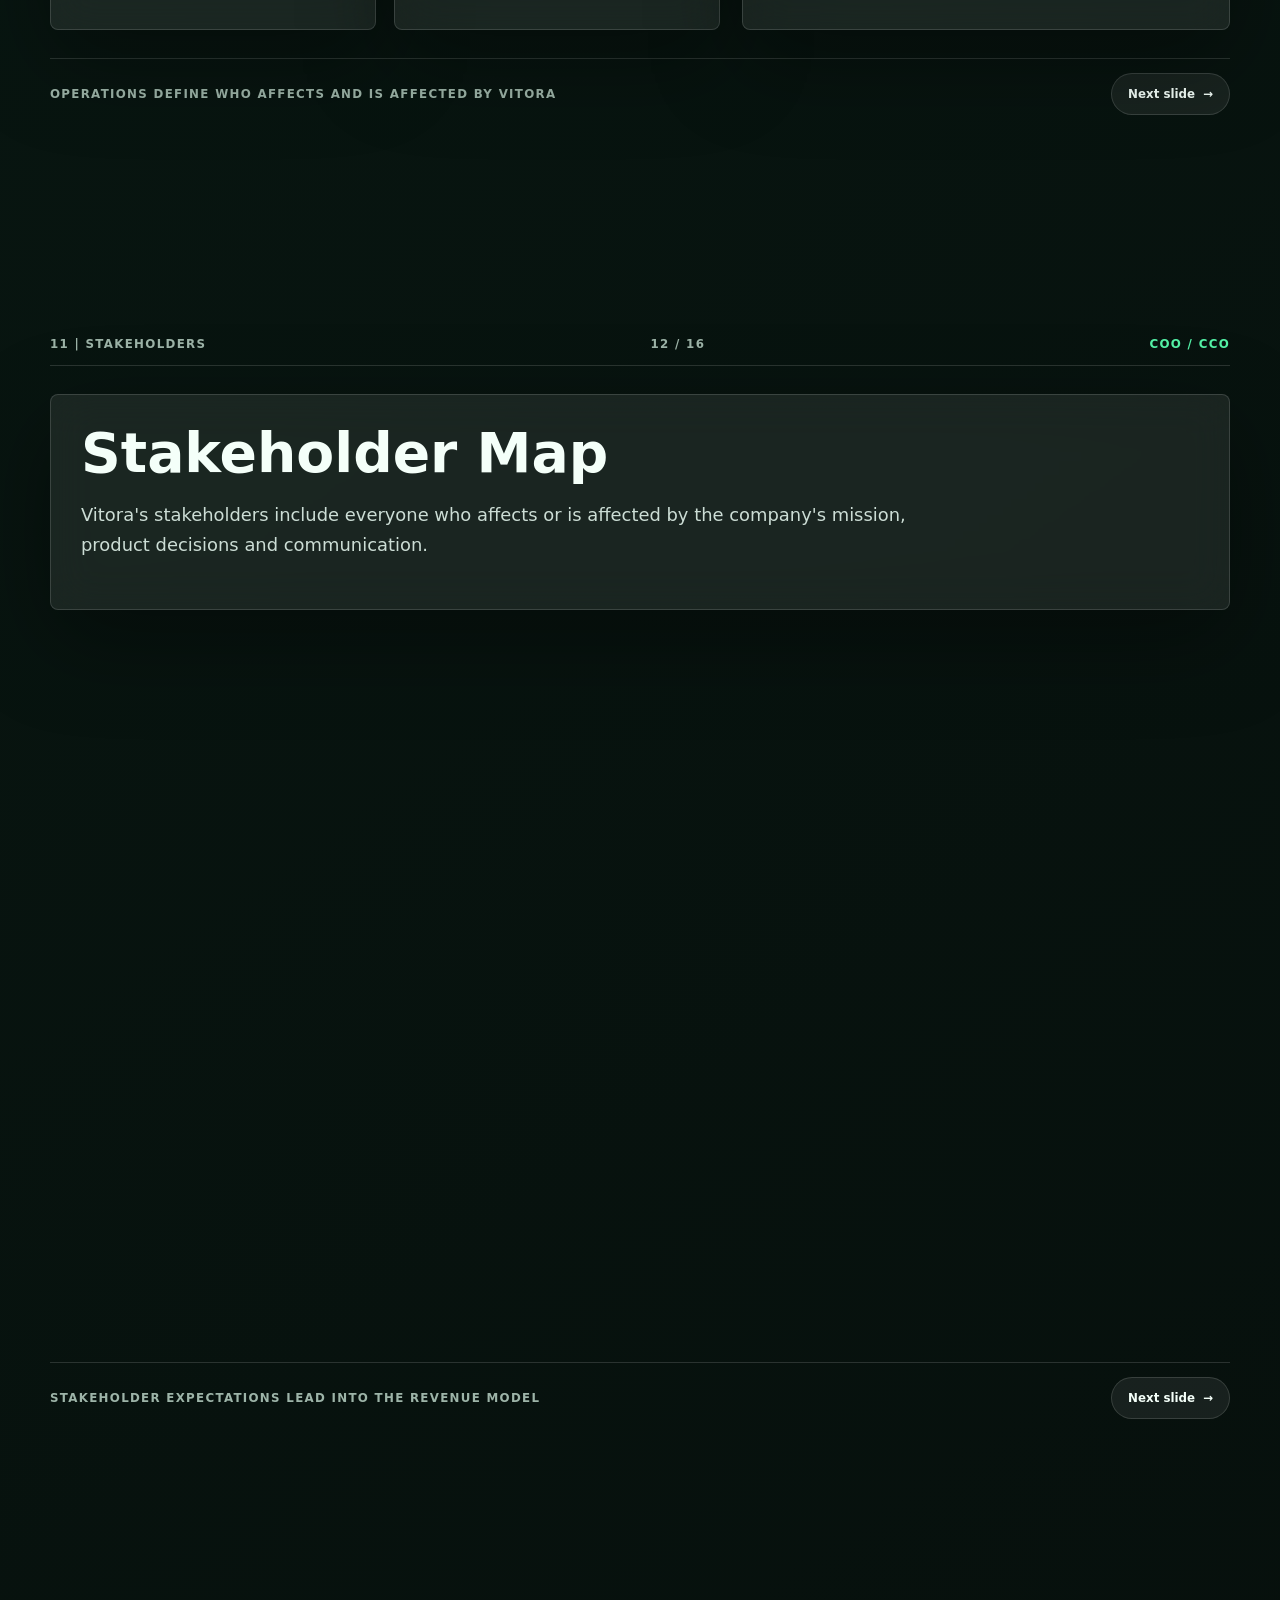
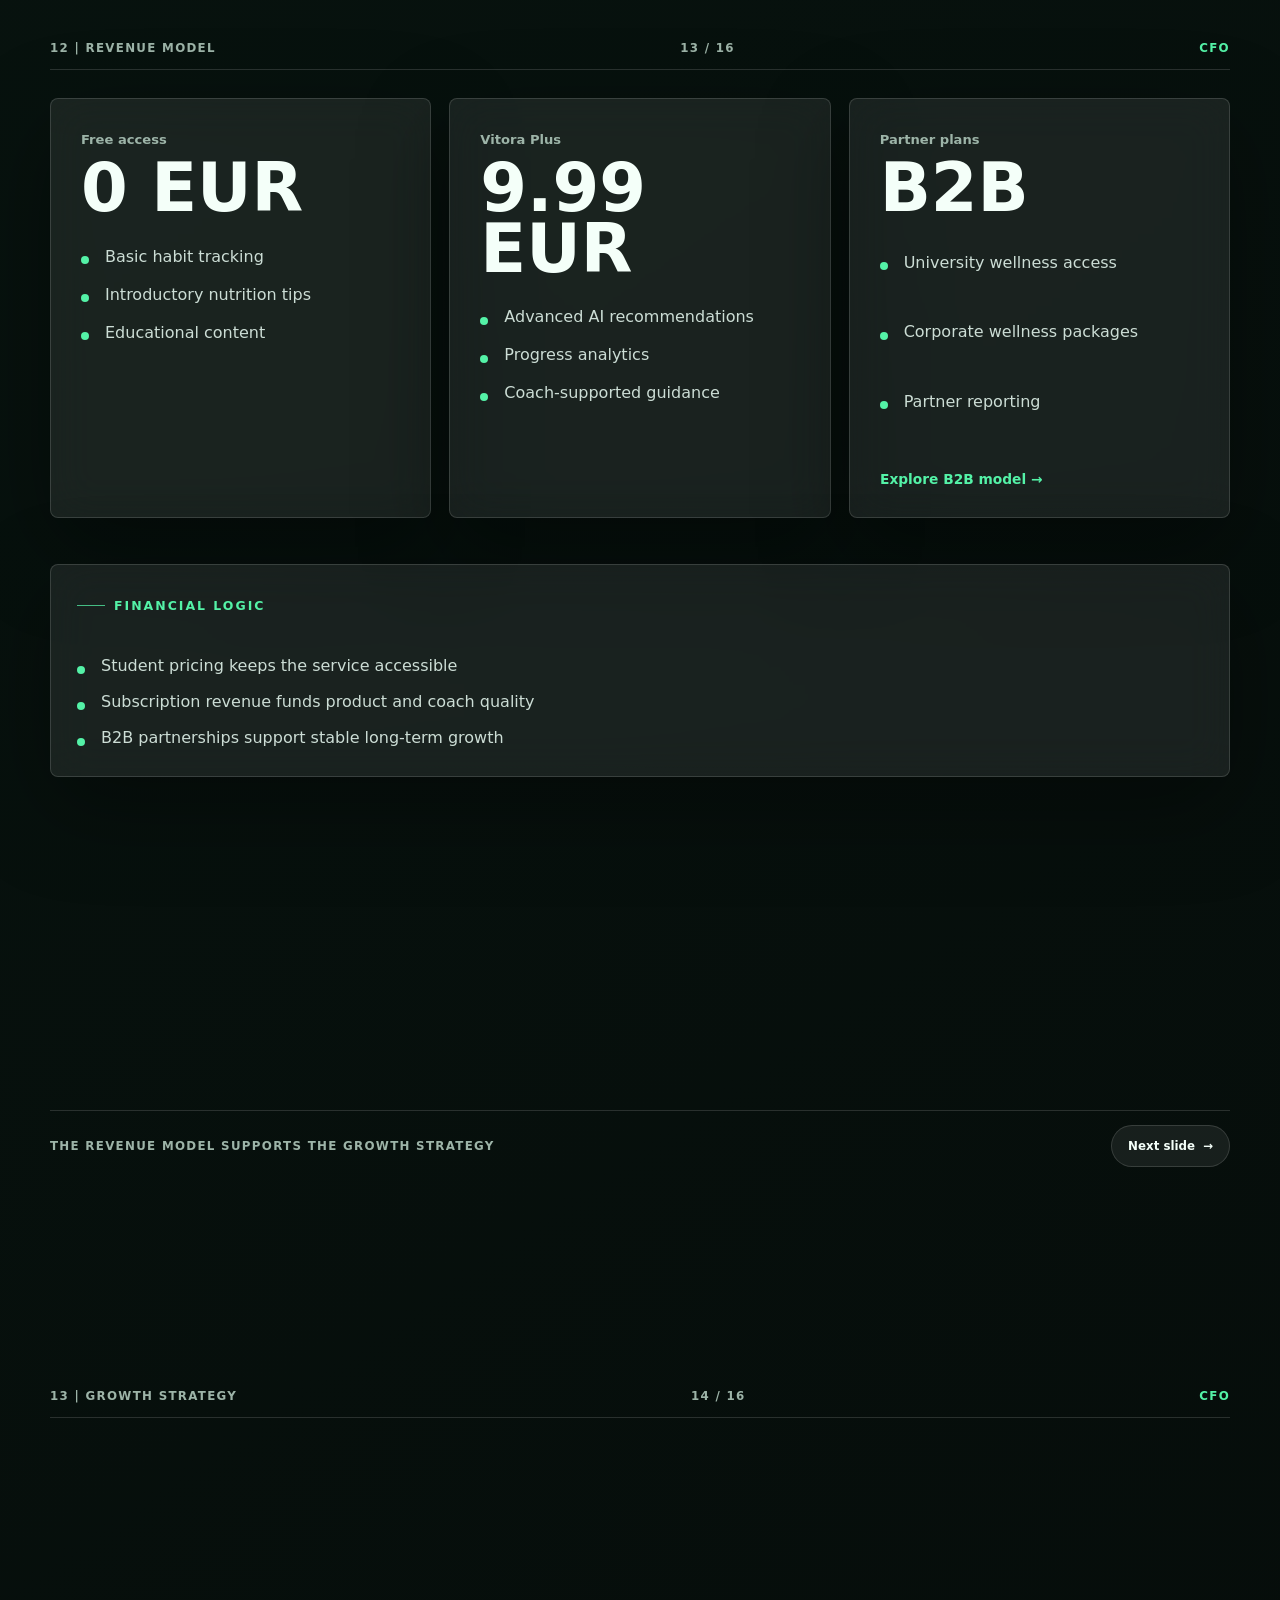
==== commit 5c20a8a7: "Add B2B revenue detail page" ====
--- a/index.html
+++ b/index.html
@@ -14,6 +14,7 @@
   <link rel="stylesheet" href="css/theme.css" />
   <link rel="stylesheet" href="css/layout.css?v=3" />
   <link rel="stylesheet" href="css/sections.css" />
+  <link rel="stylesheet" href="css/revenue-pages.css" />
   <link
     rel="icon"
     href="data:image/svg+xml,%3Csvg xmlns='http://www.w3.org/2000/svg' viewBox='0 0 64 64'%3E%3Crect width='64' height='64' rx='18' fill='%2354f2a7'/%3E%3Ctext x='50%25' y='56%25' text-anchor='middle' font-family='Arial,sans-serif' font-size='36' font-weight='800' fill='%2306110c'%3EV%3C/text%3E%3C/svg%3E"
--- a/css/revenue-pages.css
+++ b/css/revenue-pages.css
@@ -0,0 +1,504 @@
+.pricing-card-link {
+  display: flex;
+  flex-direction: column;
+  color: inherit;
+  cursor: pointer;
+}
+
+.pricing-card-link .clean-list {
+  flex: 1;
+}
+
+.pricing-card-link:hover {
+  background:
+    radial-gradient(circle at 82% 4%, rgba(84, 242, 167, 0.22), transparent 38%),
+    var(--glass);
+}
+
+.pricing-card-link:focus-visible {
+  border-color: var(--primary);
+  box-shadow:
+    var(--shadow),
+    0 0 0 4px var(--ring);
+  outline: 0;
+}
+
+.pricing-card-cta {
+  display: inline-flex;
+  align-items: center;
+  align-self: flex-start;
+  gap: 8px;
+  margin-top: 26px;
+  color: var(--primary);
+  font-size: 0.86rem;
+  font-weight: 900;
+}
+
+.revenue-page {
+  min-height: 100vh;
+}
+
+.revenue-page main {
+  overflow: hidden;
+}
+
+.revenue-page-inner {
+  width: min(var(--max-width), calc(100% - 40px));
+  margin-inline: auto;
+}
+
+.revenue-topbar {
+  position: sticky;
+  top: 18px;
+  z-index: 20;
+  display: flex;
+  align-items: center;
+  justify-content: space-between;
+  width: min(var(--max-width), calc(100% - 32px));
+  min-height: 74px;
+  margin: 18px auto 0;
+  padding: 12px 14px 12px 18px;
+  border: 1px solid var(--line);
+  border-radius: 999px;
+  background: rgba(5, 8, 7, 0.72);
+  backdrop-filter: blur(24px);
+  box-shadow: var(--shadow);
+}
+
+.revenue-brand {
+  min-width: 0;
+}
+
+.revenue-label {
+  color: var(--primary);
+  font-size: 0.78rem;
+  font-weight: 900;
+  letter-spacing: 0.16em;
+  text-transform: uppercase;
+}
+
+.revenue-back-link {
+  min-height: 44px;
+  padding-inline: 18px;
+}
+
+.revenue-hero {
+  position: relative;
+  min-height: calc(100vh - 92px);
+  padding: 92px 0 72px;
+  display: grid;
+  align-items: center;
+}
+
+.revenue-hero::before {
+  content: "";
+  position: absolute;
+  inset: 7% 0 auto auto;
+  z-index: -1;
+  width: min(520px, 70vw);
+  height: min(520px, 70vw);
+  background: radial-gradient(circle, rgba(84, 242, 167, 0.18), transparent 68%);
+}
+
+.revenue-hero-grid {
+  display: grid;
+  grid-template-columns: minmax(0, 1.12fr) minmax(300px, 0.72fr);
+  gap: 44px;
+  align-items: center;
+}
+
+.revenue-hero-copy h1 {
+  max-width: 940px;
+  margin-bottom: 22px;
+}
+
+.revenue-hero-actions {
+  display: flex;
+  flex-wrap: wrap;
+  gap: 14px;
+  margin-top: 30px;
+}
+
+.hero-point-panel {
+  display: grid;
+  gap: 16px;
+  padding: 24px;
+  border: 1px solid var(--line);
+  border-radius: var(--radius-xl);
+  background:
+    radial-gradient(circle at 78% 12%, rgba(85, 216, 255, 0.18), transparent 34%),
+    var(--glass);
+  backdrop-filter: blur(var(--panel-blur));
+  box-shadow: var(--shadow);
+}
+
+.hero-point-panel div,
+.revenue-card,
+.revenue-copy-panel,
+.partner-model,
+.b2b-simulator,
+.closing-panel {
+  border: 1px solid var(--line);
+  border-radius: var(--radius-xl);
+  background: var(--glass);
+  backdrop-filter: blur(var(--panel-blur));
+  box-shadow: var(--shadow);
+}
+
+.hero-point-panel div {
+  padding: 22px;
+  background: rgba(255, 255, 255, 0.045);
+}
+
+.hero-point-panel span {
+  display: block;
+  margin-bottom: 26px;
+  color: var(--primary);
+  font-size: 0.82rem;
+  font-weight: 900;
+}
+
+.hero-point-panel strong {
+  display: block;
+  font-size: 1.28rem;
+  line-height: 1.15;
+}
+
+.revenue-section {
+  padding: 86px 0;
+}
+
+.revenue-copy-panel {
+  padding: clamp(26px, 4vw, 46px);
+}
+
+.revenue-copy-panel h2 {
+  max-width: 850px;
+}
+
+.revenue-copy-panel p {
+  max-width: 920px;
+  font-size: 1.08rem;
+}
+
+.revenue-card-grid {
+  display: grid;
+  gap: 18px;
+}
+
+.revenue-card-grid.three {
+  grid-template-columns: repeat(3, minmax(0, 1fr));
+}
+
+.revenue-card {
+  position: relative;
+  overflow: hidden;
+  min-height: 300px;
+  padding: 28px;
+  transition:
+    transform 0.24s var(--ease),
+    border-color 0.24s var(--ease),
+    background 0.24s var(--ease);
+}
+
+.revenue-card::after {
+  content: "";
+  position: absolute;
+  inset: auto -28% -54% -28%;
+  height: 190px;
+  background: radial-gradient(circle, rgba(84, 242, 167, 0.16), transparent 70%);
+  opacity: 0;
+  transition: opacity 0.24s var(--ease);
+}
+
+.revenue-card:hover {
+  transform: translateY(-5px);
+  border-color: rgba(84, 242, 167, 0.34);
+}
+
+.revenue-card:hover::after {
+  opacity: 1;
+}
+
+.revenue-card.accent {
+  background:
+    radial-gradient(circle at 82% 0%, rgba(84, 242, 167, 0.16), transparent 38%),
+    var(--glass);
+}
+
+.revenue-card h3,
+.revenue-card p {
+  position: relative;
+  z-index: 1;
+}
+
+.partner-model {
+  padding: 26px;
+}
+
+.partner-tabs {
+  display: grid;
+  grid-template-columns: repeat(3, minmax(0, 1fr));
+  gap: 10px;
+  margin-bottom: 18px;
+  padding: 6px;
+  border: 1px solid var(--line);
+  border-radius: var(--radius-xl);
+  background: rgba(255, 255, 255, 0.045);
+}
+
+.partner-tab {
+  min-height: 54px;
+  border: 1px solid transparent;
+  border-radius: var(--radius-md);
+  color: var(--muted-strong);
+  background: transparent;
+  font-weight: 880;
+  transition:
+    color 0.22s var(--ease),
+    border-color 0.22s var(--ease),
+    background 0.22s var(--ease),
+    transform 0.22s var(--ease);
+}
+
+.partner-tab:hover {
+  color: var(--text);
+  background: var(--surface);
+}
+
+.partner-tab.active,
+.partner-tab[aria-selected="true"] {
+  color: #06110c;
+  border-color: rgba(84, 242, 167, 0.42);
+  background: linear-gradient(135deg, var(--primary), var(--accent));
+}
+
+.partner-tab:focus-visible {
+  outline: 2px solid var(--secondary);
+  outline-offset: 3px;
+}
+
+.partner-panel {
+  padding: 8px;
+}
+
+.partner-panel dl {
+  display: grid;
+  grid-template-columns: repeat(5, minmax(0, 1fr));
+  gap: 12px;
+  margin: 0;
+}
+
+.partner-panel div {
+  min-height: 150px;
+  padding: 18px;
+  border: 1px solid var(--line);
+  border-radius: var(--radius-md);
+  background: rgba(255, 255, 255, 0.045);
+}
+
+.partner-panel dt {
+  margin-bottom: 14px;
+  color: var(--primary);
+  font-size: 0.76rem;
+  font-weight: 900;
+  letter-spacing: 0.12em;
+  text-transform: uppercase;
+}
+
+.partner-panel dd {
+  margin: 0;
+  color: var(--muted-strong);
+  font-weight: 760;
+  line-height: 1.45;
+}
+
+.simulator-layout {
+  display: grid;
+  grid-template-columns: minmax(0, 0.65fr) minmax(420px, 1fr);
+  gap: 24px;
+  align-items: start;
+}
+
+.b2b-simulator {
+  display: grid;
+  grid-template-columns: minmax(0, 1fr) minmax(260px, 0.76fr);
+  gap: 22px;
+  padding: 26px;
+}
+
+.revenue-inputs {
+  display: grid;
+  gap: 18px;
+}
+
+.revenue-inputs label {
+  display: flex;
+  align-items: baseline;
+  justify-content: space-between;
+  gap: 16px;
+  color: var(--muted-strong);
+  font-weight: 780;
+}
+
+.revenue-inputs label strong {
+  color: var(--primary);
+  white-space: nowrap;
+}
+
+.revenue-results {
+  display: grid;
+  gap: 12px;
+}
+
+.revenue-results div {
+  padding: 18px;
+  border: 1px solid rgba(84, 242, 167, 0.24);
+  border-radius: var(--radius-md);
+  background: rgba(84, 242, 167, 0.08);
+}
+
+.revenue-results span {
+  display: block;
+  margin-bottom: 8px;
+  color: var(--muted);
+  font-size: 0.84rem;
+}
+
+.revenue-results strong {
+  display: block;
+  color: var(--text);
+  font-size: 1.55rem;
+  line-height: 1.05;
+}
+
+.stakeholder-layout {
+  display: grid;
+  grid-template-columns: repeat(2, minmax(0, 1fr));
+  gap: 18px;
+}
+
+.revenue-list {
+  display: grid;
+  gap: 12px;
+  margin: 22px 0 0;
+  padding: 0;
+  list-style: none;
+}
+
+.revenue-list.two-column {
+  grid-template-columns: repeat(2, minmax(0, 1fr));
+}
+
+.revenue-list li {
+  position: relative;
+  padding-left: 28px;
+  color: var(--muted-strong);
+  line-height: 1.5;
+}
+
+.revenue-list li::before {
+  content: "\2713";
+  position: absolute;
+  left: 0;
+  color: var(--primary);
+  font-weight: 950;
+}
+
+.revenue-closing {
+  padding: 86px 0 110px;
+}
+
+.closing-panel {
+  display: grid;
+  justify-items: center;
+  padding: clamp(34px, 6vw, 76px);
+  text-align: center;
+  background:
+    radial-gradient(circle at 50% 0%, rgba(84, 242, 167, 0.22), transparent 42%),
+    linear-gradient(135deg, rgba(85, 216, 255, 0.12), transparent 46%),
+    var(--glass);
+}
+
+.closing-panel h2 {
+  max-width: 920px;
+}
+
+.closing-panel .lead {
+  margin-inline: auto;
+}
+
+@media (max-width: 1060px) {
+  .revenue-hero-grid,
+  .simulator-layout,
+  .stakeholder-layout {
+    grid-template-columns: 1fr;
+  }
+
+  .partner-panel dl {
+    grid-template-columns: repeat(2, minmax(0, 1fr));
+  }
+
+  .b2b-simulator {
+    grid-template-columns: 1fr;
+  }
+}
+
+@media (max-width: 820px) {
+  .revenue-topbar {
+    position: relative;
+    top: auto;
+    align-items: stretch;
+    flex-direction: column;
+    gap: 12px;
+    border-radius: var(--radius-xl);
+  }
+
+  .revenue-label {
+    order: -1;
+  }
+
+  .revenue-back-link {
+    width: 100%;
+  }
+
+  .revenue-hero {
+    min-height: auto;
+    padding-top: 64px;
+  }
+
+  .revenue-card-grid.three,
+  .partner-tabs,
+  .partner-panel dl,
+  .revenue-list.two-column {
+    grid-template-columns: 1fr;
+  }
+
+  .revenue-section {
+    padding: 62px 0;
+  }
+}
+
+@media (max-width: 560px) {
+  .revenue-page-inner {
+    width: min(100% - 28px, var(--max-width));
+  }
+
+  .revenue-hero-copy h1 {
+    font-size: 3rem;
+  }
+
+  .revenue-hero-actions {
+    display: grid;
+  }
+
+  .hero-point-panel,
+  .partner-model,
+  .b2b-simulator {
+    padding: 18px;
+  }
+
+  .revenue-results strong {
+    font-size: 1.32rem;
+  }
+}
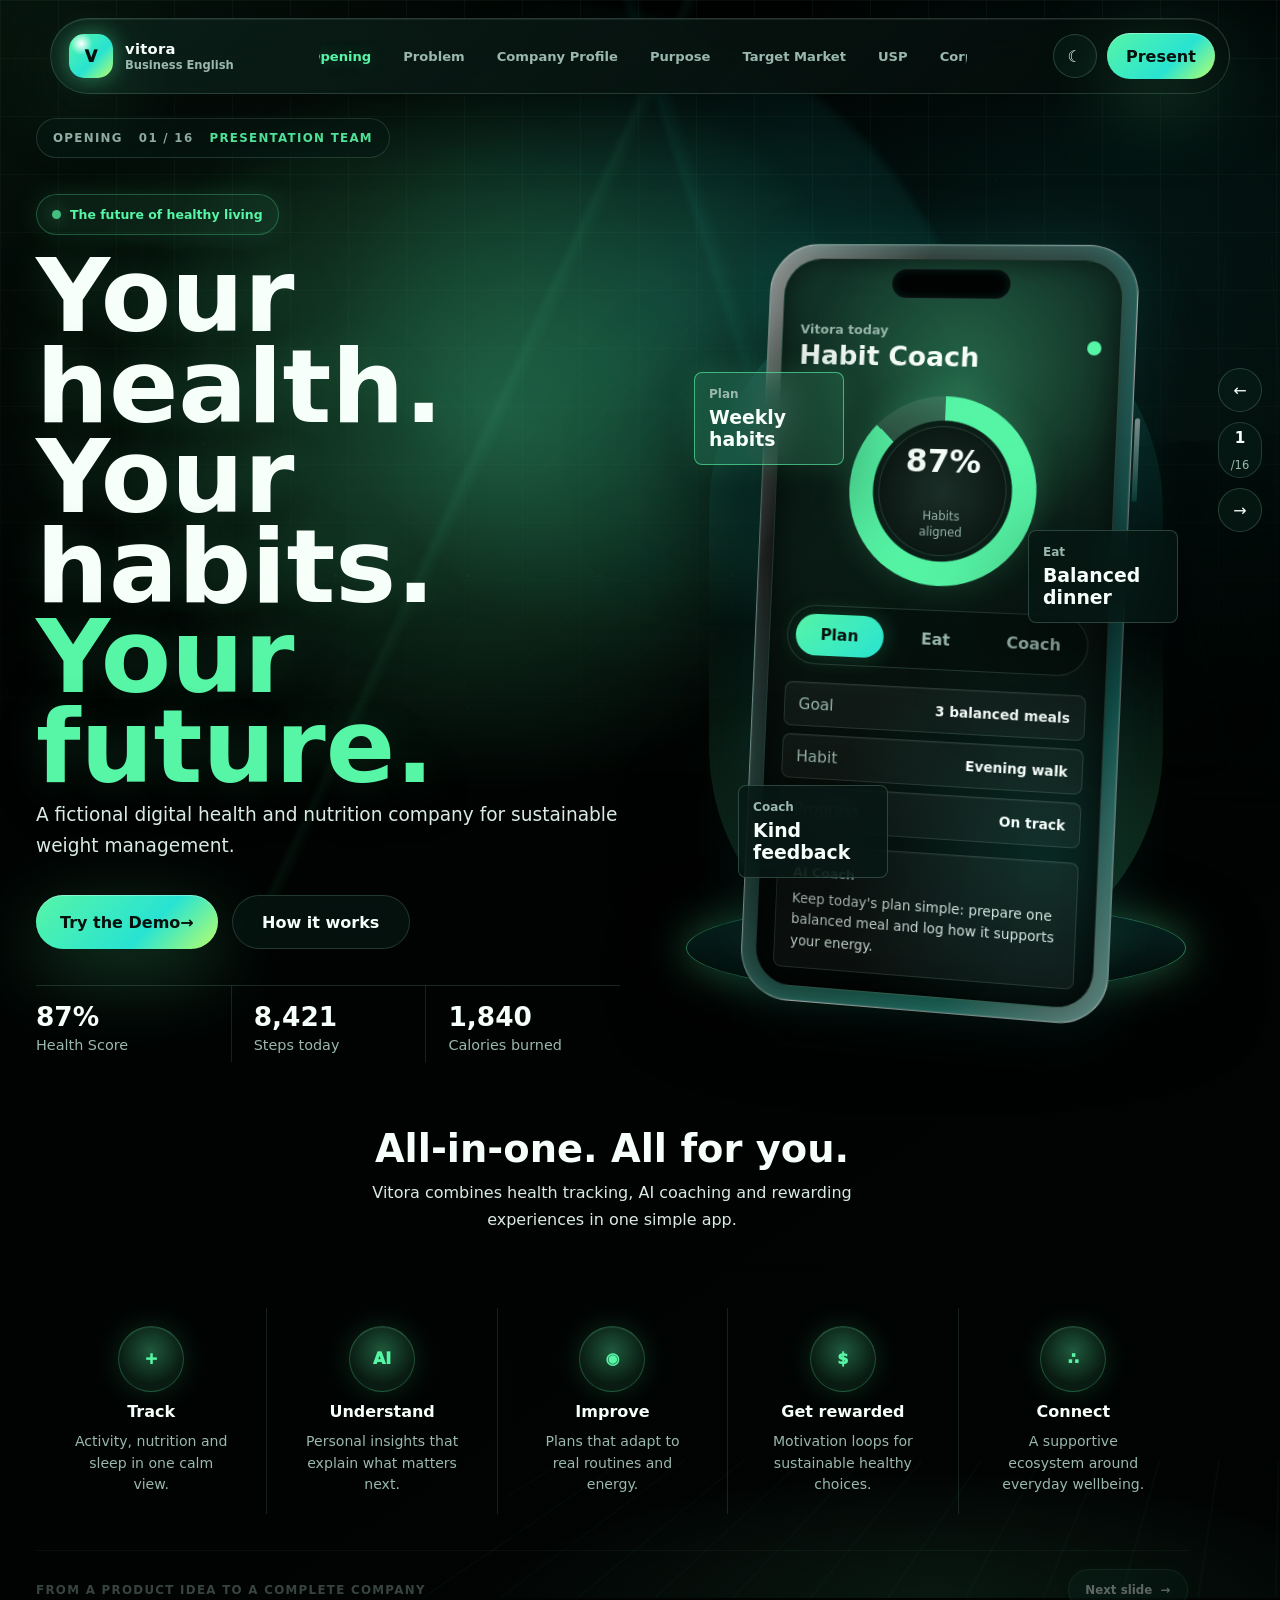
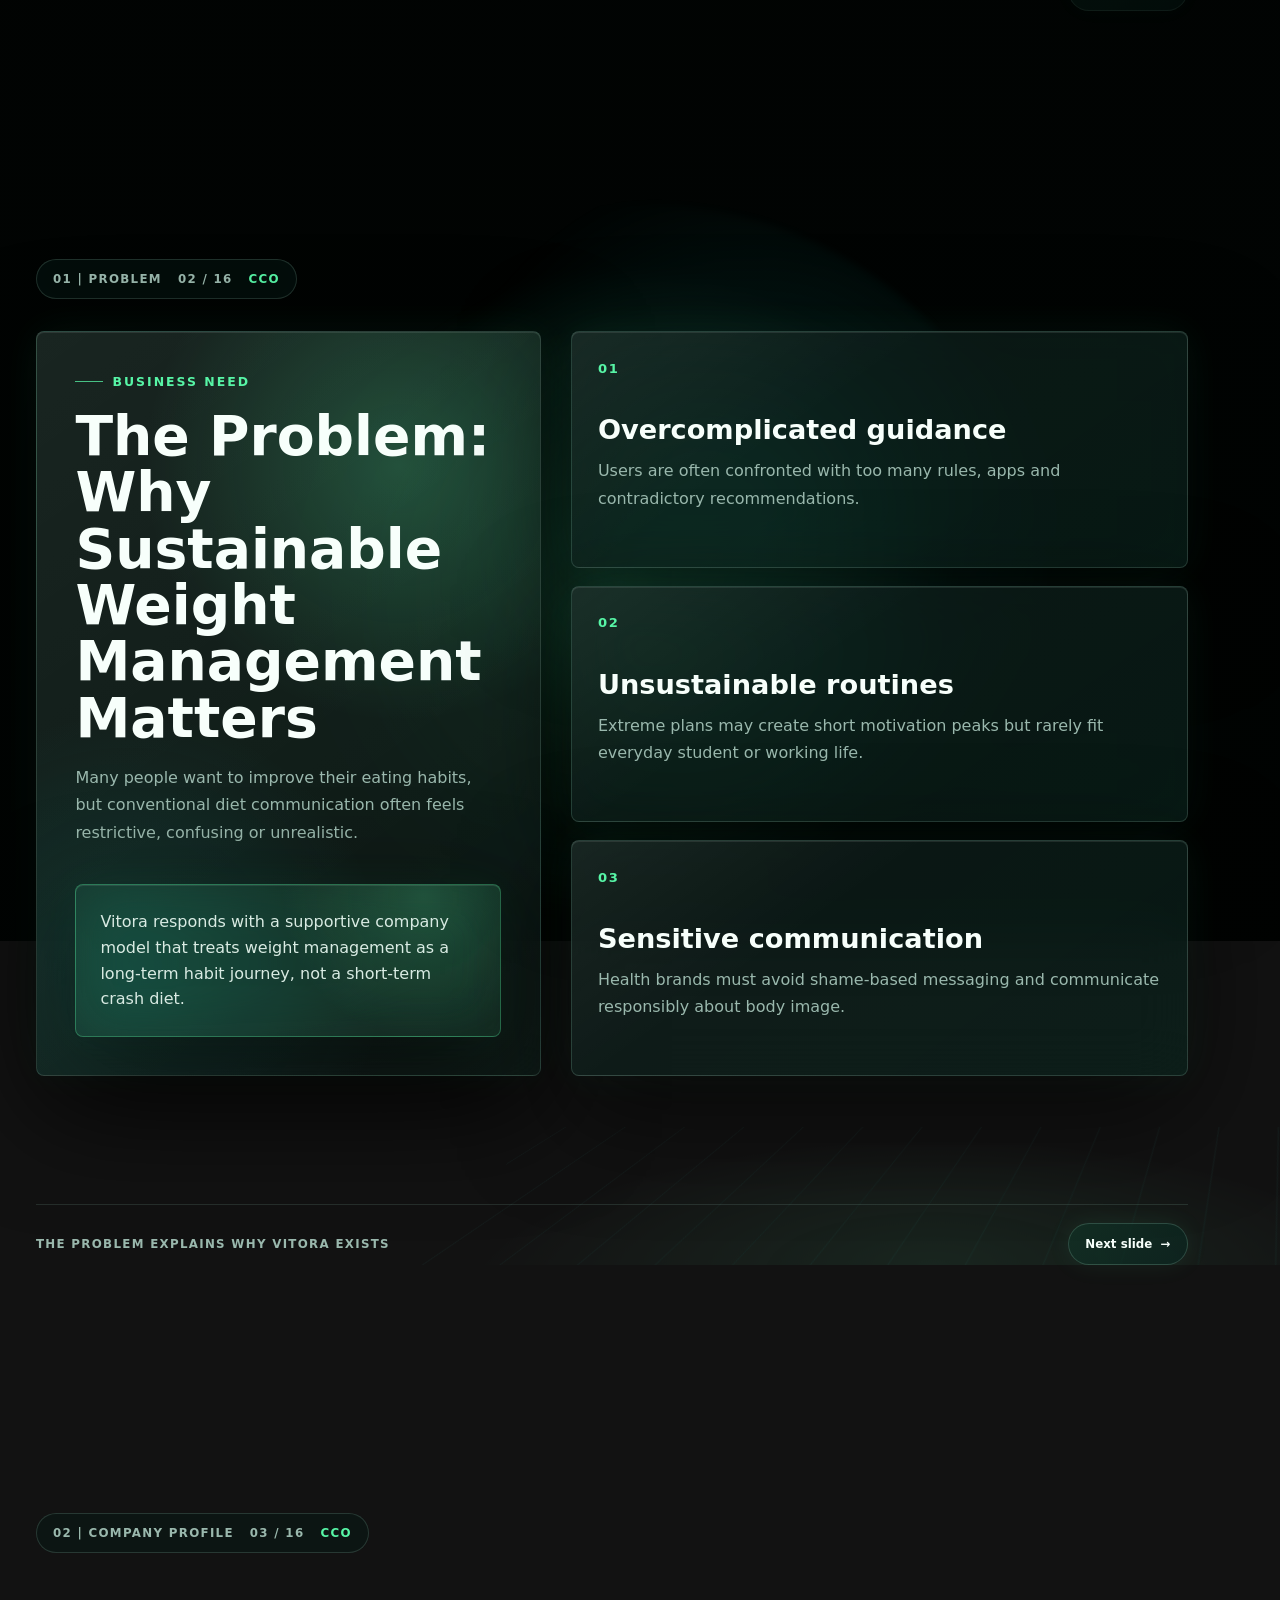
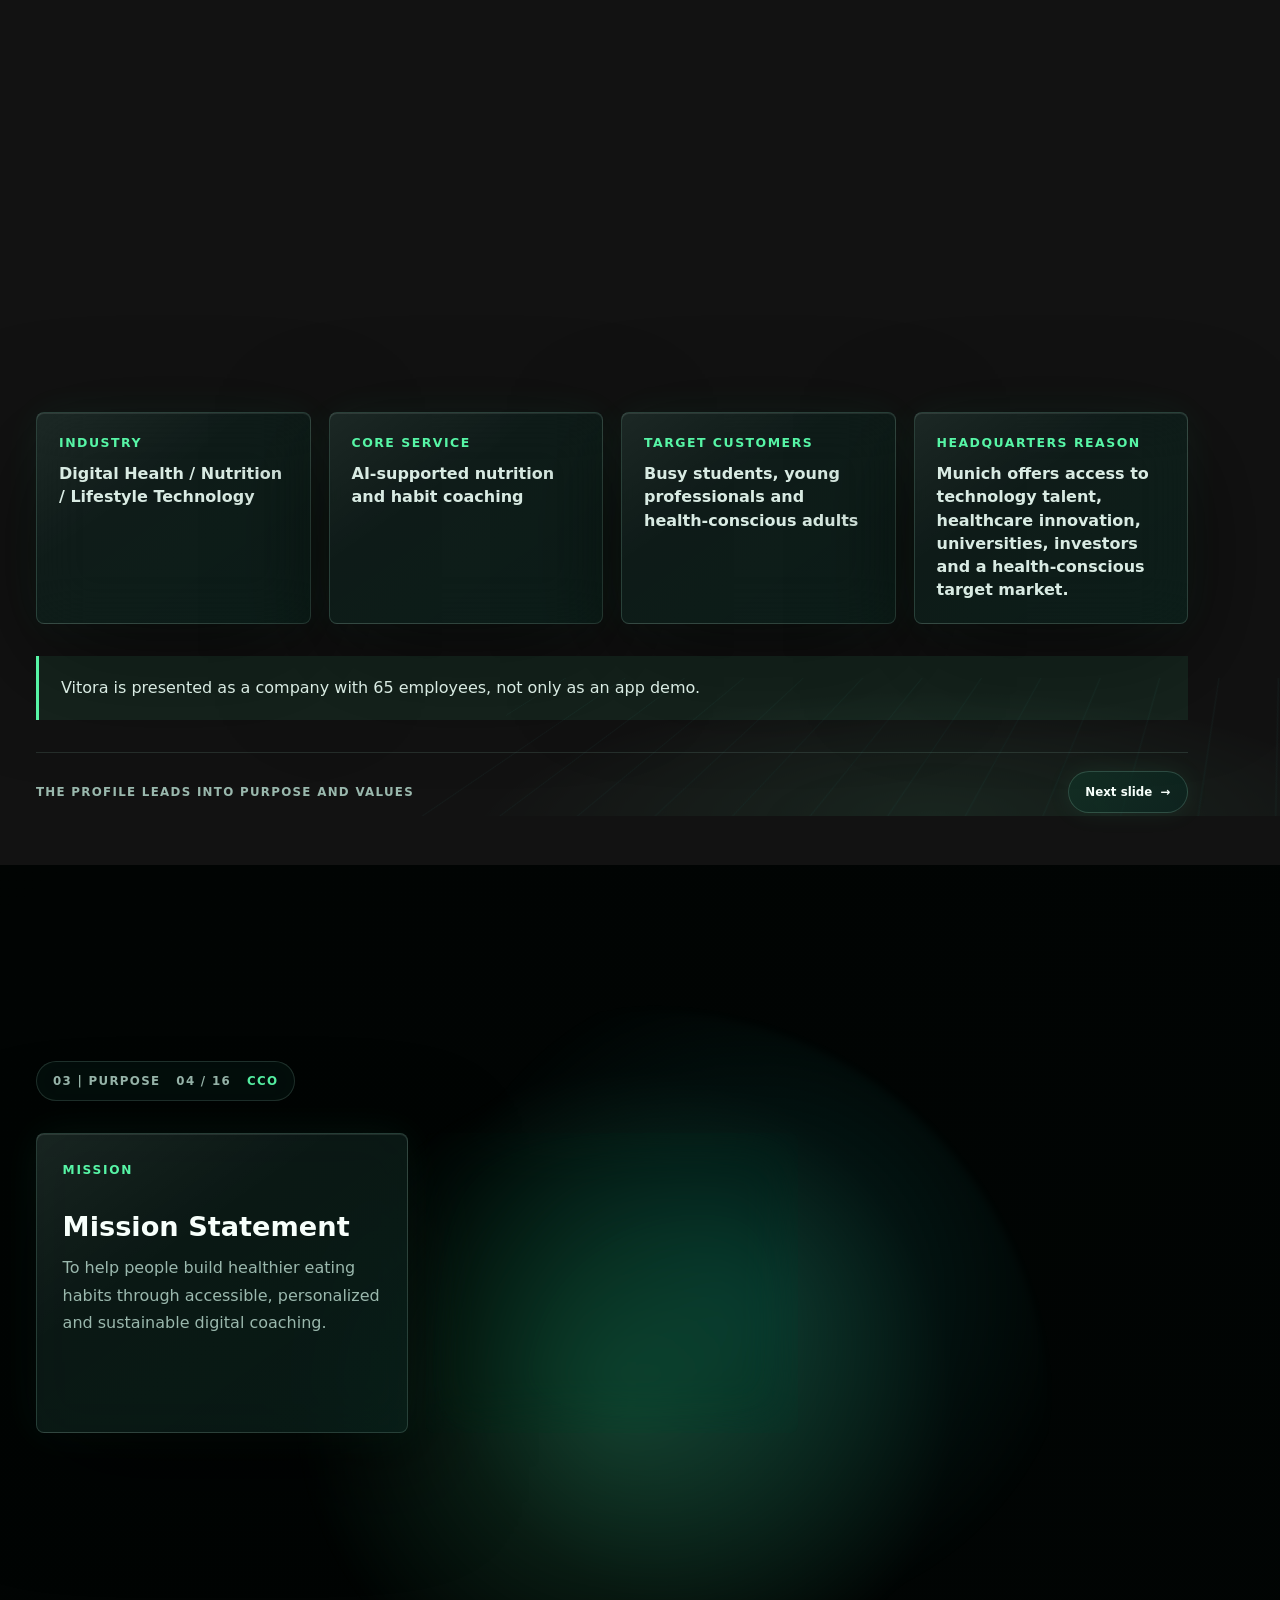
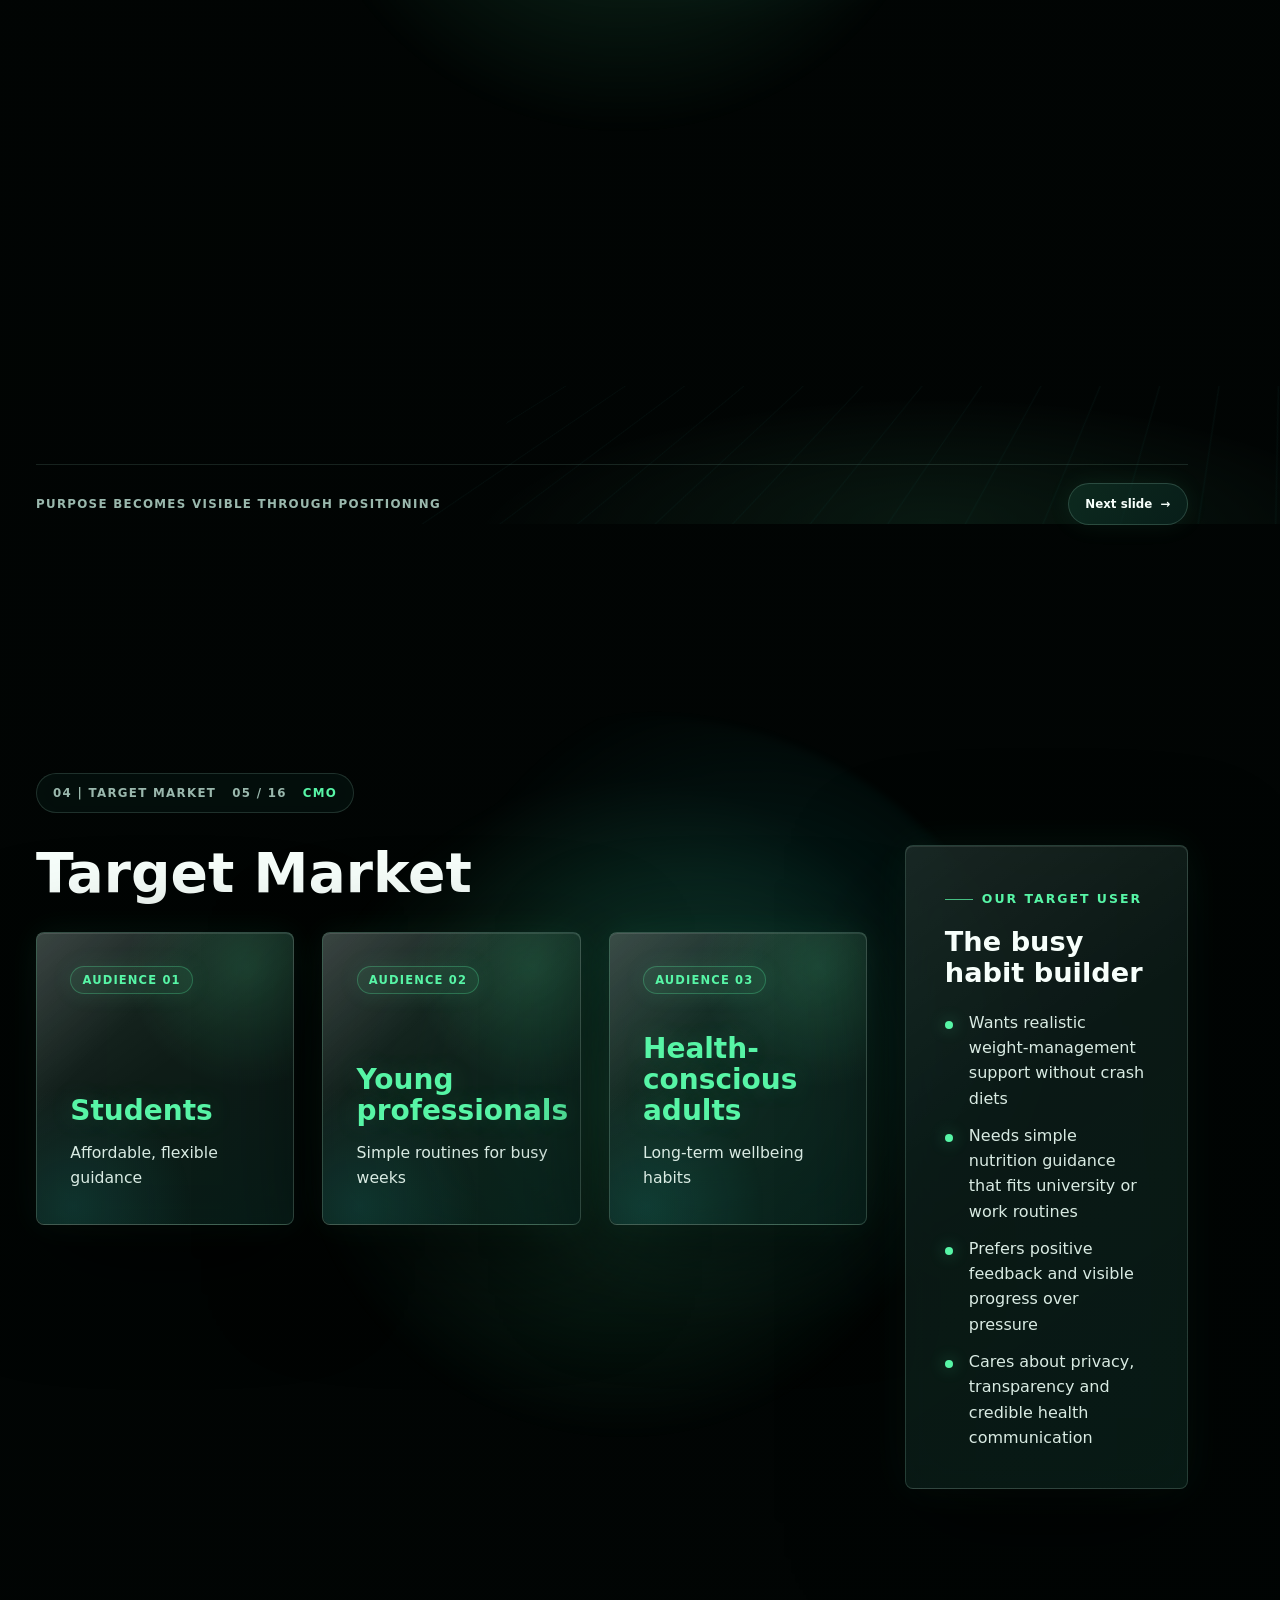
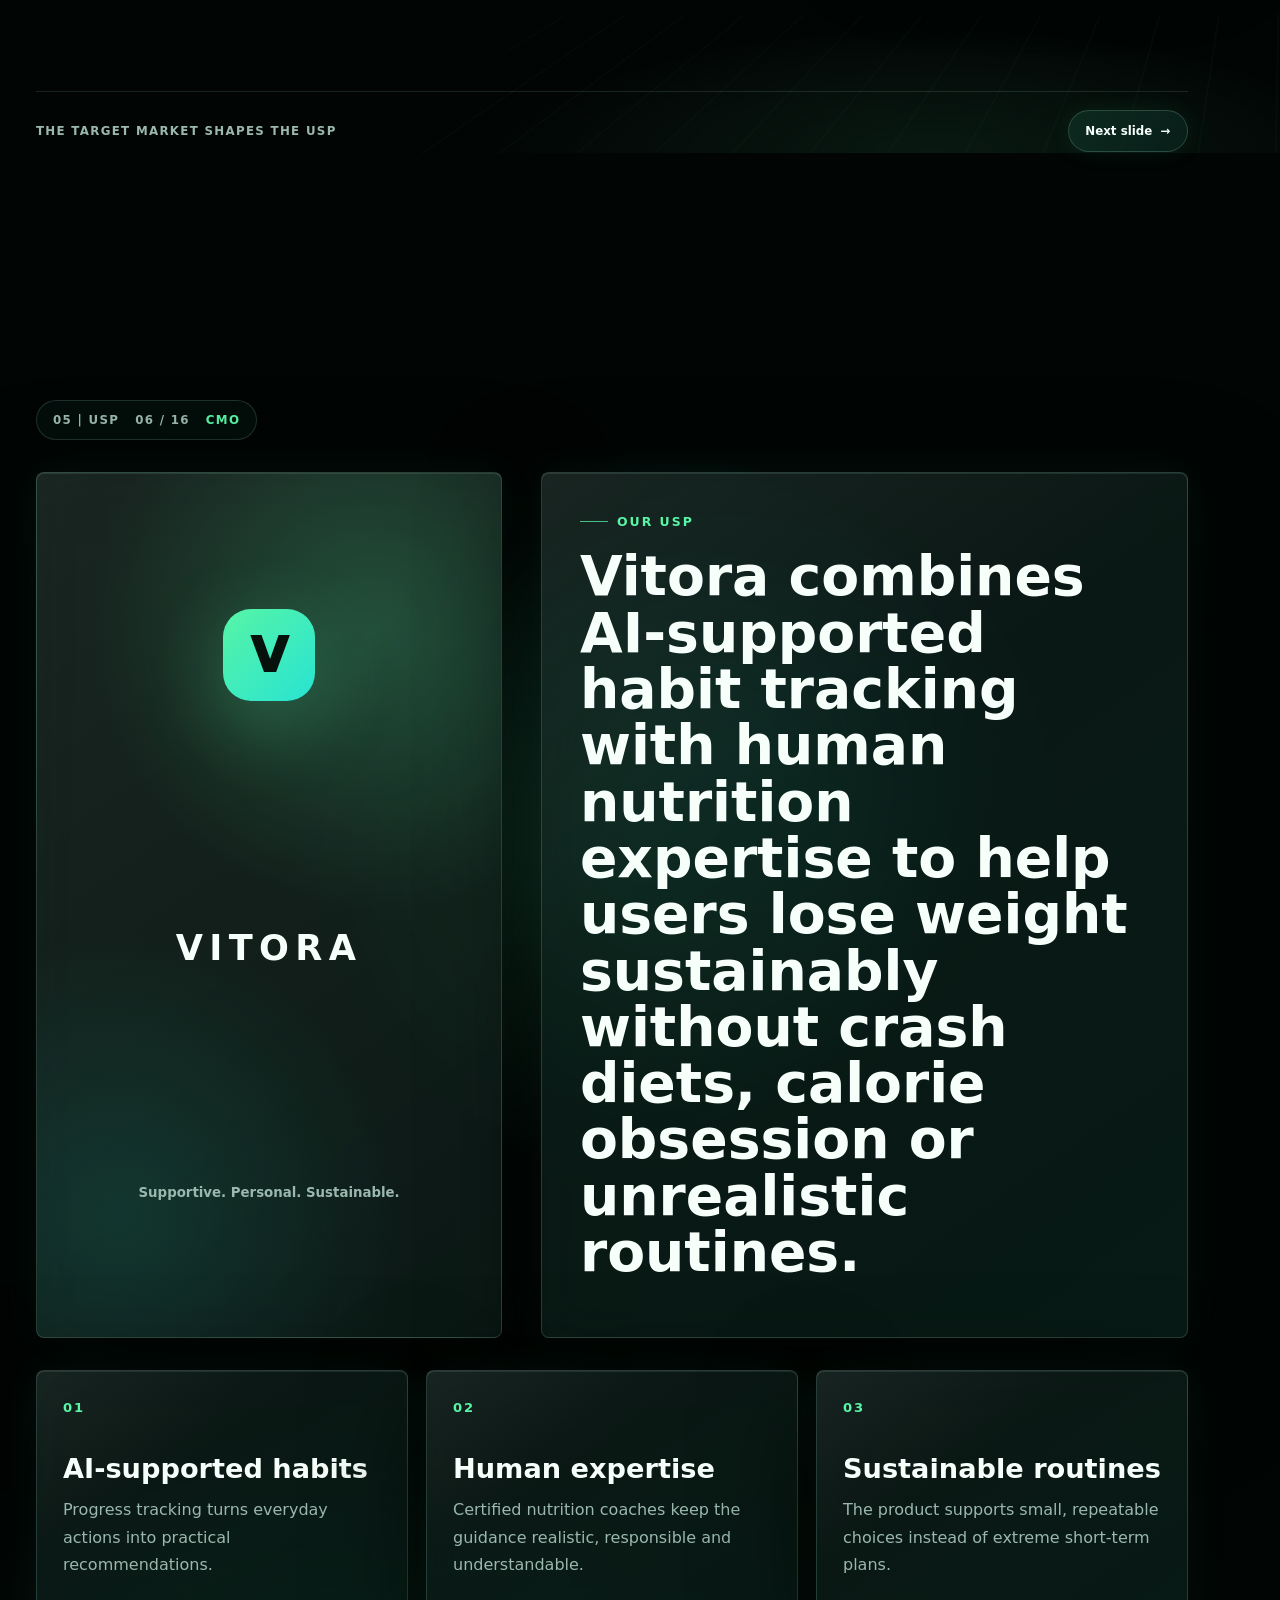
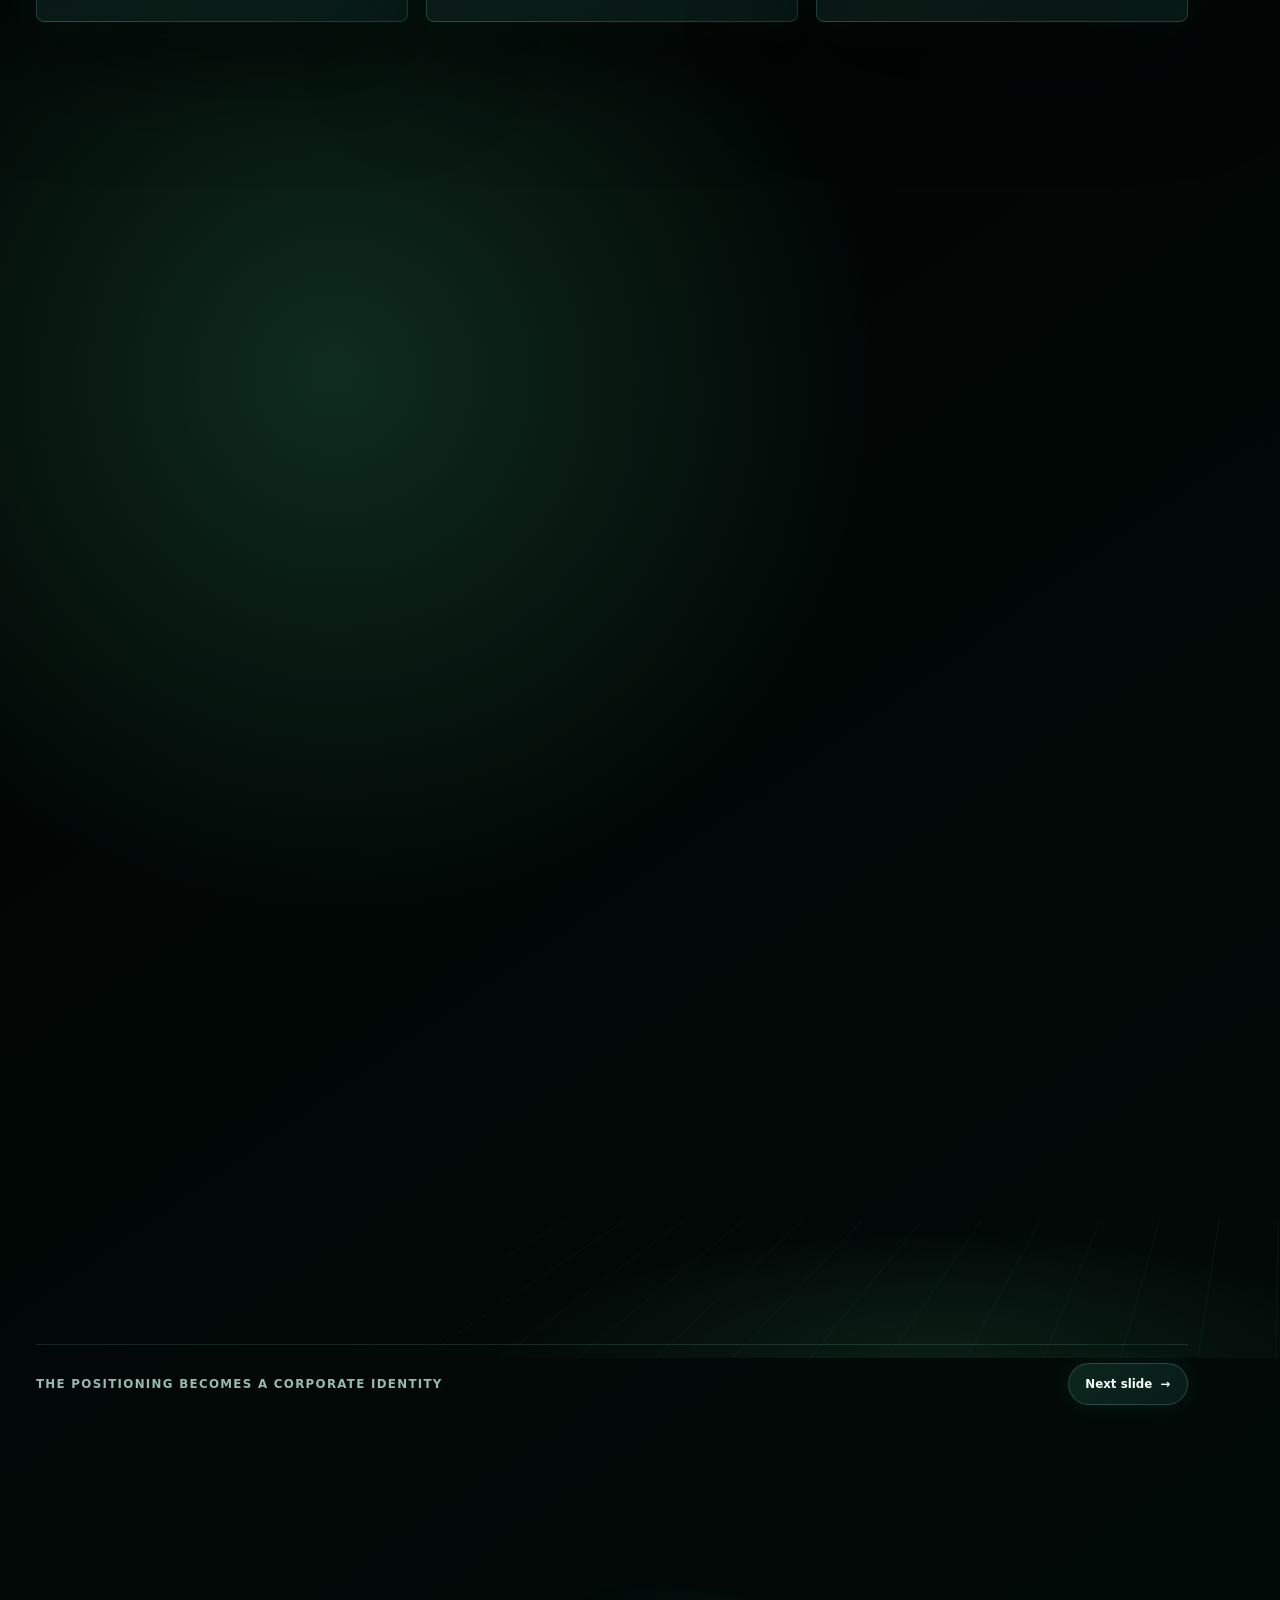
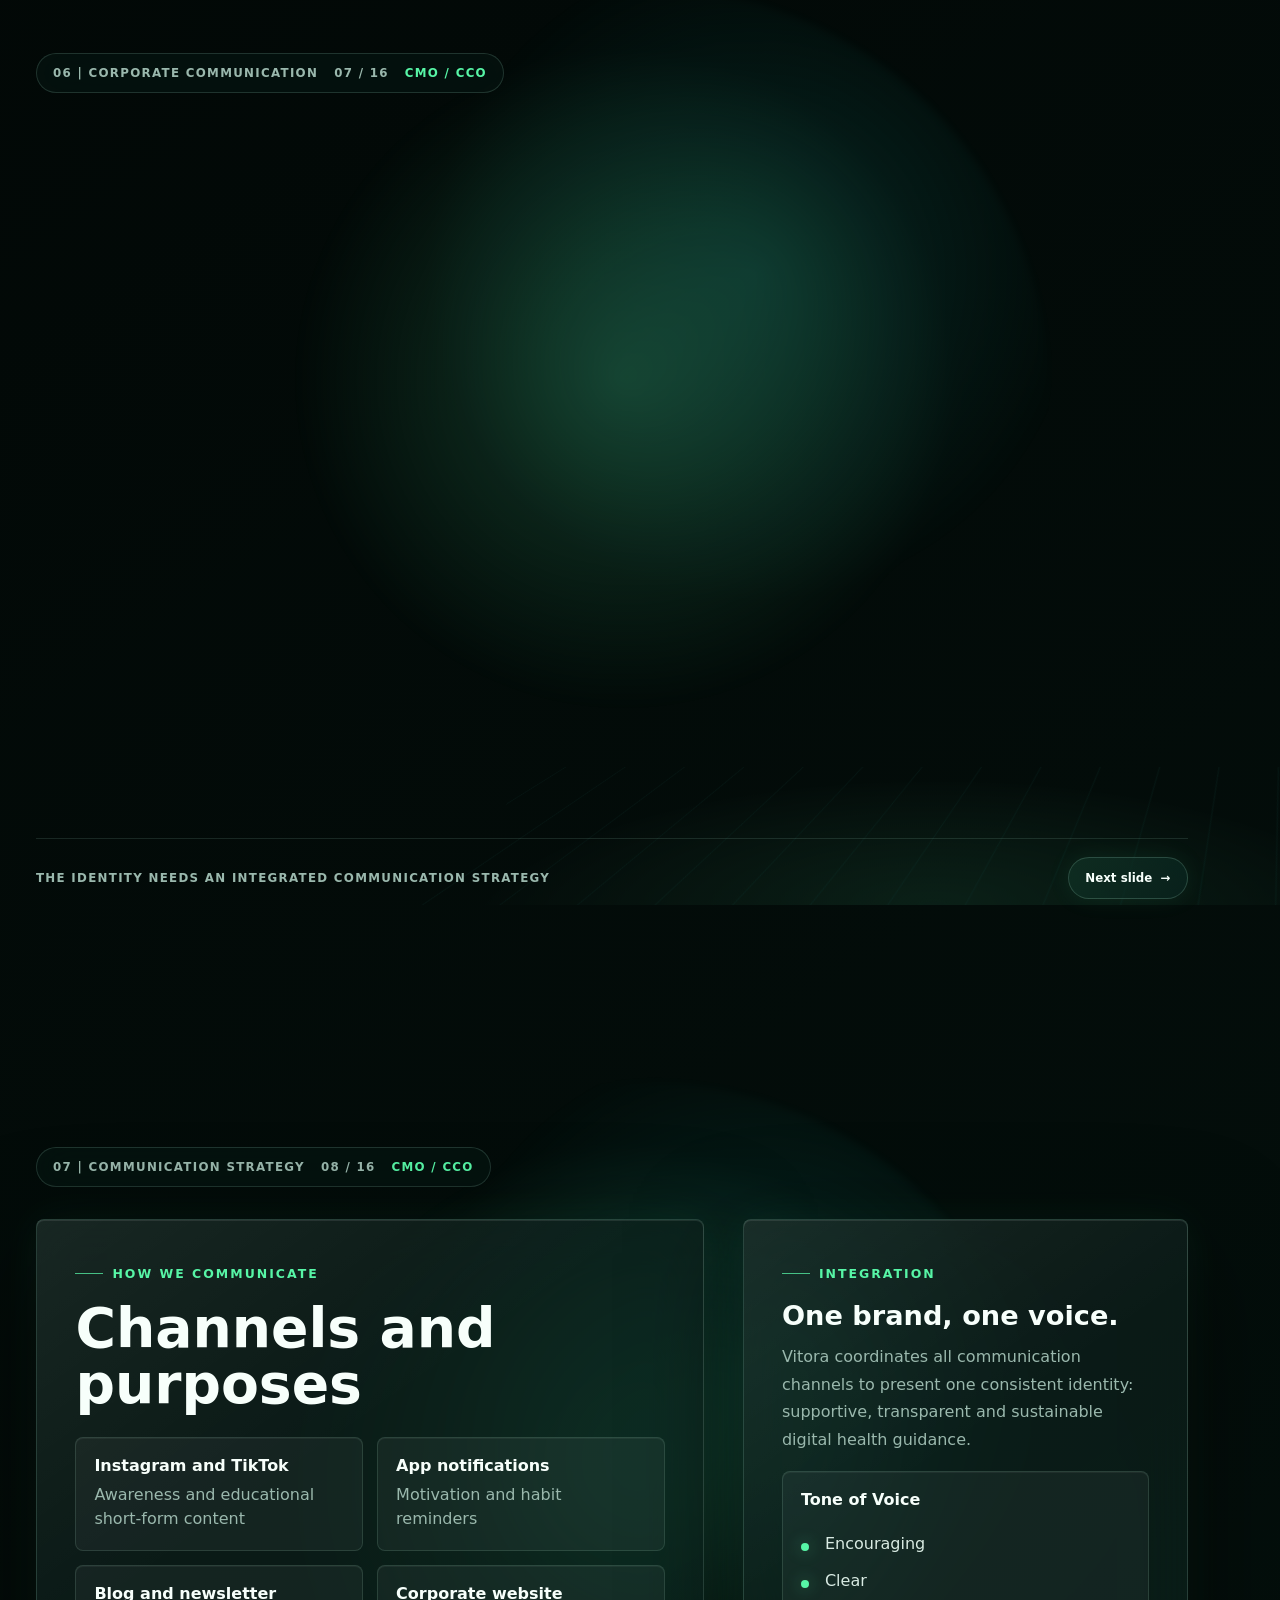
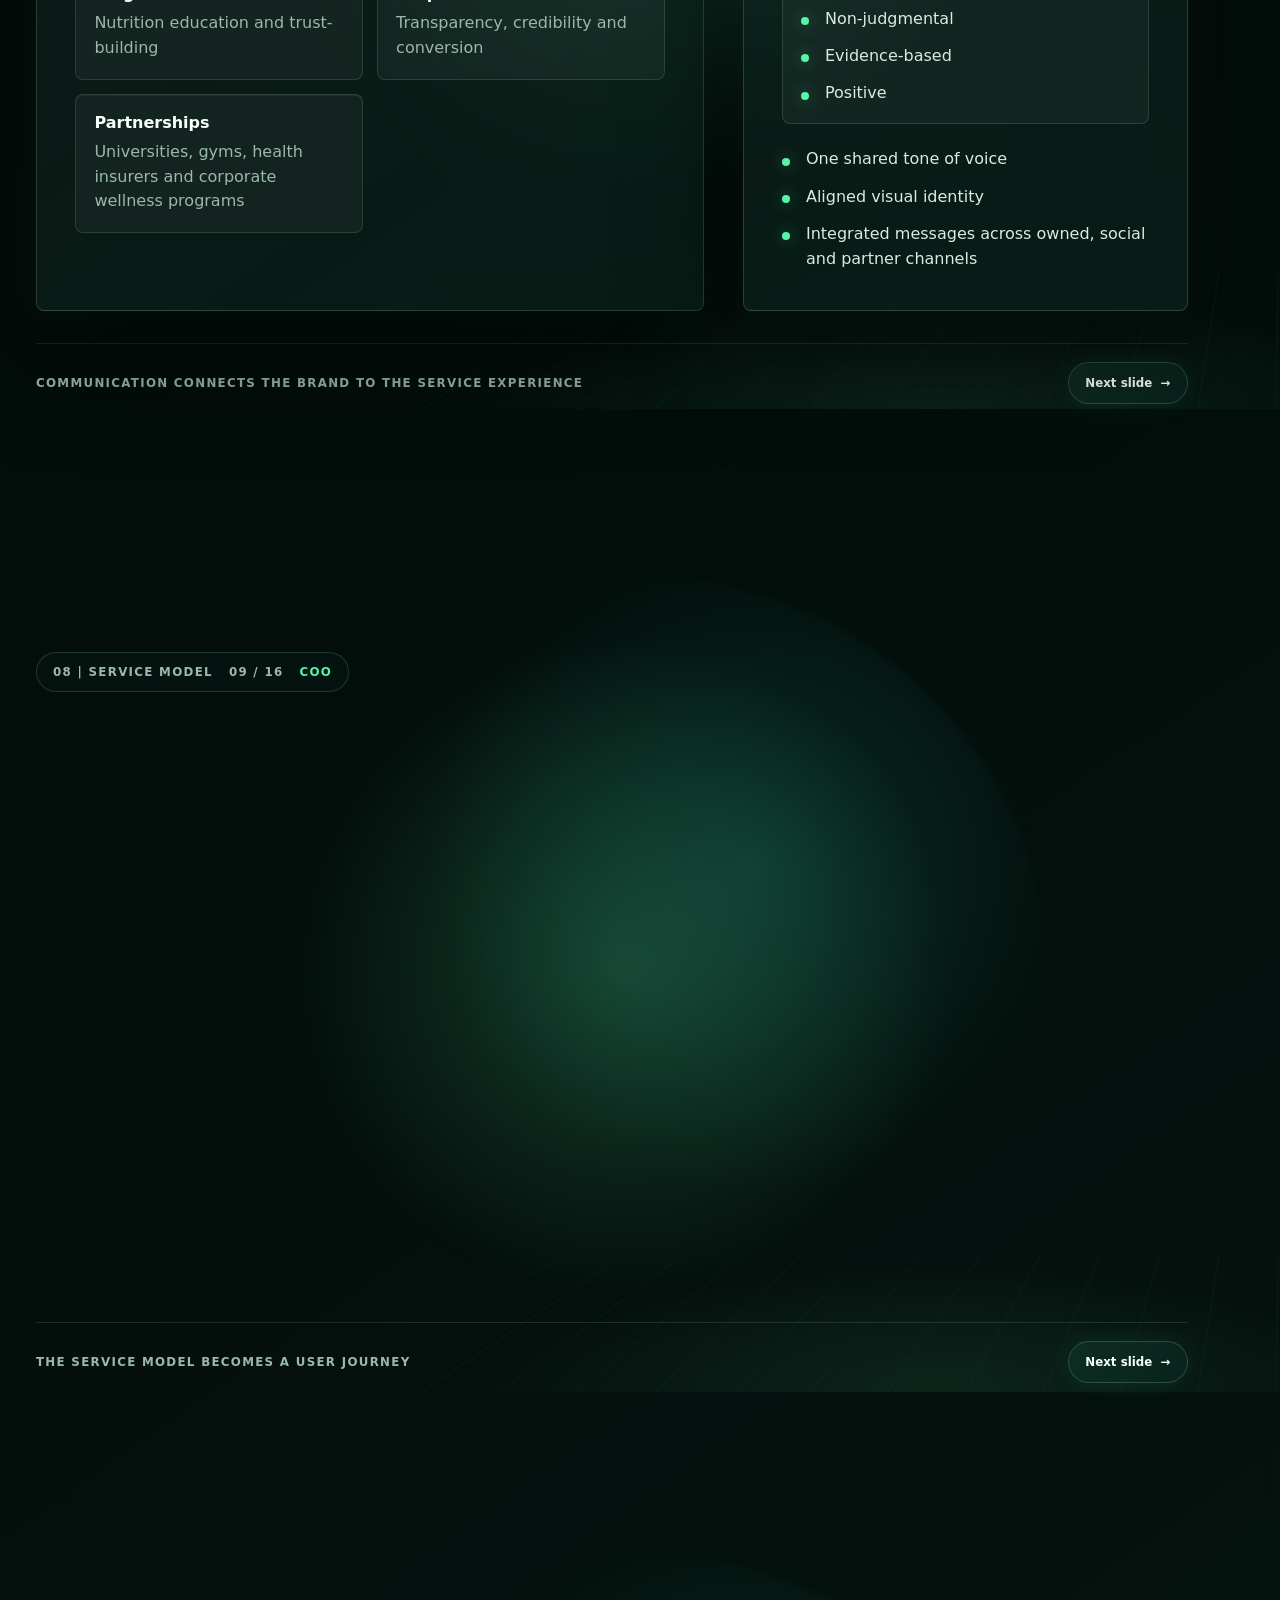
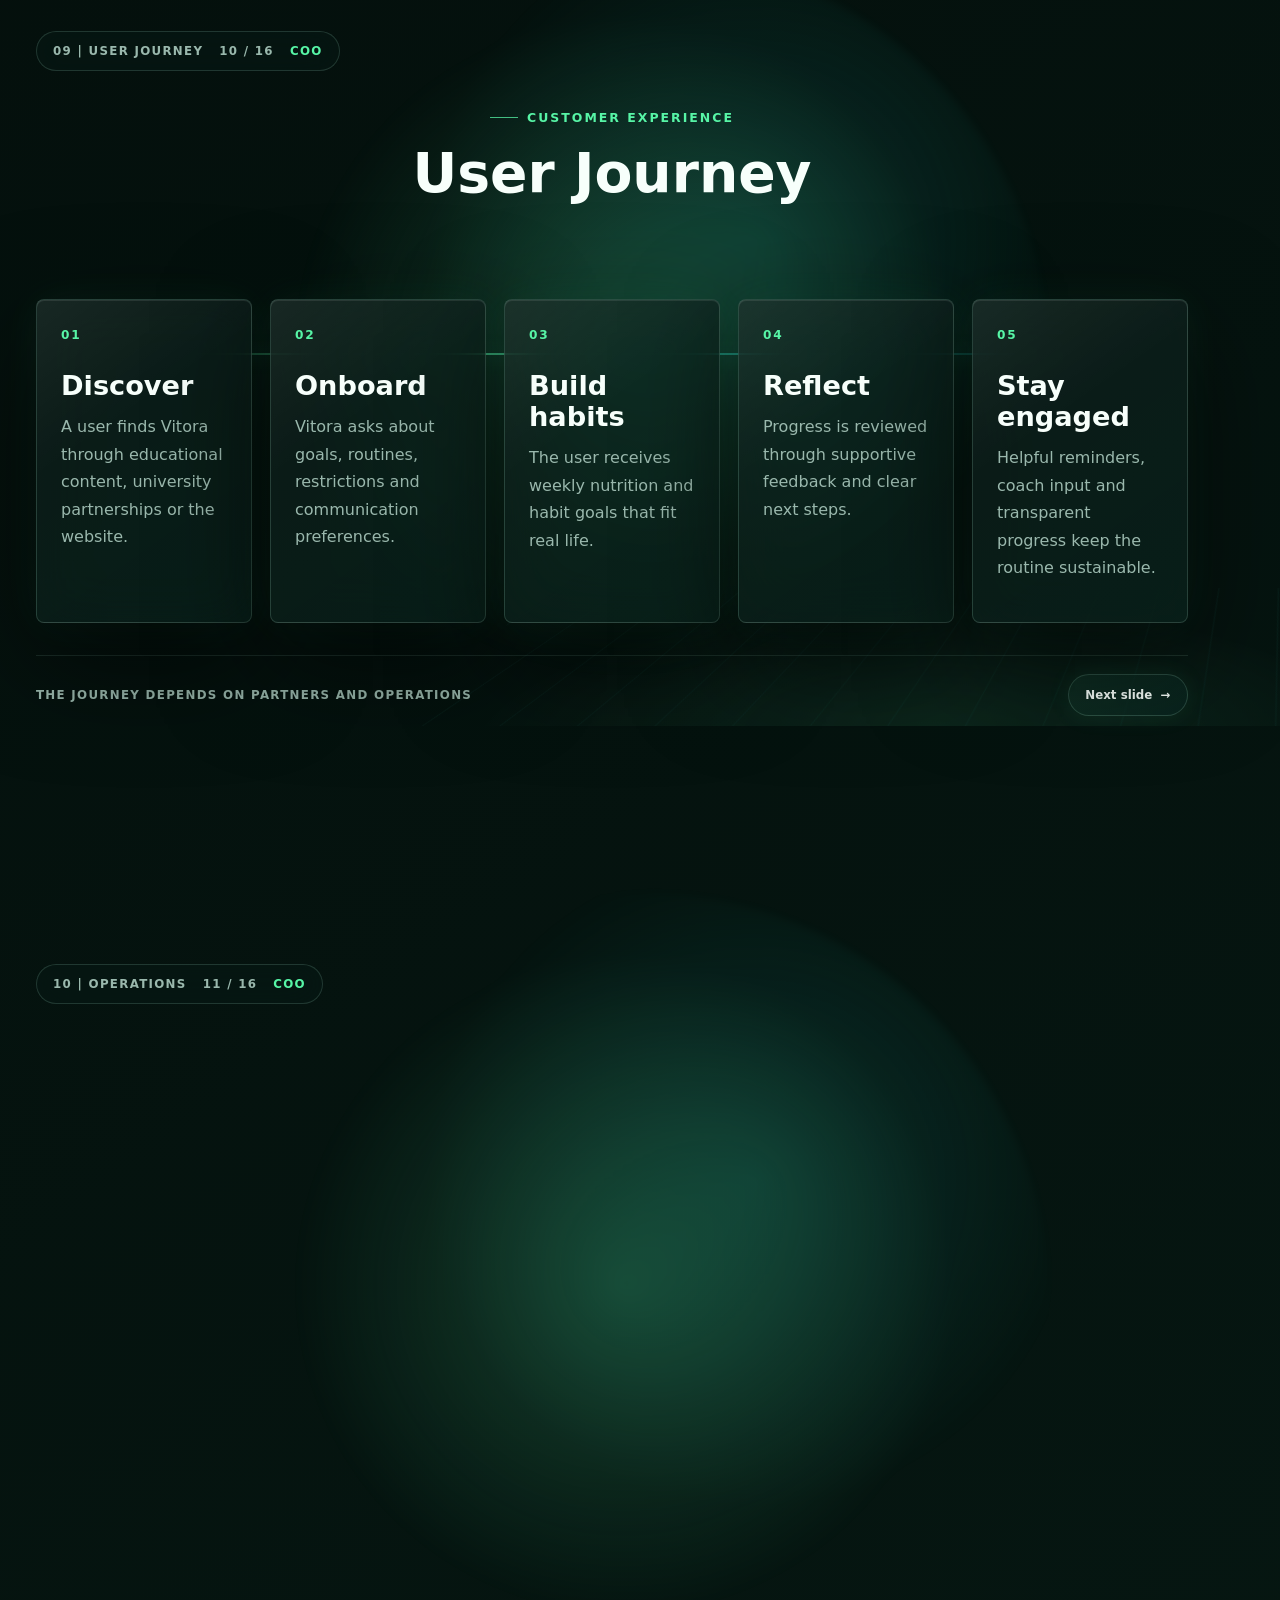
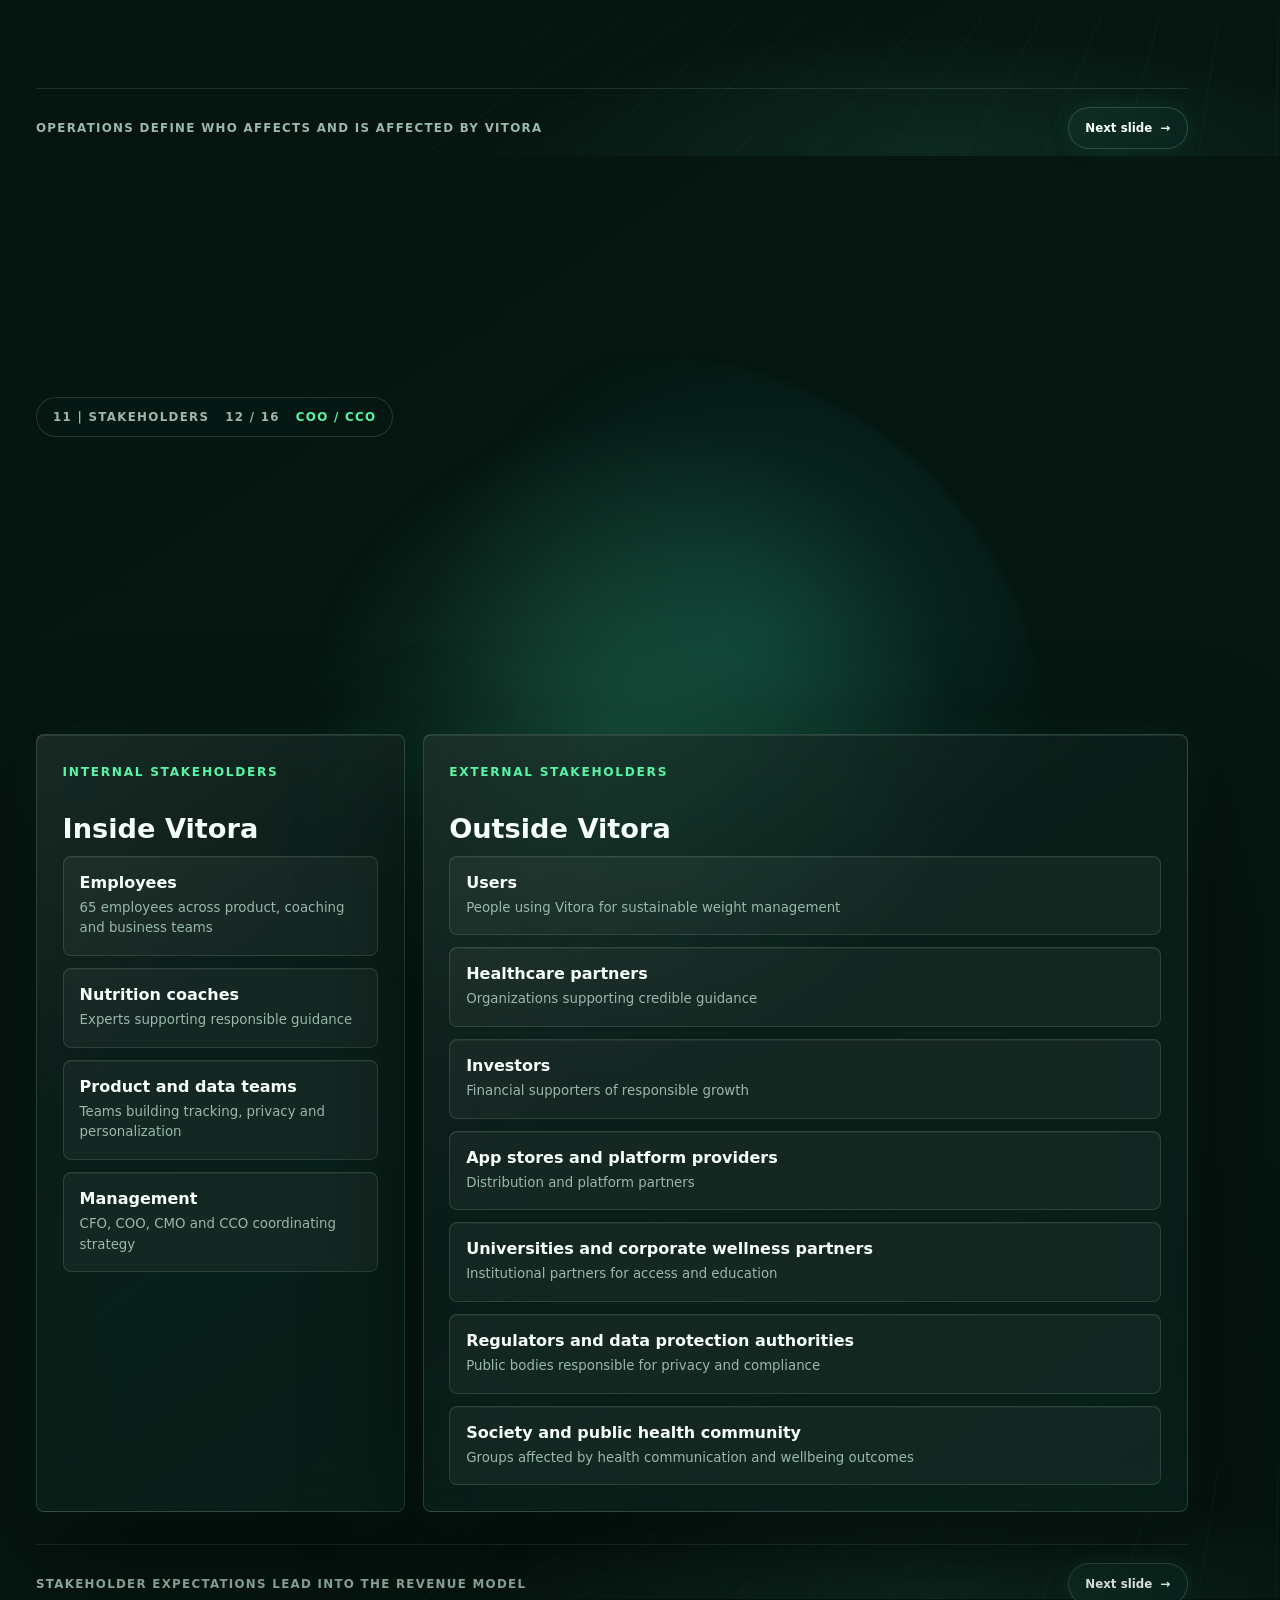
==== commit fdcc0ae4: "Update index.html" ====
--- a/index.html
+++ b/index.html
@@ -19,7 +19,7 @@
     rel="icon"
     href="data:image/svg+xml,%3Csvg xmlns='http://www.w3.org/2000/svg' viewBox='0 0 64 64'%3E%3Crect width='64' height='64' rx='18' fill='%2354f2a7'/%3E%3Ctext x='50%25' y='56%25' text-anchor='middle' font-family='Arial,sans-serif' font-size='36' font-weight='800' fill='%2306110c'%3EV%3C/text%3E%3C/svg%3E"
   />
-
+ 
   <script src="data/slides.js" defer></script>
   <script src="js/presentation.js" defer></script>
   <script src="js/navigation.js?v=3" defer></script>
--- a/css/base.css
+++ b/css/base.css
@@ -6,6 +6,7 @@
 
 html {
   scroll-behavior: smooth;
+  scroll-padding-top: calc(var(--header-height) + 2.75rem);
   min-width: 320px;
   color-scheme: dark;
 }
@@ -23,10 +24,39 @@
     sans-serif;
   color: var(--text);
   background:
-    linear-gradient(135deg, rgba(84, 242, 167, 0.12), transparent 34%),
-    linear-gradient(225deg, rgba(85, 216, 255, 0.1), transparent 38%),
-    linear-gradient(145deg, var(--bg), var(--bg-soft) 62%, var(--bg));
+    radial-gradient(circle at 72% 15%, rgba(40, 227, 210, 0.14), transparent 28rem),
+    radial-gradient(circle at 26% 40%, rgba(87, 245, 166, 0.16), transparent 34rem),
+    linear-gradient(145deg, #010302 0%, var(--bg) 38%, var(--bg-soft) 72%, #010302 100%);
   overflow-x: hidden;
+}
+
+body::before,
+body::after {
+  content: "";
+  position: fixed;
+  inset: 0;
+  z-index: -4;
+  pointer-events: none;
+}
+
+body::before {
+  background:
+    radial-gradient(circle at 47% 40%, rgba(87, 245, 166, 0.08), transparent 34%),
+    linear-gradient(115deg, transparent 0 40%, rgba(87, 245, 166, 0.07) 40.5%, transparent 41.3% 100%),
+    linear-gradient(72deg, transparent 0 58%, rgba(40, 227, 210, 0.07) 58.5%, transparent 59.5% 100%);
+  opacity: 0.78;
+}
+
+body::after {
+  background-image:
+    radial-gradient(circle, rgba(87, 245, 166, 0.5) 0 1px, transparent 1.5px),
+    radial-gradient(circle, rgba(40, 227, 210, 0.3) 0 1px, transparent 1.4px);
+  background-position: 12% 32%, 82% 58%;
+  background-size: 132px 132px, 176px 176px;
+  mask-image:
+    radial-gradient(ellipse at 34% 56%, black, transparent 48%),
+    radial-gradient(ellipse at 76% 42%, black, transparent 40%);
+  opacity: 0.24;
 }
 
 html[data-theme="light"] {
@@ -68,27 +98,32 @@
 h1 {
   margin-bottom: 24px;
   font-size: 5.6rem;
-  line-height: 0.95;
+  line-height: 1;
   letter-spacing: 0;
+  text-wrap: balance;
+  text-shadow: 0 0 34px rgba(87, 245, 166, 0.12);
 }
 
 h2 {
   margin-bottom: 18px;
   font-size: 4rem;
-  line-height: 1;
+  line-height: 1.06;
   letter-spacing: 0;
+  text-wrap: balance;
 }
 
 h3 {
   margin-bottom: 12px;
   font-size: 1.7rem;
-  line-height: 1.05;
+  line-height: 1.14;
   letter-spacing: 0;
+  text-wrap: balance;
 }
 
 p {
   color: var(--muted);
   line-height: 1.72;
+  overflow-wrap: break-word;
 }
 
 table {
@@ -99,7 +134,7 @@
 
 th,
 td {
-  padding: 16px 14px;
+  padding: 18px 16px;
   border-bottom: 1px solid var(--line);
   text-align: center;
   white-space: nowrap;
--- a/css/theme.css
+++ b/css/theme.css
@@ -1,35 +1,47 @@
 :root {
-  --bg: #050807;
-  --bg-soft: #081611;
-  --surface: rgba(255, 255, 255, 0.07);
-  --surface-strong: rgba(255, 255, 255, 0.11);
-  --glass: rgba(255, 255, 255, 0.08);
-  --glass-strong: rgba(255, 255, 255, 0.14);
+  --bg: #010504;
+  --bg-soft: #061712;
+  --surface: rgba(226, 255, 244, 0.065);
+  --surface-strong: rgba(226, 255, 244, 0.12);
+  --glass: rgba(8, 28, 23, 0.68);
+  --glass-strong: rgba(14, 46, 37, 0.78);
 
-  --text: #f4fff9;
-  --muted: #9db4a8;
-  --muted-strong: #ccddd5;
-  --line: rgba(255, 255, 255, 0.14);
+  --text: #f7fffb;
+  --muted: #9ab8ad;
+  --muted-strong: #d9ebe3;
+  --line: rgba(189, 255, 225, 0.16);
 
-  --primary: #54f2a7;
-  --primary-strong: #20d17b;
-  --secondary: #55d8ff;
-  --accent: #d9ff7c;
+  --primary: #57f5a6;
+  --primary-strong: #22de89;
+  --secondary: #28e3d2;
+  --accent: #b9ff6b;
   --danger: #ff7d8d;
 
-  --shadow: 0 30px 90px rgba(0, 0, 0, 0.36);
-  --shadow-bright: 0 24px 70px rgba(84, 242, 167, 0.18);
+  --shadow: 0 34px 110px rgba(0, 0, 0, 0.62);
+  --shadow-bright: 0 22px 80px rgba(87, 245, 166, 0.28);
 
   --radius-xl: 8px;
   --radius-lg: 8px;
   --radius-md: 8px;
   --radius-sm: 8px;
 
+  --space-1: 0.375rem;
+  --space-2: 0.625rem;
+  --space-3: 1rem;
+  --space-4: 1.25rem;
+  --space-5: 1.5rem;
+  --space-6: 2rem;
+  --space-7: 2.5rem;
+  --card-padding: clamp(1.25rem, 2vw, 1.85rem);
+  --panel-padding: clamp(1.5rem, 3vw, 2.5rem);
+  --section-x: clamp(1.25rem, 3vw, 2.25rem);
+
   --max-width: 1180px;
   --header-height: 76px;
   --ease: cubic-bezier(0.22, 1, 0.36, 1);
   --panel-blur: 22px;
-  --ring: rgba(84, 242, 167, 0.36);
+  --ring: rgba(87, 245, 166, 0.36);
+  --halo: 0 0 28px rgba(87, 245, 166, 0.22), 0 0 86px rgba(40, 227, 210, 0.1);
 }
 
 html[data-theme="light"] {
--- a/css/layout.css
+++ b/css/layout.css
@@ -14,12 +14,34 @@
   z-index: -3;
   pointer-events: none;
   background:
-    linear-gradient(rgba(255, 255, 255, 0.035) 1px, transparent 1px),
-    linear-gradient(90deg, rgba(255, 255, 255, 0.035) 1px, transparent 1px),
-    linear-gradient(120deg, rgba(84, 242, 167, 0.08), transparent 36%),
-    linear-gradient(300deg, rgba(85, 216, 255, 0.07), transparent 42%);
-  background-size: 54px 54px, 54px 54px, 100% 100%, 100% 100%;
-  mask-image: linear-gradient(to bottom, black, transparent 88%);
+    linear-gradient(rgba(180, 255, 222, 0.04) 1px, transparent 1px),
+    linear-gradient(90deg, rgba(180, 255, 222, 0.04) 1px, transparent 1px),
+    radial-gradient(circle at 28% 50%, rgba(87, 245, 166, 0.2), transparent 24rem),
+    radial-gradient(circle at 82% 38%, rgba(40, 227, 210, 0.14), transparent 27rem),
+    linear-gradient(120deg, rgba(87, 245, 166, 0.08), transparent 36%),
+    linear-gradient(300deg, rgba(40, 227, 210, 0.07), transparent 42%);
+  background-size: 58px 58px, 58px 58px, 100% 100%, 100% 100%, 100% 100%, 100% 100%;
+  mask-image: linear-gradient(to bottom, black, transparent 92%);
+}
+
+.background-grid::before,
+.background-grid::after {
+  content: "";
+  position: absolute;
+  inset: auto -12% 8% -12%;
+  height: 34vh;
+  background:
+    repeating-linear-gradient(112deg, transparent 0 24px, rgba(40, 227, 210, 0.18) 25px, transparent 26px 54px),
+    radial-gradient(ellipse at 50% 100%, rgba(87, 245, 166, 0.26), transparent 58%);
+  opacity: 0.42;
+  transform: perspective(900px) rotateX(58deg);
+}
+
+.background-grid::after {
+  inset: 20% -8% auto 45%;
+  height: 38vh;
+  opacity: 0.18;
+  transform: perspective(900px) rotateX(58deg) rotateZ(-8deg);
 }
 
 .site-header {
@@ -32,12 +54,16 @@
   justify-content: space-between;
   width: min(calc(100% - 32px), var(--max-width));
   min-height: var(--header-height);
-  padding: 12px 14px 12px 18px;
-  border: 1px solid var(--line);
-  border-radius: 999px;
-  background: rgba(5, 8, 7, 0.68);
-  backdrop-filter: blur(24px);
-  box-shadow: var(--shadow);
+  padding: 10px 14px 10px 18px;
+  border: 1px solid rgba(190, 255, 225, 0.16);
+  border-radius: 999px;
+  background:
+    linear-gradient(135deg, rgba(12, 36, 29, 0.8), rgba(3, 10, 8, 0.5)),
+    rgba(5, 8, 7, 0.62);
+  backdrop-filter: blur(28px) saturate(1.25);
+  box-shadow:
+    0 18px 70px rgba(0, 0, 0, 0.36),
+    inset 0 1px 0 rgba(255, 255, 255, 0.08);
   transform: translateX(-50%);
   transition:
     min-height 0.28s var(--ease),
@@ -53,9 +79,9 @@
 body.is-scrolled .site-header {
   top: 8px;
   justify-content: center;
-  width: min(920px, calc(100% - 30px));
+  width: min(920px, calc(100% - 32px));
   min-height: 42px;
-  padding: 4px;
+  padding: 5px;
   border-color: transparent;
   background: transparent;
   box-shadow: none;
@@ -81,7 +107,7 @@
 .site-header.compact .main-nav,
 body.is-scrolled .site-header .main-nav {
   display: flex;
-  max-width: min(900px, calc(100vw - 40px));
+  max-width: min(900px, calc(100vw - 48px));
   border-color: transparent;
   background: rgba(5, 8, 7, 0.22);
   backdrop-filter: blur(12px);
@@ -94,7 +120,7 @@
 
 .site-header.compact .main-nav a,
 body.is-scrolled .site-header .main-nav a {
-  padding: 7px 10px;
+  padding: 8px 12px;
   background: transparent;
   font-size: 0.76rem;
 }
@@ -122,8 +148,10 @@
   color: #06110c;
   background:
     radial-gradient(circle at 28% 22%, #ffffff, transparent 24%),
-    linear-gradient(135deg, var(--primary), var(--secondary));
-  box-shadow: var(--shadow-bright);
+    linear-gradient(135deg, var(--primary), var(--secondary) 58%, var(--accent));
+  box-shadow:
+    var(--shadow-bright),
+    0 0 22px rgba(87, 245, 166, 0.45);
   font-weight: 950;
   letter-spacing: 0;
 }
@@ -135,7 +163,8 @@
 
 .brand-copy strong {
   font-size: 0.92rem;
-  letter-spacing: 0.16em;
+  letter-spacing: 0.02em;
+  text-transform: lowercase;
 }
 
 .brand-copy small {
@@ -147,13 +176,13 @@
 .main-nav {
   display: flex;
   align-items: center;
-  gap: 4px;
+  gap: 8px;
   max-width: min(650px, 56vw);
   overflow-x: auto;
   padding: 6px;
-  border: 1px solid var(--line);
-  border-radius: 999px;
-  background: rgba(255, 255, 255, 0.04);
+  border: 1px solid transparent;
+  border-radius: 999px;
+  background: transparent;
   scrollbar-width: none;
 }
 
@@ -163,10 +192,10 @@
 
 .main-nav a {
   flex: 0 0 auto;
-  padding: 10px 11px;
+  padding: 10px 12px;
   border-radius: 999px;
   color: var(--muted);
-  font-size: 0.8rem;
+  font-size: 0.82rem;
   font-weight: 760;
   transition:
     color 0.2s var(--ease),
@@ -175,8 +204,9 @@
 
 .main-nav a:hover,
 .main-nav a.active {
-  color: var(--text);
-  background: var(--surface);
+  color: var(--primary);
+  background: transparent;
+  text-shadow: 0 0 18px rgba(87, 245, 166, 0.32);
 }
 
 .header-actions {
@@ -191,10 +221,10 @@
   place-items: center;
   width: 44px;
   height: 44px;
-  border: 1px solid var(--line);
+  border: 1px solid rgba(190, 255, 225, 0.18);
   border-radius: 999px;
   color: var(--text);
-  background: var(--surface);
+  background: rgba(8, 28, 23, 0.68);
   transition:
     transform 0.22s var(--ease),
     background 0.22s var(--ease);
@@ -223,26 +253,31 @@
 
 .nav-cta {
   border: 0;
-  padding: 0 18px;
+  padding: 0.75rem 1.2rem;
   color: #06110c;
-  background: linear-gradient(135deg, var(--primary), var(--accent));
-  box-shadow: var(--shadow-bright);
+  background: linear-gradient(135deg, var(--primary), var(--secondary) 62%, var(--accent));
+  box-shadow:
+    var(--shadow-bright),
+    inset 0 1px 0 rgba(255, 255, 255, 0.34);
 }
 
 .primary-button {
   min-height: 54px;
-  padding: 0 24px;
+  padding: 0.85rem 1.5rem;
   color: #06110c;
-  background: linear-gradient(135deg, var(--primary), var(--accent));
-  box-shadow: var(--shadow-bright);
+  background: linear-gradient(135deg, var(--primary), var(--secondary) 62%, var(--accent));
+  box-shadow:
+    var(--shadow-bright),
+    inset 0 1px 0 rgba(255, 255, 255, 0.34);
 }
 
 .secondary-button {
   min-height: 54px;
-  padding: 0 24px;
+  padding: 0.85rem 1.5rem;
   border: 1px solid var(--line);
   color: var(--text);
-  background: var(--surface);
+  background: rgba(8, 28, 23, 0.6);
+  backdrop-filter: blur(var(--panel-blur));
 }
 
 .nav-cta:hover,
@@ -254,8 +289,8 @@
 .section {
   position: relative;
   min-height: 100vh;
-  padding: 136px 20px 98px;
-  scroll-margin-top: 86px;
+  padding: 144px var(--section-x) 108px;
+  scroll-margin-top: calc(var(--header-height) + 2.25rem);
 }
 
 .section:not(.hero-section) {
@@ -271,7 +306,7 @@
 
 .section-heading {
   width: min(800px, 100%);
-  margin: 0 auto 42px;
+  margin: 0 auto 48px;
   text-align: center;
 }
 
@@ -311,8 +346,9 @@
 
 .lead {
   max-width: 720px;
-  margin-bottom: 32px;
+  margin-bottom: 34px;
   font-size: 1.22rem;
+  line-height: 1.64;
 }
 
 .reveal {
@@ -381,7 +417,7 @@
   }
 
   .site-header {
-    width: min(calc(100% - 22px), var(--max-width));
+    width: min(calc(100% - 32px), var(--max-width));
   }
 
   .site-header.compact .main-nav,
@@ -390,10 +426,16 @@
   }
 }
 
+@media (min-width: 761px) and (max-width: 1360px) {
+  .section {
+    padding-right: max(var(--section-x), 5.75rem);
+  }
+}
+
 @media (max-width: 760px) {
   .section {
     min-height: auto;
-    padding: 118px 16px 78px;
+    padding: 122px var(--section-x) 112px;
   }
 
   .brand-copy small {
@@ -405,10 +447,25 @@
   }
 
   .presentation-controls {
-    right: 12px;
-    bottom: 12px;
+    right: auto;
+    bottom: 14px;
+    left: 50%;
     top: auto;
     grid-template-columns: 44px 44px 44px;
-    transform: none;
-  }
-}
+    padding: 6px;
+    border: 1px solid var(--line);
+    border-radius: 999px;
+    background: rgba(5, 8, 7, 0.68);
+    backdrop-filter: blur(18px);
+    transform: translateX(-50%);
+  }
+
+  .presentation-controls div {
+    min-height: 44px;
+  }
+
+  body.is-scrolled .presentation-controls {
+    top: 76px;
+    bottom: auto;
+  }
+}
--- a/css/sections.css
+++ b/css/sections.css
@@ -230,11 +230,11 @@
 }
 
 .app-preview .mini-stack div {
-  padding: 11px 12px;
+  padding: 12px 14px;
 }
 
 .app-preview .ai-card {
-  padding: 14px;
+  padding: 16px;
 }
 
 .app-preview .ai-card p {
@@ -323,9 +323,10 @@
 .mini-stack div,
 .workout-list div {
   display: flex;
+  align-items: center;
   justify-content: space-between;
   gap: 16px;
-  padding: 13px 14px;
+  padding: 15px 16px;
   border: 1px solid var(--line);
   border-radius: var(--radius-md);
   background: rgba(255, 255, 255, 0.06);
@@ -473,7 +474,7 @@
 
 .card-number {
   display: inline-flex;
-  margin-bottom: 48px;
+  margin-bottom: clamp(1.5rem, 3vw, 2.75rem);
   color: var(--primary);
   font-size: 0.82rem;
   font-weight: 900;
@@ -627,7 +628,7 @@
 }
 
 .tabs {
-  padding: 14px;
+  padding: clamp(18px, 2vw, 24px);
   border-radius: var(--radius-xl);
 }
 
@@ -635,7 +636,7 @@
   display: grid;
   grid-template-columns: repeat(3, 1fr);
   gap: 8px;
-  margin-bottom: 14px;
+  margin-bottom: 18px;
   padding: 8px;
   border: 1px solid var(--line);
   border-radius: 999px;
@@ -644,11 +645,14 @@
 
 .tab-button {
   min-height: 48px;
+  padding: 0.7rem 1rem;
   border: 0;
   border-radius: 999px;
   color: var(--muted);
   background: transparent;
   font-weight: 850;
+  line-height: 1.15;
+  text-align: center;
   transition:
     color 0.2s var(--ease),
     background 0.2s var(--ease);
@@ -684,22 +688,22 @@
 .module-layout {
   display: grid;
   grid-template-columns: minmax(0, 1fr) minmax(360px, 0.85fr);
-  gap: 18px;
+  gap: 22px;
 }
 
 .module-copy {
-  padding: 28px;
+  padding: var(--card-padding);
 }
 
 .feature-list {
   display: grid;
   grid-template-columns: repeat(2, minmax(0, 1fr));
-  gap: 12px;
+  gap: 14px;
   margin-top: 26px;
 }
 
 .feature-list div {
-  padding: 16px;
+  padding: 18px;
   border: 1px solid var(--line);
   border-radius: var(--radius-md);
   background: rgba(255, 255, 255, 0.045);
@@ -722,7 +726,7 @@
 
 .module-demo {
   min-height: 520px;
-  padding: 24px;
+  padding: var(--card-padding);
   border-radius: var(--radius-xl);
   background:
     radial-gradient(circle at 80% 0%, rgba(84, 242, 167, 0.16), transparent 35%),
@@ -778,7 +782,7 @@
   gap: 8px;
   height: 260px;
   margin: 34px 0;
-  padding: 18px;
+  padding: 20px;
   border: 1px solid var(--line);
   border-radius: var(--radius-xl);
   background: rgba(255, 255, 255, 0.045);
@@ -805,7 +809,7 @@
 }
 
 .mental-stats div {
-  padding: 18px;
+  padding: 18px 20px;
   border: 1px solid var(--line);
   border-radius: var(--radius-md);
   background: rgba(255, 255, 255, 0.045);
@@ -867,7 +871,7 @@
   position: relative;
   overflow: hidden;
   min-height: 420px;
-  padding: 30px;
+  padding: clamp(1.65rem, 2.4vw, 2.15rem);
   border-radius: var(--radius-lg);
   transition:
     transform 0.25s var(--ease),
@@ -908,9 +912,10 @@
 .pricing-top strong {
   display: block;
   margin: 10px 0 6px;
-  font-size: 4.2rem;
-  line-height: 0.9;
+  font-size: clamp(3.1rem, 4.4vw, 4.2rem);
+  line-height: 0.98;
   letter-spacing: 0;
+  overflow-wrap: anywhere;
 }
 
 .pricing-card ul {
@@ -941,7 +946,7 @@
   grid-template-columns: 1fr 0.85fr;
   gap: 30px;
   margin-top: 22px;
-  padding: 30px;
+  padding: var(--panel-padding);
   border-radius: var(--radius-xl);
 }
 
@@ -952,7 +957,7 @@
 }
 
 .revenue-output {
-  padding: 22px;
+  padding: 24px;
   border: 1px solid rgba(84, 242, 167, 0.28);
   border-radius: var(--radius-xl);
   background: rgba(84, 242, 167, 0.09);
@@ -966,9 +971,10 @@
 
 .revenue-output strong {
   color: var(--primary);
-  font-size: 3.75rem;
-  line-height: 0.95;
+  font-size: clamp(2.75rem, 4vw, 3.75rem);
+  line-height: 1;
   letter-spacing: 0;
+  overflow-wrap: anywhere;
 }
 
 .roadmap {
@@ -1128,6 +1134,10 @@
     grid-template-columns: 1fr;
   }
 
+  .tab-buttons {
+    border-radius: var(--radius-lg);
+  }
+
   .stat-strip div + div,
   .flow-strip div + div {
     border-left: 0;
@@ -1144,6 +1154,18 @@
     border-radius: var(--radius-xl);
   }
 
+  .module-layout,
+  .feature-list,
+  .mental-stats,
+  .mini-stack,
+  .workout-list {
+    gap: 14px;
+  }
+
+  .module-demo {
+    min-height: auto;
+  }
+
   .mega-number {
     font-size: 4.25rem;
   }
@@ -1171,13 +1193,13 @@
 .web-slide {
   display: flex;
   min-height: 100vh;
-  padding-bottom: 86px;
+  padding-bottom: 104px;
 }
 
 .web-slide > .section-inner {
   display: grid;
   align-content: center;
-  gap: 28px;
+  gap: 32px;
 }
 
 .web-slide h1,
@@ -1196,7 +1218,7 @@
   display: flex;
   align-items: center;
   justify-content: space-between;
-  gap: 14px;
+  gap: 16px;
   color: var(--muted);
   font-size: 0.74rem;
   font-weight: 850;
@@ -1205,7 +1227,7 @@
 }
 
 .slide-meta {
-  padding-bottom: 14px;
+  padding-bottom: 16px;
   border-bottom: 1px solid var(--line);
 }
 
@@ -1214,7 +1236,7 @@
 }
 
 .slide-footer {
-  padding-top: 14px;
+  padding-top: 18px;
   border-top: 1px solid var(--line);
 }
 
@@ -1223,7 +1245,7 @@
   align-items: center;
   gap: 8px;
   min-height: 42px;
-  padding: 0 16px;
+  padding: 0.72rem 1.05rem;
   border: 1px solid var(--line);
   border-radius: 999px;
   color: var(--text);
@@ -1273,6 +1295,10 @@
   box-shadow: var(--shadow);
 }
 
+.presentation-card {
+  padding: var(--card-padding);
+}
+
 .cover-layout,
 .brand-foundation,
 .market-layout,
@@ -1280,7 +1306,7 @@
 .location-layout {
   display: grid;
   grid-template-columns: minmax(0, 1fr) minmax(360px, 0.82fr);
-  gap: 28px;
+  gap: clamp(1.5rem, 3vw, 2.75rem);
   align-items: stretch;
 }
 
@@ -1356,7 +1382,7 @@
 .metric-grid {
   display: grid;
   grid-template-columns: repeat(3, minmax(0, 1fr));
-  gap: 14px;
+  gap: 18px;
 }
 
 .metric-grid.two {
@@ -1365,15 +1391,16 @@
 
 .metric-tile {
   min-height: 168px;
-  padding: 24px;
+  padding: var(--card-padding);
 }
 
 .metric-tile strong {
   display: block;
   margin-bottom: 14px;
   color: var(--primary);
-  font-size: 2.85rem;
-  line-height: 0.95;
+  font-size: clamp(2.1rem, 3.1vw, 2.85rem);
+  line-height: 1;
+  overflow-wrap: anywhere;
 }
 
 .metric-tile span {
@@ -1381,9 +1408,14 @@
   line-height: 1.45;
 }
 
+.market-layout .metric-tile strong {
+  font-size: clamp(1.7rem, 2.35vw, 2.25rem);
+  line-height: 1.08;
+}
+
 .slide-note {
   margin: 0;
-  padding: 18px 20px;
+  padding: 18px 22px;
   border-left: 3px solid var(--primary);
   color: var(--muted-strong);
   background: rgba(84, 242, 167, 0.08);
@@ -1396,7 +1428,7 @@
 .usp-panel {
   display: grid;
   align-content: center;
-  padding: 34px;
+  padding: var(--panel-padding);
 }
 
 .pillar-row,
@@ -1418,7 +1450,7 @@
 .problem-layout {
   display: grid;
   grid-template-columns: minmax(0, 0.9fr) minmax(360px, 1.1fr);
-  gap: 24px;
+  gap: clamp(1.25rem, 2.4vw, 2rem);
   align-items: stretch;
 }
 
@@ -1426,12 +1458,12 @@
   display: grid;
   align-content: center;
   min-height: 500px;
-  padding: 34px;
+  padding: var(--panel-padding);
 }
 
 .problem-highlight {
   margin-top: 22px;
-  padding: 22px;
+  padding: 24px;
   border-color: rgba(84, 242, 167, 0.3);
   color: var(--muted-strong);
   background: rgba(84, 242, 167, 0.09);
@@ -1448,7 +1480,7 @@
 
 .profile-card {
   min-height: 150px;
-  padding: 20px;
+  padding: 22px;
 }
 
 .profile-card span,
@@ -1616,7 +1648,7 @@
 }
 
 .takeaway-list li {
-  padding: 15px;
+  padding: 16px;
   border: 1px solid var(--line);
   border-radius: var(--radius-md);
   color: var(--muted-strong);
@@ -1664,7 +1696,7 @@
 .identity-panel,
 .responsibility-lane {
   min-height: 300px;
-  padding: 28px;
+  padding: var(--card-padding);
 }
 
 .purpose-panel span,
@@ -1689,7 +1721,7 @@
   display: grid;
   align-content: space-between;
   min-height: 570px;
-  padding: 34px;
+  padding: var(--panel-padding);
   overflow: hidden;
   background:
     linear-gradient(135deg, rgba(85, 216, 255, 0.16), transparent 36%),
@@ -1708,7 +1740,7 @@
 
 .location-facts .metric-tile {
   min-height: auto;
-  padding: 16px;
+  padding: 18px;
 }
 
 .location-facts .metric-tile strong {
@@ -1723,7 +1755,7 @@
 }
 
 .persona-panel {
-  padding: 30px;
+  padding: var(--panel-padding);
 }
 
 .clean-list {
@@ -1738,7 +1770,7 @@
   position: relative;
   padding-left: 24px;
   color: var(--muted-strong);
-  line-height: 1.5;
+  line-height: 1.58;
 }
 
 .clean-list li::before {
@@ -1757,7 +1789,7 @@
   grid-template-columns: 1fr auto;
   gap: 18px;
   align-items: center;
-  padding: 24px;
+  padding: var(--card-padding);
 }
 
 .market-signal span {
@@ -1806,7 +1838,7 @@
 }
 
 .definition-panel {
-  padding: 30px;
+  padding: var(--panel-padding);
 }
 
 .definition-panel p {
@@ -1822,18 +1854,18 @@
 }
 
 .stakeholder-panel {
-  padding: 26px;
+  padding: var(--card-padding);
 }
 
 .stakeholder-list {
   display: grid;
-  gap: 10px;
+  gap: 12px;
 }
 
 .stakeholder-list div {
   display: grid;
-  gap: 4px;
-  padding: 13px 14px;
+  gap: 6px;
+  padding: 16px;
   border: 1px solid var(--line);
   border-radius: var(--radius-md);
   background: rgba(255, 255, 255, 0.045);
@@ -1842,7 +1874,7 @@
 .stakeholder-list small,
 .channel-grid span {
   color: var(--muted);
-  line-height: 1.42;
+  line-height: 1.55;
 }
 
 .three-wide {
@@ -1855,20 +1887,20 @@
 
 .channel-panel,
 .integration-panel {
-  padding: 30px;
+  padding: var(--panel-padding);
 }
 
 .channel-grid {
   display: grid;
   grid-template-columns: repeat(2, minmax(0, 1fr));
-  gap: 12px;
+  gap: 14px;
   margin-top: 24px;
 }
 
 .channel-grid div {
   display: grid;
-  gap: 6px;
-  padding: 15px;
+  gap: 8px;
+  padding: 18px;
   border: 1px solid var(--line);
   border-radius: var(--radius-md);
   background: rgba(255, 255, 255, 0.045);
@@ -1937,7 +1969,7 @@
 
 @media (max-width: 720px) {
   .web-slide {
-    padding-bottom: 92px;
+    padding-bottom: 128px;
   }
 
   .web-slide h2 {
@@ -1948,6 +1980,10 @@
   .slide-footer {
     align-items: flex-start;
     flex-direction: column;
+  }
+
+  .slide-footer {
+    gap: 18px;
   }
 
   .market-signal {
@@ -1999,6 +2035,26 @@
     min-height: auto;
   }
 
+  .presentation-card,
+  .profile-card,
+  .purpose-panel,
+  .value-card,
+  .service-card,
+  .journey-stage,
+  .role-card,
+  .identity-panel,
+  .responsibility-lane,
+  .strategy-card,
+  .stakeholder-panel,
+  .channel-panel,
+  .integration-panel,
+  .definition-panel,
+  .persona-panel,
+  .operations-side,
+  .assumption-panel {
+    padding: 1.25rem;
+  }
+
   .metric-tile strong,
   .market-signal strong {
     font-size: 2.35rem;
@@ -2008,3 +2064,846 @@
     font-size: 3rem;
   }
 }
+
+/* Premium Vitora landing/deck skin inspired by the supplied visual reference. */
+.web-slide {
+  isolation: isolate;
+  overflow-x: clip;
+  overflow-y: visible;
+}
+
+.web-slide::before,
+.web-slide::after {
+  content: "";
+  position: absolute;
+  pointer-events: none;
+}
+
+.web-slide::before {
+  inset: 7% auto auto 50%;
+  z-index: -2;
+  width: min(820px, 74vw);
+  height: min(820px, 74vw);
+  border-radius: 50%;
+  background:
+    radial-gradient(circle at 48% 48%, rgba(87, 245, 166, 0.2), transparent 55%),
+    radial-gradient(circle at 64% 35%, rgba(40, 227, 210, 0.14), transparent 44%);
+  filter: blur(4px);
+  transform: translateX(-50%);
+}
+
+.web-slide::after {
+  inset: auto -8% 3% 38%;
+  z-index: -1;
+  height: 32vh;
+  background:
+    repeating-linear-gradient(108deg, transparent 0 28px, rgba(40, 227, 210, 0.14) 29px, transparent 30px 64px),
+    radial-gradient(ellipse at 50% 100%, rgba(87, 245, 166, 0.24), transparent 62%);
+  opacity: 0.34;
+  transform: perspective(960px) rotateX(62deg);
+}
+
+.cover-slide {
+  padding-top: 118px;
+}
+
+.cover-slide::before {
+  inset: 0 auto auto 42%;
+  width: min(900px, 78vw);
+  height: min(900px, 78vw);
+  background:
+    radial-gradient(circle at 45% 46%, rgba(87, 245, 166, 0.28), transparent 55%),
+    radial-gradient(circle at 70% 34%, rgba(40, 227, 210, 0.18), transparent 44%);
+}
+
+.cover-slide > .section-inner {
+  width: min(1280px, 100%);
+  gap: 36px;
+}
+
+.slide-meta {
+  width: max-content;
+  max-width: 100%;
+  padding: 12px 16px;
+  border: 1px solid rgba(190, 255, 225, 0.15);
+  border-radius: 999px;
+  background: rgba(8, 28, 23, 0.45);
+  backdrop-filter: blur(18px);
+}
+
+.slide-footer {
+  border-color: rgba(190, 255, 225, 0.12);
+}
+
+.cover-slide .slide-footer {
+  opacity: 0.36;
+}
+
+.slide-footer a,
+.presenter-line {
+  border-color: rgba(190, 255, 225, 0.18);
+  background:
+    linear-gradient(135deg, rgba(87, 245, 166, 0.08), rgba(40, 227, 210, 0.04)),
+    rgba(8, 28, 23, 0.66);
+  box-shadow: 0 0 24px rgba(87, 245, 166, 0.08);
+}
+
+.presentation-card,
+.purpose-panel,
+.profile-card,
+.value-card,
+.identity-panel,
+.stakeholder-panel,
+.responsibility-lane,
+.channel-panel,
+.integration-panel,
+.definition-panel,
+.persona-panel,
+.market-signal,
+.problem-lead,
+.problem-highlight,
+.service-card,
+.journey-stage,
+.role-card,
+.operations-side,
+.assumption-panel,
+.conclusion-panel,
+.brand-stage,
+.brand-lockup,
+.usp-panel,
+.location-map,
+.thanks-panel,
+.strategy-card,
+.impact-panel,
+.glass-card,
+.system-node,
+.system-core,
+.simulator-card,
+.tabs,
+.module-demo,
+.metric-card,
+.comparison-card,
+.pricing-card,
+.calculator-card,
+.roadmap-card,
+.roadmap-detail,
+.finale-card {
+  border-color: rgba(194, 255, 226, 0.16);
+  background:
+    linear-gradient(145deg, rgba(255, 255, 255, 0.08), rgba(255, 255, 255, 0.025) 38%, rgba(87, 245, 166, 0.035)),
+    rgba(7, 25, 20, 0.7);
+  backdrop-filter: blur(26px) saturate(1.2);
+  box-shadow:
+    var(--shadow),
+    inset 0 1px 0 rgba(255, 255, 255, 0.09),
+    0 0 44px rgba(87, 245, 166, 0.07);
+}
+
+.presentation-card,
+.glass-card,
+.metric-card,
+.pricing-card,
+.roadmap-card,
+.strategy-card,
+.role-card,
+.value-card,
+.service-card,
+.journey-stage,
+.revenue-card {
+  position: relative;
+  overflow: hidden;
+  transform-style: preserve-3d;
+}
+
+.presentation-card::before,
+.glass-card::before,
+.metric-card::before,
+.pricing-card::before,
+.roadmap-card::before,
+.strategy-card::before,
+.role-card::before,
+.value-card::before,
+.service-card::before,
+.journey-stage::before {
+  content: "";
+  position: absolute;
+  inset: 0;
+  border-radius: inherit;
+  background: linear-gradient(135deg, rgba(255, 255, 255, 0.12), transparent 36%, rgba(87, 245, 166, 0.06));
+  opacity: 0;
+  pointer-events: none;
+  transition: opacity 0.24s var(--ease);
+}
+
+.presentation-card:hover,
+.glass-card:hover,
+.metric-card:hover,
+.pricing-card:hover,
+.roadmap-card:hover,
+.strategy-card:hover,
+.role-card:hover,
+.value-card:hover,
+.service-card:hover,
+.journey-stage:hover {
+  border-color: rgba(87, 245, 166, 0.42);
+  box-shadow:
+    var(--shadow),
+    0 0 38px rgba(87, 245, 166, 0.16),
+    inset 0 1px 0 rgba(255, 255, 255, 0.12);
+}
+
+.presentation-card:hover::before,
+.glass-card:hover::before,
+.metric-card:hover::before,
+.pricing-card:hover::before,
+.roadmap-card:hover::before,
+.strategy-card:hover::before,
+.role-card:hover::before,
+.value-card:hover::before,
+.service-card:hover::before,
+.journey-stage:hover::before {
+  opacity: 1;
+}
+
+.cover-layout {
+  grid-template-columns: minmax(0, 1.02fr) minmax(390px, 0.88fr);
+  gap: clamp(30px, 5vw, 72px);
+  align-items: center;
+}
+
+.hero-pill {
+  width: fit-content;
+  padding: 9px 15px;
+  border: 1px solid rgba(87, 245, 166, 0.28);
+  border-radius: 999px;
+  background: rgba(87, 245, 166, 0.08);
+  box-shadow: 0 0 28px rgba(87, 245, 166, 0.12);
+  color: var(--primary);
+  letter-spacing: 0;
+  text-transform: none;
+}
+
+.hero-pill::before {
+  width: 9px;
+  height: 9px;
+  border-radius: 999px;
+  background: var(--primary);
+  box-shadow: 0 0 16px rgba(87, 245, 166, 0.62);
+}
+
+.hero-title {
+  display: grid;
+  gap: 0;
+  max-width: 760px;
+  margin-bottom: 26px;
+  font-size: clamp(4.5rem, 6.25vw, 6.45rem);
+  line-height: 0.98;
+  letter-spacing: 0;
+  text-shadow:
+    0 0 36px rgba(87, 245, 166, 0.13),
+    0 18px 46px rgba(0, 0, 0, 0.42);
+}
+
+.hero-title span:nth-child(3) {
+  color: var(--primary);
+}
+
+.cover-copy .lead {
+  max-width: 600px;
+  color: var(--muted-strong);
+  font-size: clamp(1.08rem, 1.45vw, 1.28rem);
+}
+
+.cover-copy .hero-actions {
+  margin: 34px 0 36px;
+}
+
+.cover-copy .primary-button,
+.cover-copy .secondary-button {
+  min-width: 178px;
+}
+
+.hero-stats {
+  display: grid;
+  grid-template-columns: repeat(3, minmax(0, 1fr));
+  width: min(630px, 100%);
+  border-top: 1px solid rgba(190, 255, 225, 0.14);
+}
+
+.hero-stats div {
+  padding: 18px 22px 8px 0;
+}
+
+.hero-stats div + div {
+  padding-left: 22px;
+  border-left: 1px solid rgba(190, 255, 225, 0.12);
+}
+
+.hero-stats strong {
+  display: block;
+  margin-bottom: 5px;
+  color: var(--text);
+  font-size: 1.65rem;
+  line-height: 1;
+}
+
+.hero-stats span {
+  color: var(--muted);
+  font-size: 0.9rem;
+}
+
+.app-preview {
+  min-height: 690px;
+  perspective: 1700px;
+}
+
+.app-preview::after {
+  content: "";
+  position: absolute;
+  right: 50%;
+  bottom: 18px;
+  z-index: 1;
+  width: min(500px, 78vw);
+  height: 92px;
+  border: 1px solid rgba(87, 245, 166, 0.48);
+  border-radius: 50%;
+  background:
+    radial-gradient(ellipse at 50% 42%, rgba(87, 245, 166, 0.26), transparent 62%),
+    linear-gradient(180deg, rgba(40, 227, 210, 0.2), rgba(2, 8, 6, 0.86));
+  box-shadow:
+    0 0 42px rgba(87, 245, 166, 0.44),
+    0 26px 82px rgba(0, 0, 0, 0.68);
+  transform: translateX(50%);
+}
+
+.app-preview .orbit-ring {
+  inset: 5%;
+  background:
+    radial-gradient(circle at center, rgba(87, 245, 166, 0.2), transparent 40%),
+    conic-gradient(from 90deg, transparent, rgba(87, 245, 166, 0.36), transparent, rgba(40, 227, 210, 0.28), transparent);
+}
+
+.app-preview .phone-frame {
+  width: min(374px, 88vw);
+  padding: 14px;
+  border: 1px solid rgba(255, 255, 255, 0.34);
+  border-radius: 50px;
+  background:
+    linear-gradient(118deg, rgba(255, 255, 255, 0.46), rgba(255, 255, 255, 0.06) 22%, rgba(40, 227, 210, 0.22) 78%, rgba(255, 255, 255, 0.34)),
+    linear-gradient(180deg, #2a3732, #050807 42%, #142c24);
+  box-shadow:
+    inset 0 0 0 1px rgba(255, 255, 255, 0.08),
+    inset 9px 0 16px rgba(255, 255, 255, 0.08),
+    inset -11px 0 20px rgba(40, 227, 210, 0.16),
+    0 58px 130px rgba(0, 0, 0, 0.7),
+    0 0 62px rgba(40, 227, 210, 0.16);
+  transform: rotateZ(2.5deg) rotateY(-10deg);
+}
+
+.app-preview .phone-frame::before {
+  content: "";
+  position: absolute;
+  top: 22%;
+  right: -8px;
+  width: 5px;
+  height: 82px;
+  border-radius: 999px;
+  background: linear-gradient(180deg, rgba(255, 255, 255, 0.46), rgba(40, 227, 210, 0.16));
+}
+
+.app-preview .phone-notch {
+  top: 24px;
+  width: 120px;
+  height: 29px;
+  border: 1px solid rgba(255, 255, 255, 0.06);
+  background: #010302;
+  box-shadow: inset 0 0 10px rgba(40, 227, 210, 0.12);
+}
+
+.app-preview .app-screen {
+  padding: 60px 18px 18px;
+  border: 1px solid rgba(190, 255, 225, 0.14);
+  border-radius: 38px;
+  background:
+    radial-gradient(circle at 54% 17%, rgba(87, 245, 166, 0.29), transparent 26%),
+    radial-gradient(circle at 84% 80%, rgba(40, 227, 210, 0.13), transparent 34%),
+    linear-gradient(180deg, #14372b 0%, #07110d 58%, #030705 100%);
+  box-shadow: inset 0 0 30px rgba(0, 0, 0, 0.6);
+}
+
+.app-header strong {
+  font-size: 1.7rem;
+}
+
+.app-preview .score-ring {
+  width: 190px;
+  height: 190px;
+  margin: 24px auto;
+}
+
+.app-preview .score-ring div {
+  width: 130px;
+  height: 130px;
+}
+
+.score-ring {
+  box-shadow:
+    inset 0 0 24px rgba(87, 245, 166, 0.12),
+    0 0 32px rgba(87, 245, 166, 0.17);
+  background:
+    radial-gradient(circle at center, #0b1f18 0 52%, transparent 53%),
+    conic-gradient(var(--primary) 0 var(--score-percent, 87%), rgba(255, 255, 255, 0.1) var(--score-percent, 87%) 100%);
+}
+
+.score-ring div {
+  background:
+    radial-gradient(circle at center, rgba(255, 255, 255, 0.08), rgba(4, 12, 9, 0.78));
+}
+
+.mini-stack div,
+.workout-list div,
+.ai-card,
+.suggestion-card,
+.feature-list div,
+.channel-grid div,
+.stakeholder-list div,
+.takeaway-list li,
+.tone-panel {
+  border-color: rgba(190, 255, 225, 0.13);
+  background: rgba(255, 255, 255, 0.045);
+  box-shadow: inset 0 1px 0 rgba(255, 255, 255, 0.05);
+}
+
+.tab-buttons {
+  border-color: rgba(190, 255, 225, 0.16);
+  background: rgba(4, 15, 12, 0.62);
+}
+
+.tab-button:hover,
+.tab-button.active {
+  color: #06110c;
+  background: linear-gradient(135deg, var(--primary), var(--secondary));
+  box-shadow: 0 0 22px rgba(87, 245, 166, 0.22);
+}
+
+.floating-chip {
+  border-color: rgba(190, 255, 225, 0.2);
+  background: rgba(6, 22, 18, 0.78);
+}
+
+.floating-chip:hover,
+.floating-chip.active {
+  border-color: rgba(87, 245, 166, 0.62);
+  background: rgba(87, 245, 166, 0.13);
+  box-shadow: var(--shadow), 0 0 30px rgba(87, 245, 166, 0.18);
+}
+
+.chip-one {
+  top: 128px;
+  left: 10px;
+}
+
+.chip-two {
+  right: 10px;
+  top: 286px;
+}
+
+.chip-three {
+  left: 54px;
+  bottom: 134px;
+}
+
+.cover-feature-strip {
+  display: grid;
+  grid-template-columns: repeat(5, minmax(0, 1fr));
+  gap: 0;
+  margin-top: 10px;
+  padding-top: 12px;
+}
+
+.cover-feature-intro {
+  width: min(720px, 100%);
+  margin: clamp(18px, 2.6vw, 32px) auto 0;
+  text-align: center;
+}
+
+.cover-feature-intro h2 {
+  margin-bottom: 10px;
+  font-size: clamp(2.2rem, 3vw, 3.25rem);
+  line-height: 1;
+}
+
+.cover-feature-intro p {
+  width: min(560px, 100%);
+  margin-inline: auto;
+  color: var(--muted-strong);
+}
+
+.cover-feature-strip article {
+  display: grid;
+  justify-items: center;
+  gap: 10px;
+  min-height: 156px;
+  padding: 18px 20px;
+  text-align: center;
+}
+
+.cover-feature-strip article + article {
+  border-left: 1px solid rgba(190, 255, 225, 0.12);
+}
+
+.cover-feature-strip span {
+  display: grid;
+  place-items: center;
+  width: 66px;
+  height: 66px;
+  border: 1px solid rgba(87, 245, 166, 0.24);
+  border-radius: 50%;
+  color: var(--primary);
+  background:
+    radial-gradient(circle at 50% 38%, rgba(87, 245, 166, 0.28), transparent 64%),
+    rgba(87, 245, 166, 0.1);
+  box-shadow:
+    0 0 28px rgba(87, 245, 166, 0.16),
+    inset 0 1px 0 rgba(255, 255, 255, 0.08);
+  font-weight: 950;
+}
+
+.cover-feature-strip strong {
+  font-size: 1rem;
+}
+
+.cover-feature-strip p {
+  max-width: 160px;
+  margin: 0;
+  color: var(--muted);
+  font-size: 0.88rem;
+  line-height: 1.55;
+}
+
+.metric-tile strong,
+.metric-card span,
+.market-signal strong,
+.simulator-score span,
+.revenue-output strong,
+.pricing-top strong {
+  color: var(--primary);
+  text-shadow: 0 0 26px rgba(87, 245, 166, 0.18);
+}
+
+.market-slide .market-layout {
+  grid-template-columns: minmax(0, 1fr) minmax(280px, 0.34fr);
+  align-items: start;
+}
+
+.market-slide .metric-grid {
+  counter-reset: audience-card;
+  align-items: stretch;
+  gap: clamp(1.25rem, 2.2vw, 1.75rem);
+  margin-top: clamp(1.5rem, 2.4vw, 2.1rem);
+}
+
+.market-slide .metric-tile {
+  counter-increment: audience-card;
+  isolation: isolate;
+  display: grid;
+  grid-template-rows: auto minmax(2.5rem, 1fr) auto auto;
+  align-content: stretch;
+  min-height: clamp(245px, 19vw, 285px);
+  padding: clamp(1.65rem, 2.6vw, 2.25rem);
+  border-color: rgba(194, 255, 226, 0.22);
+  background:
+    radial-gradient(circle at 82% 12%, rgba(87, 245, 166, 0.16), transparent 36%),
+    linear-gradient(145deg, rgba(255, 255, 255, 0.105), rgba(255, 255, 255, 0.035) 48%, rgba(40, 227, 210, 0.045)),
+    rgba(7, 25, 20, 0.76);
+  box-shadow:
+    var(--shadow),
+    inset 0 1px 0 rgba(255, 255, 255, 0.11),
+    0 0 34px rgba(87, 245, 166, 0.08);
+}
+
+.market-slide .metric-tile::before {
+  opacity: 1;
+  background:
+    linear-gradient(135deg, rgba(255, 255, 255, 0.12), transparent 34%),
+    radial-gradient(circle at 14% 94%, rgba(40, 227, 210, 0.12), transparent 34%);
+}
+
+.market-slide .metric-tile::after {
+  content: "Audience " counter(audience-card, decimal-leading-zero);
+  position: relative;
+  z-index: 1;
+  grid-row: 1;
+  align-self: flex-start;
+  justify-self: start;
+  margin-bottom: 0;
+  padding: 0.45rem 0.7rem;
+  border: 1px solid rgba(87, 245, 166, 0.28);
+  border-radius: 999px;
+  color: var(--primary);
+  background: rgba(87, 245, 166, 0.08);
+  box-shadow: 0 0 22px rgba(87, 245, 166, 0.1);
+  font-size: 0.72rem;
+  font-weight: 900;
+  letter-spacing: 0.1em;
+  line-height: 1;
+  text-transform: uppercase;
+}
+
+.market-slide .metric-tile strong,
+.market-slide .metric-tile span {
+  position: relative;
+  z-index: 1;
+}
+
+.market-slide .metric-tile strong {
+  grid-row: 3;
+  max-width: none;
+  margin-bottom: 0.85rem;
+  font-size: clamp(1.75rem, 2.05vw, 2.18rem);
+  line-height: 1.1;
+  overflow-wrap: normal;
+  text-wrap: balance;
+  word-break: normal;
+}
+
+.market-slide .metric-tile span {
+  grid-row: 4;
+  max-width: 23ch;
+  color: var(--muted-strong);
+  font-size: 0.98rem;
+  line-height: 1.6;
+}
+
+.market-slide .metric-tile:hover {
+  transform: translateY(-4px);
+  border-color: rgba(87, 245, 166, 0.46);
+  box-shadow:
+    var(--shadow),
+    0 0 38px rgba(87, 245, 166, 0.16),
+    inset 0 1px 0 rgba(255, 255, 255, 0.13);
+}
+
+@media (max-width: 1020px) {
+  .market-slide .market-layout {
+    grid-template-columns: 1fr;
+  }
+}
+
+@media (min-width: 721px) and (max-width: 1020px) {
+  .market-slide .metric-grid .metric-tile:nth-child(3) {
+    grid-column: 1 / -1;
+    min-height: 220px;
+  }
+
+  .market-slide .metric-grid .metric-tile:nth-child(3) strong,
+  .market-slide .metric-grid .metric-tile:nth-child(3) span {
+    max-width: 28rem;
+  }
+}
+
+@media (max-width: 720px) {
+  .market-slide .metric-grid {
+    gap: 1rem;
+  }
+
+  .market-slide .metric-tile,
+  .market-slide .metric-grid .metric-tile:nth-child(3) {
+    grid-column: auto;
+    min-height: auto;
+    padding: 1.35rem;
+  }
+
+  .market-slide .metric-tile::after {
+    margin-bottom: 0;
+  }
+
+  .market-slide .metric-tile strong {
+    max-width: none;
+    font-size: clamp(1.7rem, 8vw, 2.2rem);
+  }
+
+  .market-slide .metric-tile span {
+    max-width: none;
+  }
+}
+
+.problem-lead,
+.brand-lockup,
+.brand-stage,
+.location-map,
+.conclusion-panel,
+.thanks-panel,
+.finale-card {
+  background:
+    radial-gradient(circle at 72% 18%, rgba(87, 245, 166, 0.22), transparent 36%),
+    radial-gradient(circle at 18% 86%, rgba(40, 227, 210, 0.13), transparent 34%),
+    linear-gradient(145deg, rgba(255, 255, 255, 0.08), rgba(255, 255, 255, 0.025)),
+    rgba(7, 25, 20, 0.74);
+}
+
+.problem-highlight,
+.ai-recommendation,
+.revenue-output,
+.roadmap-card.active,
+.pricing-card.premium,
+.assumption-panel,
+.market-signal {
+  border-color: rgba(87, 245, 166, 0.32);
+  background:
+    radial-gradient(circle at 82% 8%, rgba(87, 245, 166, 0.18), transparent 38%),
+    rgba(87, 245, 166, 0.065);
+}
+
+.role-card h3 {
+  color: var(--text);
+}
+
+.role-card h3::after,
+.service-card h3::after,
+.value-card h3::after,
+.strategy-card h3::after {
+  content: "";
+  display: block;
+  width: 42px;
+  height: 2px;
+  margin-top: 12px;
+  background: linear-gradient(90deg, var(--primary), transparent);
+  box-shadow: 0 0 14px rgba(87, 245, 166, 0.42);
+}
+
+.operations-slide .section-heading h2::after {
+  content: "Leadership team";
+  display: block;
+  width: fit-content;
+  margin-top: 14px;
+  padding: 8px 12px;
+  border: 1px solid rgba(87, 245, 166, 0.28);
+  border-radius: 999px;
+  color: var(--primary);
+  background: rgba(87, 245, 166, 0.08);
+  font-size: 0.82rem;
+  font-weight: 900;
+  letter-spacing: 0.12em;
+  text-transform: uppercase;
+}
+
+.journey-track::before {
+  height: 2px;
+  background:
+    linear-gradient(90deg, transparent, rgba(87, 245, 166, 0.72), rgba(40, 227, 210, 0.5), transparent);
+  box-shadow: 0 0 20px rgba(87, 245, 166, 0.28);
+}
+
+.clean-list li::before,
+.pricing-card li::before {
+  box-shadow: 0 0 16px rgba(87, 245, 166, 0.42);
+}
+
+.bar span,
+.mood-chart span,
+.market-line span {
+  background: linear-gradient(90deg, var(--primary), var(--secondary), var(--accent));
+  box-shadow: 0 0 18px rgba(87, 245, 166, 0.25);
+}
+
+.conclusion-panel {
+  min-height: 620px;
+}
+
+.conclusion-panel h2,
+.thanks-panel h2 {
+  text-shadow: 0 0 34px rgba(87, 245, 166, 0.14);
+}
+
+@media (max-width: 1020px) {
+  .cover-layout {
+    grid-template-columns: 1fr;
+  }
+
+  .app-preview {
+    min-height: 660px;
+  }
+
+  .app-preview .phone-frame {
+    transform: rotateZ(0deg);
+  }
+
+  .cover-feature-strip {
+    grid-template-columns: repeat(2, minmax(0, 1fr));
+  }
+
+  .cover-feature-strip article {
+    border-left: 0;
+  }
+}
+
+@media (max-width: 720px) {
+  .web-slide::after {
+    inset: auto -40% 8% 10%;
+    opacity: 0.22;
+  }
+
+  .slide-meta {
+    width: 100%;
+    border-radius: var(--radius-lg);
+  }
+
+  .hero-title {
+    font-size: clamp(3.25rem, 15vw, 4.4rem);
+  }
+
+  .hero-stats {
+    grid-template-columns: 1fr;
+    border-top: 0;
+  }
+
+  .hero-stats div,
+  .hero-stats div + div {
+    padding: 16px 0;
+    border-left: 0;
+    border-top: 1px solid rgba(190, 255, 225, 0.12);
+  }
+
+  .app-preview {
+    min-height: 590px;
+    overflow: hidden;
+  }
+
+  .app-preview .phone-frame {
+    width: min(302px, 82vw);
+  }
+
+  .app-preview .app-screen {
+    padding-inline: 14px;
+  }
+
+  .app-preview .score-ring {
+    width: 178px;
+    height: 178px;
+  }
+
+  .app-preview .score-ring div {
+    width: 120px;
+    height: 120px;
+  }
+
+  .app-preview::after {
+    bottom: 20px;
+    width: min(330px, 82vw);
+  }
+
+  .cover-feature-strip {
+    grid-template-columns: 1fr;
+  }
+
+  .cover-feature-strip article {
+    min-height: auto;
+    padding: 20px 0;
+    border-top: 1px solid rgba(190, 255, 225, 0.12);
+  }
+
+  .conclusion-panel {
+    min-height: auto;
+  }
+}
--- a/css/revenue-pages.css
+++ b/css/revenue-pages.css
@@ -43,7 +43,7 @@
 }
 
 .revenue-page-inner {
-  width: min(var(--max-width), calc(100% - 40px));
+  width: min(var(--max-width), calc(100% - 48px));
   margin-inline: auto;
 }
 
@@ -57,7 +57,7 @@
   width: min(var(--max-width), calc(100% - 32px));
   min-height: 74px;
   margin: 18px auto 0;
-  padding: 12px 14px 12px 18px;
+  padding: 14px 16px 14px 20px;
   border: 1px solid var(--line);
   border-radius: 999px;
   background: rgba(5, 8, 7, 0.72);
@@ -79,7 +79,7 @@
 
 .revenue-back-link {
   min-height: 44px;
-  padding-inline: 18px;
+  padding: 0.75rem 1.2rem;
 }
 
 .revenue-hero {
@@ -137,6 +137,7 @@
 .revenue-copy-panel,
 .partner-model,
 .b2b-simulator,
+.revenue-simulator,
 .closing-panel {
   border: 1px solid var(--line);
   border-radius: var(--radius-xl);
@@ -166,6 +167,7 @@
 
 .revenue-section {
   padding: 86px 0;
+  scroll-margin-top: 112px;
 }
 
 .revenue-copy-panel {
@@ -183,18 +185,22 @@
 
 .revenue-card-grid {
   display: grid;
-  gap: 18px;
+  gap: 20px;
 }
 
 .revenue-card-grid.three {
   grid-template-columns: repeat(3, minmax(0, 1fr));
+}
+
+.revenue-card-grid.four {
+  grid-template-columns: repeat(4, minmax(0, 1fr));
 }
 
 .revenue-card {
   position: relative;
   overflow: hidden;
   min-height: 300px;
-  padding: 28px;
+  padding: var(--card-padding);
   transition:
     transform 0.24s var(--ease),
     border-color 0.24s var(--ease),
@@ -233,7 +239,7 @@
 }
 
 .partner-model {
-  padding: 26px;
+  padding: var(--panel-padding);
 }
 
 .partner-tabs {
@@ -241,7 +247,7 @@
   grid-template-columns: repeat(3, minmax(0, 1fr));
   gap: 10px;
   margin-bottom: 18px;
-  padding: 6px;
+  padding: 8px;
   border: 1px solid var(--line);
   border-radius: var(--radius-xl);
   background: rgba(255, 255, 255, 0.045);
@@ -249,11 +255,14 @@
 
 .partner-tab {
   min-height: 54px;
+  padding: 0.78rem 1rem;
   border: 1px solid transparent;
   border-radius: var(--radius-md);
   color: var(--muted-strong);
   background: transparent;
   font-weight: 880;
+  line-height: 1.15;
+  text-align: center;
   transition:
     color 0.22s var(--ease),
     border-color 0.22s var(--ease),
@@ -279,7 +288,7 @@
 }
 
 .partner-panel {
-  padding: 8px;
+  padding: 10px;
 }
 
 .partner-panel dl {
@@ -320,11 +329,12 @@
   align-items: start;
 }
 
-.b2b-simulator {
+.b2b-simulator,
+.revenue-simulator {
   display: grid;
   grid-template-columns: minmax(0, 1fr) minmax(260px, 0.76fr);
   gap: 22px;
-  padding: 26px;
+  padding: var(--panel-padding);
 }
 
 .revenue-inputs {
@@ -346,16 +356,38 @@
   white-space: nowrap;
 }
 
+.revenue-inputs input[type="number"] {
+  width: 100%;
+  min-height: 46px;
+  padding: 0 14px;
+  border: 1px solid var(--line);
+  border-radius: var(--radius-md);
+  color: var(--text);
+  background: rgba(255, 255, 255, 0.06);
+}
+
+.simulator-helper {
+  margin: -4px 0 2px;
+  color: var(--muted);
+  font-size: 0.9rem;
+  line-height: 1.55;
+}
+
 .revenue-results {
   display: grid;
   gap: 12px;
 }
 
 .revenue-results div {
-  padding: 18px;
+  padding: 20px;
   border: 1px solid rgba(84, 242, 167, 0.24);
   border-radius: var(--radius-md);
   background: rgba(84, 242, 167, 0.08);
+}
+
+.revenue-results .featured-result {
+  border-color: rgba(84, 242, 167, 0.55);
+  background: rgba(84, 242, 167, 0.14);
 }
 
 .revenue-results span {
@@ -368,8 +400,13 @@
 .revenue-results strong {
   display: block;
   color: var(--text);
-  font-size: 1.55rem;
-  line-height: 1.05;
+  font-size: clamp(1.28rem, 2.1vw, 1.55rem);
+  line-height: 1.15;
+  overflow-wrap: anywhere;
+}
+
+.revenue-results .featured-result strong {
+  color: var(--primary);
 }
 
 .stakeholder-layout {
@@ -394,7 +431,7 @@
   position: relative;
   padding-left: 28px;
   color: var(--muted-strong);
-  line-height: 1.5;
+  line-height: 1.58;
 }
 
 .revenue-list li::before {
@@ -439,8 +476,13 @@
     grid-template-columns: repeat(2, minmax(0, 1fr));
   }
 
-  .b2b-simulator {
+  .b2b-simulator,
+  .revenue-simulator {
     grid-template-columns: 1fr;
+  }
+
+  .revenue-card-grid.four {
+    grid-template-columns: repeat(2, minmax(0, 1fr));
   }
 }
 
@@ -451,6 +493,7 @@
     align-items: stretch;
     flex-direction: column;
     gap: 12px;
+    padding: 16px;
     border-radius: var(--radius-xl);
   }
 
@@ -468,6 +511,7 @@
   }
 
   .revenue-card-grid.three,
+  .revenue-card-grid.four,
   .partner-tabs,
   .partner-panel dl,
   .revenue-list.two-column {
@@ -481,11 +525,11 @@
 
 @media (max-width: 560px) {
   .revenue-page-inner {
-    width: min(100% - 28px, var(--max-width));
+    width: min(100% - 32px, var(--max-width));
   }
 
   .revenue-hero-copy h1 {
-    font-size: 3rem;
+    font-size: clamp(3rem, 14vw, 4rem);
   }
 
   .revenue-hero-actions {
@@ -494,11 +538,195 @@
 
   .hero-point-panel,
   .partner-model,
-  .b2b-simulator {
-    padding: 18px;
+  .b2b-simulator,
+  .revenue-simulator {
+    padding: 20px;
+  }
+
+  .revenue-card,
+  .revenue-copy-panel,
+  .closing-panel {
+    padding: 1.25rem;
+  }
+
+  .revenue-card {
+    min-height: auto;
+  }
+
+  .revenue-inputs label {
+    align-items: flex-start;
+    flex-direction: column;
+    gap: 6px;
   }
 
   .revenue-results strong {
     font-size: 1.32rem;
   }
 }
+
+/* Premium B2B detail skin aligned with the main Vitora deck. */
+.revenue-page {
+  background:
+    radial-gradient(circle at 74% 16%, rgba(37, 228, 211, 0.14), transparent 28rem),
+    radial-gradient(circle at 18% 40%, rgba(89, 245, 168, 0.12), transparent 31rem),
+    linear-gradient(145deg, #020504, var(--bg) 42%, var(--bg-soft));
+}
+
+.revenue-topbar {
+  border-color: rgba(190, 255, 225, 0.18);
+  background:
+    linear-gradient(135deg, rgba(12, 36, 29, 0.9), rgba(3, 10, 8, 0.7)),
+    rgba(5, 8, 7, 0.74);
+  backdrop-filter: blur(26px) saturate(1.25);
+  box-shadow:
+    var(--shadow),
+    inset 0 1px 0 rgba(255, 255, 255, 0.08),
+    0 0 42px rgba(89, 245, 168, 0.08);
+}
+
+.revenue-hero {
+  isolation: isolate;
+  overflow: hidden;
+}
+
+.revenue-hero::before {
+  inset: 4% -6% auto auto;
+  width: min(680px, 74vw);
+  height: min(680px, 74vw);
+  background:
+    radial-gradient(circle, rgba(89, 245, 168, 0.2), transparent 62%),
+    radial-gradient(circle at 58% 42%, rgba(37, 228, 211, 0.14), transparent 42%);
+  filter: blur(2px);
+}
+
+.revenue-hero::after {
+  content: "";
+  position: absolute;
+  inset: auto -12% 7% 28%;
+  z-index: -1;
+  height: 34vh;
+  pointer-events: none;
+  background:
+    repeating-linear-gradient(108deg, transparent 0 28px, rgba(37, 228, 211, 0.14) 29px, transparent 30px 64px),
+    radial-gradient(ellipse at 50% 100%, rgba(89, 245, 168, 0.24), transparent 62%);
+  opacity: 0.38;
+  transform: perspective(960px) rotateX(62deg);
+}
+
+.revenue-hero-copy h1 {
+  max-width: 980px;
+  font-size: clamp(4rem, 7.2vw, 7rem);
+  line-height: 0.96;
+  overflow-wrap: break-word;
+  text-shadow:
+    0 0 36px rgba(89, 245, 168, 0.13),
+    0 18px 46px rgba(0, 0, 0, 0.42);
+}
+
+.revenue-hero-copy .lead {
+  max-width: 720px;
+  color: var(--muted-strong);
+}
+
+.hero-point-panel,
+.hero-point-panel div,
+.revenue-card,
+.revenue-copy-panel,
+.partner-model,
+.b2b-simulator,
+.revenue-simulator,
+.closing-panel {
+  border-color: rgba(194, 255, 226, 0.16);
+  background:
+    linear-gradient(145deg, rgba(255, 255, 255, 0.08), rgba(255, 255, 255, 0.025) 38%, rgba(89, 245, 168, 0.035)),
+    rgba(7, 25, 20, 0.7);
+  backdrop-filter: blur(26px) saturate(1.2);
+  box-shadow:
+    var(--shadow),
+    inset 0 1px 0 rgba(255, 255, 255, 0.09),
+    0 0 44px rgba(89, 245, 168, 0.07);
+}
+
+.hero-point-panel {
+  background:
+    radial-gradient(circle at 78% 12%, rgba(37, 228, 211, 0.19), transparent 34%),
+    radial-gradient(circle at 16% 88%, rgba(89, 245, 168, 0.16), transparent 38%),
+    rgba(7, 25, 20, 0.74);
+}
+
+.hero-point-panel span,
+.revenue-card .card-number,
+.partner-panel dt,
+.revenue-inputs label strong,
+.revenue-results .featured-result strong {
+  text-shadow: 0 0 20px rgba(89, 245, 168, 0.24);
+}
+
+.revenue-card {
+  transform-style: preserve-3d;
+}
+
+.revenue-card:hover {
+  border-color: rgba(89, 245, 168, 0.42);
+  box-shadow:
+    var(--shadow),
+    0 0 38px rgba(89, 245, 168, 0.16),
+    inset 0 1px 0 rgba(255, 255, 255, 0.12);
+}
+
+.revenue-card.accent,
+.revenue-results .featured-result,
+.partner-tab.active,
+.partner-tab[aria-selected="true"] {
+  box-shadow: 0 0 26px rgba(89, 245, 168, 0.16);
+}
+
+.partner-tabs {
+  border-color: rgba(190, 255, 225, 0.16);
+  background: rgba(4, 15, 12, 0.6);
+}
+
+.partner-tab {
+  border-radius: 999px;
+}
+
+.partner-tab.active,
+.partner-tab[aria-selected="true"] {
+  background: linear-gradient(135deg, var(--primary), var(--secondary) 62%, var(--accent));
+}
+
+.partner-panel div,
+.revenue-results div {
+  border-color: rgba(190, 255, 225, 0.14);
+  background: rgba(255, 255, 255, 0.045);
+  box-shadow: inset 0 1px 0 rgba(255, 255, 255, 0.05);
+}
+
+.revenue-results .featured-result {
+  border-color: rgba(89, 245, 168, 0.48);
+  background:
+    radial-gradient(circle at 84% 12%, rgba(89, 245, 168, 0.2), transparent 42%),
+    rgba(89, 245, 168, 0.1);
+}
+
+.revenue-list li::before {
+  box-shadow: 0 0 16px rgba(89, 245, 168, 0.42);
+}
+
+.closing-panel {
+  background:
+    radial-gradient(circle at 50% 0%, rgba(89, 245, 168, 0.24), transparent 42%),
+    radial-gradient(circle at 88% 80%, rgba(37, 228, 211, 0.14), transparent 38%),
+    linear-gradient(145deg, rgba(255, 255, 255, 0.08), rgba(255, 255, 255, 0.025)),
+    rgba(7, 25, 20, 0.74);
+}
+
+@media (max-width: 560px) {
+  .revenue-hero-copy h1 {
+    font-size: clamp(3rem, 14vw, 4rem);
+  }
+
+  .partner-tab {
+    border-radius: var(--radius-md);
+  }
+}
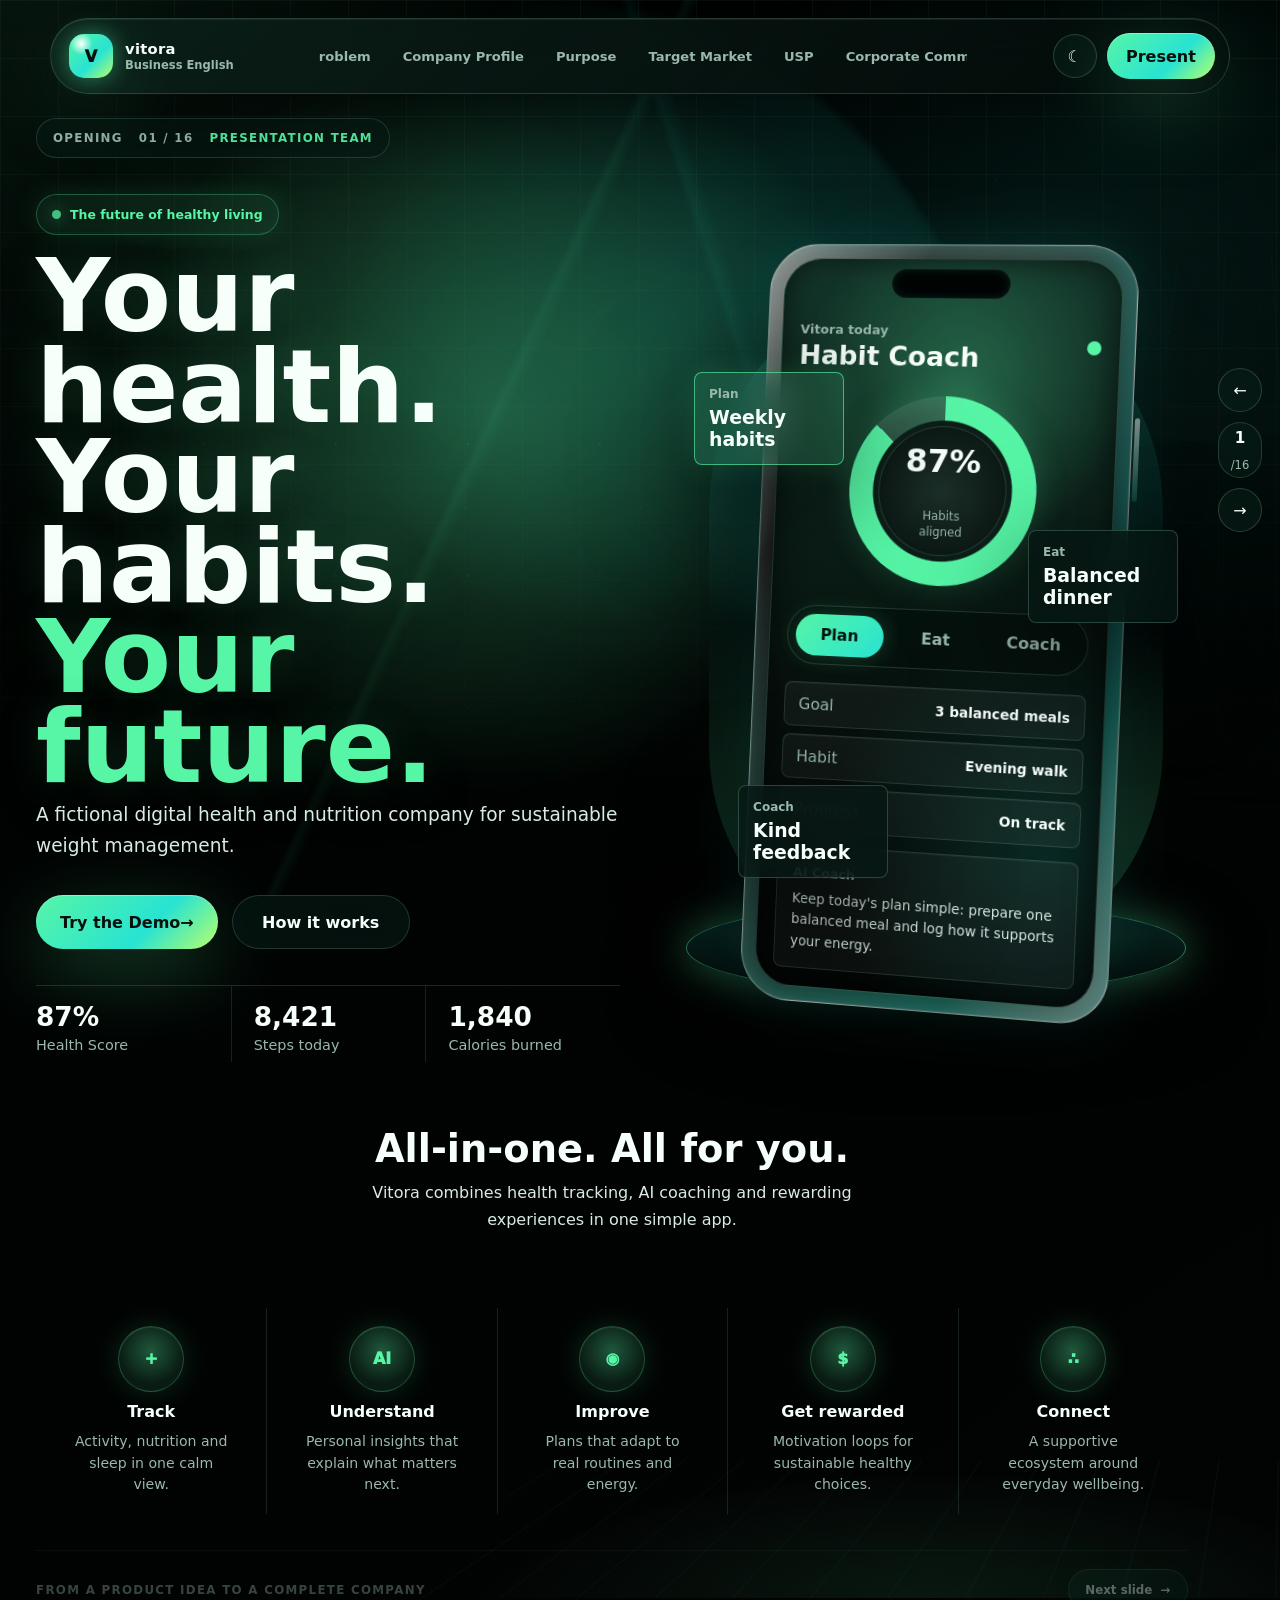
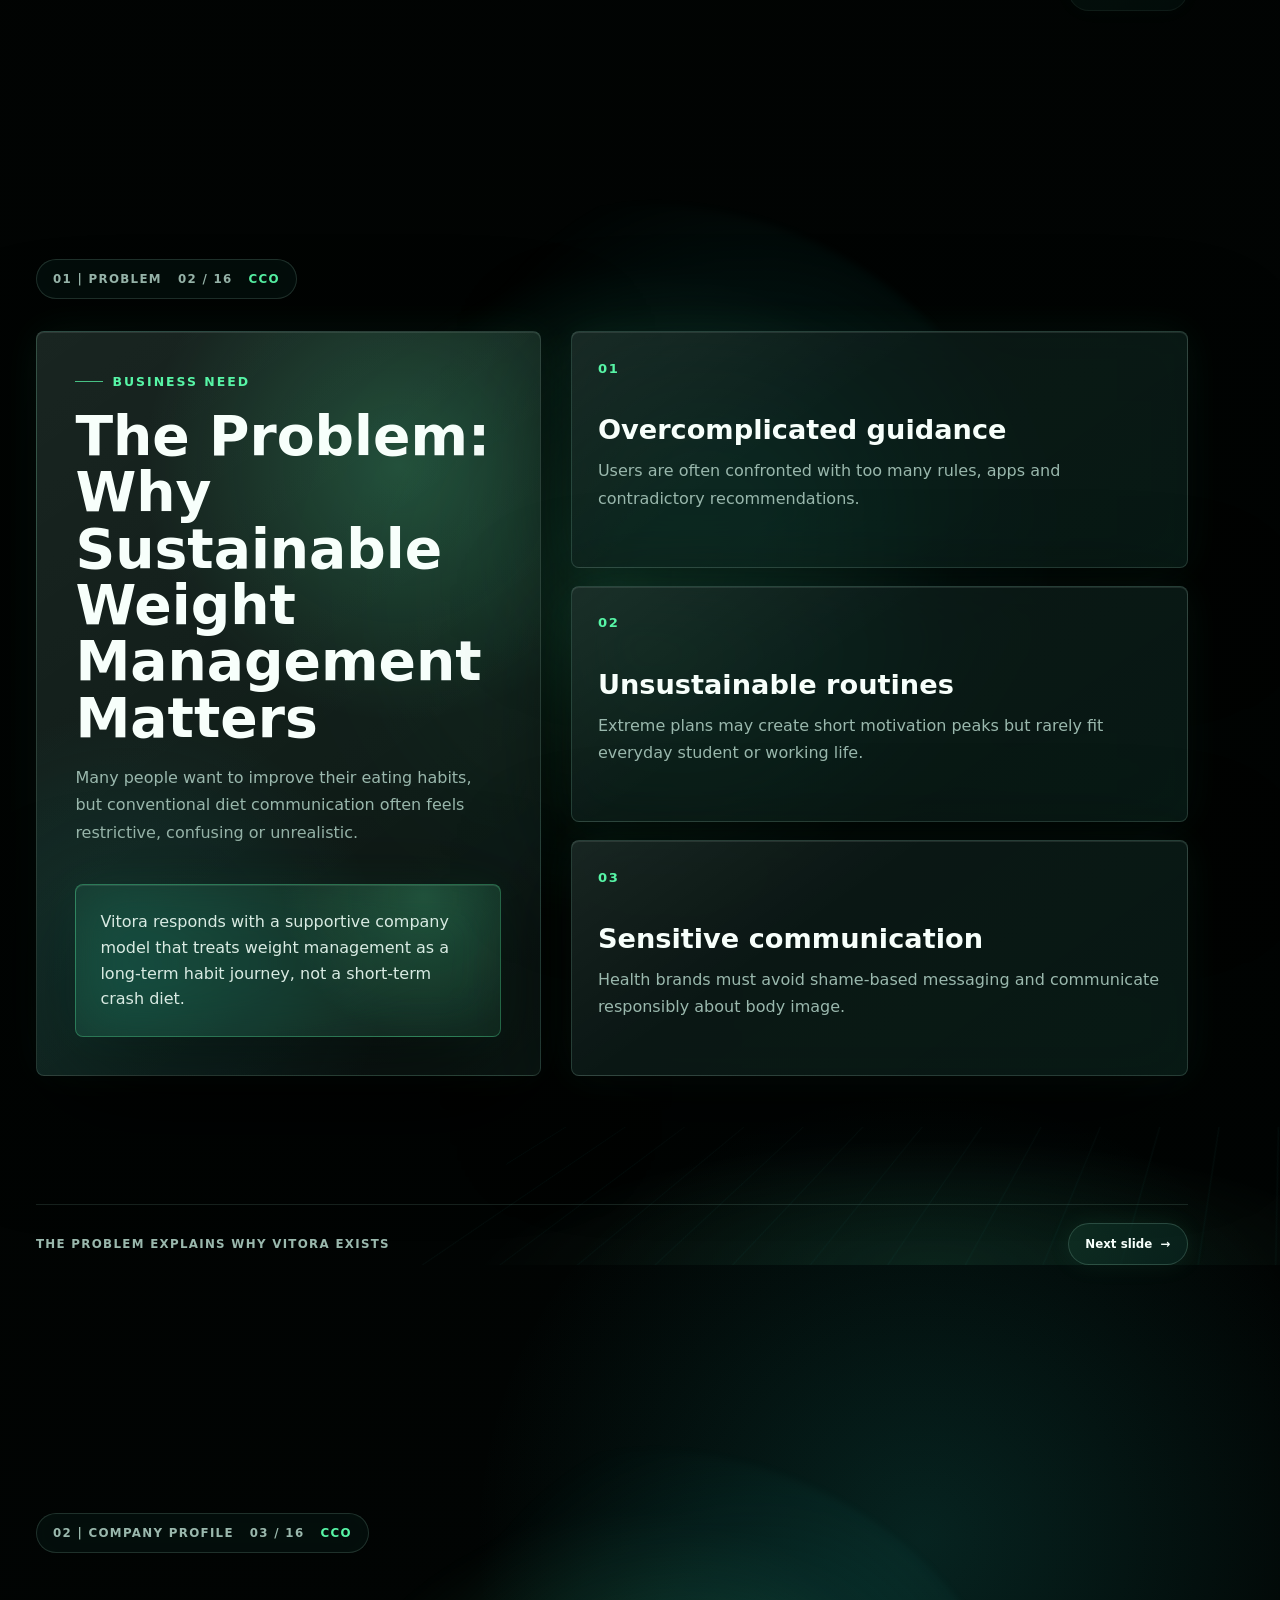
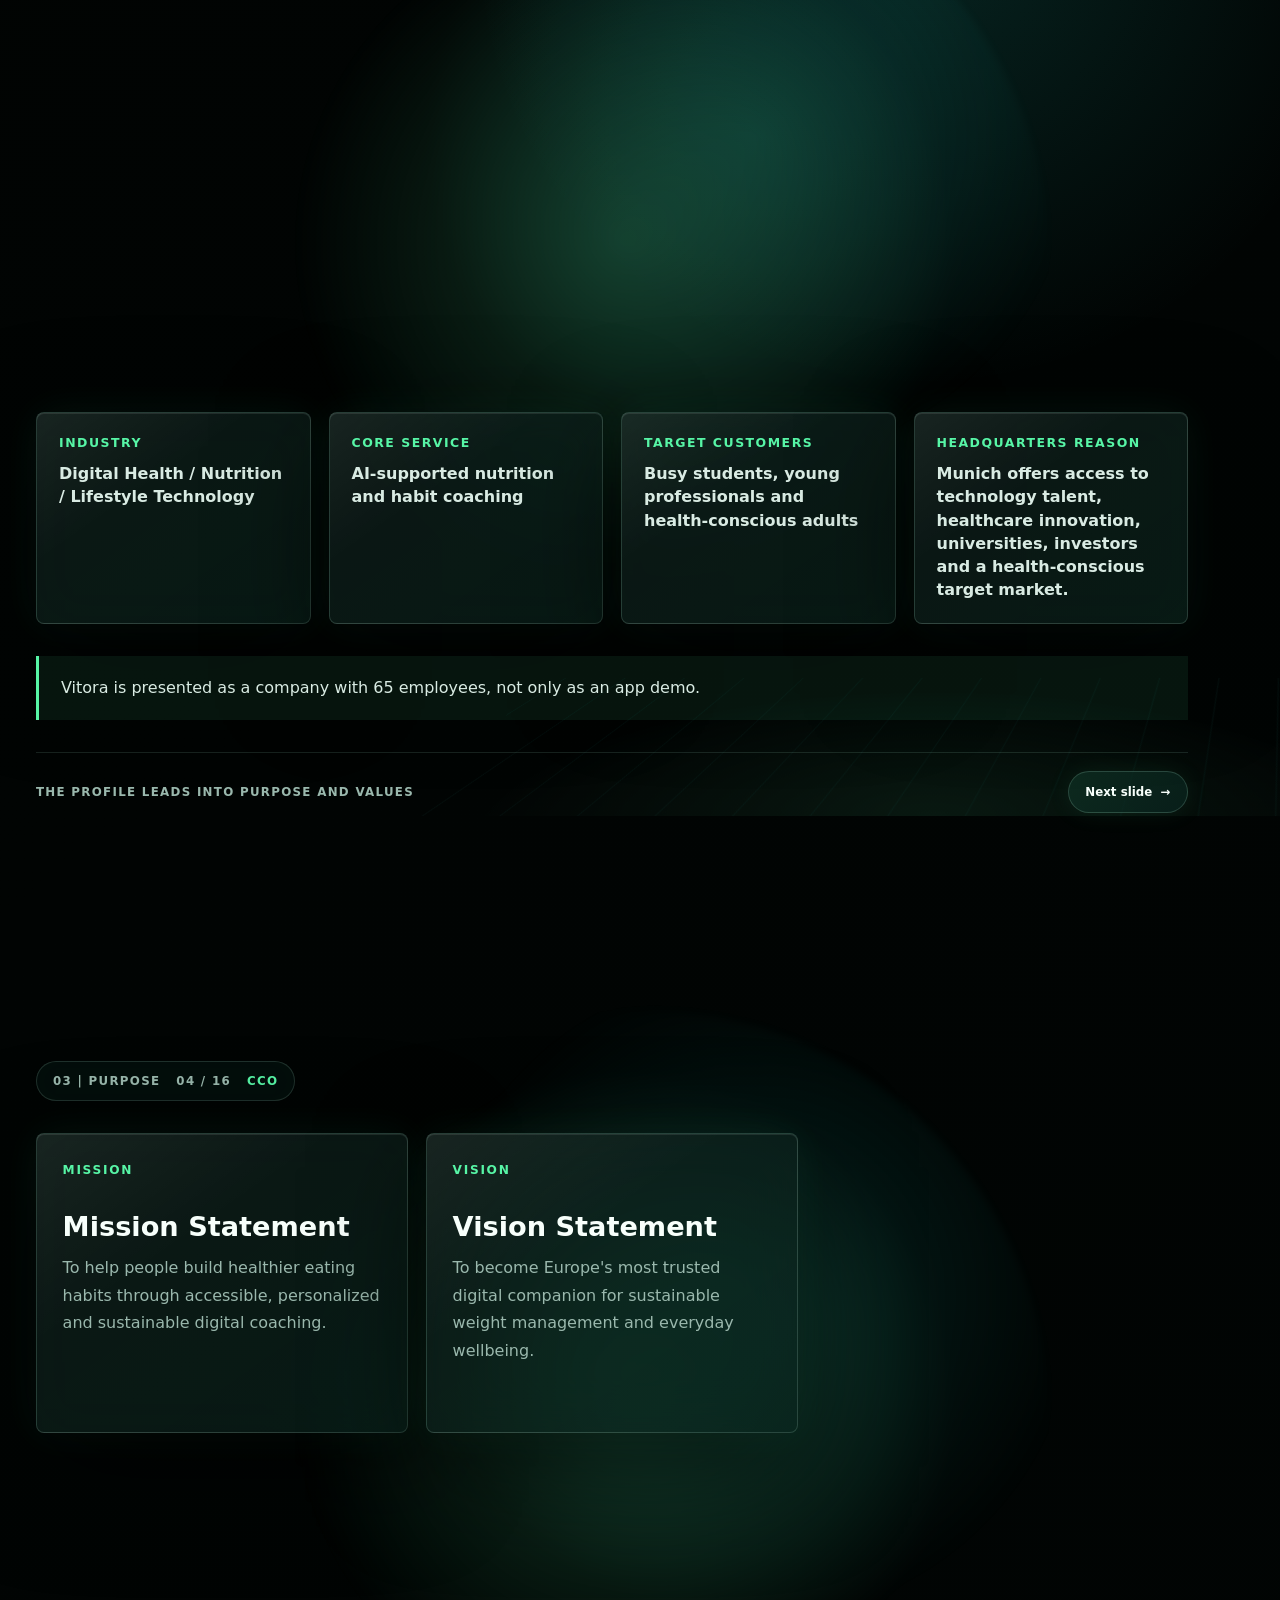
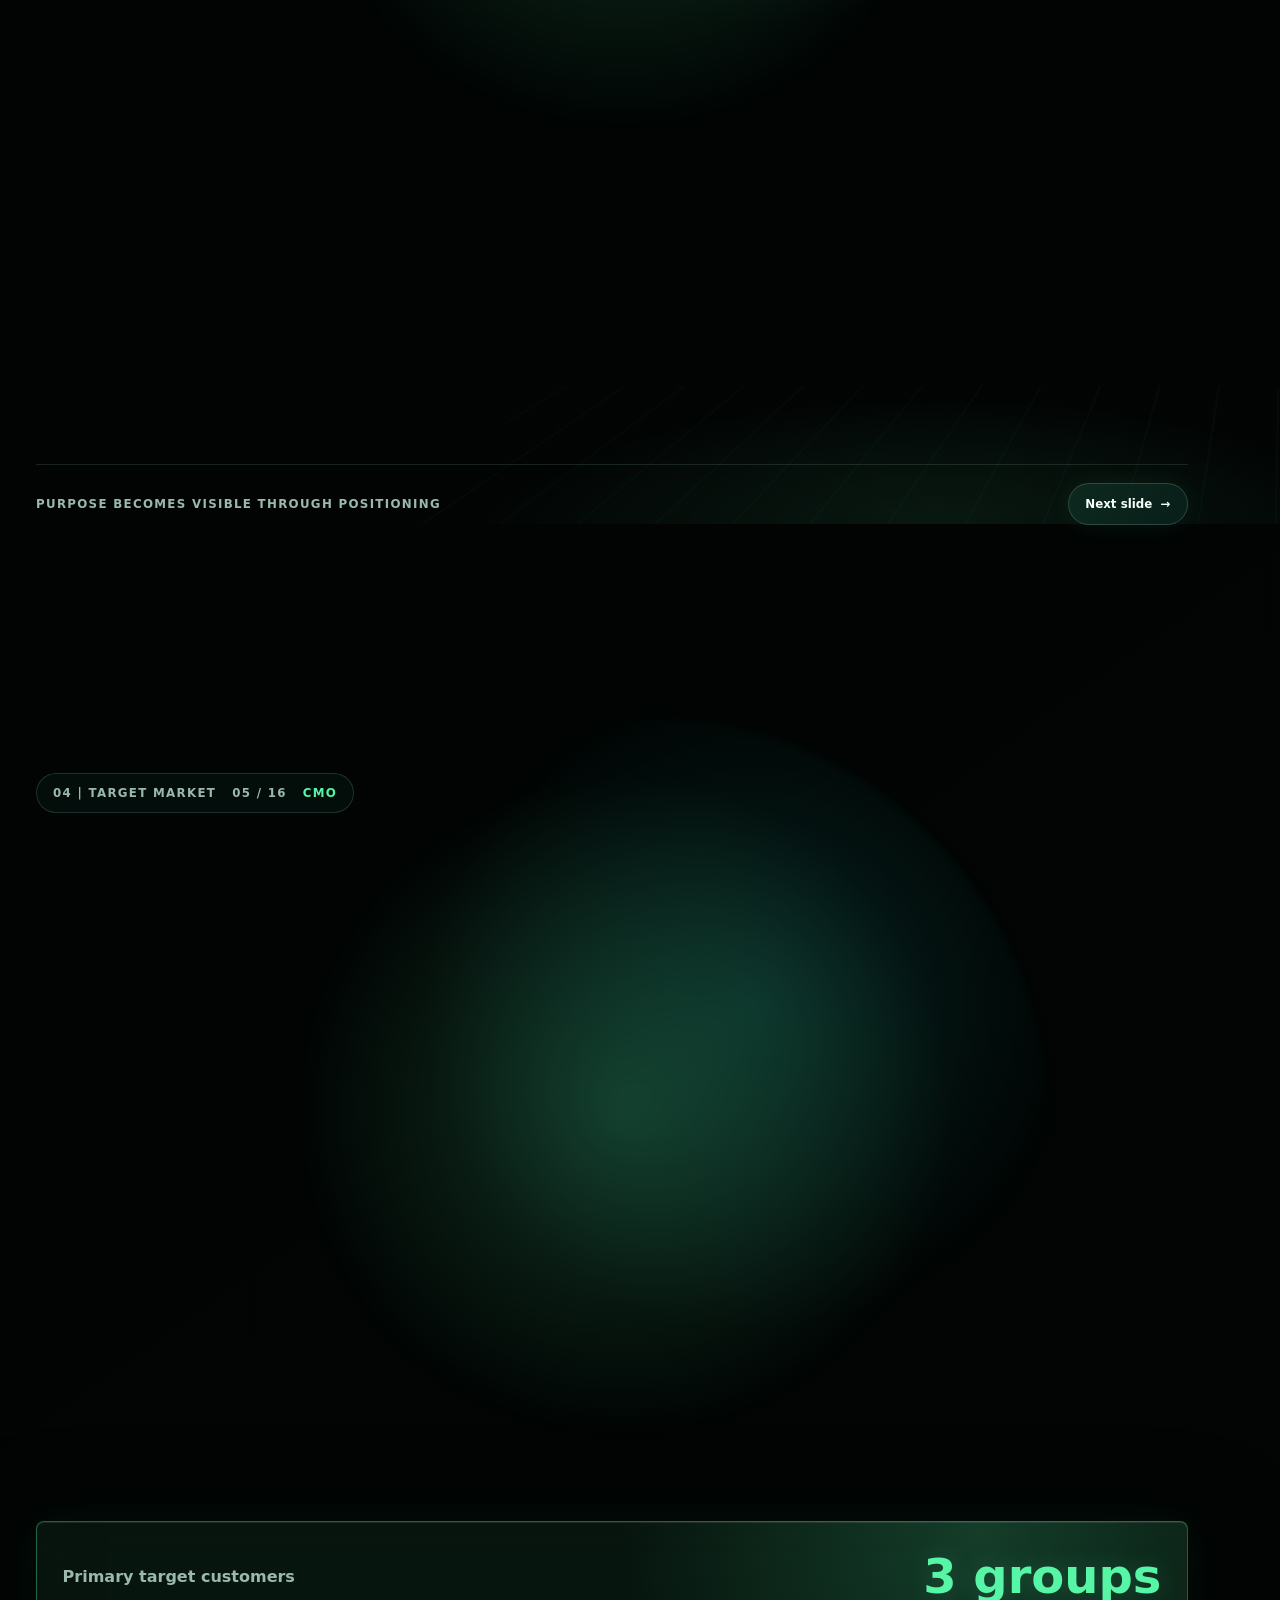
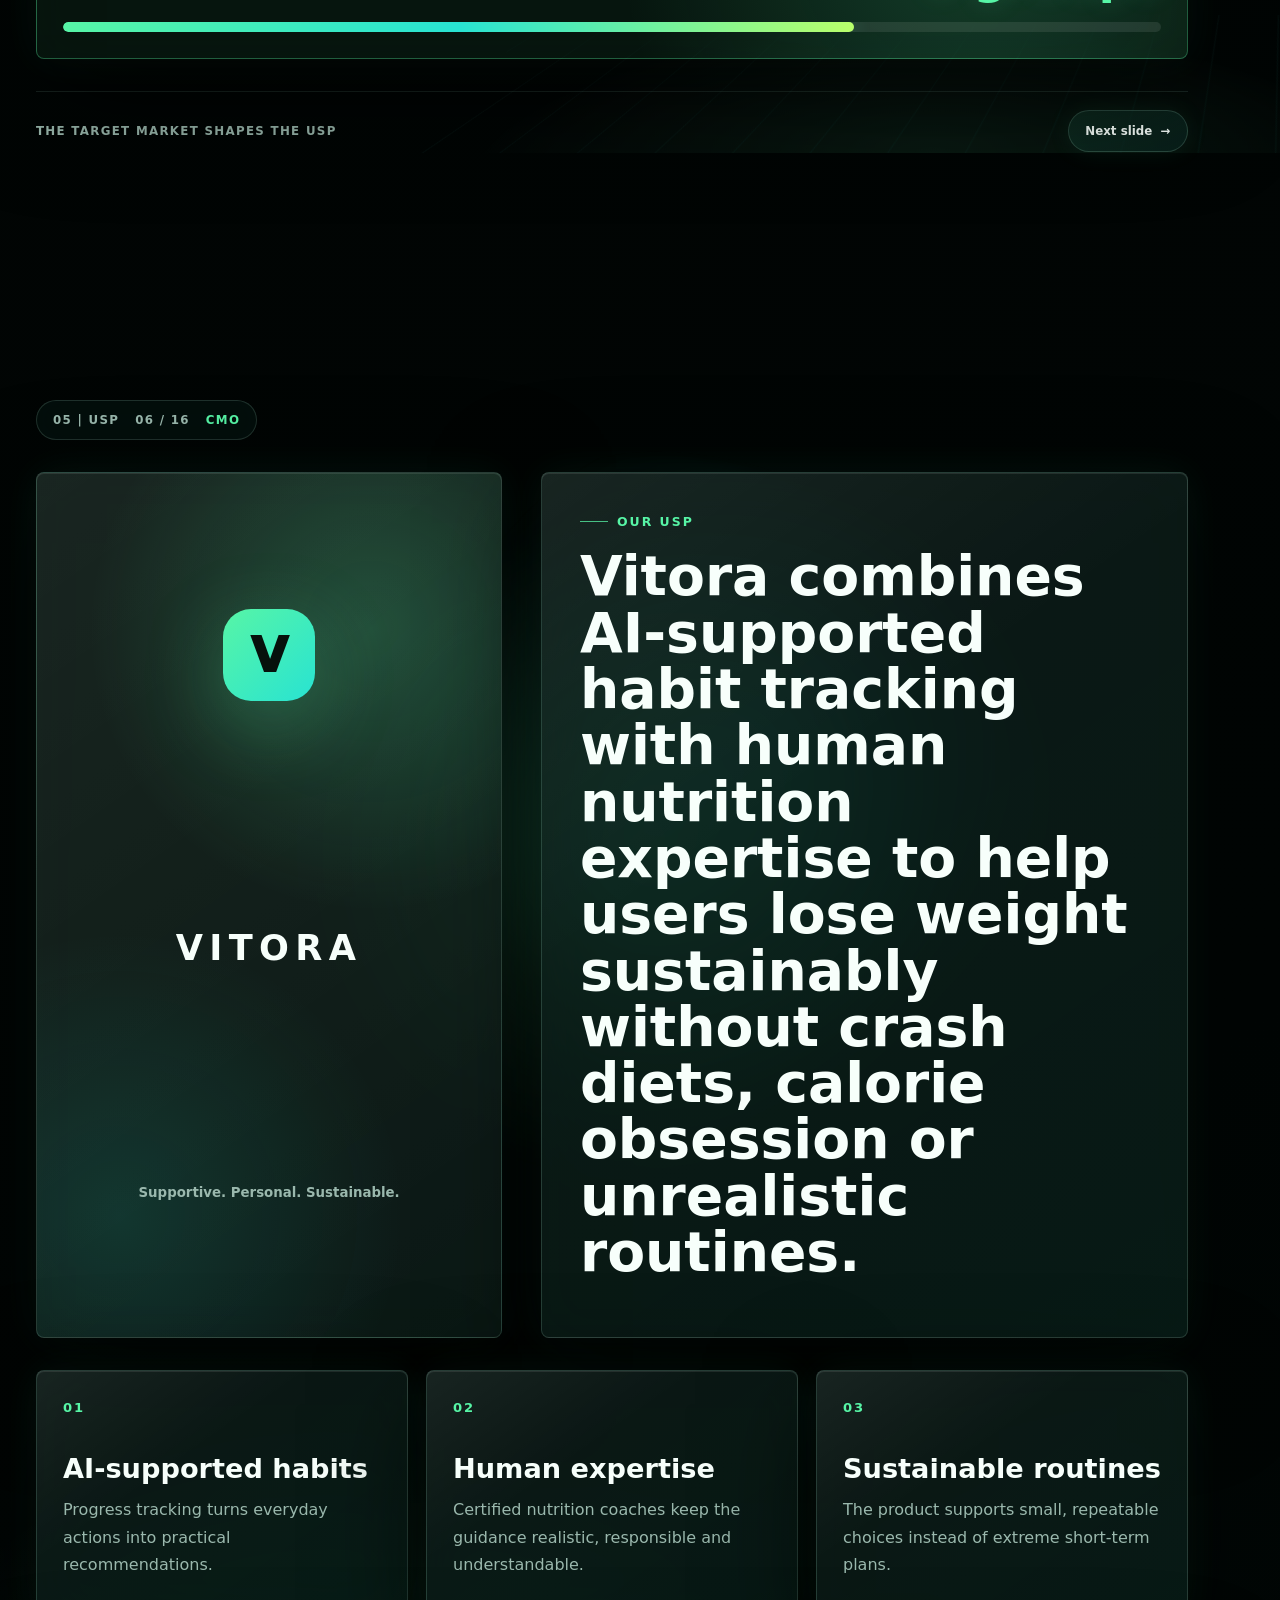
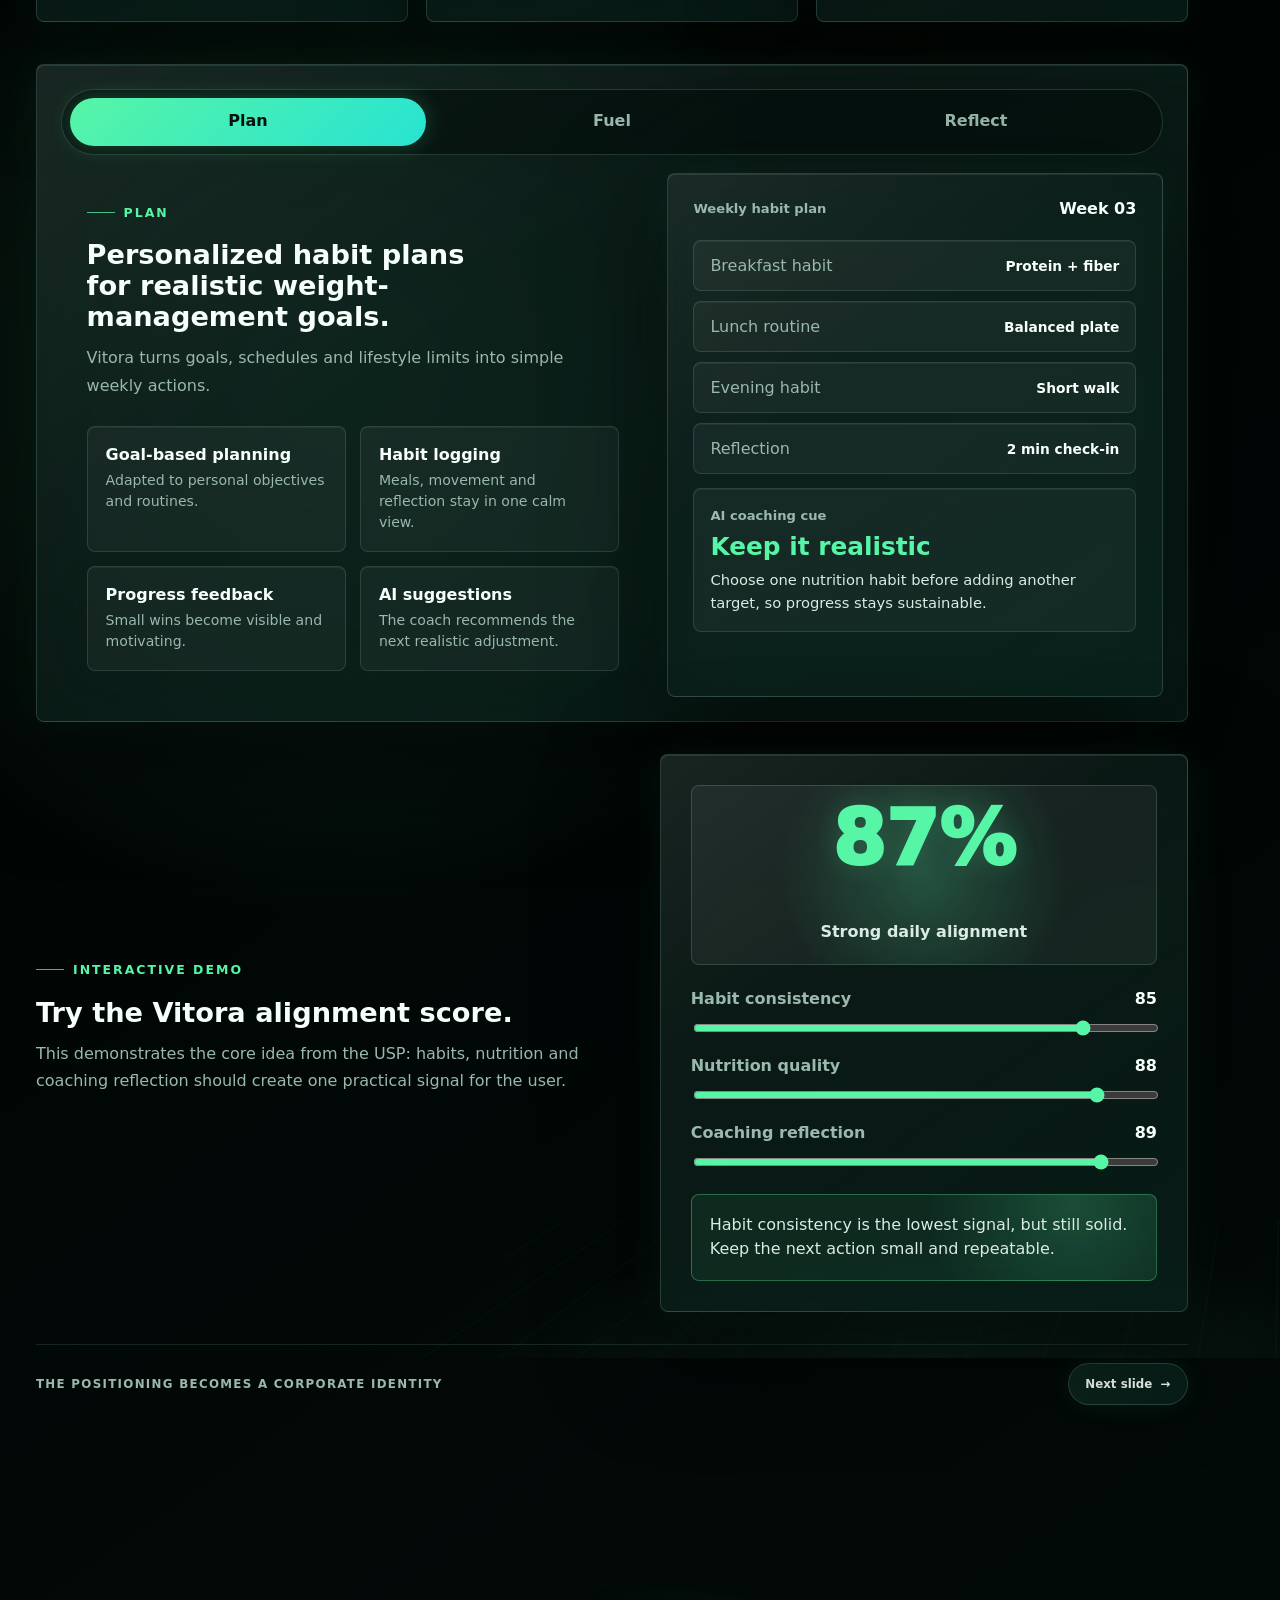
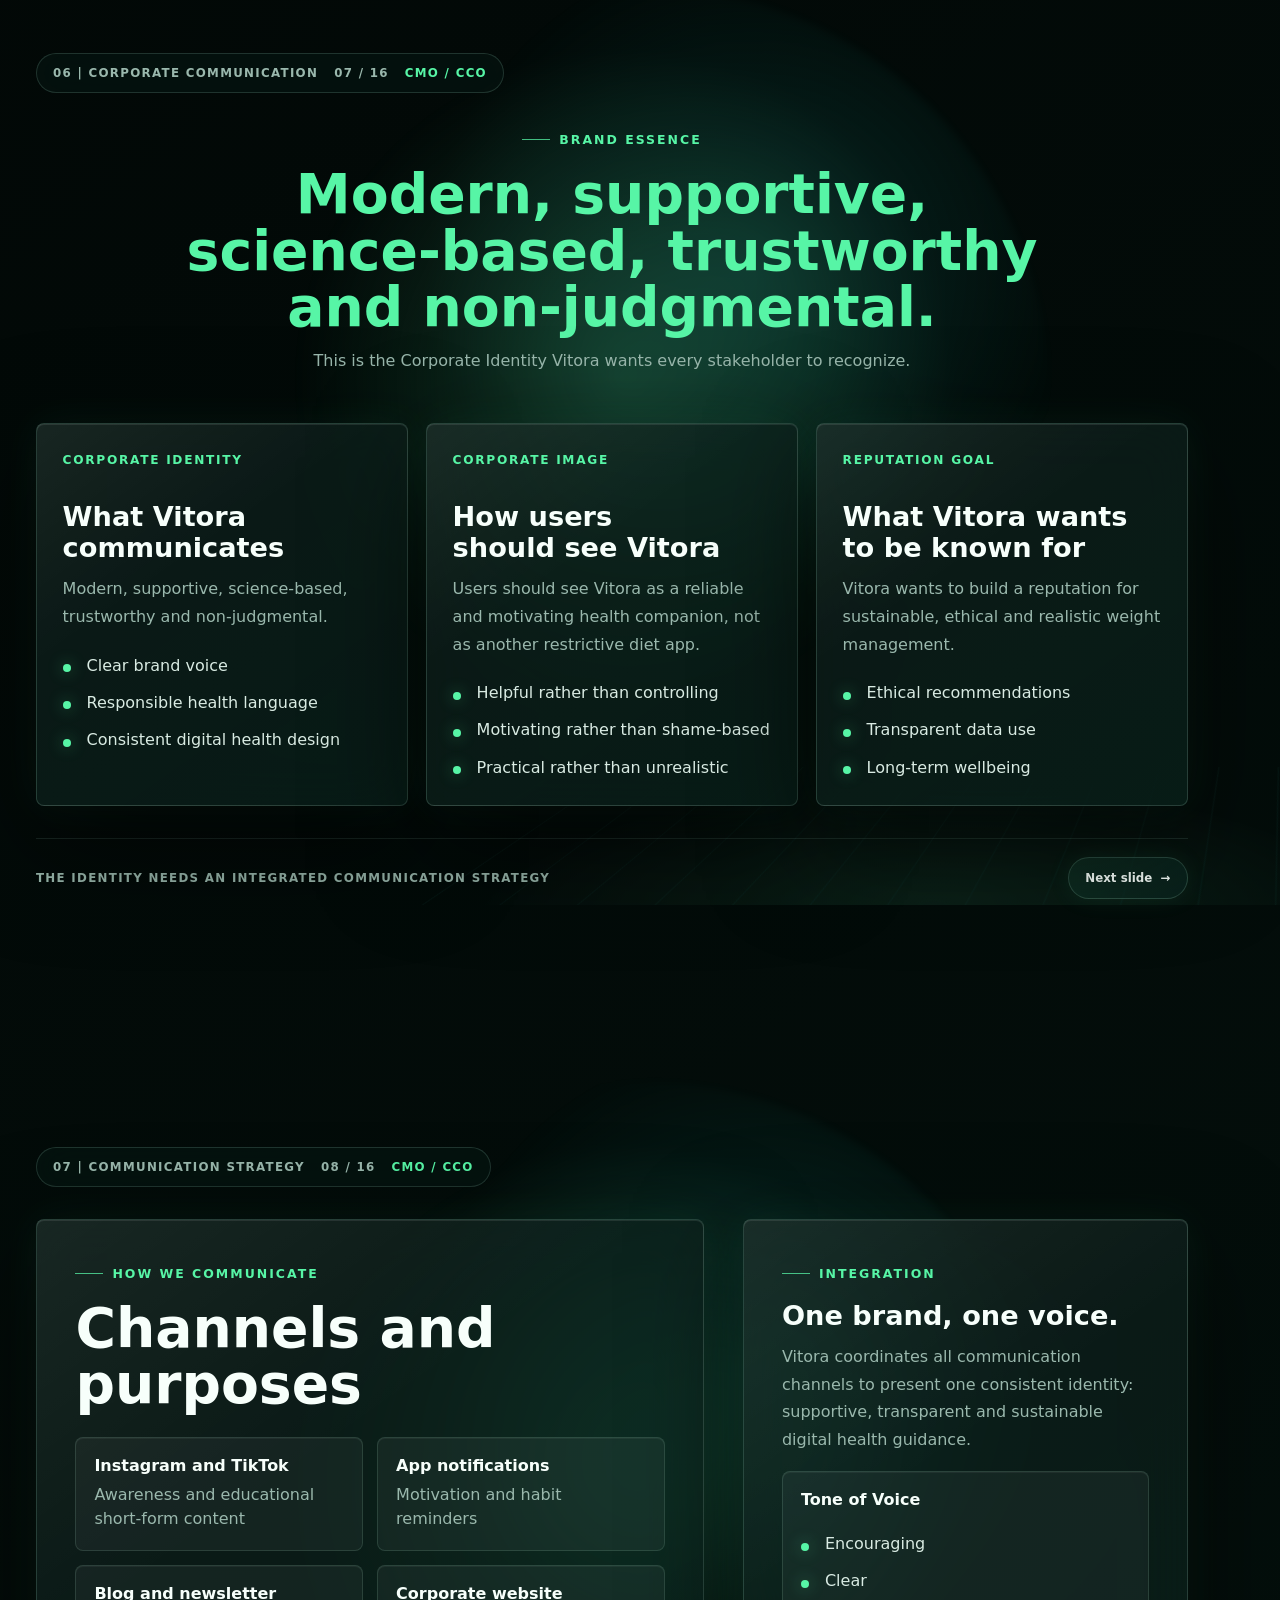
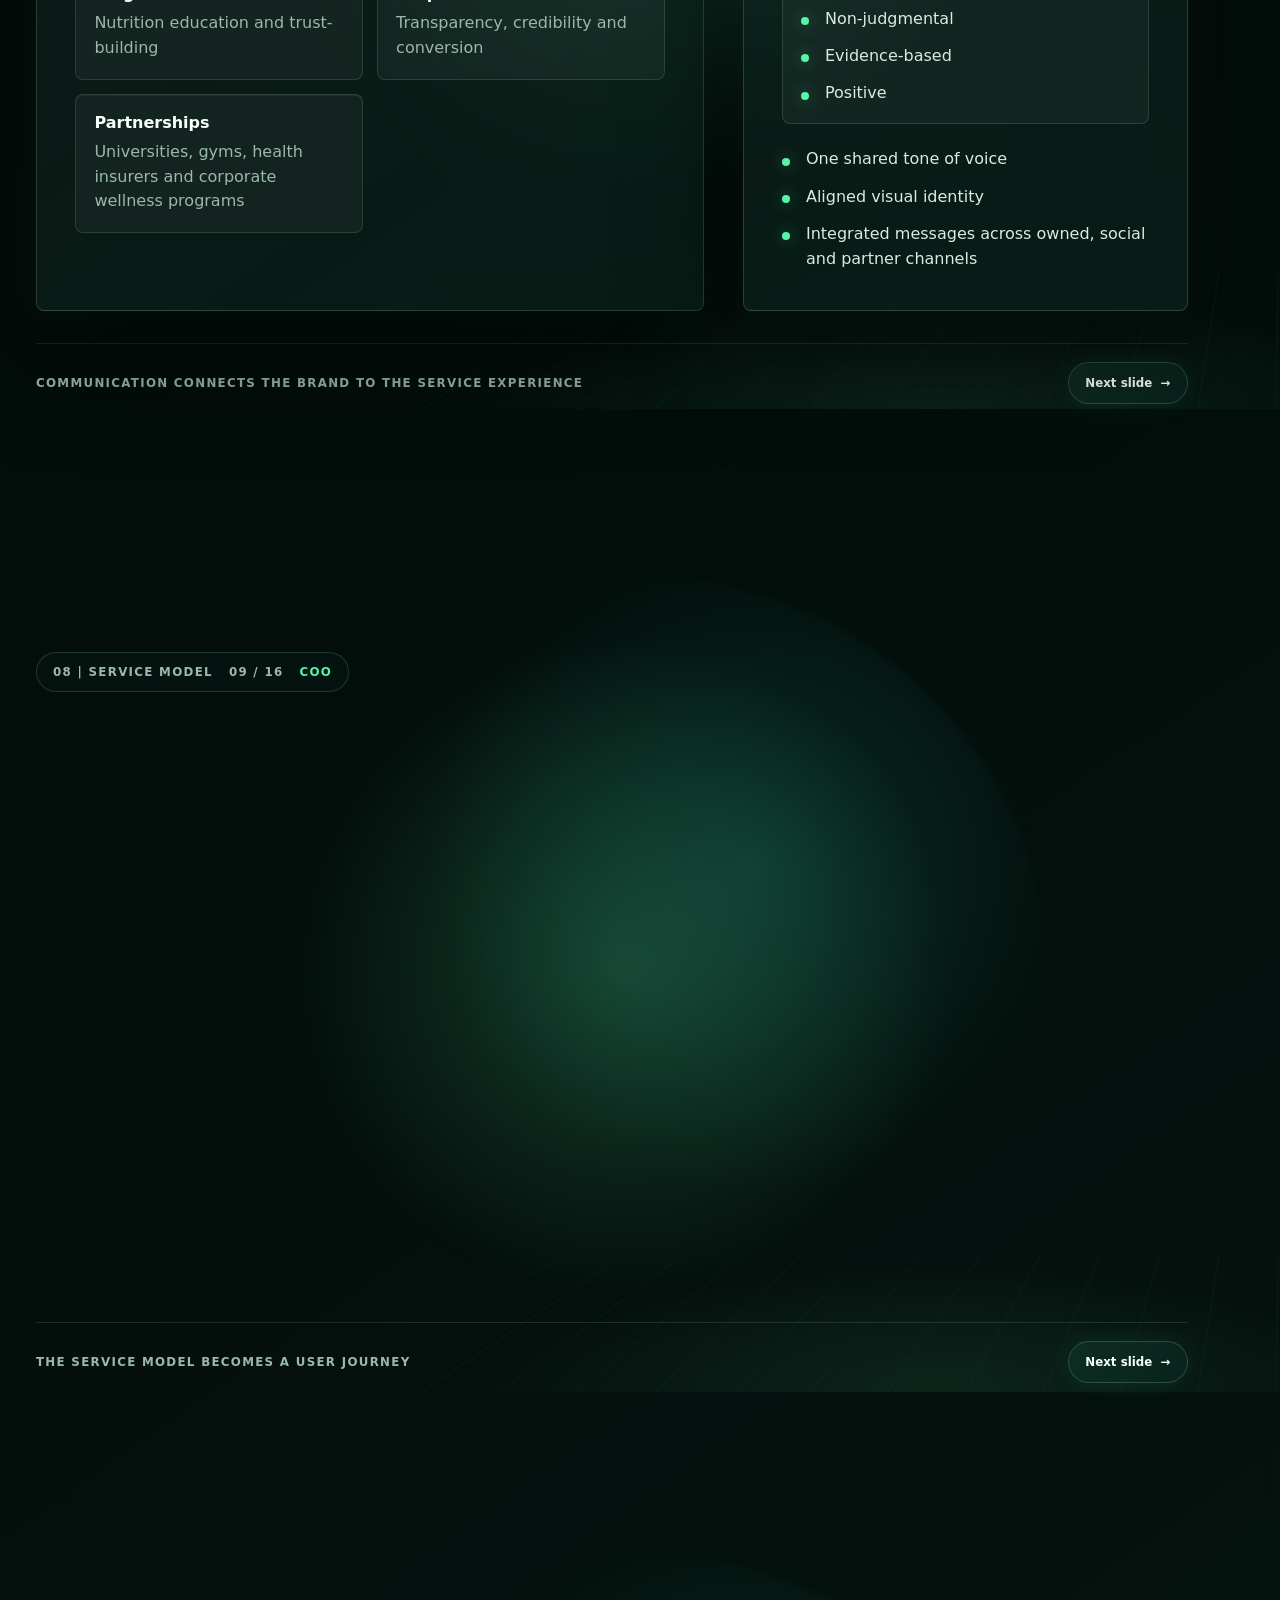
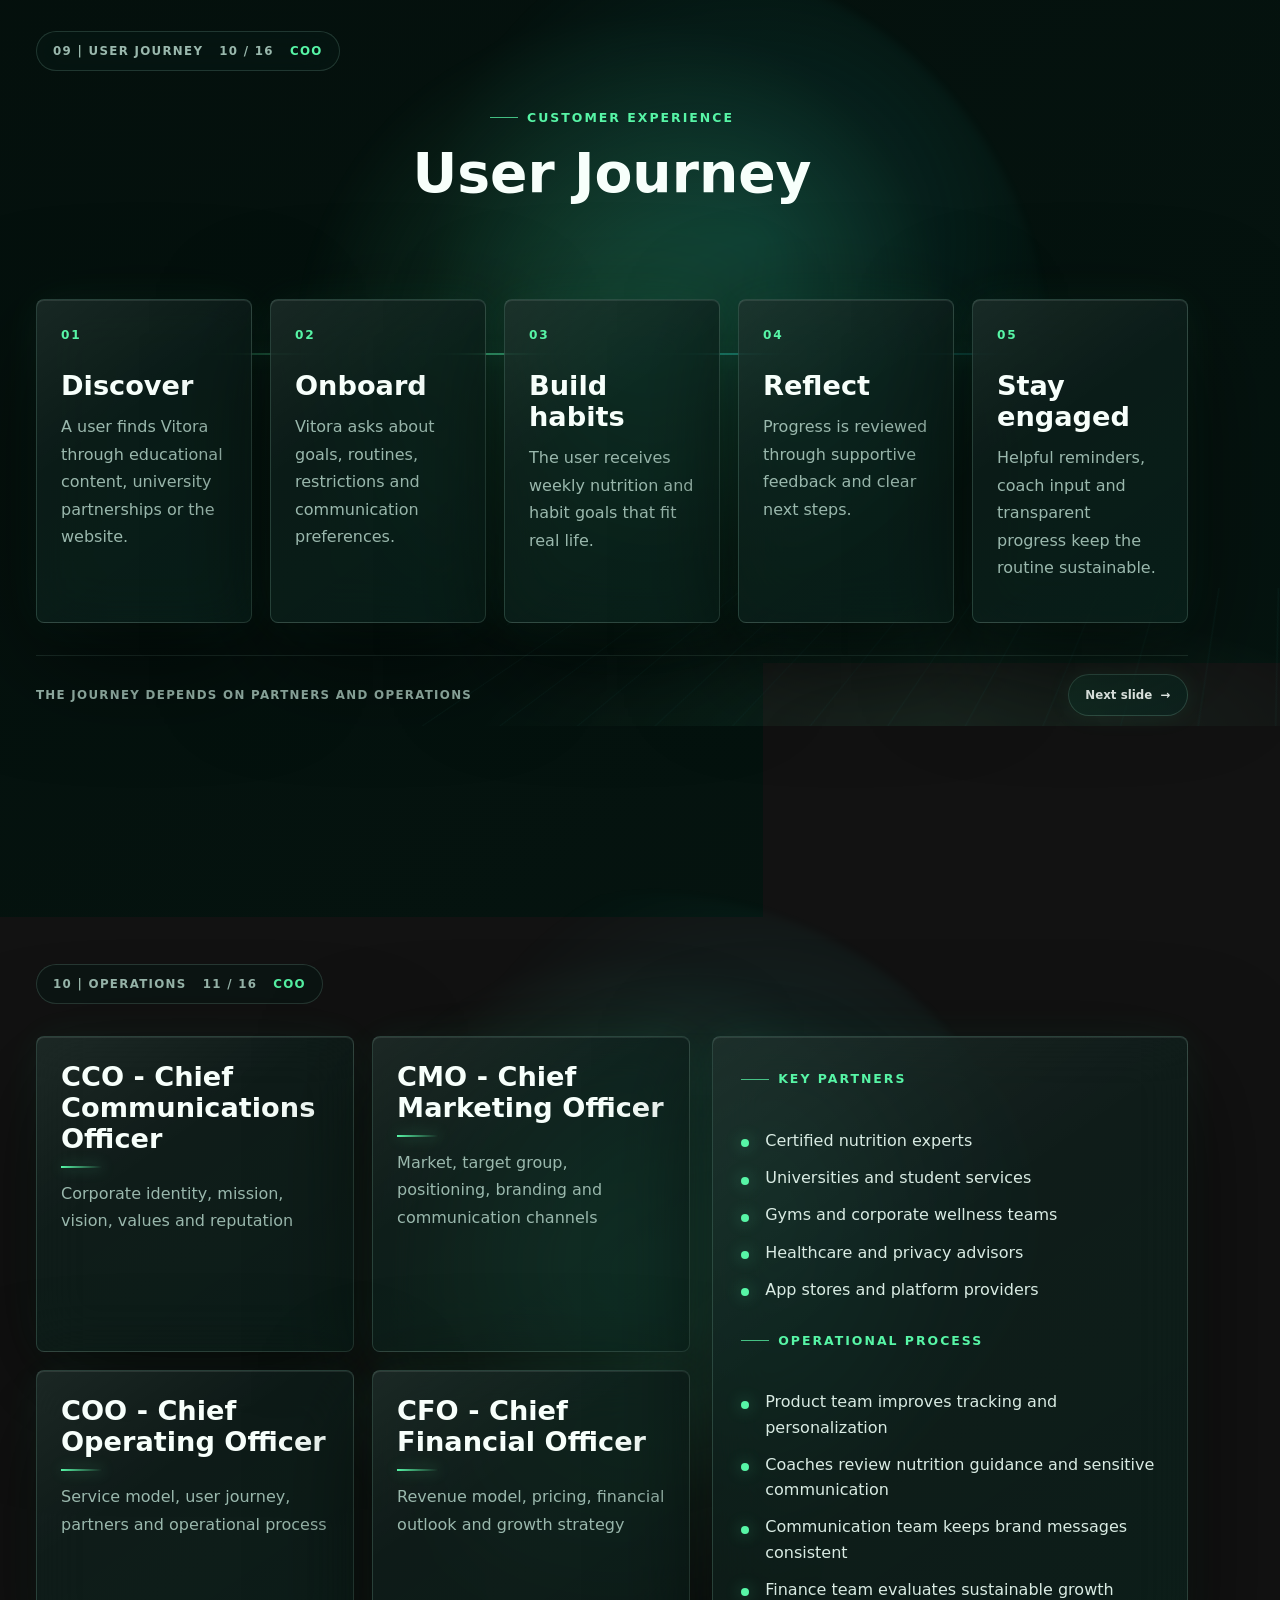
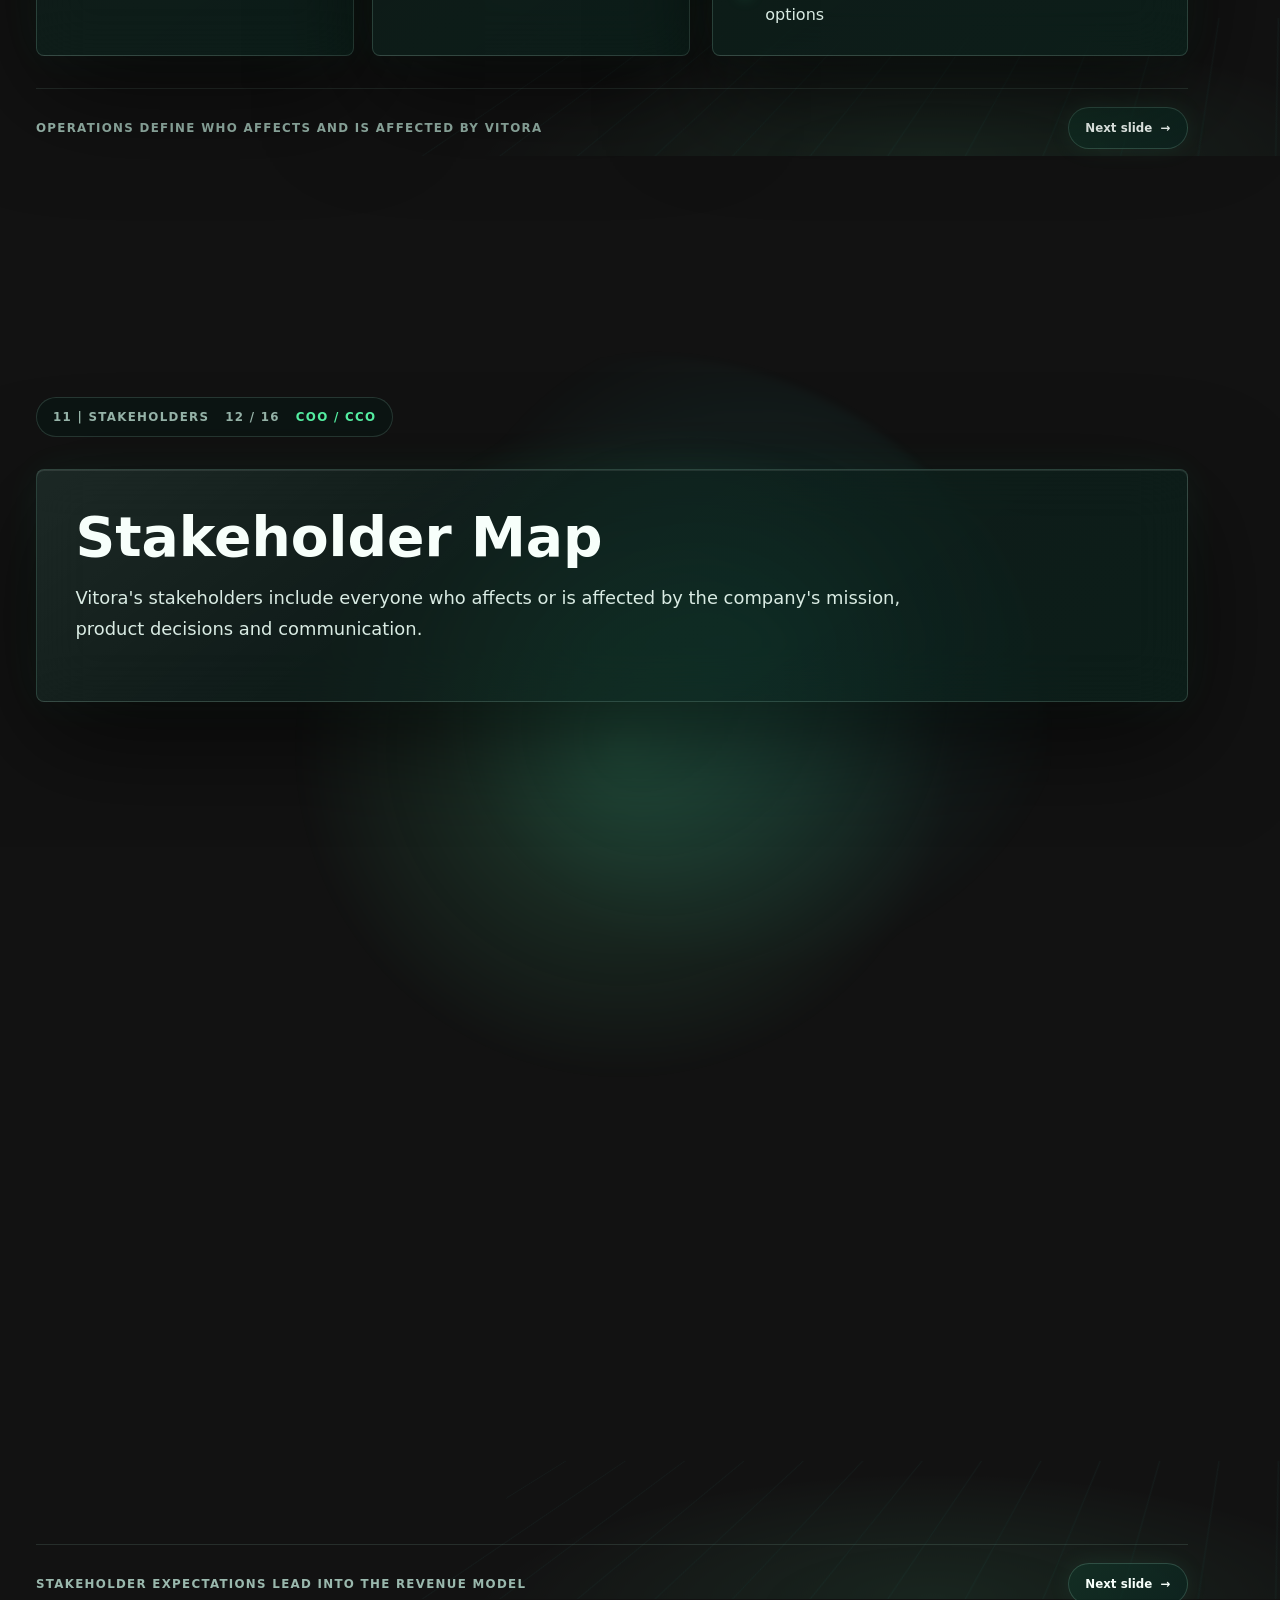
==== commit 7ab62836: "Update index.html" ====
--- a/index.html
+++ b/index.html
@@ -19,7 +19,7 @@
     rel="icon"
     href="data:image/svg+xml,%3Csvg xmlns='http://www.w3.org/2000/svg' viewBox='0 0 64 64'%3E%3Crect width='64' height='64' rx='18' fill='%2354f2a7'/%3E%3Ctext x='50%25' y='56%25' text-anchor='middle' font-family='Arial,sans-serif' font-size='36' font-weight='800' fill='%2306110c'%3EV%3C/text%3E%3C/svg%3E"
   />
- 
+
   <script src="data/slides.js" defer></script>
   <script src="js/presentation.js" defer></script>
   <script src="js/navigation.js?v=3" defer></script>
